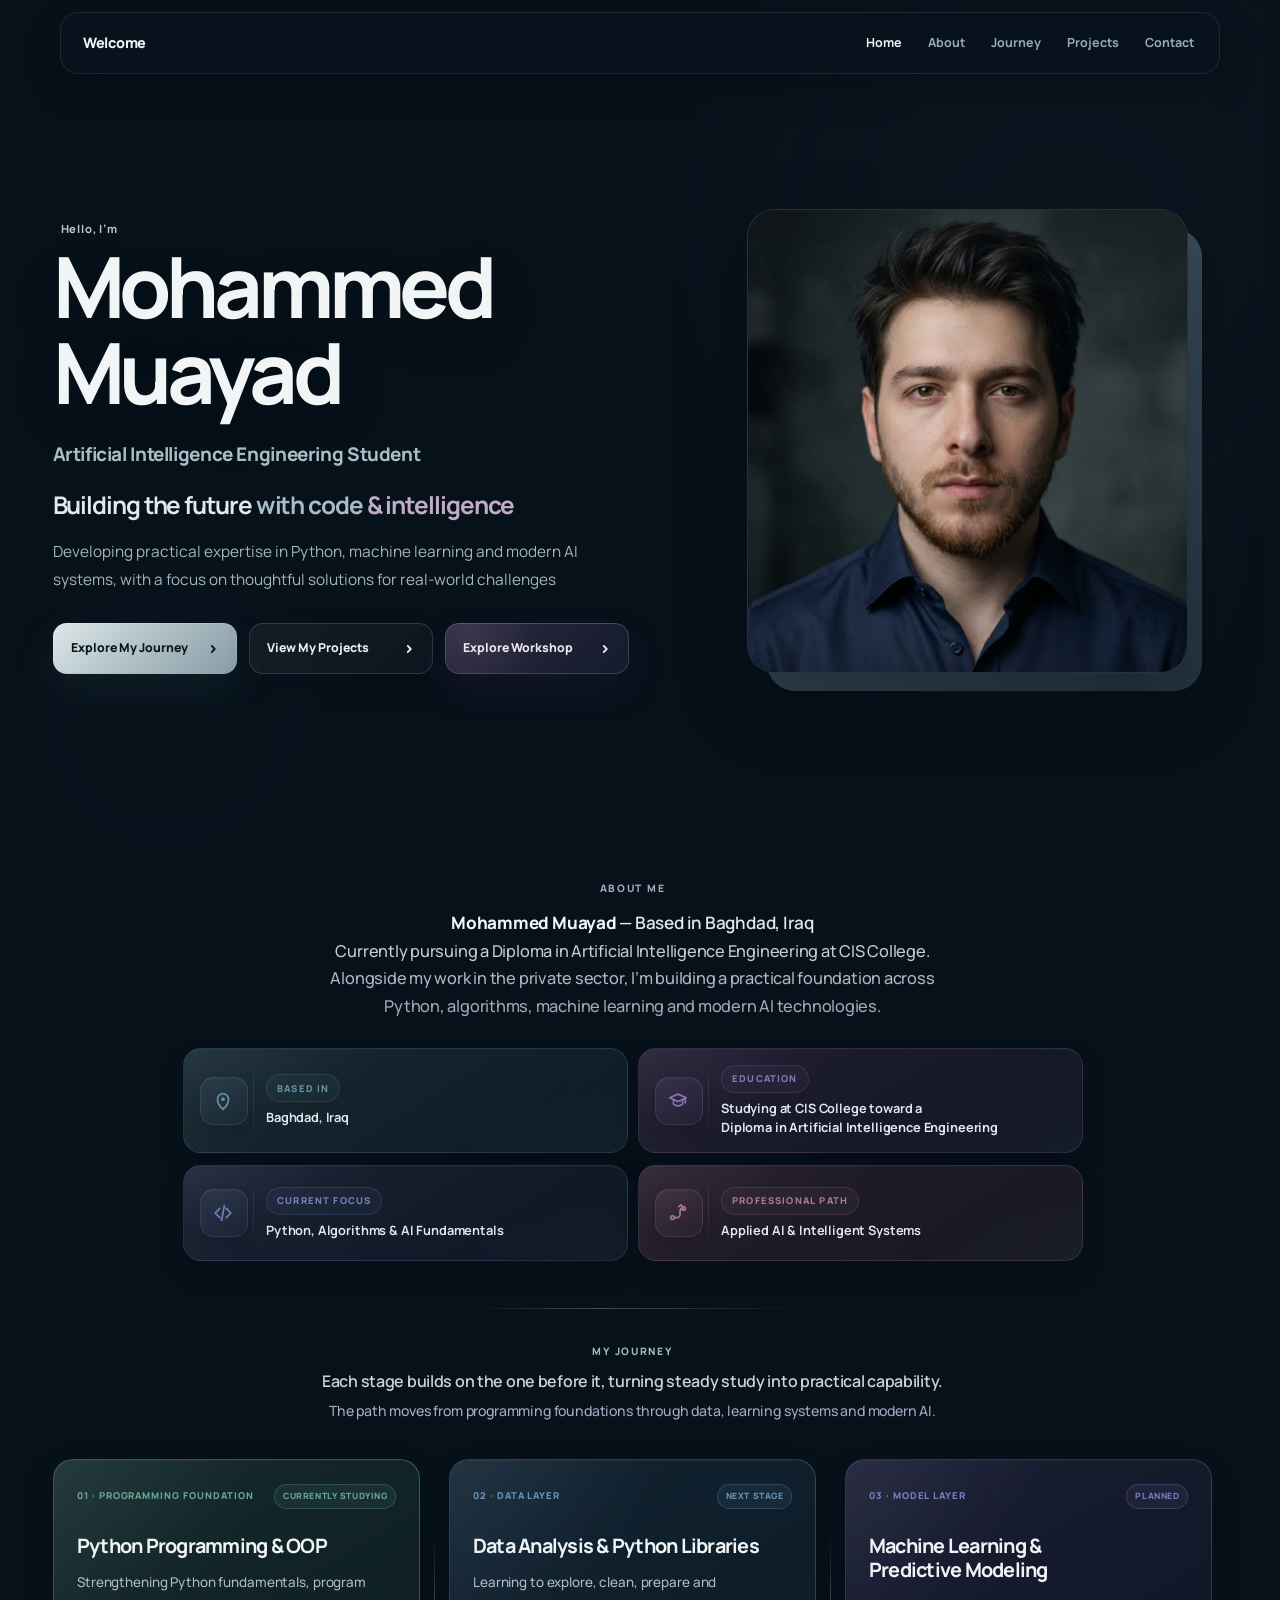
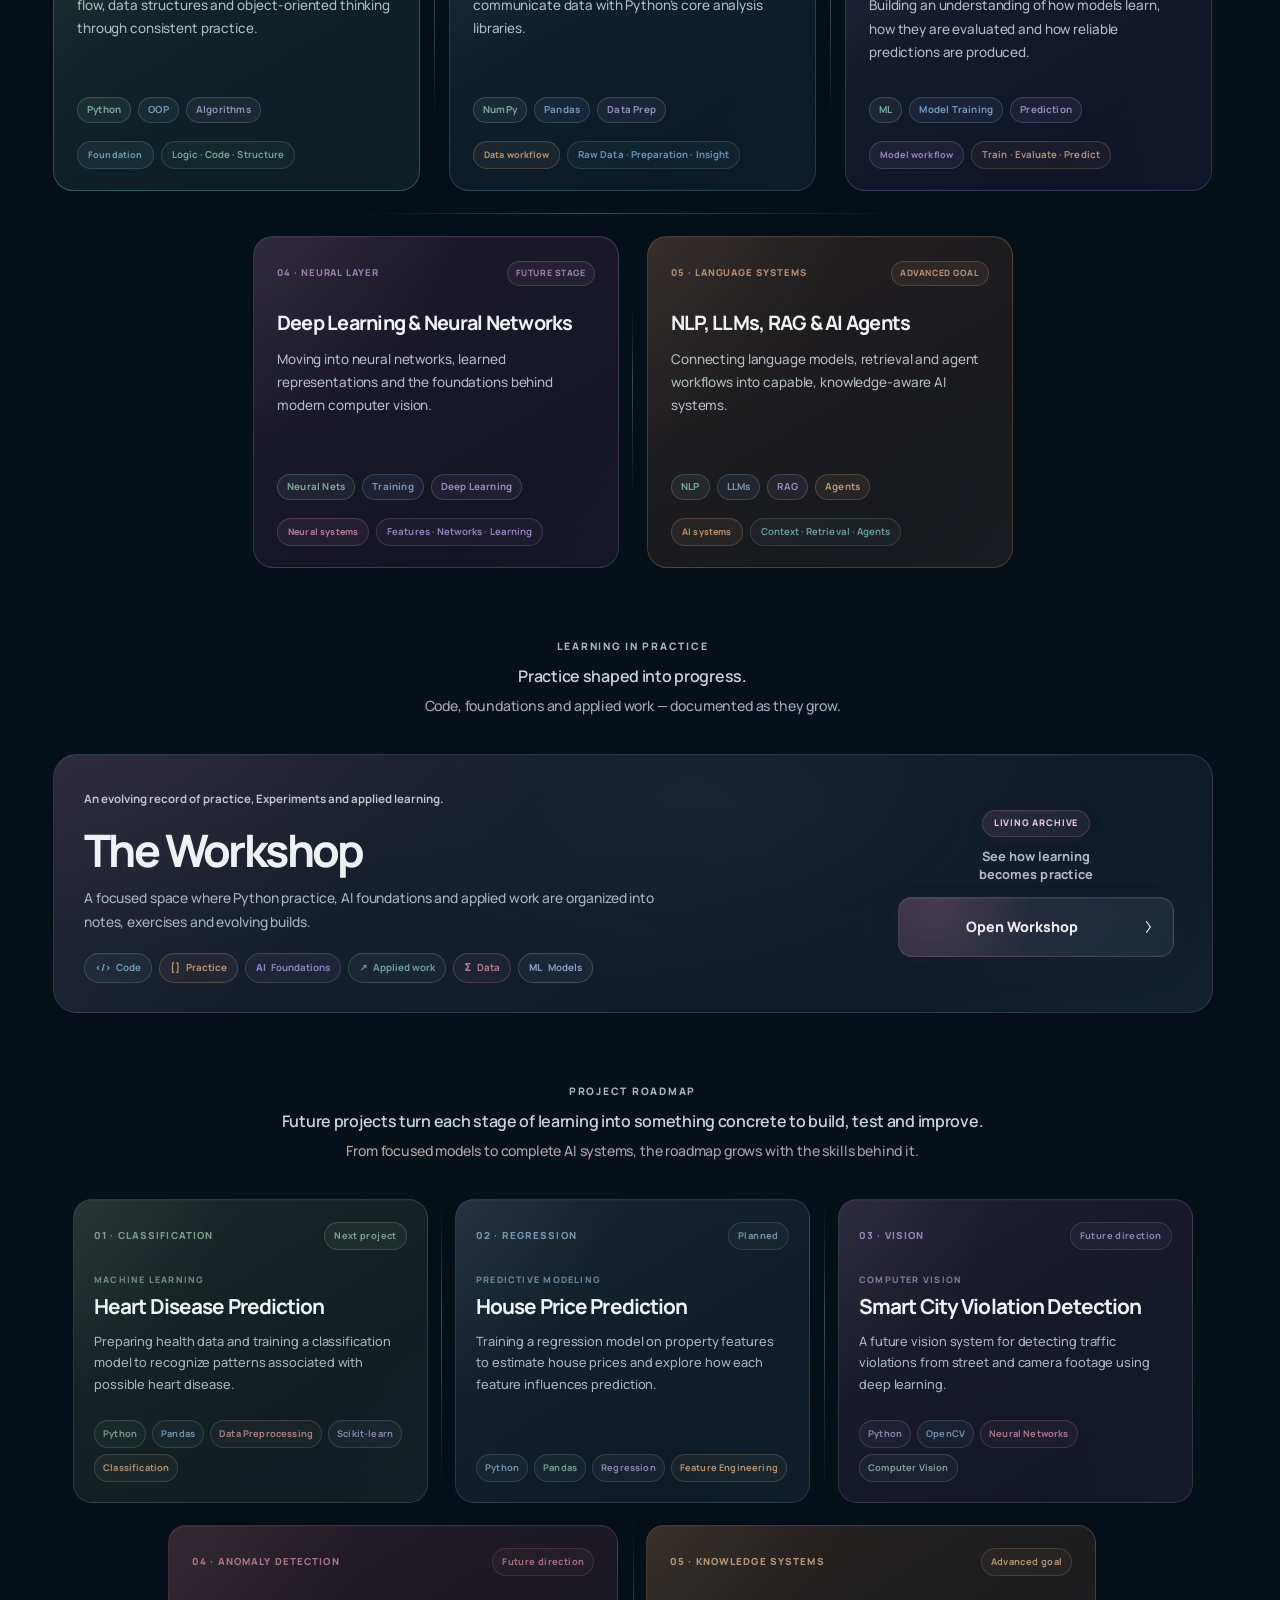
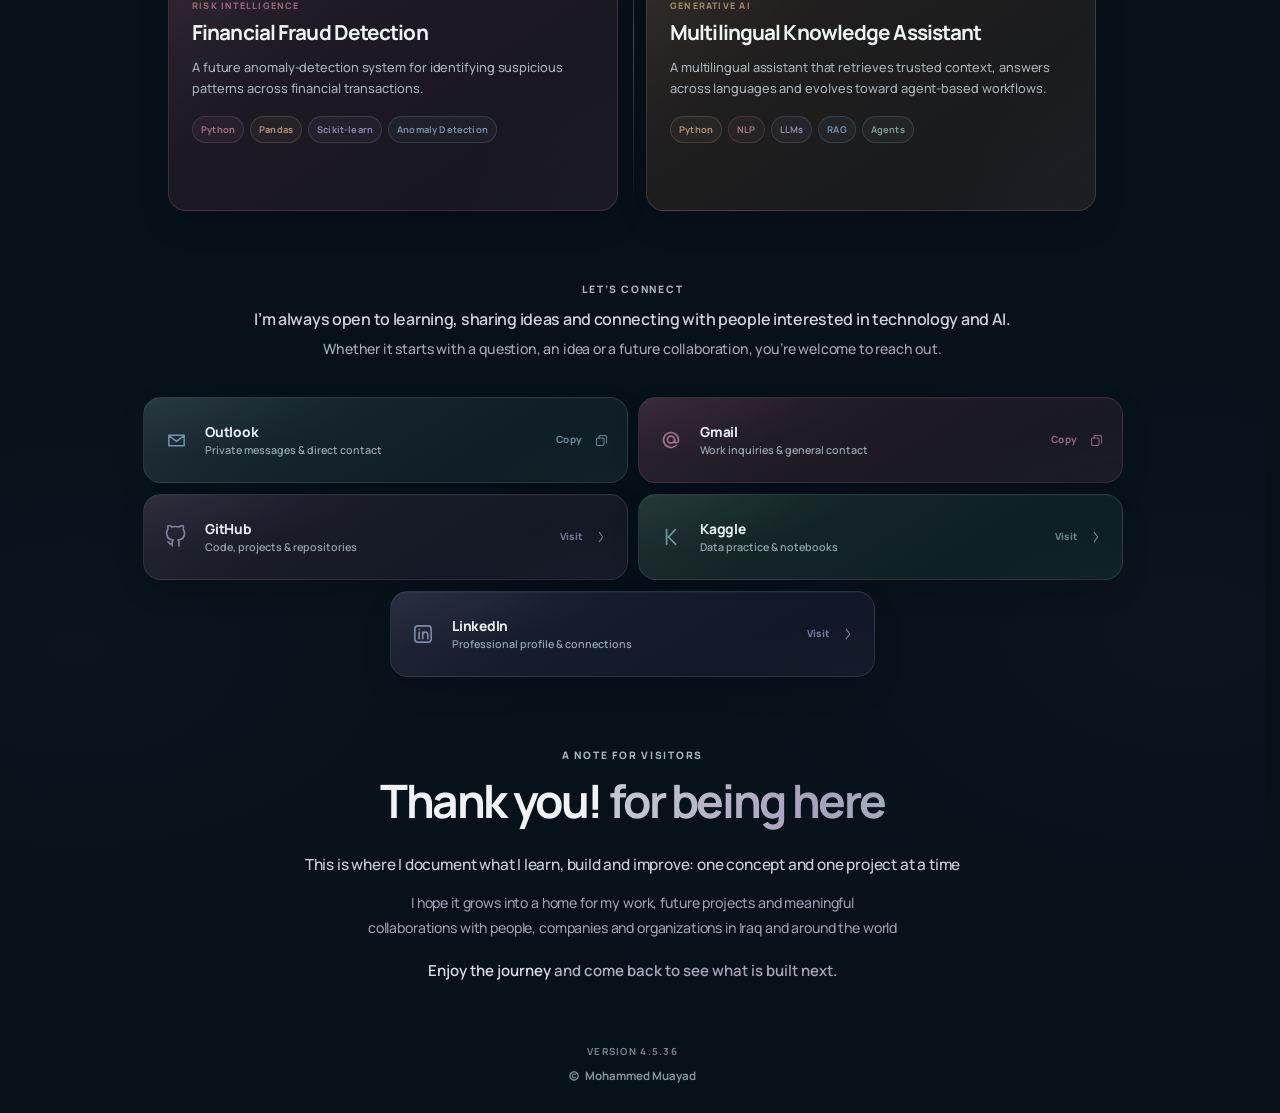
==== index.html @ 9125d3bb "Restore Workshop section spacing rhythm" ====
<!DOCTYPE html>
<html lang="en">
<head>
  <meta charset="utf-8">
  <meta name="viewport" content="width=device-width, initial-scale=1">
  <meta name="description" content="Mohammed Muayad is an AI Engineering student documenting practical work in Python, machine learning, applied AI, and intelligent systems.">
  <meta name="author" content="Mohammed Muayad">
  <meta name="robots" content="index, follow, max-image-preview:large">
  <meta name="theme-color" content="#07111a">
  <link rel="canonical" href="https://thismieo.github.io/">
  <meta property="og:type" content="website">
  <meta property="og:site_name" content="Mohammed Muayad">
  <meta property="og:title" content="Mohammed Muayad | AI Engineering & Applied AI">
  <meta property="og:description" content="Building the future with code &amp; intelligence. Follow a real journey through applied AI, automation, and intelligent systems.">
  <meta property="og:url" content="https://thismieo.github.io/">
  <meta property="og:image" content="https://thismieo.github.io/assets/mohammed-portrait.webp">
  <meta property="og:image:secure_url" content="https://thismieo.github.io/assets/mohammed-portrait.webp">
  <meta property="og:image:type" content="image/webp">
  <meta property="og:image:width" content="1024">
  <meta property="og:image:height" content="1024">
  <meta property="og:image:alt" content="Mohammed Muayad — Building the future with code and intelligence">
  <meta name="twitter:card" content="summary_large_image">
  <meta name="twitter:title" content="Mohammed Muayad | AI Engineering &amp; Applied AI">
  <meta name="twitter:description" content="Building the future with code &amp; intelligence.">
  <meta name="twitter:image" content="https://thismieo.github.io/assets/mohammed-portrait.webp">
  <meta name="twitter:image:alt" content="Mohammed Muayad — AI Engineering Student portfolio">
  <link rel="icon" type="image/svg+xml" href="assets/favicon.svg">
  <link rel="alternate icon" href="assets/favicon.ico" sizes="any">
  <link rel="icon" type="image/png" sizes="32x32" href="assets/favicon-32.png">
  <link rel="apple-touch-icon" sizes="180x180" href="assets/apple-touch-icon.png">
  <link rel="manifest" href="site.webmanifest">
  <link rel="preload" href="assets/manrope-latin-variable.woff2" as="font" type="font/woff2" crossorigin>
  <title>Mohammed Muayad | AI Engineering &amp; Applied AI</title>
  <link rel="stylesheet" href="styles.css?v=4.5.36">
  <link rel="stylesheet" href="contact-linkedin.css?v=4.5.8">
  <link rel="stylesheet" href="workshop-integrated.css?v=6.0.14">
  <link rel="stylesheet" href="visual-system.css?v=1.5.7">
  <script src="script.js?v=4.4.2" defer></script>
  <script src="workshop-integrated.js?v=6.0.3" defer></script>
  <script type="application/ld+json">
  {
    "@context": "https://schema.org",
    "@type": "Person",
    "name": "Mohammed Muayad",
    "url": "https://thismieo.github.io/",
    "image": "https://thismieo.github.io/assets/mohammed-portrait.webp",
    "jobTitle": "AI Engineering Student",
    "description": "AI Engineering student learning and applying artificial intelligence, automation, Python, and machine learning.",
    "sameAs": ["https://github.com/thismieo", "https://www.linkedin.com/in/mohammedmuayad/"],
    "knowsAbout": ["Artificial Intelligence", "Prompt Engineering", "AI Automation", "Python", "Machine Learning"]
  }
  </script>
</head>
<body class="level-two level-three level-four level-five-night">
  <a class="skip-link" href="#main-content">Skip to content</a>
  <div class="workshop-transition" data-workshop-transition aria-hidden="true"></div>

  <header class="site-header" data-header>
    <div class="header-inner shell">
      <a class="wordmark" href="#home" aria-label="Welcome — Home">Welcome</a>
      <nav class="site-nav" id="site-nav" aria-label="Primary navigation" data-nav>
        <a href="#home">Home</a>
        <a href="#about">About</a>
        <a href="#journey">Journey</a>
        <a href="#projects">Projects</a>
        <a href="#contact">Contact</a>
      </nav>
    </div>
  </header>

  <button class="section-stepper" type="button" data-previous-section aria-label="Previous section" title="Previous section" disabled>
    <svg viewBox="0 0 20 14" aria-hidden="true"><path d="m3 10 7-6 7 6"/></svg>
  </button>

  <div class="portfolio-panel">
  <main id="main-content" tabindex="-1" aria-label="Portfolio">
    <section class="hero shell" id="home" aria-labelledby="hero-title">
      <div class="hero-copy">
        <p class="eyebrow">Hello, I’m</p>
        <h1 id="hero-title">Mohammed<br>Muayad</h1>
        <p class="hero-role">Artificial Intelligence Engineering Student</p>
        <p class="hero-tagline"><span class="hero-tagline-future">Building the future</span> <span class="hero-tagline-code">with code</span> <span class="hero-tagline-intelligence">&amp; intelligence</span></p>
        <p class="hero-intro"><span>Developing practical expertise in Python, machine learning</span> <span>and modern AI systems, with a focus on thoughtful solutions</span> <span>for real-world challenges</span></p>
        <div class="hero-actions">
          <a class="hero-cta hero-cta-primary" href="#journey" data-hero-cta><span class="hero-cta-label">Explore My Journey</span><svg class="hero-cta-icon" viewBox="0 0 20 20" aria-hidden="true" focusable="false"><path d="M6.75 4.5 12.25 10l-5.5 5.5" vector-effect="non-scaling-stroke"/></svg></a>
          <a class="hero-cta hero-cta-secondary" href="#projects" data-hero-cta><span class="hero-cta-label">View My Projects</span><svg class="hero-cta-icon" viewBox="0 0 20 20" aria-hidden="true" focusable="false"><path d="M6.75 4.5 12.25 10l-5.5 5.5" vector-effect="non-scaling-stroke"/></svg></a>
          <a class="hero-cta hero-cta-workshop" href="#workshop-gateway" data-hero-cta><span class="hero-cta-label">Explore Workshop</span><svg class="hero-cta-icon" viewBox="0 0 20 20" aria-hidden="true" focusable="false"><path d="M6.75 4.5 12.25 10l-5.5 5.5" vector-effect="non-scaling-stroke"/></svg></a>
        </div>
      </div>
      <div class="portrait-stage"><div class="portrait-backdrop" aria-hidden="true"></div><figure class="portrait-frame"><img src="assets/mohammed-portrait.webp" alt="Portrait of Mohammed Muayad" width="1024" height="1024" fetchpriority="high"></figure></div>
    </section>

    <section class="about section" id="about" aria-label="About me">
      <div class="shell about-grid">
        <div class="section-heading"><p class="eyebrow">About me</p></div>
        <div class="about-content">
          <p class="about-summary"><span class="about-summary-line"><strong>Mohammed Muayad</strong> — Based in Baghdad, Iraq</span> <span class="about-summary-line">Currently pursuing a Diploma in Artificial Intelligence Engineering at CIS College.</span> <span class="about-summary-line">Alongside my work in the private sector, <span class="about-keep-together">I’m building</span> a practical foundation across</span> <span class="about-summary-line">Python, algorithms, machine learning and modern AI technologies.</span></p>
          <dl class="facts" aria-label="Profile details"><div><dt>Based in</dt><dd>Baghdad, Iraq</dd></div><div><dt>Education</dt><dd class="about-education-value"><span>Studying at CIS College toward a</span><span><strong>Diploma in Artificial Intelligence Engineering</strong></span></dd></div><div><dt>Current focus</dt><dd>Python, Algorithms &amp; AI Fundamentals</dd></div><div><dt>Professional path</dt><dd>Applied AI &amp; Intelligent Systems</dd></div></dl>
        </div>
      </div>
    </section>

    <section class="journey section shell" id="journey" aria-label="My journey">
      <div class="section-heading section-heading-row section-heading-copy"><div><p class="eyebrow">My journey</p></div><p class="section-intro section-intro-journey"><span class="section-intro-primary">Each stage builds on the one before it, turning steady study into practical capability.</span><span class="section-intro-secondary">The path moves from programming foundations through data, learning systems and modern AI.</span></p></div>
      <div class="timeline" role="list" aria-label="Learning stages">
        <div class="journey-row journey-row-primary">
          <article class="timeline-item journey-stage-01 is-current-stage" role="listitem">
            <div class="timeline-card-head"><span class="timeline-index">01 · Programming foundation</span><span class="timeline-state">Currently studying</span></div>
            <h3>Python Programming &amp; OOP</h3>
            <p class="timeline-copy">Strengthening Python fundamentals, program flow, data structures and object-oriented thinking through consistent practice.</p>
            <ul class="timeline-tags" aria-label="Python Programming and OOP topics"><li>Python</li><li>OOP</li><li>Algorithms</li></ul>
            <div class="timeline-foot"><span>Foundation</span><strong>Logic · Code · Structure</strong></div>
          </article>
          <span class="journey-card-separator" aria-hidden="true"></span>
          <article class="timeline-item journey-stage-02" role="listitem">
            <div class="timeline-card-head"><span class="timeline-index">02 · Data layer</span><span class="timeline-state">Next stage</span></div>
            <h3>Data Analysis &amp; Python Libraries</h3>
            <p class="timeline-copy">Learning to explore, clean, prepare and communicate data with Python’s core analysis libraries.</p>
            <ul class="timeline-tags" aria-label="Data Analysis and Python Libraries topics"><li>NumPy</li><li>Pandas</li><li>Data Prep</li></ul>
            <div class="timeline-foot"><span>Data workflow</span><strong>Raw Data · Preparation · Insight</strong></div>
          </article>
          <span class="journey-card-separator" aria-hidden="true"></span>
          <article class="timeline-item journey-stage-03" role="listitem">
            <div class="timeline-card-head"><span class="timeline-index">03 · Model layer</span><span class="timeline-state">Planned</span></div>
            <h3>Machine Learning &amp; Predictive Modeling</h3>
            <p class="timeline-copy">Building an understanding of how models learn, how they are evaluated and how reliable predictions are produced.</p>
            <ul class="timeline-tags" aria-label="Machine Learning and Predictive Modeling topics"><li>ML</li><li>Model Training</li><li>Prediction</li></ul>
            <div class="timeline-foot"><span>Model workflow</span><strong>Train · Evaluate · Predict</strong></div>
          </article>
        </div>
        <div class="journey-row-divider" aria-hidden="true"><span></span></div>
        <div class="journey-row journey-row-secondary">
          <article class="timeline-item journey-stage-04" role="listitem">
            <div class="timeline-card-head"><span class="timeline-index">04 · Neural layer</span><span class="timeline-state">Future stage</span></div>
            <h3>Deep Learning &amp; Neural Networks</h3>
            <p class="timeline-copy">Moving into neural networks, learned representations and the foundations behind modern computer vision.</p>
            <ul class="timeline-tags" aria-label="Deep Learning and Neural Networks topics"><li>Neural Nets</li><li>Training</li><li>Deep Learning</li></ul>
            <div class="timeline-foot"><span>Neural systems</span><strong>Features · Networks · Learning</strong></div>
          </article>
          <span class="journey-card-separator" aria-hidden="true"></span>
          <article class="timeline-item journey-stage-05" role="listitem">
            <div class="timeline-card-head"><span class="timeline-index">05 · Language systems</span><span class="timeline-state">Advanced goal</span></div>
            <h3>NLP, LLMs, RAG &amp; AI Agents</h3>
            <p class="timeline-copy">Connecting language models, retrieval and agent workflows into capable, knowledge-aware AI systems.</p>
            <ul class="timeline-tags" aria-label="NLP, LLMs, RAG and AI Agents topics"><li>NLP</li><li>LLMs</li><li>RAG</li><li>Agents</li></ul>
            <div class="timeline-foot"><span>AI systems</span><strong>Context · Retrieval · Agents</strong></div>
          </article>
        </div>
      </div>
      <div class="workshop-entry-intro section-heading-copy">
        <p class="eyebrow">Learning in practice</p>
        <p class="section-intro section-intro-workshop"><span class="section-intro-primary">Practice shaped into progress.</span><span class="section-intro-secondary">Code, foundations and applied work — documented as they grow.</span></p>
      </div>
      <div class="workshop-entry" id="workshop-gateway" data-workshop-card>
        <div class="workshop-entry-main">
          <div class="workshop-entry-topline"><span class="workshop-entry-card-note"><span>An evolving record of practice</span><span>Experiments and applied learning.</span></span></div>
          <span class="workshop-entry-title">The Workshop</span>
          <span class="workshop-entry-copy">A focused space where Python practice, AI foundations and applied work are organized into notes, exercises and evolving builds.</span>
          <div class="workshop-entry-signals" aria-label="Workshop focus">
            <span class="workshop-entry-signal workshop-entry-signal-code"><span class="workshop-entry-signal-symbol" aria-hidden="true">&lt;/&gt;</span><span>Code</span></span>
            <span class="workshop-entry-signal workshop-entry-signal-practice"><span class="workshop-entry-signal-symbol" aria-hidden="true">{ }</span><span>Practice</span></span>
            <span class="workshop-entry-signal workshop-entry-signal-ai"><span class="workshop-entry-signal-symbol" aria-hidden="true">AI</span><span>Foundations</span></span>
            <span class="workshop-entry-signal workshop-entry-signal-build"><span class="workshop-entry-signal-symbol" aria-hidden="true">↗</span><span>Applied work</span></span>
            <span class="workshop-entry-signal workshop-entry-signal-data"><span class="workshop-entry-signal-symbol" aria-hidden="true">Σ</span><span>Data</span></span>
            <span class="workshop-entry-signal workshop-entry-signal-models"><span class="workshop-entry-signal-symbol" aria-hidden="true">ML</span><span>Models</span></span>
          </div>
        </div>
        <div class="workshop-entry-cta"><span class="workshop-entry-badge">Living archive</span><span class="workshop-entry-cta-note">See how learning becomes practice</span><button class="workshop-entry-action" type="button" data-open-workshop aria-label="Open The Workshop"><span class="workshop-entry-action-label">Open Workshop</span><svg class="workshop-control-chevron" viewBox="0 0 12 20" aria-hidden="true"><path d="m3.5 3 5 7-5 7"/></svg></button></div>
      </div>
    </section>

    <section class="projects section" id="projects" aria-label="Project roadmap">
      <div class="shell"><div class="section-heading section-heading-row section-heading-copy"><div><p class="eyebrow">Project roadmap</p></div><p class="section-intro section-intro-projects"><span class="section-intro-primary">Future projects turn each stage of learning into something concrete to build, test and improve.</span><span class="section-intro-secondary">From focused models to complete AI systems, the roadmap grows with the skills behind it.</span></p></div>
        <div class="project-grid">
          <article class="project-card project-card-compact"><div class="project-meta"><span class="project-index">01 · Classification</span><span class="status status-next">Next project</span></div><p class="project-field">Machine learning</p><h3>Heart Disease Prediction</h3><p>Preparing health data and training a classification model to recognize patterns associated with possible heart disease.</p><ul class="tags"><li>Python</li><li>Pandas</li><li>Data Preprocessing</li><li>Scikit-learn</li><li>Classification</li></ul></article><span class="project-mobile-separator" aria-hidden="true"><span></span></span>
          <article class="project-card project-card-compact"><div class="project-meta"><span class="project-index">02 · Regression</span><span class="status">Planned</span></div><p class="project-field">Predictive modeling</p><h3>House Price Prediction</h3><p>Training a regression model on property features to estimate house prices and explore how each feature influences prediction.</p><ul class="tags"><li>Python</li><li>Pandas</li><li>Regression</li><li>Feature Engineering</li></ul></article><span class="project-mobile-separator" aria-hidden="true"><span></span></span>
          <article class="project-card project-card-compact"><div class="project-meta"><span class="project-index">03 · Vision</span><span class="status">Future direction</span></div><p class="project-field">Computer vision</p><h3>Smart City Violation Detection</h3><p>A future vision system for detecting traffic violations from street and camera footage using deep learning.</p><ul class="tags"><li>Python</li><li>OpenCV</li><li>Neural Networks</li><li>Computer Vision</li></ul></article><span class="project-mobile-separator" aria-hidden="true"><span></span></span>
          <article class="project-card project-card-medium"><div class="project-meta"><span class="project-index">04 · Anomaly detection</span><span class="status">Future direction</span></div><p class="project-field">Risk intelligence</p><h3>Financial Fraud Detection</h3><p>A future anomaly-detection system for identifying suspicious patterns across financial transactions.</p><ul class="tags"><li>Python</li><li>Pandas</li><li>Scikit-learn</li><li>Anomaly Detection</li></ul></article><span class="project-mobile-separator" aria-hidden="true"><span></span></span>
          <article class="project-card project-card-medium"><div class="project-meta"><span class="project-index">05 · Knowledge systems</span><span class="status">Advanced goal</span></div><p class="project-field">Generative AI</p><h3>Multilingual Knowledge Assistant</h3><p>A multilingual assistant that retrieves trusted context, answers across languages and evolves toward agent-based workflows.</p><ul class="tags"><li>Python</li><li>NLP</li><li>LLMs</li><li>RAG</li><li>Agents</li></ul></article>
          <span class="project-separator project-separator-top-one" aria-hidden="true"></span><span class="project-separator project-separator-top-two" aria-hidden="true"></span><span class="project-separator project-separator-bottom" aria-hidden="true"></span>
        </div>
      </div>
    </section>

    <section class="contact section shell" id="contact" aria-label="Let’s connect">
      <div class="contact-copy section-heading-copy"><p class="eyebrow">Let’s connect</p><p class="section-intro section-intro-contact"><span class="section-intro-primary">I’m always open to learning, sharing ideas and connecting with people interested in technology and AI.</span><span class="section-intro-secondary">Whether it starts with a question, an idea or a future collaboration, you’re welcome to reach out.</span></p></div>
      <div class="contact-links">
        <div class="contact-card contact-card-private contact-card-email"><div class="contact-card-main"><span class="contact-icon" aria-hidden="true"><svg viewBox="0 0 24 24" fill="none"><path d="M4 6.5h16v11H4zM4.8 7.4 12 13l7.2-5.6"/></svg></span><span class="contact-card-copy"><span class="contact-platform">Outlook</span><span class="contact-card-purpose">Private messages &amp; direct contact</span></span></div><button class="contact-card-action contact-copy-button" type="button" data-copy-email="thismieo@outlook.com" data-copy-label="Copy private Outlook address" aria-label="Copy private Outlook address"><span class="contact-action-label">Copy</span><span class="contact-action-icon" aria-hidden="true"><svg class="copy-icon" viewBox="0 0 24 24"><rect x="4" y="8" width="12" height="12" rx="2"/><path d="M8 8V6a2 2 0 0 1 2-2h8a2 2 0 0 1 2 2v10"/></svg><svg class="copy-check" viewBox="0 0 24 24"><path d="m5 12.5 4.2 4.2L19 7"/></svg></span></button></div>
        <div class="contact-card contact-card-general contact-card-email"><div class="contact-card-main"><span class="contact-icon" aria-hidden="true"><svg viewBox="0 0 24 24" fill="none"><path d="M15.6 15.2V9h-3.4a3.4 3.4 0 1 0 3.4 3.4v1.1a2.3 2.3 0 0 0 4.6 0V12a8.2 8.2 0 1 0-2.4 5.8"/></svg></span><span class="contact-card-copy"><span class="contact-platform">Gmail</span><span class="contact-card-purpose">Work inquiries &amp; general contact</span></span></div><button class="contact-card-action contact-copy-button" type="button" data-copy-email="thismieo@gmail.com" data-copy-label="Copy work and general Gmail address" aria-label="Copy work and general Gmail address"><span class="contact-action-label">Copy</span><span class="contact-action-icon" aria-hidden="true"><svg class="copy-icon" viewBox="0 0 24 24"><rect x="4" y="8" width="12" height="12" rx="2"/><path d="M8 8V6a2 2 0 0 1 2-2h8a2 2 0 0 1 2 2v10"/></svg><svg class="copy-check" viewBox="0 0 24 24"><path d="m5 12.5 4.2 4.2L19 7"/></svg></span></button></div>
        <div class="contact-card contact-card-github"><div class="contact-card-main"><span class="contact-icon" aria-hidden="true"><svg viewBox="0 0 24 24" fill="none"><path d="M8.5 19.2c-3 .9-3-1.5-4.2-1.9M12.8 21v-3.5c0-1 .1-1.4-.5-2 2.6-.3 5.4-1.3 5.4-5.8 0-1.3-.5-2.4-1.2-3.2.1-.3.5-1.5-.1-3.1 0 0-1-.3-3.3 1.2a11.5 11.5 0 0 0-6 0C4.8 3 3.8 3.4 3.8 3.4c-.6 1.6-.2 2.8-.1 3.1A4.6 4.6 0 0 0 2.5 9.7c0 4.5 2.8 5.5 5.4 5.8-.5.5-.6 1.1-.6 2V21"/></svg></span><span class="contact-card-copy"><span class="contact-platform">GitHub</span><span class="contact-card-purpose">Code, projects &amp; repositories</span></span></div><a class="contact-card-action contact-link-action" href="https://github.com/thismieo" target="_blank" rel="noopener noreferrer" aria-label="Open Mohammed's GitHub profile in a new tab"><span class="contact-action-label">Visit</span><span class="contact-action-icon" aria-hidden="true"><svg class="contact-chevron" viewBox="0 0 12 20"><path d="m3.5 3 5 7-5 7"/></svg></span></a></div>
        <div class="contact-card contact-card-kaggle"><div class="contact-card-main"><span class="contact-icon" aria-hidden="true"><svg viewBox="0 0 24 24" fill="none"><path d="M8 4v16M8 13l7-9M8 13l8 7"/></svg></span><span class="contact-card-copy"><span class="contact-platform">Kaggle</span><span class="contact-card-purpose">Data practice &amp; notebooks</span></span></div><a class="contact-card-action contact-link-action" href="https://kaggle.com/thismieo" target="_blank" rel="noopener noreferrer" aria-label="Open Mohammed's Kaggle profile in a new tab"><span class="contact-action-label">Visit</span><span class="contact-action-icon" aria-hidden="true"><svg class="contact-chevron" viewBox="0 0 12 20"><path d="m3.5 3 5 7-5 7"/></svg></span></a></div>
        <div class="contact-card contact-card-linkedin"><div class="contact-card-main"><span class="contact-icon" aria-hidden="true"><svg viewBox="0 0 24 24" fill="none"><rect x="3.5" y="3.5" width="17" height="17" rx="3.2"/><path d="M8 10v7M8 7.25v.1M11.5 17v-7M11.5 13.1c0-1.85 1.05-3.15 2.85-3.15 1.8 0 2.65 1.2 2.65 3.3V17"/></svg></span><span class="contact-card-copy"><span class="contact-platform">LinkedIn</span><span class="contact-card-purpose">Professional profile &amp; connections</span></span></div><a class="contact-card-action contact-link-action" href="https://www.linkedin.com/in/mohammedmuayad/" target="_blank" rel="noopener noreferrer" aria-label="Open Mohammed's LinkedIn profile in a new tab"><span class="contact-action-label">Visit</span><span class="contact-action-icon" aria-hidden="true"><svg class="contact-chevron" viewBox="0 0 12 20"><path d="m3.5 3 5 7-5 7"/></svg></span></a></div>
      </div>
    </section>

    <section class="closing-note section shell" id="closing" aria-labelledby="closing-title"><div class="closing-note-copy"><p class="eyebrow">A note for visitors</p><h2 id="closing-title"><span>Thank you!</span><span>for being here</span></h2><div class="closing-message"><p class="closing-message-primary">This is where I document what I learn, build and improve: one concept and one project at a time</p><p class="closing-message-secondary">I hope it grows into a home for my work, future projects and meaningful collaborations with people, companies and organizations in Iraq and around the world</p><p class="closing-signoff"><span>Enjoy the journey</span> <span>and come back to see what is built next.</span></p></div></div></section>
  </main>
  <footer class="site-footer"><div class="shell footer-inner"><p class="footer-version">Version 4.5.36</p><p class="footer-copyright"><span aria-hidden="true">©</span> Mohammed Muayad</p></div></footer>
  </div>
  <div class="copy-toast" data-copy-toast role="status" aria-live="polite" aria-atomic="true"></div>

  <main aria-labelledby="workshop-title" class="workshop-view" data-workshop-view hidden>
    <header class="workshop-header shell"><button aria-label="Back to journey" class="workshop-back" data-close-workshop type="button"><svg aria-hidden="true" class="workshop-control-chevron workshop-control-chevron-back" viewBox="0 0 12 20"><path d="m8.5 3-5 7 5 7"></path></svg><span>Back to Journey</span></button><p>The Workshop</p></header>
    <div class="workshop-main shell">
      <div class="workshop-hero workshop-masthead">
        <div class="workshop-masthead-meta"><p class="workshop-masthead-updated">Updated · Aug 2026</p></div>
        <h1 class="workshop-masthead-title" id="workshop-title">Learning, built through practice.</h1>
        <p class="workshop-masthead-copy"><span class="workshop-masthead-copy-main">Python practice, AI foundations and applied work</span><span class="workshop-masthead-copy-growth">Documented as they grow.</span></p>
      </div>

      <section aria-labelledby="current-title" class="workshop-block python-development-block" data-practice-root>
        <div class="workshop-block-heading python-section-heading"><p class="eyebrow">Python Development</p><h2 class="python-section-title" id="current-title">Practice in progress</h2><p class="python-section-copy"><span class="workshop-heading-copy-primary">Progress made visible through code.</span><span class="workshop-heading-copy-secondary">Current Python study, exercises and evolving programs — documented as each concept becomes practical skill.</span></p></div>
        <article class="current-track-card" data-python-programming-card><div><span class="workshop-state current">Studying now</span><h3>Python Programming</h3><p>A practical path through Python fundamentals, focused on steady progress, hands-on practice and building clear programming solutions</p></div><ul class="current-track-topics"><li>Syntax &amp; indentation</li><li>Variables &amp; data types</li><li>Lists, tuples, sets &amp; dictionaries</li><li>Operators &amp; user input</li></ul></article>
        <div aria-label="Python practice collections" class="practice-milestones" data-practice-layout>
          <article class="practice-milestone practice-milestone-featured" data-practice-card="featured"><div class="practice-milestone-top"><span class="practice-milestone-number">01 · Showcase</span><span class="practice-milestone-count">5 programs</span></div><h3 class="practice-milestone-title">Featured Practice</h3><p class="practice-milestone-copy">Refined versions of completed exercises, shaped into fuller programs while staying within the Python concepts currently studied</p><div aria-hidden="true" class="practice-skill-list"><span>Validation</span><span>Loops</span><span>Conditions</span><span>Reports</span><span>Program Flow</span></div><button aria-controls="practice-explorer-featured" aria-expanded="false" aria-label="Explore Featured Practice, 5 programs" class="practice-milestone-action" data-practice-group="featured" type="button"><span data-practice-action-label>Explore programs</span><svg aria-hidden="true" class="practice-action-chevron" viewBox="0 0 12 20"><path d="m3.5 3 5 7-5 7" data-practice-chevron-path></path></svg></button></article>
          <div aria-hidden="true" class="practice-explorer-slot" data-practice-slot="featured"><div class="practice-explorer-slot-inner"><div class="practice-explorer" data-active-group="featured" data-practice-explorer="featured" id="practice-explorer-featured"><aside aria-label="Python exercise selector" class="practice-exercise-nav"><div class="practice-explorer-label"><strong data-practice-group-label>Featured Practice</strong><span data-practice-progress>01 / 05</span></div><div aria-orientation="horizontal" class="practice-exercise-list" data-practice-list role="tablist"></div></aside><article class="practice-detail" data-practice-detail id="practice-detail-panel-featured" role="tabpanel"><div class="practice-detail-kicker"><span class="practice-detail-index" data-practice-detail-index>Program 01</span><span class="practice-detail-badge" data-practice-detail-badge>Featured build</span></div><h3 data-practice-detail-title>Prime Number Analyzer</h3><p class="practice-detail-summary" data-practice-detail-summary></p><div class="practice-concept"><p class="practice-concept-label">What this builds on</p><p data-practice-detail-concept></p></div><ul aria-label="Practiced concepts" class="practice-detail-skills" data-practice-detail-skills></ul><div class="practice-code-viewer"><div class="practice-code-header"><div class="practice-code-meta"><span class="practice-code-language">Python</span><span class="practice-code-title" data-practice-code-title>Prime Number Analyzer</span></div><button aria-label="Copy exercise code" class="practice-copy-button" data-practice-copy type="button"><svg aria-hidden="true" viewBox="0 0 24 24"><rect height="12" rx="2" width="12" x="4" y="8"></rect><path d="M8 8V6a2 2 0 0 1 2-2h8a2 2 0 0 1 2 2v10"></path></svg><span>Copy code</span></button></div><div aria-label="Python code" class="practice-code-scroll" tabindex="0"><pre class="practice-code"><code data-practice-code></code></pre></div></div><p aria-live="polite" class="practice-copy-status" data-practice-copy-status role="status"></p></article></div></div></div>
          <article class="practice-milestone practice-milestone-archive" data-practice-card="archive"><div class="practice-milestone-top"><span class="practice-milestone-number">02 · Archive</span><span class="practice-milestone-count">7 exercises</span></div><h3 class="practice-milestone-title">Learning Archive</h3><p class="practice-milestone-copy">Earlier exercises preserved as evidence of the foundations behind the stronger programs, without letting the simplest work lead the presentation</p><div aria-hidden="true" class="practice-skill-list"><span>Input</span><span>Arithmetic</span><span>if / else</span><span>Conversion</span><span>Logic</span></div><button aria-controls="practice-explorer-archive" aria-expanded="false" aria-label="Open Learning Archive, 7 exercises" class="practice-milestone-action" data-practice-group="archive" type="button"><span data-practice-action-label>Open archive</span><svg aria-hidden="true" class="practice-action-chevron" viewBox="0 0 12 20"><path d="m3.5 3 5 7-5 7" data-practice-chevron-path></path></svg></button></article>
          <div aria-hidden="true" class="practice-explorer-slot" data-practice-slot="archive"><div class="practice-explorer-slot-inner"><div class="practice-explorer" data-active-group="archive" data-practice-explorer="archive" id="practice-explorer-archive"><aside aria-label="Python exercise selector" class="practice-exercise-nav"><div class="practice-explorer-label"><strong data-practice-group-label>Learning Archive</strong><span data-practice-progress>01 / 07</span></div><div aria-orientation="horizontal" class="practice-exercise-list" data-practice-list role="tablist"></div></aside><article class="practice-detail" data-practice-detail id="practice-detail-panel-archive" role="tabpanel"><div class="practice-detail-kicker"><span class="practice-detail-index" data-practice-detail-index>Exercise 01</span><span class="practice-detail-badge" data-practice-detail-badge>Original exercise</span></div><h3 data-practice-detail-title>Even or Odd</h3><p class="practice-detail-summary" data-practice-detail-summary></p><div class="practice-concept"><p class="practice-concept-label">What this builds on</p><p data-practice-detail-concept></p></div><ul aria-label="Practiced concepts" class="practice-detail-skills" data-practice-detail-skills></ul><div class="practice-code-viewer"><div class="practice-code-header"><div class="practice-code-meta"><span class="practice-code-language">Python</span><span class="practice-code-title" data-practice-code-title>Even or Odd</span></div><button aria-label="Copy exercise code" class="practice-copy-button" data-practice-copy type="button"><svg aria-hidden="true" viewBox="0 0 24 24"><rect height="12" rx="2" width="12" x="4" y="8"></rect><path d="M8 8V6a2 2 0 0 1 2-2h8a2 2 0 0 1 2 2v10"></path></svg><span>Copy code</span></button></div><div aria-label="Python code" class="practice-code-scroll" tabindex="0"><pre class="practice-code"><code data-practice-code></code></pre></div></div><p aria-live="polite" class="practice-copy-status" data-practice-copy-status role="status"></p></article></div></div></div>
        </div>
      </section>

      <section aria-labelledby="workshop-title" class="workshop-block knowledge-application-block knowledge-application-merged">
        <div class="workshop-subgroup workshop-subgroup-foundation">
          <div class="workshop-subgroup-heading"><p class="eyebrow workshop-subgroup-label">Foundation</p><p class="workshop-subgroup-copy"><span class="workshop-heading-copy-primary">The ideas behind the systems.</span><span class="workshop-heading-copy-secondary">Core concepts in data, algorithms and AI — organized as the foundation for everything built next.</span></p></div>
          <div class="workshop-grid workshop-grid-foundation">
            <article class="workshop-card knowledge-card workshop-accent-teal"><div class="knowledge-card-head"><span class="knowledge-card-icon" aria-hidden="true"><svg viewBox="0 0 24 24"><circle cx="6" cy="7" r="2"/><circle cx="18" cy="7" r="2"/><circle cx="12" cy="17" r="2"/><path d="M7.7 8.1 10.7 15M16.3 8.1 13.3 15M8 7h8"/></svg></span><span class="knowledge-card-step">Foundation 01</span></div><h3>AI Foundations</h3><p class="knowledge-card-copy">Building a clear mental model of how AI systems learn from examples, represent information and make useful predictions.</p><ul class="knowledge-card-topics" aria-label="AI Foundations concepts"><li><span class="knowledge-topic-icon" aria-hidden="true"><svg viewBox="0 0 20 20"><path d="M5 10h10M11 6l4 4-4 4"/></svg></span><span class="knowledge-topic-text"><strong>Classification</strong><small>Predicting categories from learned patterns</small></span></li><li><span class="knowledge-topic-icon" aria-hidden="true"><svg viewBox="0 0 20 20"><circle cx="6" cy="10" r="2"/><circle cx="14" cy="6" r="2"/><circle cx="14" cy="14" r="2"/><path d="M8 9 12 7M8 11l4 2"/></svg></span><span class="knowledge-topic-text"><strong>Regression</strong><small>Estimating continuous numeric values</small></span></li><li><span class="knowledge-topic-icon" aria-hidden="true"><svg viewBox="0 0 20 20"><path d="m5 10 3 3 7-7"/></svg></span><span class="knowledge-topic-text"><strong>Features &amp; labels</strong><small>Understanding model inputs and targets</small></span></li></ul><div class="knowledge-card-foot"><span>Model thinking</span><strong>Patterns · Learning · Prediction</strong></div></article>
            <span class="knowledge-card-separator knowledge-card-separator-1" aria-hidden="true"></span>
            <article class="workshop-card knowledge-card workshop-accent-steel"><div class="knowledge-card-head"><span class="knowledge-card-icon" aria-hidden="true"><svg viewBox="0 0 24 24"><ellipse cx="12" cy="6" rx="7" ry="3"/><path d="M5 6v6c0 1.7 3.1 3 7 3s7-1.3 7-3V6M5 12v6c0 1.7 3.1 3 7 3s7-1.3 7-3v-6"/></svg></span><span class="knowledge-card-step">Foundation 02</span></div><h3>Data Foundations</h3><p class="knowledge-card-copy">Learning how reliable data is collected, described and prepared before it can support analysis or machine learning.</p><ul class="knowledge-card-topics" aria-label="Data Foundations concepts"><li><span class="knowledge-topic-icon" aria-hidden="true"><svg viewBox="0 0 20 20"><path d="M5 10h10M11 6l4 4-4 4"/></svg></span><span class="knowledge-topic-text"><strong>Data types</strong><small>Structured and unstructured information</small></span></li><li><span class="knowledge-topic-icon" aria-hidden="true"><svg viewBox="0 0 20 20"><circle cx="6" cy="10" r="2"/><circle cx="14" cy="6" r="2"/><circle cx="14" cy="14" r="2"/><path d="M8 9 12 7M8 11l4 2"/></svg></span><span class="knowledge-topic-text"><strong>Data quality</strong><small>Missing values, consistency and accuracy</small></span></li><li><span class="knowledge-topic-icon" aria-hidden="true"><svg viewBox="0 0 20 20"><path d="m5 10 3 3 7-7"/></svg></span><span class="knowledge-topic-text"><strong>Preparation</strong><small>Collection, labeling and cleaning</small></span></li></ul><div class="knowledge-card-foot"><span>Data readiness</span><strong>Collect · Clean · Prepare</strong></div></article>
            <span class="knowledge-card-separator knowledge-card-separator-2" aria-hidden="true"></span>
            <article class="workshop-card knowledge-card workshop-accent-indigo"><div class="knowledge-card-head"><span class="knowledge-card-icon" aria-hidden="true"><svg viewBox="0 0 24 24"><circle cx="12" cy="5" r="2.4"/><circle cx="6" cy="17" r="2.4"/><circle cx="18" cy="17" r="2.4"/><path d="M12 7.4v3.2M12 10.6 7.5 14.8M12 10.6l4.5 4.2"/></svg></span><span class="knowledge-card-step">Foundation 03</span></div><h3>Algorithms</h3><p class="knowledge-card-copy">Breaking problems into ordered steps so the logic is understandable before it becomes working code.</p><ul class="knowledge-card-topics" aria-label="Algorithms concepts"><li><span class="knowledge-topic-icon" aria-hidden="true"><svg viewBox="0 0 20 20"><path d="M5 10h10M11 6l4 4-4 4"/></svg></span><span class="knowledge-topic-text"><strong>Inputs &amp; outputs</strong><small>Defining what enters and leaves a process</small></span></li><li><span class="knowledge-topic-icon" aria-hidden="true"><svg viewBox="0 0 20 20"><circle cx="6" cy="10" r="2"/><circle cx="14" cy="6" r="2"/><circle cx="14" cy="14" r="2"/><path d="M8 9 12 7M8 11l4 2"/></svg></span><span class="knowledge-topic-text"><strong>Pseudocode &amp; flow</strong><small>Planning clear solution steps</small></span></li><li><span class="knowledge-topic-icon" aria-hidden="true"><svg viewBox="0 0 20 20"><path d="m5 10 3 3 7-7"/></svg></span><span class="knowledge-topic-text"><strong>Efficiency</strong><small>An introduction to thinking about Big O</small></span></li></ul><div class="knowledge-card-foot"><span>Logic design</span><strong>Input · Steps · Output</strong></div></article>
            <span class="knowledge-card-separator knowledge-card-separator-3" aria-hidden="true"></span>
            <article class="workshop-card knowledge-card workshop-accent-bronze"><div class="knowledge-card-head"><span class="knowledge-card-icon" aria-hidden="true"><svg viewBox="0 0 24 24"><path d="M4.5 6.2h10.2a3.3 3.3 0 0 1 3.3 3.3v3.1a3.3 3.3 0 0 1-3.3 3.3h-4.2L6.3 19v-3.1H4.5a3 3 0 0 1-3-3V9.2a3 3 0 0 1 3-3Z"/><circle cx="7.2" cy="11" r=".75"/><circle cx="10.5" cy="11" r=".75"/><circle cx="13.8" cy="11" r=".75"/><path d="m18.2 4 .65 1.45L20.3 6.1l-1.45.65-.65 1.45-.65-1.45-1.45-.65 1.45-.65L18.2 4Z"/></svg></span><span class="knowledge-card-step">Foundation 04</span></div><h3>LLMs &amp; Chatbots</h3><p class="knowledge-card-copy">Studying how modern language systems process prompts, use context and where their reliability limits matter.</p><ul class="knowledge-card-topics" aria-label="LLMs and Chatbots concepts"><li><span class="knowledge-topic-icon" aria-hidden="true"><svg viewBox="0 0 20 20"><path d="M5 10h10M11 6l4 4-4 4"/></svg></span><span class="knowledge-topic-text"><strong>Tokens &amp; context</strong><small>How prompts fit inside context windows</small></span></li><li><span class="knowledge-topic-icon" aria-hidden="true"><svg viewBox="0 0 20 20"><circle cx="6" cy="10" r="2"/><circle cx="14" cy="6" r="2"/><circle cx="14" cy="14" r="2"/><path d="M8 9 12 7M8 11l4 2"/></svg></span><span class="knowledge-topic-text"><strong>Memory limits</strong><small>Temporary context and conversation state</small></span></li><li><span class="knowledge-topic-icon" aria-hidden="true"><svg viewBox="0 0 20 20"><path d="m5 10 3 3 7-7"/></svg></span><span class="knowledge-topic-text"><strong>Reliability</strong><small>Hallucinations, bias, limits and tools</small></span></li></ul><div class="knowledge-card-foot"><span>Language systems</span><strong>Tokens · Context · Response</strong></div></article>
          </div>
        </div>
        <div class="workshop-subgroup workshop-subgroup-applied"><div class="workshop-subgroup-heading"><p class="eyebrow workshop-subgroup-label">Applied practice</p><p class="workshop-subgroup-copy"><span class="workshop-heading-copy-primary">Where concepts become capability.</span><span class="workshop-heading-copy-secondary">Exercises, experiments and focused builds that move learning from understanding into practice.</span></p></div><div class="workshop-grid workshop-grid-featured">
          <article class="workshop-card knowledge-card workshop-card-featured workshop-accent-teal"><div class="knowledge-card-head"><span class="knowledge-card-icon" aria-hidden="true"><svg viewBox="0 0 24 24"><path d="M4 5h11a3 3 0 0 1 3 3v5a3 3 0 0 1-3 3H9l-4 3v-3H4a3 3 0 0 1-3-3V8a3 3 0 0 1 3-3Z"/><path d="m16.5 3 .8 1.8L19 5.5l-1.7.7-.8 1.8-.8-1.8-1.7-.7 1.7-.7.8-1.8Z"/></svg></span><span class="knowledge-card-step">Practice 01</span></div><h3>Prompt Engineering</h3><p class="knowledge-card-copy">Shaping clear instructions and context so AI tools can produce more relevant, structured and useful results.</p><ul class="knowledge-card-topics" aria-label="Prompt Engineering skills"><li><span class="knowledge-topic-icon" aria-hidden="true"><svg viewBox="0 0 20 20"><path d="M5 10h10M11 6l4 4-4 4"/></svg></span><span class="knowledge-topic-text"><strong>Roles &amp; instructions</strong><small>Define behavior and the task clearly</small></span></li><li><span class="knowledge-topic-icon" aria-hidden="true"><svg viewBox="0 0 20 20"><circle cx="6" cy="10" r="2"/><circle cx="14" cy="6" r="2"/><circle cx="14" cy="14" r="2"/><path d="M8 9 12 7M8 11l4 2"/></svg></span><span class="knowledge-topic-text"><strong>Context &amp; examples</strong><small>Give the model useful background</small></span></li><li><span class="knowledge-topic-icon" aria-hidden="true"><svg viewBox="0 0 20 20"><path d="m5 10 3 3 7-7"/></svg></span><span class="knowledge-topic-text"><strong>Structured prompting</strong><small>Guide the response toward clear output</small></span></li></ul><div class="knowledge-card-foot"><span>Prompt craft</span><strong>Instruction · Context · Output</strong></div></article>
          <span class="knowledge-card-separator applied-card-separator applied-card-separator-1" aria-hidden="true"></span>
          <article class="workshop-card knowledge-card workshop-accent-steel"><div class="knowledge-card-head"><span class="knowledge-card-icon" aria-hidden="true"><svg viewBox="0 0 24 24"><circle cx="6" cy="6" r="2.2"/><circle cx="18" cy="6" r="2.2"/><circle cx="12" cy="18" r="2.2"/><path d="M8 6h8M7 8l4 8M17 8l-4 8"/></svg></span><span class="knowledge-card-step">Practice 02</span></div><h3>AI Automation</h3><p class="knowledge-card-copy">Designing connected workflows that move information between tools and turn repeated steps into practical systems.</p><ul class="knowledge-card-topics" aria-label="AI Automation skills"><li><span class="knowledge-topic-icon" aria-hidden="true"><svg viewBox="0 0 20 20"><path d="M5 10h10M11 6l4 4-4 4"/></svg></span><span class="knowledge-topic-text"><strong>Workflow logic</strong><small>Trigger, action and result</small></span></li><li><span class="knowledge-topic-icon" aria-hidden="true"><svg viewBox="0 0 20 20"><circle cx="6" cy="10" r="2"/><circle cx="14" cy="6" r="2"/><circle cx="14" cy="14" r="2"/><path d="M8 9 12 7M8 11l4 2"/></svg></span><span class="knowledge-topic-text"><strong>Tool connections</strong><small>Move information between applications</small></span></li><li><span class="knowledge-topic-icon" aria-hidden="true"><svg viewBox="0 0 20 20"><path d="m5 10 3 3 7-7"/></svg></span><span class="knowledge-topic-text"><strong>Repeatable tasks</strong><small>Reduce unnecessary manual steps</small></span></li></ul><div class="knowledge-card-foot"><span>Workflow design</span><strong>Trigger · Connect · Automate</strong></div></article>
          <span class="knowledge-card-separator applied-card-separator applied-card-separator-2" aria-hidden="true"></span>
          <article class="workshop-card knowledge-card workshop-accent-indigo"><div class="knowledge-card-head"><span class="knowledge-card-icon" aria-hidden="true"><svg viewBox="0 0 24 24"><rect x="3" y="4" width="18" height="16" rx="3"/><path d="M3 9h18M8 6.5h.01M11 6.5h.01M7 16l3-3 2 2 3-4 3 5"/></svg></span><span class="knowledge-card-step">Practice 03</span></div><h3>AI Design &amp; Digital Creation</h3><p class="knowledge-card-copy">Turning ideas into websites, visual assets, images and video concepts through prompting, iteration and careful refinement.</p><ul class="knowledge-card-topics" aria-label="AI Design and Digital Creation skills"><li><span class="knowledge-topic-icon" aria-hidden="true"><svg viewBox="0 0 20 20"><path d="M5 10h10M11 6l4 4-4 4"/></svg></span><span class="knowledge-topic-text"><strong>Web experiences</strong><small>Structure, interface and visual direction</small></span></li><li><span class="knowledge-topic-icon" aria-hidden="true"><svg viewBox="0 0 20 20"><circle cx="6" cy="10" r="2"/><circle cx="14" cy="6" r="2"/><circle cx="14" cy="14" r="2"/><path d="M8 9 12 7M8 11l4 2"/></svg></span><span class="knowledge-topic-text"><strong>Visual generation</strong><small>Images and creative digital assets</small></span></li><li><span class="knowledge-topic-icon" aria-hidden="true"><svg viewBox="0 0 20 20"><path d="m5 10 3 3 7-7"/></svg></span><span class="knowledge-topic-text"><strong>Iteration</strong><small>Prompt, review and refine the result</small></span></li></ul><div class="knowledge-card-foot"><span>Creative direction</span><strong>Idea · Generate · Refine</strong></div></article>
        </div></div>
      </section>
      <div class="workshop-closing"><button class="button button-secondary" data-close-workshop type="button"><span>Continue the journey</span><svg aria-hidden="true" class="workshop-control-chevron" viewBox="0 0 12 20"><path d="m3.5 3 5 7-5 7"></path></svg></button></div>
    </div>
  </main>

  <script type='module' src='https://static.cloudflareinsights.com/beacon.min.js' data-cf-beacon='{"token": "0e7c8d82c34e4ff99c367a980b7d5667"}'></script>
</body>
</html>
---- styles.css ----
/* Blue Continuum 4.5.36 — Consolidated portfolio stylesheet */
@font-face {
  font-family: "Manrope";
  src: url("assets/manrope-latin-variable.woff2") format("woff2");
  font-style: normal;
  font-weight: 200 800;
  font-display: swap;
}

:root {
  color-scheme: dark;
  --ink: #eef4f6;
  --ink-soft: #d7e1e5;
  --muted: #9dafb7;
  --muted-strong: #b7c5ca;
  --line: rgba(202, 217, 224, 0.13);
  --line-strong: rgba(205, 222, 229, 0.23);
  --navy-0: #07111a;
  --navy-1: #091722;
  --navy-2: #0b1d2a;
  --navy-3: #0d2431;
  --steel: #78929d;
  --sage: #78988e;
  --indigo: #777f9f;
  --violet: #8f7f9f;
  --bronze: #a69273;
  --palette-teal: 104, 163, 148;
  --palette-steel: 105, 139, 181;
  --palette-indigo: 127, 126, 184;
  --palette-bronze: 177, 145, 103;
  --shell: min(1160px, calc(100% - 48px));
  --radius-xl: 30px;
  --radius-lg: 22px;
  --radius-md: 16px;
  --section-space: clamp(48px, 4.8vw, 70px);
  --ease: cubic-bezier(0.22, 1, 0.36, 1);
  --shadow-sm: 0 12px 27px rgba(0, 7, 12, 0.17);
  --shadow-md: 0 20px 48px rgba(0, 7, 12, 0.22);
  --shadow-lg: 0 30px 72px rgba(0, 5, 10, 0.29);
}

* { box-sizing: border-box; }

html {
  min-height: 100%;
  overflow-x: clip;
  scroll-behavior: auto;
  scroll-padding-top: 88px;
  scrollbar-gutter: stable;
  background: var(--navy-0);
}

body {
  position: relative;
  min-height: 100%;
  margin: 0;
  overflow-x: hidden;
  color: var(--ink);
  background: var(--navy-0);
  font-family: "Manrope", system-ui, -apple-system, BlinkMacSystemFont, "Segoe UI", sans-serif;
  font-size: 16px;
  line-height: 1.7;
  -webkit-font-smoothing: antialiased;
  text-rendering: optimizeLegibility;
}

body::before {
  content: "";
  position: absolute;
  inset: 0;
  z-index: -2;
  pointer-events: none;
  background:
    radial-gradient(ellipse 72% 48% at 86% 3%, rgba(105, 136, 154, 0.09), transparent 70%),
    radial-gradient(ellipse 58% 40% at 8% 23%, rgba(68, 109, 119, 0.055), transparent 74%),
    linear-gradient(180deg, #07111a 0%, #091823 20%, #0b202c 41%, #101b2e 61%, #0b2530 79%, #08151f 100%);
}

body::after { content: none; }

::selection { color: #f9fbfc; background: rgba(116, 139, 157, 0.48); }
::-moz-selection { color: #f9fbfc; background: rgba(116, 139, 157, 0.48); }
a { color: inherit; }
img { display: block; max-width: 100%; }
button, a { -webkit-tap-highlight-color: transparent; }
button { font: inherit; }

.shell { width: var(--shell); margin-inline: auto; }
.section { position: relative; padding-block: var(--section-space); isolation: isolate; }
.section::before, .site-footer::before { content: none; }
.hero::before { content: ""; position: absolute; z-index: -1; inset: -100px calc(50% - 50vw); pointer-events: none; opacity: 0.74; }
.sr-only { position: absolute; width: 1px; height: 1px; padding: 0; margin: -1px; overflow: hidden; clip: rect(0, 0, 0, 0); white-space: nowrap; border: 0; }
.skip-link { position: fixed; z-index: 1000; top: 12px; left: 12px; padding: 10px 14px; border-radius: 10px; color: #07111a; background: #dbe5e9; font-size: 0.82rem; font-weight: 800; transform: translateY(-150%); transition: transform 180ms ease; }
.skip-link:focus { transform: translateY(0); }

/* Header */
.site-header { position: fixed; z-index: 80; inset: 0 0 auto; padding-top: 12px; transform: translateY(0); opacity: 1; transition: transform 440ms cubic-bezier(0.22, 1, 0.36, 1), opacity 320ms ease; will-change: transform, opacity; }
.site-header.is-hidden { transform: translateY(calc(-100% - 18px)); opacity: 0; pointer-events: none; }
.header-inner { min-height: 62px; display: flex; align-items: center; justify-content: space-between; gap: 26px; padding-inline: 22px; border: 1px solid rgba(204, 220, 227, 0.11); border-radius: 18px; background: rgba(8, 19, 29, 0.94); box-shadow: 0 14px 38px rgba(0, 5, 10, 0.2); transition: background 260ms ease, border-color 260ms ease, box-shadow 260ms ease; }
.site-header.is-scrolled .header-inner { background: rgba(7, 17, 26, 0.97); border-color: rgba(204, 220, 227, 0.16); box-shadow: 0 14px 42px rgba(0, 5, 10, 0.27); }
.wordmark { display: inline-flex; align-items: center; color: #edf4f6; font-size: 0.9rem; font-weight: 800; letter-spacing: -0.02em; text-decoration: none; outline: none; }
.wordmark:focus-visible { color: #ffffff; text-decoration: underline; text-decoration-thickness: 1.5px; text-underline-offset: 6px; }
.site-nav { display: flex; align-items: center; gap: clamp(10px, 1.6vw, 20px); }
.site-nav a { position: relative; padding: 8px 3px 9px; border: 0 !important; border-radius: 0 !important; outline: none !important; color: #97aab3; background: transparent !important; box-shadow: none !important; font-size: 0.78rem; font-weight: 720; text-decoration: none; transition: color 260ms ease; }
.site-nav a::after { content: ""; position: absolute; left: 2px; right: 2px; bottom: 2px; height: 1.5px; border-radius: 999px; background: linear-gradient(90deg, #83969f, #a7b2b6); opacity: 0; transform: scaleX(0); transform-origin: left center; transition: transform 380ms var(--ease), opacity 220ms ease; }
.site-nav a:focus-visible, .site-nav a.is-active, .site-nav a.is-nav-activating { color: #edf4f6; }
.site-nav a:focus-visible::after, .site-nav a.is-nav-activating::after { opacity: 1; transform: scaleX(1); }
@media (hover: hover) and (pointer: fine) { .site-nav a:hover { color: #edf4f6; } .site-nav a:hover::after { opacity: 1; transform: scaleX(1); } }
.site-nav a.is-active::after, body.is-section-scrolling .site-nav a.is-active::after { opacity: 0; transform: scaleX(0); }

/* Hero */
.portfolio-panel, main { width: 100%; }
.portfolio-panel { position: relative; overflow-x: hidden; background: transparent; }
.portfolio-panel::after { content: ""; position: absolute; z-index: 0; right: 0; bottom: 0; left: 0; height: 860px; pointer-events: none; background: radial-gradient(ellipse 52% 50% at 6% 46%, rgba(var(--palette-steel), 0.052), transparent 82%), radial-gradient(ellipse 56% 54% at 94% 44%, rgba(var(--palette-indigo), 0.06), transparent 83%), radial-gradient(ellipse 40% 42% at 50% 78%, rgba(86, 70, 128, 0.022), transparent 85%); }
.portfolio-panel > main, .portfolio-panel > .site-footer { position: relative; z-index: 1; }
.portfolio-panel .section, .portfolio-panel .site-footer { border-top: 0 !important; border-bottom: 0 !important; background-color: transparent !important; }
@supports (overflow: clip) { .portfolio-panel { overflow-x: clip; } }
main { position: relative; background: transparent; }
.hero { position: relative; min-height: clamp(780px, 94svh, 930px); padding-top: 108px; padding-bottom: 54px; display: grid; grid-template-columns: minmax(0, 1.12fr) minmax(360px, 0.88fr); align-items: center; gap: clamp(54px, 6vw, 92px); isolation: isolate; }
.hero::before { inset: -120px calc(50% - 50vw) -260px; opacity: 0.58; background: radial-gradient(ellipse 50% 48% at 84% 28%, rgba(109, 142, 158, 0.16), transparent 74%), radial-gradient(ellipse 36% 38% at 14% 68%, rgba(65, 105, 116, 0.075), transparent 78%); }
.hero-copy { position: relative; z-index: 2; max-width: 620px; transform: translateY(-8px); }
.eyebrow { margin: 0 0 13px; display: flex; align-items: center; gap: 9px; color: #a5b8c0; font-size: 0.64rem; font-weight: 820; letter-spacing: 0.17em; line-height: 1.3; text-transform: uppercase; }
.hero-copy > .eyebrow { width: fit-content; margin-bottom: 6px; margin-left: 8px; padding-left: 0; color: #bacacf; font-size: 0.7rem; font-weight: 730; letter-spacing: 0.075em; text-transform: none; }
.hero-copy > .eyebrow::after { content: none; display: none; }
.eyebrow span { width: 26px; height: 26px; display: inline-grid; place-items: center; flex: 0 0 26px; border: 1px solid rgba(169, 191, 199, 0.22); border-radius: 9px; color: #cbd8dc; background: rgba(255,255,255,0.025); font-size: 0.52rem; letter-spacing: 0; }
.hero h1, .closing-note h2, .workshop-hero h1, .workshop-block-heading h2, .error-card h1 { margin: 0; color: #f1f5f6; font-weight: 730; letter-spacing: -0.06em; line-height: 1.02; text-transform: capitalize; }
.timeline-item h3, .project-card h3, .workshop-card h3, .current-track-card h3, .workshop-entry-title { text-transform: capitalize; }
.hero h1 { font-size: clamp(4.1rem, 6.6vw, 6.15rem); text-shadow: 0 18px 48px rgba(0, 5, 10, 0.2); }
.hero-role { margin: 23px 0 0; color: #a9bdc5; font-size: clamp(1rem, 1.5vw, 1.18rem); font-weight: 760; letter-spacing: -0.02em; }
.hero-tagline { max-width: none; margin: 20px 0 0; color: #e2e9eb; font-size: clamp(1.5rem, 1.9vw, 1.82rem); font-weight: 680; letter-spacing: -0.045em; line-height: 1.22; }
.hero-tagline span, .hero-intro span { display: inline; }
.hero-tagline-future { color: #e2e9eb; }
.hero-tagline-code { color: #a6bdc8; font-weight: 700; }
.hero-tagline-intelligence { color: #c1adca; font-weight: 710; }
.hero-intro { max-width: 580px; margin: 18px 0 0; color: #a4b5bc; font-size: clamp(0.96rem, 1.2vw, 1.08rem); line-height: 1.83; }
.hero-actions { margin-top: 29px; display: flex; flex-wrap: wrap; gap: 12px; }

.button, .workshop-entry-action, .workshop-back, .contact-card-action, .section-stepper { border: 1px solid rgba(204, 220, 227, 0.16); border-radius: 14px; color: #eaf1f3; background: rgba(255,255,255,0.035); box-shadow: 0 12px 30px rgba(0, 6, 11, 0.14); cursor: pointer; text-decoration: none; transition: transform 240ms var(--ease), color 240ms ease, border-color 240ms ease, background 240ms ease, box-shadow 240ms ease; }
.hero-cta { min-height: 51px; min-width: 184px; padding: 0 18px; display: inline-grid; grid-template-columns: minmax(0, 1fr) auto; align-items: center; gap: 18px; border: 0; border-radius: 14px; color: #eaf1f3; background: linear-gradient(135deg, rgba(255,255,255,0.052), rgba(255,255,255,0.025)); box-shadow: inset 0 0 0 1px rgba(204, 220, 227, 0.16), 0 12px 30px rgba(0, 6, 11, 0.14); overflow: clip; contain: paint; isolation: isolate; -webkit-tap-highlight-color: transparent; cursor: pointer; text-decoration: none; font-size: 0.77rem; font-weight: 790; transition: transform 220ms var(--ease), color 220ms ease, background 220ms ease, box-shadow 220ms ease; }
.hero-cta-primary { color: #08141c; background: linear-gradient(135deg, #dde6e8 0%, #b1c1c6 48%, #879da6 100%); box-shadow: inset 0 0 0 1px rgba(255,255,255,0.16), inset 0 -1px 0 rgba(16, 34, 43, 0.12), 0 16px 38px rgba(48, 70, 79, 0.22); }
.hero-cta-secondary { color: #eaf1f3; background: linear-gradient(135deg, rgba(255,255,255,0.052), rgba(255,255,255,0.022)); }
.hero-cta-workshop {
  color: #eee8f2;
  background:
    radial-gradient(circle at 14% 18%, rgba(196, 153, 190, .13), transparent 42%),
    linear-gradient(135deg, rgba(139, 103, 157, .28), rgba(84, 83, 132, .17));
  box-shadow:
    inset 0 0 0 1px rgba(190, 157, 202, .25),
    inset 0 1px 0 rgba(255,255,255,.045),
    0 15px 36px rgba(64, 42, 82, .18);
}
.hero-cta-label { min-width: 0; white-space: nowrap; }
.hero-cta-icon { width: 11px; height: 18px; display: block; flex: none; overflow: visible; fill: none; stroke: currentColor; stroke-width: 1.8; stroke-linecap: round; stroke-linejoin: round; transition: transform 220ms var(--ease); }
.hero-cta:focus-visible { outline: 2px solid rgba(218, 232, 237, 0.86); outline-offset: 3px; transform: translateY(-2px); }
.hero-cta-primary:focus-visible { background: linear-gradient(135deg, #e7edef 0%, #bdcbd0 48%, #92a7af 100%); box-shadow: inset 0 0 0 1px rgba(255,255,255,0.19), inset 0 -1px 0 rgba(16, 34, 43, 0.11), 0 18px 42px rgba(48, 70, 79, 0.27); }
.hero-cta-secondary:focus-visible { background: linear-gradient(135deg, rgba(255,255,255,0.074), rgba(255,255,255,0.034)); box-shadow: inset 0 0 0 1px rgba(209, 224, 230, 0.3), 0 18px 38px rgba(0, 6, 11, 0.2); }
.hero-cta-workshop:focus-visible {
  background:
    radial-gradient(circle at 14% 18%, rgba(212, 169, 205, .17), transparent 42%),
    linear-gradient(135deg, rgba(154, 116, 172, .34), rgba(94, 92, 145, .22));
  box-shadow:
    inset 0 0 0 1px rgba(207, 174, 216, .34),
    inset 0 1px 0 rgba(255,255,255,.055),
    0 18px 42px rgba(69, 45, 88, .23);
}
.hero-cta:focus-visible .hero-cta-icon { transform: translateX(2px); }
@media (hover: hover) and (pointer: fine) { .hero-cta:hover { transform: translateY(-2px); } .hero-cta-primary:hover { background: linear-gradient(135deg, #e7edef 0%, #bdcbd0 48%, #92a7af 100%); box-shadow: inset 0 0 0 1px rgba(255,255,255,0.19), inset 0 -1px 0 rgba(16, 34, 43, 0.11), 0 18px 42px rgba(48, 70, 79, 0.27); } .hero-cta-secondary:hover { background: linear-gradient(135deg, rgba(255,255,255,0.074), rgba(255,255,255,0.034)); box-shadow: inset 0 0 0 1px rgba(209, 224, 230, 0.3), 0 18px 38px rgba(0, 6, 11, 0.2); } .hero-cta-workshop:hover { background: radial-gradient(circle at 14% 18%, rgba(212, 169, 205, .17), transparent 42%), linear-gradient(135deg, rgba(154, 116, 172, .34), rgba(94, 92, 145, .22)); box-shadow: inset 0 0 0 1px rgba(207, 174, 216, .34), inset 0 1px 0 rgba(255,255,255,.055), 0 18px 42px rgba(69, 45, 88, .23); } .hero-cta:hover .hero-cta-icon { transform: translateX(2px); } }
.button { min-height: 51px; min-width: 184px; padding: 0 18px; display: inline-flex; align-items: center; justify-content: space-between; gap: 18px; font-size: 0.77rem; font-weight: 790; }
.button-primary { color: #0a141c; border-color: transparent; background: linear-gradient(135deg, #d6e0e3, #9eb1b8 56%, #8298a1); box-shadow: inset 0 0 0 1px rgba(255,255,255,0.045), 0 16px 38px rgba(48, 70, 79, 0.22); }
.button-secondary { background: rgba(255,255,255,0.035); }
.button:focus-visible, .workshop-entry-action:focus-visible, .workshop-back:focus-visible, .contact-card-action:focus-visible, .section-stepper:focus-visible { transform: translateY(-2px); border-color: rgba(209, 224, 230, 0.3); box-shadow: 0 18px 38px rgba(0, 6, 11, 0.2); outline: none; }
@media (hover: hover) and (pointer: fine) { .button:hover, .workshop-entry-action:hover, .workshop-back:hover, .contact-card-action:hover, .section-stepper:hover { transform: translateY(-2px); border-color: rgba(209, 224, 230, 0.3); box-shadow: 0 18px 38px rgba(0, 6, 11, 0.2); outline: none; } }
.button:focus-visible, .workshop-entry-action:focus-visible, .workshop-back:focus-visible, .contact-card-action:focus-visible, .section-stepper:focus-visible { outline: 2px solid rgba(218, 232, 237, 0.82); outline-offset: 3px; }
.button-primary:focus-visible { background: linear-gradient(135deg, #e2eaec, #a9bcc3 56%, #8da1aa); }
@media (hover: hover) and (pointer: fine) { .button-primary:hover { background: linear-gradient(135deg, #e2eaec, #a9bcc3 56%, #8da1aa); } }
.workshop-control-chevron, .contact-link-action svg, .section-stepper svg, .button-chevron { width: 9px; height: 16px; flex: 0 0 9px; display: block; overflow: visible; fill: none; stroke: currentColor; stroke-width: 1.7; stroke-linecap: round; stroke-linejoin: round; transition: transform 230ms var(--ease); }
.workshop-entry-action:focus-visible .workshop-control-chevron { transform: translateX(3px); }
@media (hover: hover) and (pointer: fine) { .workshop-entry-action:hover .workshop-control-chevron { transform: translateX(3px); } }

.portrait-stage { position: relative; width: min(100%, 455px); justify-self: center; padding: 0 14px 18px 0; transform: translateY(-6px); }
.portrait-stage::before { display: none; }
.portrait-stage::after { content: ""; position: absolute; z-index: -2; inset: 12% -10% -8% 18%; border-radius: 34px; pointer-events: none; background: radial-gradient(ellipse, rgba(100, 136, 151, 0.12), transparent 76%); }
.portrait-backdrop { position: absolute; inset: 20px 0 0 20px; border-radius: 28px; background: linear-gradient(145deg, rgba(92, 119, 132, 0.72), rgba(40, 57, 70, 0.88)); box-shadow: inset 0 1px 0 rgba(255,255,255,0.06); }
.portrait-frame { position: relative; z-index: 1; aspect-ratio: 0.95; margin: 0; overflow: hidden; border: 1px solid rgba(194, 213, 220, 0.17); border-radius: 28px; background: #0a1117; box-shadow: var(--shadow-lg); }
.portrait-frame::after { content: ""; position: absolute; inset: 0; pointer-events: none; background: linear-gradient(180deg, rgba(255,255,255,0.035), transparent 24%), linear-gradient(0deg, rgba(6,14,20,0.15), transparent 32%); }
.portrait-frame img { width: 100%; height: 100%; object-fit: cover; object-position: center; }

/* Shared headings */
.section-heading, .section-heading-row, .contact-copy, .closing-note-copy, .workshop-hero, .workshop-block-heading { max-width: 820px; margin-inline: auto; text-align: center; }
.section-heading .eyebrow, .contact-copy .eyebrow, .closing-note .eyebrow, .workshop-hero .eyebrow, .workshop-block-heading .eyebrow { justify-content: center; }
.closing-note h2, .workshop-block-heading h2 { font-size: clamp(2.4rem, 4.4vw, 4.35rem); }
.section-heading-row { display: block; }
.section-heading-row > p { max-width: 570px; margin: 18px auto 0; color: #8ea2ab; font-size: 0.94rem; line-height: 1.75; }
.closing-note h2 { text-align: center; }
.closing-note h2 span + span { margin-top: 0.04em; }

/* Shared card surfaces */
.facts > div, .project-card, .workshop-entry, .contact-card, .workshop-card, .current-track-card { --accent-rgb: var(--palette-steel); position: relative; overflow: hidden; border: 1px solid rgba(var(--accent-rgb), 0.17); background: radial-gradient(ellipse 86% 118% at 0% 0%, rgba(var(--accent-rgb), 0.17), transparent 65%), radial-gradient(ellipse 62% 88% at 100% 100%, rgba(var(--accent-rgb), 0.045), transparent 72%), linear-gradient(145deg, rgba(21, 35, 46, 0.94), rgba(8, 17, 25, 0.97)); box-shadow: var(--shadow-sm); transition: border-color 240ms ease, background-color 240ms ease; }
.facts > div::before, .timeline-item::before, .project-card::before, .workshop-entry::before, .contact-card::before, .workshop-card::before, .current-track-card::before { content: ""; position: absolute; z-index: -1; inset: 0; pointer-events: none; border-radius: inherit; background: linear-gradient(132deg, rgba(255,255,255,0.045), transparent 31%, transparent 72%, rgba(255,255,255,0.014)), radial-gradient(circle at 16% 14%, rgba(var(--accent-rgb), 0.075), transparent 34%); }
@media (hover: hover) and (pointer: fine) { .facts > div:hover, .timeline-item:hover, .project-card:hover, .workshop-entry:hover, .contact-card:hover, .workshop-card:hover, .current-track-card:hover { border-color: rgba(var(--accent-rgb), 0.31); } }
/* Journey — calm layered learning path */
.timeline {
  position: relative;
  width: min(100%, 1160px);
  margin: 0 auto;
  padding: 0;
  display: flex;
  flex-direction: column;
  gap: 22px;
}

.journey-row {
  position: relative;
  width: 100%;
  display: grid;
  align-items: stretch;
}

.journey-row-primary {
  grid-template-columns: minmax(0, 1fr) 1px minmax(0, 1fr) 1px minmax(0, 1fr);
  column-gap: var(--continuum-card-divider-gap, 14px);
}

.journey-row-secondary {
  width: min(100%, 760px);
  margin-inline: auto;
  grid-template-columns: minmax(0, 1fr) 1px minmax(0, 1fr);
  column-gap: var(--continuum-card-divider-gap, 14px);
}

.journey-card-separator {
  width: 1px;
  height: 58%;
  align-self: center;
  justify-self: center;
  border-radius: 999px;
  background: var(--continuum-divider-line-vertical);
  box-shadow: var(--continuum-divider-shadow);
  pointer-events: none;
}

.journey-row-divider {
  width: min(56%, 560px);
  height: 1px;
  margin: 0 auto;
  display: block;
  pointer-events: none;
}

.journey-row-divider > span {
  width: 100%;
  height: 1px;
  display: block;
  border-radius: 999px;
  background: var(--continuum-divider-line);
  box-shadow: var(--continuum-divider-shadow);
}

.timeline-item {
  --accent-rgb: 110, 169, 153;
  --surface-a-rgb: 22, 42, 44;
  --surface-b-rgb: 10, 27, 34;
  position: relative;
  min-width: 0;
  min-height: 332px;
  padding: 24px 23px 21px;
  display: flex;
  flex-direction: column;
  overflow: hidden;
  isolation: isolate;
  border: 1px solid rgba(var(--accent-rgb), .28);
  border-radius: 20px;
  background:
    radial-gradient(circle at 0 0, rgba(var(--accent-rgb), .065), transparent 41%),
    linear-gradient(150deg, rgba(var(--surface-a-rgb), .985), rgba(var(--surface-b-rgb), .995));
  box-shadow: inset 0 1px 0 rgba(255,255,255,.035), 0 14px 34px rgba(0, 6, 12, .13);
  transition: border-color 220ms ease, box-shadow 240ms ease;
}

.timeline-item::before {
  content: "";
  position: absolute;
  z-index: -1;
  inset: 0;
  pointer-events: none;
  border-radius: inherit;
  background: linear-gradient(132deg, rgba(255,255,255,.045), transparent 33%, transparent 74%, rgba(var(--accent-rgb), .035));
}

.timeline-item::after { content: none; }

.timeline-item.journey-stage-01 { --accent-rgb: 110, 169, 153; --surface-a-rgb: 22, 42, 44; --surface-b-rgb: 10, 27, 34; }
.timeline-item.journey-stage-02 { --accent-rgb: 105, 151, 186; --surface-a-rgb: 19, 36, 50; --surface-b-rgb: 9, 24, 36; }
.timeline-item.journey-stage-03 { --accent-rgb: 124, 129, 192; --surface-a-rgb: 26, 30, 50; --surface-b-rgb: 13, 19, 36; }
.timeline-item.journey-stage-04 { --accent-rgb: 158, 126, 177; --surface-a-rgb: 31, 27, 44; --surface-b-rgb: 17, 20, 34; }
.timeline-item.journey-stage-05 { --accent-rgb: 185, 145, 116; --surface-a-rgb: 36, 31, 30; --surface-b-rgb: 20, 24, 30; }

.timeline-card-head {
  position: relative;
  z-index: 2;
  display: grid;
  grid-template-columns: minmax(0, 1fr) auto;
  align-items: center;
  gap: 10px;
}

.timeline-index {
  min-width: 0;
  margin: 0;
  overflow: visible;
  color: rgba(var(--accent-rgb), .98);
  font-size: .59rem;
  font-weight: 800;
  line-height: 1.3;
  letter-spacing: .10em;
  text-overflow: clip;
  text-transform: uppercase;
  white-space: nowrap;
}

.timeline-state {
  width: fit-content;
  margin: 0;
  padding: 6px 8px;
  border: 1px solid rgba(var(--accent-rgb), .28);
  border-radius: 999px;
  color: rgba(var(--accent-rgb), .98);
  background: rgba(var(--accent-rgb), .095);
  box-shadow: inset 0 1px 0 rgba(255,255,255,.018);
  font-size: .54rem;
  font-weight: 800;
  line-height: 1.25;
  letter-spacing: .065em;
  text-transform: uppercase;
  white-space: nowrap;
}

.timeline-item h3 {
  position: relative;
  z-index: 2;
  margin: 25px 0 0;
  color: #f0f3f4;
  font-size: clamp(1.24rem, 1.55vw, 1.48rem);
  font-weight: 730;
  line-height: 1.20;
  letter-spacing: -.038em;
  text-wrap: balance;
}

.timeline-copy {
  position: relative;
  z-index: 2;
  margin: 13px 0 0;
  color: #b2bec3;
  font-size: .84rem;
  font-weight: 480;
  line-height: 1.72;
  letter-spacing: -.009em;
}

.timeline-tags {
  position: relative;
  z-index: 2;
  margin: auto 0 0;
  padding: 19px 0 0;
  display: flex;
  flex-wrap: wrap;
  gap: 7px;
  list-style: none;
}

.timeline-tags li {
  --tag-rgb: 125, 169, 155;
  padding: 6px 9px;
  border: 1px solid rgba(var(--tag-rgb), .28);
  border-radius: 999px;
  color: rgba(var(--tag-rgb), .98);
  background: rgba(var(--tag-rgb), .095);
  box-shadow: inset 0 1px 0 rgba(255,255,255,.012);
  font-size: .61rem;
  font-weight: 720;
  line-height: 1.28;
  letter-spacing: .02em;
  white-space: nowrap;
}

.timeline-tags li:nth-child(1) { --tag-rgb: 124, 171, 157; }
.timeline-tags li:nth-child(2) { --tag-rgb: 116, 153, 188; }
.timeline-tags li:nth-child(3) { --tag-rgb: 153, 141, 190; }
.timeline-tags li:nth-child(4) { --tag-rgb: 184, 150, 122; }

.timeline-foot {
  --foot-label-rgb: 130, 151, 164;
  --foot-detail-rgb: var(--accent-rgb);
  position: relative;
  z-index: 2;
  min-height: 0;
  margin-top: 18px;
  padding: 0;
  display: flex;
  flex-wrap: wrap;
  align-items: center;
  justify-content: flex-start;
  gap: 7px;
  border: 0;
  border-radius: 0;
  background: transparent;
}

.timeline-item.journey-stage-01 .timeline-foot { --foot-label-rgb: 112, 151, 184; --foot-detail-rgb: 110, 169, 153; }
.timeline-item.journey-stage-02 .timeline-foot { --foot-label-rgb: 181, 146, 111; --foot-detail-rgb: 105, 151, 186; }
.timeline-item.journey-stage-03 .timeline-foot { --foot-label-rgb: 151, 132, 190; --foot-detail-rgb: 184, 146, 119; }
.timeline-item.journey-stage-04 .timeline-foot { --foot-label-rgb: 181, 124, 151; --foot-detail-rgb: 151, 132, 190; }
.timeline-item.journey-stage-05 .timeline-foot { --foot-label-rgb: 185, 145, 116; --foot-detail-rgb: 108, 158, 151; }

.timeline-foot span,
.timeline-foot strong {
  width: fit-content;
  max-width: 100%;
  min-width: 0;
  min-height: 28px;
  padding: 6px 10px;
  display: inline-flex;
  align-items: center;
  border-radius: 999px;
  box-shadow: inset 0 1px 0 rgba(255,255,255,.014);
  line-height: 1.22;
  white-space: nowrap;
}

.timeline-foot span {
  color: rgba(var(--foot-label-rgb), .98);
  border: 1px solid rgba(var(--foot-label-rgb), .28);
  background: rgba(var(--foot-label-rgb), .090);
  font-size: .56rem;
  font-weight: 760;
  letter-spacing: .018em;
  text-transform: none;
}

.timeline-foot strong {
  color: rgba(var(--foot-detail-rgb), .98);
  border: 1px solid rgba(var(--foot-detail-rgb), .24);
  background: rgba(var(--foot-detail-rgb), .064);
  font-size: .60rem;
  font-weight: 690;
  letter-spacing: .006em;
  text-align: left;
}

.timeline-item.is-current-stage {
  border-color: rgba(var(--accent-rgb), .38);
  box-shadow: inset 0 1px 0 rgba(255,255,255,.04), 0 15px 36px rgba(0, 6, 12, .15);
}

@media (hover: hover) and (pointer: fine) {
  .timeline-item:hover {
    border-color: rgba(var(--accent-rgb), .44);
    box-shadow: inset 0 1px 0 rgba(255,255,255,.04), 0 16px 36px rgba(0, 6, 12, .16);
  }

  .timeline-item.is-current-stage:hover {
    border-color: rgba(var(--accent-rgb), .54);
    box-shadow: inset 0 1px 0 rgba(255,255,255,.045), 0 17px 38px rgba(0, 6, 12, .18), 0 0 0 1px rgba(var(--accent-rgb), .045);
  }
}

@media (max-width: 1050px) and (min-width: 701px) {
  .timeline { width: min(100%, 880px); }

  .journey-row-primary {
    grid-template-columns: repeat(2, minmax(0, 1fr));
    gap: 18px;
  }

  .journey-row-primary::before {
    content: "";
    position: absolute;
    top: 0;
    left: 50%;
    width: 1px;
    height: calc((100% - 18px) / 2);
    border-radius: 999px;
    transform: translateX(-50%);
    background: var(--continuum-divider-line-vertical);
    box-shadow: var(--continuum-divider-shadow);
    pointer-events: none;
  }

  .journey-row-primary .journey-stage-03 {
    width: calc(50% - 9px);
    grid-column: 1 / -1;
    justify-self: center;
  }

  .journey-row-secondary {
    width: 100%;
    grid-template-columns: repeat(2, minmax(0, 1fr));
    gap: 18px;
  }

  .journey-row-secondary::before {
    content: "";
    position: absolute;
    top: 50%;
    left: 50%;
    width: 1px;
    height: 58%;
    border-radius: 999px;
    transform: translate(-50%, -50%);
    background: var(--continuum-divider-line-vertical);
    box-shadow: var(--continuum-divider-shadow);
    pointer-events: none;
  }

  .journey-card-separator { display: none; }
  .timeline-item { min-height: 326px; }
}

@media (max-width: 700px) {
  .timeline {
    width: 100%;
    gap: 0;
  }

  .journey-row-primary,
  .journey-row-secondary {
    width: 100%;
    grid-template-columns: 1fr;
    gap: 0;
  }

  .journey-card-separator {
    width: min(64vw, 240px);
    height: 1px;
    margin: 20px auto;
    display: block;
    background: var(--continuum-divider-line);
    box-shadow: var(--continuum-divider-shadow);
  }

  .journey-row-divider {
    width: min(64vw, 240px);
    margin: 20px auto;
  }

  .timeline-item {
    width: 100%;
    min-height: 0;
    padding: 20px 18px 18px;
    border-radius: 18px;
  }

  .timeline-card-head { gap: 10px; }
  .timeline-index { font-size: .59rem; letter-spacing: .105em; }
  .timeline-state { padding: 6px 8px; font-size: .53rem; letter-spacing: .065em; }

  .timeline-item h3 {
    margin-top: 21px;
    font-size: clamp(1.10rem, 4.8vw, 1.24rem);
    line-height: 1.24;
  }

  .timeline-copy {
    margin-top: 11px;
    font-size: .82rem;
    line-height: 1.68;
  }

  .timeline-tags { margin-top: auto; padding-top: 15px; gap: 6px; }
  .timeline-tags li { padding: 6px 9px; font-size: .59rem; }
  .timeline-foot { margin-top: 16px; padding: 0; gap: 6px; }
  .timeline-foot span,
  .timeline-foot strong { min-height: 27px; padding: 6px 9px; }
  .timeline-foot span { font-size: .54rem; }
  .timeline-foot strong { font-size: .59rem; }
}

/* Workshop entry */
.workshop-entry {
  --entry-garnet-rgb: 157, 96, 128;
  --entry-indigo-rgb: 121, 120, 174;
  --entry-steel-rgb: 101, 148, 166;
  position: relative;
  min-height: 224px;
  margin-top: 0;
  padding: 29px 30px;
  display: grid;
  grid-template-columns: minmax(0, 1fr) minmax(292px, .36fr);
  align-items: stretch;
  gap: 32px;
  overflow: hidden;
  isolation: isolate;
  border: 1px solid rgba(147, 157, 181, .20);
  border-radius: 24px;
  background:
    radial-gradient(ellipse 74% 150% at -4% -18%, rgba(var(--entry-garnet-rgb), .125), transparent 66%),
    radial-gradient(ellipse 58% 124% at 104% 112%, rgba(var(--entry-steel-rgb), .085), transparent 72%),
    radial-gradient(ellipse 42% 96% at 58% 20%, rgba(var(--entry-indigo-rgb), .050), transparent 76%),
    linear-gradient(145deg, rgba(29, 31, 47, .985) 0%, rgba(18, 30, 43, .99) 54%, rgba(11, 24, 33, .995) 100%);
  box-shadow: inset 0 1px 0 rgba(255,255,255,.028), 0 16px 38px rgba(0, 6, 12, .15);
}

.workshop-entry::before {
  content: "";
  position: absolute;
  inset: 0;
  z-index: -1;
  pointer-events: none;
  border-radius: inherit;
  background: linear-gradient(132deg, rgba(255,255,255,.032), transparent 30%, transparent 73%, rgba(255,255,255,.008));
}

.workshop-entry-main {
  min-width: 0;
  display: flex;
  flex-direction: column;
  align-items: flex-start;
}

.workshop-entry-topline {
  width: 100%;
  display: block;
}


.workshop-entry-card-note {
  min-width: 0;
  max-width: 48ch;
  color: #bdc7cc;
  font-size: .72rem;
  font-weight: 685;
  line-height: 1.48;
  letter-spacing: .002em;
}

.workshop-entry-card-note > span { display: inline; }
.workshop-entry-card-note > span + span::before { content: ", "; }

.workshop-entry-badge {
  flex: none;
  padding: 6px 9px;
  color: #e5c8d9;
  border: 1px solid rgba(var(--entry-garnet-rgb), .34);
  border-radius: 999px;
  background:
    linear-gradient(135deg, rgba(var(--entry-garnet-rgb), .18), rgba(var(--entry-indigo-rgb), .11));
  box-shadow:
    inset 0 1px 0 rgba(255,255,255,.035),
    0 7px 18px rgba(83, 55, 86, .10),
    0 0 18px rgba(var(--entry-garnet-rgb), .045);
  font-size: .54rem;
  font-weight: 800;
  line-height: 1.2;
  letter-spacing: .09em;
  text-transform: uppercase;
  white-space: nowrap;
}

.workshop-entry-title {
  margin-top: 17px;
  color: #eef2f4;
  font-size: clamp(2.15rem, 3.5vw, 3.35rem);
  font-weight: 735;
  line-height: 1;
  letter-spacing: -.058em;
  text-align: left;
}

.workshop-entry-copy {
  max-width: 67ch;
  margin-top: 13px;
  color: #a7b5bd;
  font-size: .86rem;
  font-weight: 490;
  line-height: 1.72;
  letter-spacing: -.009em;
}

.workshop-entry-signals {
  margin-top: 20px;
  display: flex;
  flex-wrap: wrap;
  gap: 7px;
}

.workshop-entry-signal {
  --signal-rgb: 155, 164, 174;
  min-height: 30px;
  padding: 6px 10px;
  display: inline-flex;
  align-items: center;
  gap: 6px;
  color: rgba(var(--signal-rgb), .98);
  border: 1px solid rgba(var(--signal-rgb), .29);
  border-radius: 999px;
  background: rgba(var(--signal-rgb), .075);
  box-shadow: inset 0 1px 0 rgba(255,255,255,.012);
  font-size: .61rem;
  font-weight: 710;
  line-height: 1.25;
  white-space: nowrap;
}

.workshop-entry-signal-symbol {
  min-width: 0;
  height: auto;
  padding: 0;
  display: inline;
  color: rgba(var(--signal-rgb), 1);
  border: 0;
  border-radius: 0;
  background: transparent;
  box-shadow: none;
  font-size: .61rem;
  font-weight: 860;
  line-height: 1;
  letter-spacing: -.02em;
}

.workshop-entry-signal-code { --signal-rgb: 112, 157, 187; }
.workshop-entry-signal-practice { --signal-rgb: 185, 148, 117; }
.workshop-entry-signal-ai { --signal-rgb: 145, 133, 193; }
.workshop-entry-signal-build { --signal-rgb: 110, 164, 153; }
.workshop-entry-signal-data { --signal-rgb: 181, 126, 145; }
.workshop-entry-signal-models { --signal-rgb: 139, 158, 201; }

.workshop-entry-cta {
  width: min(100%, 276px);
  min-width: 0;
  justify-self: center;
  align-self: center;
  display: flex;
  flex-direction: column;
  align-items: stretch;
  justify-content: center;
  gap: 0;
}

.workshop-entry-cta .workshop-entry-badge {
  align-self: center;
  margin: 0;
  padding: 7px 11px;
  font-size: .57rem;
}

.workshop-entry-cta-note {
  max-width: 28ch;
  margin: 11px auto 0;
  color: #b9b6c9;
  font-size: .80rem;
  font-weight: 725;
  line-height: 1.40;
  letter-spacing: .002em;
  text-align: center;
  white-space: normal;
  text-wrap: balance;
}

.workshop-entry-action {
  position: relative;
  width: 100%;
  min-width: 0;
  min-height: 60px;
  margin-top: 13px;
  padding: 0 20px 0 21px;
  overflow: hidden;
  isolation: isolate;
  display: inline-grid;
  grid-template-columns: minmax(0, 1fr) auto;
  align-items: center;
  gap: 20px;
  color: #f1eaf0;
  border-color: rgba(var(--entry-garnet-rgb), .31);
  background:
    radial-gradient(circle at 14% 18%, rgba(196, 133, 166, .17), transparent 40%),
    linear-gradient(135deg, rgba(var(--entry-garnet-rgb), .22), rgba(var(--entry-indigo-rgb), .16) 56%, rgba(var(--entry-steel-rgb), .10));
  box-shadow:
    inset 0 1px 0 rgba(255,255,255,.045),
    inset 0 0 0 1px rgba(var(--entry-indigo-rgb), .055),
    0 13px 29px rgba(48, 38, 70, .14),
    0 0 22px rgba(var(--entry-indigo-rgb), .035);
  font-size: .89rem;
  font-weight: 790;
}

.workshop-entry-action-label,
.workshop-entry-action .workshop-control-chevron {
  position: relative;
  z-index: 2;
}

.workshop-entry-action:focus-visible {
  color: #fff8fc;
  border-color: rgba(var(--entry-garnet-rgb), .44);
  background:
    radial-gradient(circle at 14% 18%, rgba(211, 147, 181, .22), transparent 40%),
    linear-gradient(135deg, rgba(var(--entry-garnet-rgb), .29), rgba(var(--entry-indigo-rgb), .22) 56%, rgba(var(--entry-steel-rgb), .14));
  box-shadow:
    inset 0 1px 0 rgba(255,255,255,.055),
    inset 0 0 0 1px rgba(var(--entry-indigo-rgb), .075),
    0 17px 34px rgba(49, 37, 72, .18),
    0 0 26px rgba(var(--entry-garnet-rgb), .055);
}


@media (hover: hover) and (pointer: fine) {
  .workshop-entry:hover {
    border-color: rgba(158, 167, 190, .27);
    box-shadow: inset 0 1px 0 rgba(255,255,255,.032), 0 17px 40px rgba(0, 6, 12, .17);
  }

  .workshop-entry-action:hover {
    color: #fff8fc;
    border-color: rgba(var(--entry-garnet-rgb), .42);
    background:
      radial-gradient(circle at 14% 18%, rgba(211, 147, 181, .22), transparent 40%),
      linear-gradient(135deg, rgba(var(--entry-garnet-rgb), .29), rgba(var(--entry-indigo-rgb), .22) 56%, rgba(var(--entry-steel-rgb), .14));
    box-shadow:
      inset 0 1px 0 rgba(255,255,255,.055),
      inset 0 0 0 1px rgba(var(--entry-indigo-rgb), .075),
      0 17px 34px rgba(49, 37, 72, .18),
      0 0 26px rgba(var(--entry-garnet-rgb), .055);
  }
}

@media (max-width: 900px) {
  .workshop-entry {
    grid-template-columns: minmax(0, 1fr) minmax(185px, .34fr);
    gap: 24px;
    padding: 26px 24px;
  }
  .workshop-entry-cta .workshop-entry-badge { padding: 6px 9px; font-size: .53rem; }
  .workshop-entry-cta-note { font-size: .69rem; }
  .workshop-entry-action { min-width: 194px; min-height: 52px; padding-inline: 18px 17px; gap: 18px; font-size: .79rem; }
  .workshop-entry-title { font-size: clamp(2rem, 5.5vw, 2.75rem); }
}

@media (max-width: 700px) {
  .workshop-entry {
    min-height: 0;
    padding: 20px 18px 20px;
    grid-template-columns: minmax(0, 1fr) auto;
    grid-template-areas:
      "note badge"
      "title title"
      "copy copy"
      "signals signals"
      "cta-note cta-note"
      "action action";
    column-gap: 12px;
    row-gap: 0;
    border-radius: 19px;
  }

  .workshop-entry-main,
  .workshop-entry-cta { display: contents; }

  .workshop-entry-topline {
    grid-area: note;
    min-width: 0;
    display: block;
    align-self: start;
  }

  .workshop-entry-card-note {
    max-width: 29ch;
    display: block;
    color: #c2ccd1;
    font-size: .67rem;
    font-weight: 690;
    line-height: 1.44;
  }

  .workshop-entry-card-note > span { display: block; }
  .workshop-entry-card-note > span + span::before { content: none; }

  .workshop-entry-cta .workshop-entry-badge {
    grid-area: badge;
    justify-self: end;
    align-self: start;
    margin: 0;
    padding: 5px 8px;
    font-size: .50rem;
  }

  .workshop-entry-title {
    grid-area: title;
    margin-top: 11px;
    font-size: clamp(2.05rem, 10vw, 2.65rem);
  }

  .workshop-entry-copy {
    grid-area: copy;
    margin-top: 10px;
    font-size: .80rem;
    line-height: 1.70;
  }

  .workshop-entry-signals {
    grid-area: signals;
    margin-top: 16px;
    gap: 6px;
  }

  .workshop-entry-signal { min-height: 29px; padding: 6px 9px; font-size: .58rem; }
  .workshop-entry-signal-symbol { font-size: .57rem; }

  .workshop-entry-cta-note {
    grid-area: cta-note;
    width: 100%;
    max-width: none;
    margin: 17px 0 0;
    color: #c0bacf;
    font-size: clamp(.84rem, 3.55vw, .94rem);
    font-weight: 735;
    line-height: 1.38;
    letter-spacing: -.006em;
    text-align: center;
    white-space: normal;
  }

  .workshop-entry-action {
    grid-area: action;
    width: 100%;
    min-width: 0;
    min-height: 52px;
    margin-top: 10px;
    font-size: .84rem;
  }
}


/* Projects */
.project-grid {
  --project-row-gap: 22px;
  position: relative;
  width: min(100%, 1120px);
  margin: 0 auto;
  display: grid;
  grid-template-columns: repeat(12, minmax(0, 1fr));
  align-items: stretch;
  column-gap: 28px;
  row-gap: var(--project-row-gap);
}

.project-grid > .project-card {
  --accent-rgb: 124, 157, 142;
  --surface-a-rgb: 27, 40, 40;
  --surface-b-rgb: 12, 27, 33;
  --tag-1-rgb: 124, 157, 142;
  --tag-2-rgb: 118, 151, 176;
  --tag-3-rgb: 151, 135, 181;
  --tag-4-rgb: 173, 126, 139;
  --tag-5-rgb: 181, 151, 119;
  position: relative;
  min-width: 0;
  min-height: 304px;
  padding: 22px 20px 20px;
  display: flex;
  flex-direction: column;
  overflow: hidden;
  isolation: isolate;
  grid-column: span 4;
  border: 1px solid rgba(var(--accent-rgb), .23);
  border-radius: 19px;
  background:
    radial-gradient(ellipse 72% 108% at -5% -9%, rgba(var(--accent-rgb), .090), transparent 67%),
    radial-gradient(ellipse 54% 90% at 104% 108%, rgba(var(--tag-3-rgb), .030), transparent 74%),
    linear-gradient(148deg, rgba(var(--surface-a-rgb), .985), rgba(var(--surface-b-rgb), .995));
  box-shadow: inset 0 1px 0 rgba(255,255,255,.027), 0 13px 31px rgba(0, 6, 12, .13);
  transition: border-color 220ms ease, box-shadow 240ms ease;
}

.project-grid > .project-card::before {
  content: "";
  position: absolute;
  z-index: -1;
  inset: 0;
  pointer-events: none;
  border-radius: inherit;
  background: linear-gradient(132deg, rgba(255,255,255,.032), transparent 31%, transparent 73%, rgba(var(--accent-rgb), .020));
}

.project-grid > .project-card:nth-of-type(1) {
  --accent-rgb: 124, 157, 142;
  --surface-a-rgb: 27, 40, 40;
  --surface-b-rgb: 12, 27, 33;
  --tag-1-rgb: 124, 157, 142;
  --tag-2-rgb: 116, 150, 176;
  --tag-3-rgb: 174, 131, 139;
  --tag-4-rgb: 145, 133, 181;
  --tag-5-rgb: 178, 150, 121;
}

.project-grid > .project-card:nth-of-type(2) {
  --accent-rgb: 120, 151, 174;
  --surface-a-rgb: 23, 37, 49;
  --surface-b-rgb: 10, 25, 36;
  --tag-1-rgb: 120, 151, 174;
  --tag-2-rgb: 126, 160, 148;
  --tag-3-rgb: 148, 136, 183;
  --tag-4-rgb: 181, 149, 120;
  --tag-5-rgb: 171, 124, 139;
}

.project-grid > .project-card:nth-of-type(3) {
  --accent-rgb: 149, 134, 181;
  --surface-a-rgb: 31, 30, 48;
  --surface-b-rgb: 15, 21, 36;
  --tag-1-rgb: 149, 134, 181;
  --tag-2-rgb: 113, 149, 178;
  --tag-3-rgb: 172, 123, 141;
  --tag-4-rgb: 133, 163, 157;
  --tag-5-rgb: 180, 150, 121;
}

.project-grid > .project-card:nth-of-type(4) {
  --accent-rgb: 171, 116, 132;
  --surface-a-rgb: 37, 29, 39;
  --surface-b-rgb: 20, 21, 31;
  --tag-1-rgb: 171, 116, 132;
  --tag-2-rgb: 181, 149, 119;
  --tag-3-rgb: 145, 133, 180;
  --tag-4-rgb: 115, 149, 173;
  --tag-5-rgb: 128, 159, 148;
  min-height: 286px;
  grid-column: 2 / span 5;
  padding-inline: 23px;
  border-radius: 18px;
}

.project-grid > .project-card:nth-of-type(5) {
  --accent-rgb: 181, 151, 119;
  --surface-a-rgb: 39, 34, 31;
  --surface-b-rgb: 21, 25, 30;
  --tag-1-rgb: 181, 151, 119;
  --tag-2-rgb: 168, 119, 137;
  --tag-3-rgb: 148, 135, 181;
  --tag-4-rgb: 114, 150, 176;
  --tag-5-rgb: 126, 160, 148;
  min-height: 286px;
  grid-column: 7 / span 5;
  padding-inline: 23px;
  border-radius: 18px;
}

.project-meta {
  display: flex;
  align-items: center;
  justify-content: space-between;
  gap: 12px;
}

.project-index,
.project-field {
  color: rgb(var(--accent-rgb));
  font-weight: 810;
  line-height: 1.3;
  text-transform: uppercase;
}

.project-index {
  min-width: 0;
  overflow: hidden;
  font-size: .61rem;
  letter-spacing: .115em;
  text-overflow: ellipsis;
  white-space: nowrap;
}

.project-field {
  margin: 24px 0 0;
  font-size: .56rem;
  letter-spacing: .135em;
  opacity: .86;
}

.status,
.tags li,
.workshop-state,
.current-track-topics li {
  border: 1px solid rgba(198, 214, 221, .13);
  border-radius: 999px;
  color: #b9c8ce;
  background: rgba(255,255,255,.026);
  font-size: .58rem;
  font-weight: 750;
  letter-spacing: .04em;
}

.project-card .status {
  flex: none;
  padding: 5px 9px;
  color: rgba(var(--accent-rgb), .94);
  border-color: rgba(var(--accent-rgb), .22);
  background: rgba(var(--accent-rgb), .060);
  white-space: nowrap;
}

.project-card .status-next {
  color: rgba(var(--accent-rgb), 1);
  border-color: rgba(var(--accent-rgb), .30);
  background: rgba(var(--accent-rgb), .085);
}

.project-card h3 {
  margin: 9px 0 0;
  color: #eef2f3;
  font-size: clamp(1.23rem, 1.62vw, 1.52rem);
  font-weight: 730;
  letter-spacing: -.043em;
  line-height: 1.18;
  text-wrap: balance;
}

.project-card p:not(.project-field) {
  margin: 12px 0 0;
  color: #a9b6bc;
  font-size: .80rem;
  font-weight: 480;
  line-height: 1.67;
  letter-spacing: -.007em;
}

.project-card .tags {
  margin: auto 0 0;
  padding: 18px 0 0;
  display: flex;
  flex-wrap: wrap;
  gap: 6px;
  list-style: none;
}

.project-card .tags li {
  --tag-rgb: var(--accent-rgb);
  padding: 5px 8px;
  color: rgba(var(--tag-rgb), .97);
  border-color: rgba(var(--tag-rgb), .24);
  background: rgba(var(--tag-rgb), .065);
  box-shadow: inset 0 1px 0 rgba(255,255,255,.010);
  font-size: .58rem;
  font-weight: 710;
  letter-spacing: .018em;
}

.project-card .tags li:nth-child(1) { --tag-rgb: var(--tag-1-rgb); }
.project-card .tags li:nth-child(2) { --tag-rgb: var(--tag-2-rgb); }
.project-card .tags li:nth-child(3) { --tag-rgb: var(--tag-3-rgb); }
.project-card .tags li:nth-child(4) { --tag-rgb: var(--tag-4-rgb); }
.project-card .tags li:nth-child(5) { --tag-rgb: var(--tag-5-rgb); }

.project-grid > .project-card:nth-of-type(4) .tags,
.project-grid > .project-card:nth-of-type(5) .tags {
  margin: 16px 0 0;
  padding-top: 0;
}

.project-separator {
  position: absolute;
  z-index: 2;
  width: 1px;
  border-radius: 999px;
  pointer-events: none;
  background: var(--continuum-divider-line-vertical);
  box-shadow: var(--continuum-divider-shadow);
}

.project-separator-top-one,
.project-separator-top-two {
  top: 0;
  height: calc((100% - var(--project-row-gap)) / 2);
}

.project-separator-top-one { left: calc(33.333333% - 4.666px); }
.project-separator-top-two { left: calc(66.666667% + 4.666px); }
.project-separator-bottom {
  top: calc((100% - var(--project-row-gap)) / 2 + var(--project-row-gap));
  left: 50%;
  height: calc((100% - var(--project-row-gap)) / 2);
}

@media (hover: hover) and (pointer: fine) {
  .portfolio-panel .project-card:hover {
    border-color: rgba(var(--accent-rgb), .34);
    box-shadow: inset 0 1px 0 rgba(255,255,255,.032), 0 14px 33px rgba(0, 6, 12, .15);
  }
}

@media (max-width: 1050px) and (min-width: 701px) {
  .project-grid {
    --project-row-gap: 18px;
    width: min(100%, 880px);
    grid-template-columns: repeat(2, minmax(0, 1fr));
    column-gap: 22px;
  }

  .project-grid > .project-card:nth-of-type(n) {
    min-height: 286px;
    grid-column: auto;
    padding: 21px 20px 19px;
  }

  .project-grid > .project-card:nth-of-type(4),
  .project-grid > .project-card:nth-of-type(5) { min-height: 282px; }

  .project-grid > .project-card:nth-of-type(5) {
    width: calc(50% - 11px);
    grid-column: 1 / -1;
    justify-self: center;
  }

  .project-separator {
    left: 50%;
    height: calc((100% - 36px) / 3);
    transform: translateX(-50%);
  }

  .project-separator-top-one { top: 0; }
  .project-separator-top-two { top: calc((100% - 36px) / 3 + 18px); }
  .project-separator-bottom { display: none; }
}

@media (max-width: 700px) {
  .project-grid {
    width: 100%;
    grid-template-columns: 1fr;
    gap: 0;
  }

  .project-grid > .project-card:nth-of-type(n) {
    width: 100%;
    min-height: 224px;
    grid-column: 1;
    padding: 18px 18px 17px;
  }

  .project-grid > .project-card:nth-of-type(4),
  .project-grid > .project-card:nth-of-type(5) {
    min-height: 0;
    padding: 20px 18px 18px;
    border-radius: 17px;
  }

  .project-index { font-size: .58rem; letter-spacing: .095em; }
  .project-card .status { padding: 5px 8px; font-size: .53rem; }
  .project-field { margin-top: 21px; font-size: .53rem; }
  .project-card h3 { font-size: clamp(1.14rem, 4.8vw, 1.28rem); }
  .project-card p:not(.project-field) { margin-top: 10px; font-size: .78rem; line-height: 1.64; }
  .project-card .tags { margin: 14px 0 0; padding-top: 0; gap: 6px; }
  .project-card .tags li { padding: 5px 8px; font-size: .56rem; }

  .project-separator { display: none; }


}

/* Contact — chromatic bare-action system */
.contact {
  display: block;
}

.contact-copy {
  max-width: 760px;
  margin-inline: auto;
}

.contact-links {
  width: min(100%, 980px);
  margin: 0 auto;
  display: grid;
  grid-template-columns: repeat(2, minmax(0, 1fr));
  gap: 11px;
}

.contact-card {
  --accent-rgb: 120, 150, 168;
  --secondary-rgb: 136, 129, 159;
  --surface-a-rgb: 26, 41, 50;
  --surface-b-rgb: 12, 27, 35;
  position: relative;
  min-width: 0;
  min-height: 86px;
  display: grid;
  grid-template-columns: minmax(0, 1fr) auto;
  align-items: stretch;
  overflow: hidden;
  isolation: isolate;
  border: 1px solid rgba(var(--accent-rgb), .20);
  border-radius: 18px;
  background:
    radial-gradient(ellipse 76% 126% at -4% -16%, rgba(var(--accent-rgb), .105), transparent 67%),
    radial-gradient(ellipse 58% 108% at 104% 112%, rgba(var(--secondary-rgb), .045), transparent 73%),
    linear-gradient(148deg, rgba(var(--surface-a-rgb), .985), rgba(var(--surface-b-rgb), .995));
  box-shadow:
    inset 0 1px 0 rgba(255,255,255,.025),
    0 12px 29px rgba(0, 6, 12, .12);
  transition: border-color 220ms ease, box-shadow 240ms ease;
}

.contact-card::before {
  content: "";
  position: absolute;
  z-index: -1;
  inset: 0;
  border-radius: inherit;
  pointer-events: none;
  background: linear-gradient(132deg, rgba(255,255,255,.030), transparent 31%, transparent 74%, rgba(var(--accent-rgb), .016));
}

/* Rainsteel Blue */
.contact-card-private {
  --accent-rgb: 120, 150, 168;
  --secondary-rgb: 140, 132, 160;
  --surface-a-rgb: 26, 41, 50;
  --surface-b-rgb: 12, 27, 35;
}

/* Cinder Rose */
.contact-card-general {
  --accent-rgb: 165, 115, 134;
  --secondary-rgb: 121, 145, 163;
  --surface-a-rgb: 39, 30, 40;
  --surface-b-rgb: 21, 23, 32;
}

/* Graphite Iris */
.contact-card-github {
  --accent-rgb: 136, 129, 159;
  --secondary-rgb: 116, 151, 162;
  --surface-a-rgb: 31, 31, 46;
  --surface-b-rgb: 16, 22, 34;
}

/* Mineral Tide */
.contact-card-kaggle {
  --accent-rgb: 112, 155, 148;
  --secondary-rgb: 123, 143, 171;
  --surface-a-rgb: 25, 41, 40;
  --surface-b-rgb: 11, 28, 34;
}

/* Storm Periwinkle */
.contact-card-linkedin {
  --accent-rgb: 126, 140, 175;
  --secondary-rgb: 158, 119, 142;
  --surface-a-rgb: 28, 33, 50;
  --surface-b-rgb: 13, 22, 36;
}

.contact-card-main {
  min-width: 0;
  padding: 14px 8px 14px 15px;
  display: grid;
  grid-template-columns: 34px minmax(0, 1fr);
  align-items: center;
  gap: 12px;
}

.contact-icon {
  width: 34px;
  height: 34px;
  display: grid;
  place-items: center;
  color: rgba(var(--accent-rgb), .98);
  border: 0;
  border-radius: 0;
  background: transparent;
  box-shadow: none;
}

.contact-icon svg {
  width: 23px;
  height: 23px;
  fill: none;
  stroke: currentColor;
  stroke-width: 1.5;
  stroke-linecap: round;
  stroke-linejoin: round;
}

.contact-card-copy {
  min-width: 0;
  display: flex;
  flex-direction: column;
  gap: 3px;
}

.contact-platform {
  color: #e9eef0;
  font-size: .86rem;
  font-weight: 760;
  line-height: 1.25;
  letter-spacing: -.018em;
}

.contact-card-purpose {
  overflow: hidden;
  color: #93a5ad;
  font-size: .67rem;
  font-weight: 585;
  line-height: 1.38;
  text-overflow: ellipsis;
  white-space: nowrap;
}

.contact-card-action {
  min-width: 78px;
  min-height: 100%;
  padding: 0 15px 0 8px;
  display: inline-flex;
  align-items: center;
  justify-content: flex-end;
  gap: 8px;
  align-self: stretch;
  margin: 0;
  appearance: none;
  -webkit-appearance: none;
  border: 0;
  border-radius: 0;
  color: rgba(var(--accent-rgb), .86);
  background: transparent;
  box-shadow: none;
  font: inherit;
  font-size: .62rem;
  font-weight: 800;
  line-height: 1;
  letter-spacing: .035em;
  text-decoration: none;
  cursor: pointer;
  transition: color 200ms ease, opacity 200ms ease;
}

.contact-card-action:focus-visible {
  outline: none;
  color: rgb(var(--accent-rgb));
  text-decoration: underline;
  text-decoration-thickness: 1px;
  text-underline-offset: 5px;
}

.contact-action-icon {
  width: 21px;
  height: 21px;
  flex: 0 0 21px;
  display: grid;
  place-items: center;
  color: currentColor;
  border: 0;
  border-radius: 0;
  background: transparent;
  box-shadow: none;
}

.contact-action-icon svg {
  width: 15px;
  height: 15px;
  fill: none;
  stroke: currentColor;
  stroke-width: 1.65;
  stroke-linecap: round;
  stroke-linejoin: round;
}

.contact-action-icon .contact-chevron {
  width: 8px;
  height: 14px;
  stroke-width: 1.7;
}

@media (hover: hover) and (pointer: fine) {
  .contact-card:hover {
    border-color: rgba(var(--accent-rgb), .31);
    box-shadow:
      inset 0 1px 0 rgba(255,255,255,.030),
      0 13px 31px rgba(0, 6, 12, .14);
  }

  .contact-card-action:hover {
    color: rgb(var(--accent-rgb));
    text-decoration: none;
  }
}

.copy-check { display: none; }
.contact-copy-button.is-copied .copy-icon { display: none; }
.contact-copy-button.is-copied .copy-check { display: block; }
.contact-copy-button.is-copied { color: rgb(var(--accent-rgb)); }

.copy-toast {
  position: fixed;
  z-index: 300;
  left: 50%;
  bottom: 24px;
  padding: 10px 15px;
  border: 1px solid rgba(204, 220, 227, .16);
  border-radius: 12px;
  color: #e9f0f2;
  background: rgba(8, 17, 25, .92);
  box-shadow: var(--shadow-md);
  backdrop-filter: blur(8px);
  -webkit-backdrop-filter: blur(8px);
  font-size: .75rem;
  font-weight: 720;
  opacity: 0;
  visibility: hidden;
  transform: translate(-50%, 12px);
  transition: opacity 220ms ease, visibility 220ms ease, transform 280ms var(--ease);
}

.copy-toast.is-visible {
  opacity: 1;
  visibility: visible;
  transform: translate(-50%, 0);
}

.copy-toast.is-error { border-color: rgba(168, 112, 112, .32); }

@media (max-width: 700px) {
  .contact-links {
    width: 100%;
    grid-template-columns: 1fr;
    gap: 9px;
  }

  .contact-card,
  .contact-card-linkedin {
    width: 100%;
    min-height: 80px;
    grid-column: auto;
    justify-self: stretch;
    border-radius: 17px;
  }

  .contact-card-main {
    padding: 12px 6px 12px 14px;
    grid-template-columns: 31px minmax(0, 1fr);
    gap: 10px;
  }

  .contact-icon {
    width: 31px;
    height: 31px;
  }

  .contact-icon svg {
    width: 21px;
    height: 21px;
  }

  .contact-platform { font-size: .82rem; }
  .contact-card-purpose { font-size: .64rem; }
  .contact-card-action { min-width: 70px; padding: 0 13px 0 6px; gap: 6px; font-size: .59rem; }
  .contact-action-icon { width: 19px; height: 19px; flex-basis: 19px; }
}

/* Closing */
.closing-note { text-align: center; overflow: visible; }
.closing-note::after { content: none; }
.closing-note-copy { max-width: 850px; margin-inline: auto; }
.closing-note .eyebrow { justify-content: center; }
.closing-note h2 span { display: block; }
.closing-message { max-width: 780px; margin: 22px auto 0; display: grid; justify-items: center; gap: 14px; text-align: center; }
.closing-message p { max-width: 100%; margin: 0; color: #9dafb6; font-size: 0.96rem; line-height: 1.86; text-wrap: balance; }
.closing-message p:nth-child(2) { max-width: 760px; }
.closing-message p:last-child { margin-top: 2px; color: #bcc9ce; font-weight: 560; }
.closing-signoff span { display: inline; }
@media (max-width: 560px) { .closing-signoff { max-width: 35ch; font-size: 0.9rem; line-height: 1.76; } .closing-signoff span { display: block; } }
.site-footer { position: relative; padding-block: 24px 28px; border: 0; }
.footer-inner { display: flex; align-items: center; justify-content: center; flex-direction: column; gap: 5px; color: #71858e; text-align: center; }
.footer-inner p { margin: 0; }
.footer-version { font-size: 0.61rem; font-weight: 720; letter-spacing: 0.13em; text-transform: uppercase; }
.footer-copyright { color: #84979f; font-size: 0.72rem; font-weight: 680; }
.footer-copyright span { margin-right: 4px; }

/* Previous section button */
.section-stepper { position: fixed; z-index: 70; right: 22px; bottom: 22px; width: 46px; height: 46px; display: grid; place-items: center; color: #bdcbd0; background: rgba(8, 18, 27, 0.82); backdrop-filter: blur(8px); -webkit-backdrop-filter: blur(8px); opacity: 0; visibility: hidden; transform: translateY(12px); }
.section-stepper svg { width: 19px; height: 13px; }
.section-stepper.is-visible { opacity: 1; visibility: visible; transform: translateY(0); }
.section-stepper:disabled { pointer-events: none; }

/* Workshop view */
html.workshop-open, body.workshop-open { background: #07111a; }
body.workshop-open > .portfolio-panel, body.workshop-open > .site-header, body.workshop-open > .section-stepper { display: none; }
body.workshop-open { overflow-x: hidden; }
.workshop-transition { position: fixed; z-index: 500; inset: 0; pointer-events: none; visibility: hidden; background: radial-gradient(ellipse 48% 36% at 82% 14%, rgba(var(--palette-steel), 0.075), transparent 82%), radial-gradient(ellipse 42% 34% at 12% 72%, rgba(var(--palette-indigo), 0.052), transparent 83%), linear-gradient(145deg, #0a1b27, #08131e 68%); }
.workshop-transition.is-active { visibility: visible; }
.workshop-view { position: relative; min-height: 100vh; min-height: 100svh; overflow: hidden; color: var(--ink); background: radial-gradient(ellipse 46% 34% at 92% 8%, rgba(var(--palette-steel), 0.055), transparent 83%), radial-gradient(ellipse 42% 32% at 6% 38%, rgba(var(--palette-indigo), 0.045), transparent 84%), linear-gradient(180deg, #07111a 0%, #091823 24%, #0b202c 48%, #101b2e 72%, #08151f 100%); }
.workshop-view[hidden] { display: none; }
.workshop-view::before { content: none; }
.workshop-header { min-height: 82px; display: grid; grid-template-columns: auto 1fr; align-items: center; gap: 18px; border-bottom: 0; }
.workshop-header p { justify-self: end; margin: 0; color: #9eb1b9; font-size: 0.66rem; font-weight: 800; letter-spacing: 0.18em; text-transform: uppercase; }
.workshop-back { min-height: 45px; padding: 0 14px; display: inline-flex; align-items: center; gap: 9px; justify-self: start; color: #bdcbd0; font-size: 0.7rem; font-weight: 760; }
.workshop-back:focus-visible .workshop-control-chevron-back { transform: translateX(-2px); }
@media (hover: hover) and (pointer: fine) { .workshop-back:hover .workshop-control-chevron-back { transform: translateX(-2px); } }
.workshop-main { position: relative; padding-top: clamp(76px, 9vw, 124px); padding-bottom: 60px; }
.workshop-hero { max-width: 1100px; margin-inline: auto; }
.workshop-hero h1 { font-size: clamp(3.2rem, 6.7vw, 6rem); line-height: 0.96; }
.workshop-hero h1 > span { white-space: nowrap; }
.workshop-intro { max-width: 680px; margin: 24px auto 0; color: #9fb0b7; font-size: clamp(1rem, 1.5vw, 1.13rem); line-height: 1.82; }
.workshop-updated { margin: 22px 0 0; display: flex; align-items: center; justify-content: center; gap: 11px; color: #7f949d; font-size: 0.64rem; font-weight: 750; letter-spacing: 0.1em; text-transform: uppercase; }
.workshop-updated-divider { width: auto; height: auto; color: rgba(161, 182, 190, 0.48); background: none; font-size: 0.8rem; line-height: 1; }
.workshop-block { padding-top: clamp(70px, 8vw, 108px); }
.workshop-block-heading { display: block; max-width: 820px; margin-inline: auto; text-align: center; }
.workshop-grid { margin-top: 36px; display: grid; align-items: stretch; gap: 0; }
.workshop-grid-foundation { grid-template-columns: minmax(0, 1fr) 38px minmax(0, 1fr) 38px minmax(0, 1fr) 38px minmax(0, 1fr); }
.workshop-grid-featured { grid-template-columns: minmax(0, 1.18fr) 38px minmax(0, 0.91fr) 38px minmax(0, 0.91fr); }
.workshop-card { min-height: 216px; padding: 22px 18px; display: flex; flex-direction: column; justify-content: center; border-radius: 19px; }
.workshop-accent-teal { --accent-rgb: var(--palette-teal); }
.workshop-accent-steel { --accent-rgb: var(--palette-steel); }
.workshop-accent-indigo { --accent-rgb: var(--palette-indigo); }
.workshop-accent-bronze { --accent-rgb: var(--palette-bronze); }
.workshop-card-divider { min-width: 0; min-height: 216px; display: grid; place-items: center; background: radial-gradient(ellipse 78% 62% at center, rgba(var(--divider-glow-rgb), 0.12), rgba(var(--divider-glow-rgb), 0.035) 42%, transparent 76%); pointer-events: none; }
.workshop-card-divider-teal { --divider-glow-rgb: 98, 145, 156; }
.workshop-card-divider-indigo { --divider-glow-rgb: 116, 113, 174; }
.workshop-divider-line { width: 1px; height: 58%; display: block; background: linear-gradient(180deg, transparent, rgba(160, 180, 188, 0.13) 18%, rgba(178, 196, 203, 0.34) 50%, rgba(160, 180, 188, 0.13) 82%, transparent); box-shadow: 0 0 12px rgba(145, 169, 178, 0.06); }
.workshop-state { display: inline-flex; align-self: flex-start; margin: 0; padding: 0; border: 0; color: rgb(var(--accent-rgb)); background: transparent; font-size: 0.58rem; font-weight: 820; letter-spacing: 0.14em; line-height: 1.3; text-transform: uppercase; }
.workshop-card h3 { margin: 0; color: rgb(var(--accent-rgb)); font-size: 1.03rem; line-height: 1.38; letter-spacing: -0.025em; }
.current-track-card h3 { color: rgb(var(--accent-rgb)); font-size: 1.03rem; line-height: 1.38; letter-spacing: -0.025em; }
.workshop-card p, .current-track-card p { margin: 12px 0 0; color: #98aab2; font-size: 0.82rem; line-height: 1.68; }
.current-track-card { --accent-rgb: 117, 151, 143; margin-top: 36px; min-height: 220px; padding: 26px; display: grid; grid-template-columns: minmax(0, 1fr) minmax(330px, 0.8fr); gap: 44px; align-items: center; border-radius: 21px; background: radial-gradient(ellipse 58% 88% at 92% 22%, rgba(99, 146, 138, 0.085), transparent 78%), linear-gradient(145deg, rgba(25, 48, 53, 0.94), rgba(10, 21, 27, 0.97)); }
.current-track-card h3 { margin-top: 18px; color: rgb(var(--accent-rgb)); font-size: 1.5rem; }
.current-track-topics { margin: 0; padding: 0; display: flex; flex-wrap: wrap; gap: 8px; list-style: none; }
.current-track-topics li { padding: 7px 10px; }
.workshop-closing { padding-top: 56px; display: flex; justify-content: center; }

/* Error page */
.error-page { min-height: 100vh; background: radial-gradient(ellipse 62% 52% at 78% 12%, rgba(102, 135, 150, 0.17), transparent 72%), linear-gradient(145deg, #091722, #07111a); }
.error-shell { width: min(1040px, calc(100% - 40px)); min-height: 100vh; margin-inline: auto; display: grid; grid-template-rows: auto 1fr auto; }
.error-header, .error-footer { min-height: 76px; display: flex; align-items: center; justify-content: space-between; gap: 20px; color: #82969f; font-size: 0.68rem; }
.error-main { display: grid; place-items: center; padding-block: 50px; }
.error-card { position: relative; max-width: 720px; padding: clamp(28px, 6vw, 68px); overflow: hidden; border: 1px solid var(--line); border-radius: 28px; background: linear-gradient(145deg, rgba(22, 37, 48, 0.92), rgba(9, 18, 25, 0.96)); box-shadow: var(--shadow-lg); }
.error-code { position: absolute; top: -36px; right: 18px; margin: 0; color: rgba(186, 207, 214, 0.05); font-size: clamp(9rem, 24vw, 18rem); font-weight: 800; line-height: 1; }
.error-card h1 { font-size: clamp(2.4rem, 6vw, 5rem); }
.error-card > p:not(.error-code):last-of-type { color: #9dafb6; }
.error-card .button { margin-top: 24px; }

/* Refined spacing and heading layout */
.hero { padding-bottom: 42px; }

/* Workshop-derived render stack: one isolated paint surface beneath the shared press layer. */
.facts > div, .timeline-item, .project-card, .workshop-entry, .contact-card, .workshop-card, .current-track-card { contain: paint; isolation: isolate; }

/* Responsive */
@media (min-width: 960px) { .hero-tagline { white-space: nowrap; } }
@media (max-width: 1050px) { .contact-copy { max-width: 690px; } .contact-links { max-width: 820px; } }
@media (max-width: 900px) {
  :root { --shell: min(100% - 38px, 760px); }
  html { scrollbar-gutter: auto; }
  .hero { min-height: auto; grid-template-columns: 1fr; justify-items: center; padding-top: 116px; padding-bottom: 70px; gap: 48px; }
  .hero-copy { width: 100%; max-width: 680px; transform: none; }
  .portrait-stage { width: min(100%, 440px); transform: none; }
  .section-heading-row { display: block; }
  .section-heading-row > p { max-width: 520px; margin-inline: auto; }
  .workshop-block-heading { max-width: 720px; }
  .workshop-grid-foundation, .workshop-grid-featured { grid-template-columns: 1fr; }
  .workshop-card-divider { width: 100%; min-height: 50px; background: radial-gradient(ellipse 48% 78% at center, rgba(var(--divider-glow-rgb), 0.13), rgba(var(--divider-glow-rgb), 0.035) 44%, transparent 76%); }
  .workshop-divider-line { width: min(66%, 420px); height: 1px; background: linear-gradient(90deg, transparent, rgba(160, 180, 188, 0.13) 18%, rgba(178, 196, 203, 0.34) 50%, rgba(160, 180, 188, 0.13) 82%, transparent); }
  .current-track-card { grid-template-columns: 1fr; gap: 28px; }
}

@media (max-width: 700px) {
  :root { --shell: calc(100% - 28px); --section-space: 44px; }
  body { font-size: 15px; }
  .site-header { padding-top: 8px; }
  .header-inner { min-height: 56px; padding-inline: 13px; gap: 8px; border-radius: 15px; }
  .wordmark { min-height: 44px; font-size: 0.8rem; }
  .site-nav { gap: 4px; }
  .site-nav a { min-height: 44px; display: inline-flex; align-items: center; padding-inline: 1px; font-size: 0.69rem; }
    .hero { padding-top: 92px; padding-bottom: 38px; gap: 28px; }
  .hero-copy { transform: none; text-align: center; }
  .hero .eyebrow { justify-content: center; margin-inline: auto; }
  .hero h1 { font-size: clamp(3.2rem, 15vw, 4.45rem); line-height: 0.96; }
  .hero-role { margin-top: 20px; text-align: center; }
  .hero-tagline { max-width: 100%; margin-top: 17px; font-size: clamp(1.42rem, 7vw, 1.9rem); line-height: 1.24; text-wrap: balance; }
  .hero-tagline, .hero-intro { text-align: center; }
  .hero-tagline span { display: inline; }
  .hero-tagline-future { display: block; }
  .hero-tagline-code,
  .hero-tagline-intelligence { display: inline; }
  .hero-intro { max-width: 100%; margin-top: 15px; font-size: clamp(0.78rem, 3.18vw, 0.87rem); line-height: 1.78; letter-spacing: -0.018em; }
  .hero-intro span { display: block; white-space: nowrap; text-align: center; }
  .hero-actions { margin-top: 25px; flex-direction: column; align-items: center; }
  .hero-actions .hero-cta { position: relative; width: 100%; min-width: 0; justify-content: center; padding-inline: 48px; text-align: center; }
  .hero-actions .hero-cta-icon { position: absolute; right: 22px; }
  .portrait-stage { width: min(100%, 410px); padding: 0 7px 10px 0; }
  .portrait-backdrop { inset: 11px 0 0 11px; border-radius: 22px; }
  .portrait-frame { border-radius: 22px; }
  .portrait-stage::after { inset: 14% -7% -6% 16%; border-radius: 26px; }
  .closing-note h2, .workshop-block-heading h2 { font-size: clamp(2.18rem, 11vw, 3.35rem); }
  .closing-note h2 span { display: block; }
  .closing-message { max-width: 38ch; gap: 12px; }
  .closing-message p { max-width: 100%; font-size: 0.9rem; line-height: 1.82; }
  .closing-message p:nth-child(2) { max-width: 36ch; }
  .closing-message p:last-child { margin-top: 1px; }
  .footer-inner { align-items: center; flex-direction: column; gap: 5px; }
  .workshop-header { min-height: 68px; grid-template-columns: auto 1fr; }
  .workshop-header p { justify-self: end; font-size: 0.58rem; }
  .workshop-back { min-height: 42px; padding-inline: 11px; font-size: 0.64rem; }
  .workshop-main { padding-top: 68px; }
  .workshop-hero h1 { font-size: clamp(2rem, 9.8vw, 2.7rem); line-height: 1.02; }
  .workshop-grid { gap: 0; }
  .workshop-card { min-height: 178px; }
  .workshop-card-divider { min-height: 44px; }
  .workshop-divider-line { width: min(72%, 320px); }
  .current-track-card { padding: 20px; }
  .error-shell { width: calc(100% - 28px); }
  .error-card { border-radius: 22px; }
}

@media (max-width: 420px) { .header-inner { padding-inline: 10px; } .wordmark { font-size: 0.74rem; } .site-nav { gap: 3px; } .site-nav a { font-size: 0.64rem; } .hero { padding-top: 88px; } .contact-card-purpose { font-size: 0.64rem; } }
@media (max-width: 1339px) { .section-stepper { display: none !important; } }
@media (prefers-reduced-motion: reduce) { *, *::before, *::after { scroll-behavior: auto !important; animation-duration: 0.01ms !important; animation-iteration-count: 1 !important; transition-duration: 0.01ms !important; } }
@media (max-width: 350px) { .header-inner { padding-inline: 8px; gap: 6px; } .wordmark { font-size: 0.69rem; } .site-nav { gap: 2px; } .site-nav a { font-size: 0.59rem; padding-inline: 0; } .hero-copy { min-width: 0; } .hero-intro { font-size: 0.68rem; letter-spacing: -0.028em; } .hero-intro span { max-width: 100%; } .contact-action-label { display: none; } .contact-card-action { min-width: 48px; padding-inline: 8px; } .contact-action-icon { margin-inline: auto; } }

/* Desktop editorial line treatment */
.workshop-updated { width: min(100%, 540px); margin-inline: auto; gap: clamp(12px, 2.1vw, 22px); }
.workshop-updated-divider { position: relative; width: clamp(58px, 9vw, 132px); height: 1px; display: inline-block; flex: 0 1 132px; overflow: hidden; border-radius: 999px; color: transparent; background: linear-gradient(90deg, transparent, rgba(151, 181, 191, 0.32) 18%, rgba(183, 202, 208, 0.72) 50%, rgba(130, 151, 190, 0.34) 82%, transparent); box-shadow: 0 0 18px rgba(108, 151, 166, 0.12); }
.workshop-updated-divider::after { content: ""; position: absolute; inset: 0; background: linear-gradient(90deg, transparent 0%, rgba(232, 242, 245, 0.9) 50%, transparent 100%); transform: translateX(-115%); animation: workshop-updated-sweep 5.8s var(--ease) infinite; }
@keyframes workshop-updated-sweep { 0%, 58% { transform: translateX(-115%); opacity: 0; } 66% { opacity: 0.86; } 82% { transform: translateX(115%); opacity: 0; } 100% { transform: translateX(115%); opacity: 0; } }
@media (min-width: 901px) {
  .contact-copy, .workshop-block-heading { max-width: 1120px; }
  #foundation-title, #current-title, #workshop-title { max-width: none; white-space: nowrap; }
  #foundation-title, #current-title { font-size: clamp(2.25rem, 4vw, 4rem); }
  #workshop-title > span { display: inline; }
  #workshop-title > span:first-child::after { content: " "; }
  #workshop-title { font-size: clamp(2.9rem, 5.4vw, 5.65rem); }
}
@media (max-width: 900px) { .workshop-updated { gap: 12px; } .workshop-updated-divider { width: clamp(42px, 14vw, 76px); flex-basis: 76px; } }
@media (prefers-reduced-motion: reduce) { .workshop-updated-divider::after { animation: none; opacity: 0; } }

/* Consolidated homepage and mobile refinements. */
#closing-title { --mobile-title-copy: "Thank you!\A for being here"; --mobile-title-size: 9.35vw; }
#workshop-title { --mobile-title-copy: "Knowledge shaped\A through practice"; --mobile-title-size: 8.9vw; }
#foundation-title { --mobile-title-copy: "Concepts that\A shape the path"; --mobile-title-size: 9.05vw; }
#practice-title { --mobile-title-copy: "Knowledge used\A in real workflows"; --mobile-title-size: 8.9vw; }
#current-title { --mobile-title-copy: "Python, one\A practical step at a time"; --mobile-title-size: 8.35vw; }
@media (max-width: 700px) {
  :is(#closing-title, #workshop-title, #foundation-title, #practice-title, #current-title) { width: 100% !important; max-width: calc(100vw - 24px) !important; margin-inline: auto !important; overflow: visible !important; font-size: 0 !important; line-height: 0 !important; white-space: normal !important; text-align: center !important; }
  :is(#closing-title, #workshop-title, #current-title) > * { font-size: 0 !important; line-height: 0 !important; }
  :is(#closing-title, #workshop-title, #foundation-title, #practice-title, #current-title)::after { content: var(--mobile-title-copy) !important; width: 100% !important; display: block !important; color: #f1f5f6; font-family: "Manrope", system-ui, -apple-system, BlinkMacSystemFont, "Segoe UI", sans-serif; font-size: clamp(1.35rem, var(--mobile-title-size), 3.5rem) !important; font-weight: 730; letter-spacing: -0.055em; line-height: 1.18 !important; white-space: pre !important; word-break: keep-all; overflow-wrap: normal; text-align: center !important; }
  .hero { padding-bottom: 72px; }
}

/* Editorial refinements */
.workshop-block-description { max-width: 640px; margin: 18px auto 0; color: #8ea2ab; font-size: clamp(0.9rem, 1.05vw, 0.98rem); font-weight: 480; line-height: 1.78; letter-spacing: -0.012em; text-align: center; }
.workshop-block-description-current { max-width: 720px; color: #a6b8bf; font-weight: 560; }
.workshop-updated { width: fit-content; display: grid; grid-template-columns: auto auto; column-gap: 12px; row-gap: 8px; }
.workshop-updated > span:first-child { grid-column: 1; grid-row: 1; }
.workshop-updated > time { grid-column: 2; grid-row: 1; }
.workshop-updated-divider { position: relative; grid-column: 1 / -1; grid-row: 2; width: 100%; height: 1px; overflow: hidden; border-radius: 999px; background: linear-gradient(90deg, transparent, rgba(151, 174, 184, 0.22) 16%, rgba(175, 195, 202, 0.34) 50%, rgba(151, 174, 184, 0.22) 84%, transparent); }
.workshop-updated-divider::after { content: ""; position: absolute; inset: 0; background: linear-gradient(90deg, transparent 0%, rgba(232, 242, 245, 0.82) 50%, transparent 100%); transform: translateX(-115%); animation: workshop-updated-under-sweep 3s ease-in-out infinite; }
@keyframes workshop-updated-under-sweep { 0%, 42% { transform: translateX(-115%); opacity: 0; } 50% { opacity: 0.72; } 92% { opacity: 0.66; } 100% { transform: translateX(115%); opacity: 0; } }

/* Python current-track card palette */
.current-track-card { --accent-rgb: 122, 129, 157; border-color: rgba(151, 158, 184, 0.18); background: radial-gradient(ellipse 62% 92% at 94% 12%, rgba(105, 98, 151, 0.085), transparent 72%), radial-gradient(ellipse 54% 76% at 4% 100%, rgba(72, 104, 122, 0.055), transparent 76%), linear-gradient(145deg, rgba(24, 29, 52, 0.97), rgba(11, 18, 32, 0.985)); box-shadow: 0 20px 46px rgba(4, 8, 18, 0.24), inset 0 1px 0 rgba(235, 234, 241, 0.03); }
.current-track-card .workshop-state.current { color: #a995bd; font-size: 0; text-shadow: none; }
.current-track-card .workshop-state.current::after { content: "CURRENTLY STUDYING"; font-size: 0.68rem; font-weight: 800; letter-spacing: 0.18em; line-height: 1.25; }
.current-track-card h3 { color: #e3e1e2; text-shadow: 0 0 18px rgba(232, 229, 234, 0.045); }
.current-track-card p { color: #9eabb6; }
.current-track-card .current-track-topics li { font-weight: 650; box-shadow: inset 0 1px 0 rgba(255,255,255,0.018); }
.current-track-card .current-track-topics li:nth-child(1) { color: #82a9a3; border-color: rgba(130, 169, 163, 0.22); background: rgba(91, 131, 124, 0.045); }
.current-track-card .current-track-topics li:nth-child(2) { color: #899dbb; border-color: rgba(137, 157, 187, 0.22); background: rgba(95, 119, 153, 0.045); }
.current-track-card .current-track-topics li:nth-child(3) { color: #9b92b0; border-color: rgba(155, 146, 176, 0.22); background: rgba(116, 102, 145, 0.045); }
.current-track-card .current-track-topics li:nth-child(4) { color: #b29a79; border-color: rgba(178, 154, 121, 0.22); background: rgba(149, 119, 79, 0.045); }
@media (max-width: 900px) { .workshop-block-description { max-width: 590px; margin-top: 17px; } }
@media (max-width: 560px) { .workshop-block-description { max-width: 34rem; margin-top: 15px; font-size: 0.88rem; line-height: 1.72; } #current-title { width: 100%; max-width: none; margin-inline: auto; text-align: center; } #current-title .current-title-line { width: 100%; display: block; white-space: nowrap; text-align: center; } .current-track-card .workshop-state.current::after { font-size: 0.64rem; letter-spacing: 0.16em; } }
@media (prefers-reduced-motion: reduce) { .workshop-updated-divider::after { animation: none; opacity: 0; } }

/* Mobile vertical rhythm refinement */
@media (max-width: 700px) { :root { --section-space: 34px; } .hero { gap: 36px; padding-bottom: 24px; } }


/* Mobile project separator safeguard */
@media (max-width: 900px) { .project-separator, .project-grid::before, .project-grid::after { content: none !important; display: none !important; background: none !important; box-shadow: none !important; } }
---- contact-linkedin.css ----
/* Contact icon masks & LinkedIn placement — Version 4.5.8 */

.contact-card-linkedin {
  grid-column: 1 / -1;
  width: calc(50% - 5.5px);
  justify-self: center;
}

.contact-icon {
  position: relative;
  isolation: isolate;
  overflow: visible;
}

.contact-icon::after { content: none; }

.contact-card:not(.contact-card-private) .contact-icon svg {
  display: none;
}

.contact-card-private .contact-icon svg {
  display: block;
  width: 23px;
  height: 23px;
  fill: none;
  stroke: currentColor;
  stroke-width: 1.55;
  stroke-linecap: round;
  stroke-linejoin: round;
}

.contact-card:not(.contact-card-private) .contact-icon::before {
  content: "";
  position: absolute;
  top: 50%;
  left: 50%;
  width: var(--contact-icon-size, 23px);
  height: var(--contact-icon-size, 23px);
  background: currentColor;
  -webkit-mask-image: var(--contact-icon-mask);
  mask-image: var(--contact-icon-mask);
  -webkit-mask-repeat: no-repeat;
  mask-repeat: no-repeat;
  -webkit-mask-position: center;
  mask-position: center;
  -webkit-mask-size: contain;
  mask-size: contain;
  transform: translate(-50%, -50%);
}

.contact-card-general .contact-icon {
  --contact-icon-size: 23px;
  --contact-icon-mask: url("data:image/svg+xml,%3Csvg xmlns='http://www.w3.org/2000/svg' viewBox='0 0 24 24' fill='none' stroke='black' stroke-width='1.75' stroke-linecap='round' stroke-linejoin='round'%3E%3Cpath d='M15.7 14.4v-2.8a3.7 3.7 0 1 0-3.7 3.7c1 0 1.9-.4 2.55-1'/%3E%3Cpath d='M15.7 11.6v1.25a2.05 2.05 0 0 0 4.1 0V12A7.8 7.8 0 1 0 17.55 17.5'/%3E%3C/svg%3E");
}

.contact-card-github .contact-icon {
  --contact-icon-size: 24px;
  --contact-icon-mask: url("data:image/svg+xml,%3Csvg xmlns='http://www.w3.org/2000/svg' viewBox='0 0 24 24' fill='none' stroke='black' stroke-width='1.65' stroke-linecap='round' stroke-linejoin='round'%3E%3Cpath d='M15 21v-3.5c0-1-.35-1.8-1-2.4 3.2-.35 6.55-1.55 6.55-7.05 0-1.55-.55-2.8-1.45-3.8.15-.38.62-1.8-.15-3.75 0 0-1.18-.38-3.88 1.45a13.4 13.4 0 0 0-7.05 0C5.32.12 4.15.5 4.15.5c-.78 1.95-.3 3.37-.15 3.75-.9 1-1.45 2.25-1.45 3.8 0 5.48 3.35 6.7 6.55 7.05-.58.55-.95 1.35-.95 2.4V21'/%3E%3Cpath d='M8.15 18.7c-3 .9-3-1.5-4.2-1.9'/%3E%3C/svg%3E");
}

.contact-card-kaggle .contact-icon {
  --contact-icon-size: 22px;
  --contact-icon-mask: url("data:image/svg+xml,%3Csvg xmlns='http://www.w3.org/2000/svg' viewBox='0 0 24 24' fill='none' stroke='black' stroke-width='1.9' stroke-linecap='round' stroke-linejoin='round'%3E%3Cpath d='M7.2 4v16M9.2 12l7.4-8M9.2 12l7.9 8'/%3E%3C/svg%3E");
}

.contact-card-linkedin .contact-icon {
  --contact-icon-size: 23px;
  --contact-icon-mask: url("data:image/svg+xml,%3Csvg xmlns='http://www.w3.org/2000/svg' viewBox='0 0 24 24' fill='none' stroke='black' stroke-width='1.7' stroke-linecap='round' stroke-linejoin='round'%3E%3Crect x='3.5' y='3.5' width='17' height='17' rx='3.1'/%3E%3Cpath d='M8 10v7M8 7.2v.1M11.7 17v-7M11.7 13c0-1.8 1.05-3 2.75-3 1.72 0 2.55 1.12 2.55 3.1V17'/%3E%3C/svg%3E");
}

@media (max-width: 700px) {
  .contact-card-linkedin {
    grid-column: auto;
    width: 100%;
    justify-self: stretch;
  }
}
---- workshop-integrated.css ----
/* Workshop 6.0.14 — consolidated production stylesheet.
   One component layer for Workshop structure, visual styling, Python practice,
   knowledge cards, dividers and responsive behavior. */

/* ---------- Page composition ---------- */
body.workshop-open > .skip-link {
  display: none;
}

.workshop-view {
  position: relative;
  min-height: 100vh;
  min-height: 100svh;
  overflow: hidden;
  color: var(--ink);
  background:
    radial-gradient(ellipse 42% 30% at 92% 8%, rgba(105, 139, 181, .030), transparent 82%),
    radial-gradient(ellipse 38% 28% at 8% 40%, rgba(127, 126, 184, .020), transparent 84%),
    linear-gradient(180deg, #07111a 0%, #091823 28%, #0b1d29 52%, #0d1b2b 74%, #08151f 100%) !important;
  background-size: 100% 100% !important;
  background-repeat: no-repeat !important;
  background-position: 0 0 !important;
}

.workshop-view[hidden] { display: none; }
.workshop-view::before { content: none; }

.workshop-header {
  min-height: 82px;
  display: grid;
  grid-template-columns: auto 1fr;
  align-items: center;
  gap: 18px;
  border-bottom: 0;
}

.workshop-header p {
  justify-self: end;
  margin: 0;
  color: #9eb1b9;
  font-size: .66rem;
  font-weight: 800;
  letter-spacing: .18em;
  text-transform: uppercase;
}

.workshop-back {
  min-height: 45px;
  padding: 0 14px;
  display: inline-flex;
  align-items: center;
  gap: 9px;
  justify-self: start;
  color: #bdcbd0;
  font-size: .70rem;
  font-weight: 760;
}

.workshop-back:focus-visible .workshop-control-chevron-back { transform: translateX(-2px); }
@media (hover: hover) and (pointer: fine) { .workshop-back:hover .workshop-control-chevron-back { transform: translateX(-2px); } }

.workshop-main {
  --workshop-section-gap: clamp(38px, 3.8vw, 48px);
  --workshop-divider-space: var(--continuum-section-space, 36px);
  --workshop-divider-width: min(34vw, 340px);
  position: relative;
  padding-top: clamp(18px, 2.4vw, 28px) !important;
  padding-bottom: 60px;
  display: flex !important;
  flex-direction: column !important;
  align-items: stretch !important;
}

/* ---------- Workshop masthead ---------- */
.workshop-main > .workshop-masthead {
  position: relative;
  isolation: isolate;
  width: min(100%, 940px) !important;
  max-width: 940px !important;
  min-height: 0 !important;
  margin: 0 auto !important;
  padding: clamp(40px, 4vw, 50px) 12px 0 !important;
  overflow: visible !important;
  display: flex !important;
  flex-direction: column;
  align-items: center;
  color: var(--ink);
  border: 0 !important;
  border-radius: 0 !important;
  background: none !important;
  box-shadow: none !important;
  text-align: center !important;
}

.workshop-main > .workshop-masthead::before {
  content: "";
  position: absolute;
  z-index: -1;
  left: 50%;
  top: 48%;
  width: min(720px, 80vw);
  height: 180px;
  pointer-events: none;
  opacity: .25;
  transform: translate(-50%, -50%);
  background: radial-gradient(
    ellipse at center,
    rgba(91, 139, 148, .034),
    rgba(118, 116, 157, .012) 47%,
    transparent 74%
  );
}

.workshop-main > .workshop-masthead::after {
  content: "PRACTICE  ·  FOUNDATIONS  ·  APPLIED WORK";
  order: 0;
  width: 100%;
  margin: 0 auto clamp(15px, 1.5vw, 18px);
  display: block;
  color: transparent;
  background: linear-gradient(90deg, rgba(182, 148, 124, .94), #a7b9bf 48%, rgba(164, 153, 214, .96));
  -webkit-background-clip: text;
  background-clip: text;
  font-size: .66rem;
  font-weight: 820;
  line-height: 1.35;
  letter-spacing: .095em;
  text-align: center;
  white-space: nowrap;
}

#workshop-title.workshop-masthead-title {
  position: absolute !important;
  width: 1px !important;
  height: 1px !important;
  max-width: 1px !important;
  margin: -1px !important;
  padding: 0 !important;
  overflow: hidden !important;
  clip: rect(0 0 0 0) !important;
  clip-path: inset(50%) !important;
  border: 0 !important;
  white-space: nowrap !important;
}

#workshop-title.workshop-masthead-title::before,
#workshop-title.workshop-masthead-title::after {
  content: none !important;
  display: none !important;
}

.workshop-masthead-copy {
  order: 1;
  display: block !important;
  width: 100%;
  max-width: 760px !important;
  margin: 0 auto !important;
  padding: 0 4px !important;
  color: #aebdc2 !important;
  font-size: clamp(.94rem, 1.08vw, 1.04rem) !important;
  font-weight: 550 !important;
  line-height: 1.58 !important;
  letter-spacing: -.009em;
  text-align: center !important;
  white-space: nowrap;
}

.workshop-masthead-copy-main,
.workshop-masthead-copy-growth {
  display: inline;
  margin: 0;
  color: inherit;
  font: inherit;
  letter-spacing: inherit;
}

.workshop-masthead-copy-main::after { content: " — "; }

.workshop-masthead-meta {
  order: 2;
  width: 100%;
  margin: clamp(18px, 2vw, 22px) 0 0 !important;
  display: flex !important;
  align-items: center !important;
  justify-content: center !important;
  text-align: center !important;
}

.workshop-masthead-meta .eyebrow { display: none !important; }

.workshop-masthead-updated {
  position: relative;
  margin: 0;
  padding: 0 0 24px;
  color: #879aa2;
  font-size: .68rem;
  font-weight: 790;
  line-height: 1.2;
  letter-spacing: .07em;
  text-transform: uppercase;
  white-space: nowrap;
}

.workshop-masthead-updated::before {
  content: none !important;
  display: none !important;
}

.workshop-masthead-updated::after {
  content: "";
  position: absolute;
  left: 50%;
  top: calc(100% - 3px);
  width: 208px;
  height: 1px;
  overflow: hidden;
  pointer-events: none;
  border-radius: 999px;
  transform: translateX(-50%);
  background-image:
    linear-gradient(90deg, transparent, rgba(232, 242, 245, .78) 50%, transparent),
    linear-gradient(90deg, transparent, rgba(127, 150, 158, .12) 15%, rgba(164, 137, 118, .25) 45%, rgba(139, 130, 188, .21) 76%, transparent);
  background-repeat: no-repeat;
  background-size: 38px 100%, 100% 100%;
  background-position: -44px 0, 0 0;
  box-shadow: 0 0 6px rgba(201, 180, 157, .045);
  animation: workshop-date-line-sweep 4.4s cubic-bezier(.22, 1, .36, 1) infinite;
}

@keyframes workshop-date-line-sweep {
  0%, 18% { background-position: -44px 0, 0 0; }
  72%, 100% { background-position: calc(100% + 44px) 0, 0 0; }
}

body.workshop-open .workshop-main > .workshop-masthead::after {
  animation: workshop-masthead-reveal 480ms cubic-bezier(.22, 1, .36, 1) 90ms both;
}

body.workshop-open .workshop-masthead-copy {
  animation: workshop-masthead-reveal 540ms cubic-bezier(.22, 1, .36, 1) 160ms both;
}

@keyframes workshop-masthead-reveal {
  from { opacity: 0; transform: translateY(5px); }
  to { opacity: 1; transform: translateY(0); }
}

/* ---------- Python Development ---------- */
.python-development-block {
  padding-top: var(--workshop-section-gap) !important;
}

.python-development-block > .python-section-heading {
  width: 100% !important;
  max-width: 720px !important;
  margin: 0 auto clamp(21px, 2.5vw, 28px) !important;
  display: block !important;
  text-align: center !important;
}

.python-development-block > .python-section-heading .eyebrow {
  margin: 0 0 8px !important;
  display: block !important;
  text-align: center !important;
}

.python-development-block > .python-section-heading .eyebrow::before,
.python-development-block > .python-section-heading .eyebrow::after {
  content: none !important;
  display: none !important;
}

#current-title.python-section-title {
  width: auto !important;
  max-width: 560px !important;
  margin: 0 auto !important;
  color: #e7edef !important;
  font-size: clamp(1.52rem, 2.1vw, 1.92rem) !important;
  font-weight: 735 !important;
  line-height: 1.11 !important;
  letter-spacing: -.038em !important;
  text-align: center !important;
  text-transform: none !important;
  white-space: normal !important;
}

#current-title.python-section-title::before,
#current-title.python-section-title::after {
  content: none !important;
  display: none !important;
}

.python-development-block > .python-section-heading .python-section-copy {
  max-width: 680px;
  margin: 13px auto 0 !important;
  display: block !important;
  text-align: center;
}

.workshop-heading-copy-primary,
.workshop-heading-copy-secondary {
  display: block;
}

.workshop-heading-copy-primary {
  color: #cbd7db;
  font-size: clamp(.80rem, .92vw, .90rem);
  font-weight: 670;
  line-height: 1.45;
  letter-spacing: -.012em;
}

.workshop-heading-copy-secondary {
  max-width: 700px;
  margin: 5px auto 0;
  color: #82969f;
  font-size: clamp(.69rem, .79vw, .77rem);
  font-weight: 520;
  line-height: 1.62;
  letter-spacing: -.004em;
}

.python-development-block .current-track-card {
  --accent-rgb: 122, 129, 157;
  margin-top: 36px;
  min-height: 220px;
  padding: 26px;
  display: grid;
  grid-template-columns: minmax(0, 1fr) minmax(330px, .8fr);
  gap: 44px;
  align-items: center;
  border: 1px solid rgba(151, 158, 184, .18);
  border-radius: 21px;
  background:
    radial-gradient(ellipse 58% 82% at 94% 12%, rgba(105, 98, 151, .052), transparent 74%),
    radial-gradient(ellipse 48% 68% at 4% 100%, rgba(72, 104, 122, .032), transparent 78%),
    linear-gradient(145deg, rgba(22, 27, 47, .98), rgba(10, 17, 30, .99)) !important;
  box-shadow: 0 16px 36px rgba(4, 8, 18, .18), inset 0 1px 0 rgba(235, 234, 241, .024) !important;
}

.python-development-block .current-track-card .workshop-state.current {
  display: inline-flex;
  align-self: flex-start;
  margin: 0;
  padding: 0;
  border: 0;
  color: #a995bd;
  background: transparent;
  font-size: 0;
  font-weight: 800;
  letter-spacing: .18em;
  line-height: 1.25;
  text-transform: uppercase;
  text-shadow: none;
}

.python-development-block .current-track-card .workshop-state.current::after {
  content: "CURRENTLY STUDYING";
  font-size: .68rem;
}

.python-development-block .current-track-card h3 {
  margin-top: 18px;
  color: #e3e1e2;
  font-size: 1.5rem;
  line-height: 1.38;
  letter-spacing: -.025em;
  text-shadow: 0 0 18px rgba(232, 229, 234, .045);
}

.python-development-block .current-track-card p {
  margin: 12px 0 0;
  color: #9eabb6;
  font-size: .82rem;
  line-height: 1.68;
}

.python-development-block .current-track-topics {
  margin: 0;
  padding: 0;
  display: flex;
  flex-wrap: wrap;
  gap: 7px;
  list-style: none;
}

.python-development-block .current-track-topics li {
  --topic-accent: 166, 176, 182;
  padding: 6px 9px;
  border: 1px solid rgba(var(--topic-accent), .26);
  border-radius: 999px;
  color: rgba(var(--topic-accent), .96);
  background: rgba(var(--topic-accent), .065);
  box-shadow: inset 0 1px 0 rgba(255,255,255,.012);
  font-size: .65rem;
  font-weight: 710;
  line-height: 1.3;
}

.python-development-block .current-track-topics li:nth-child(1) { --topic-accent: 185, 154, 132; }
.python-development-block .current-track-topics li:nth-child(2) { --topic-accent: 111, 145, 180; }
.python-development-block .current-track-topics li:nth-child(3) { --topic-accent: 145, 134, 192; }
.python-development-block .current-track-topics li:nth-child(4) { --topic-accent: 177, 125, 121; }

/* ---------- Featured Practice / Learning Archive ---------- */
.practice-milestones {
  --practice-divider-gap: var(--continuum-card-divider-gap, 14px);
  position: relative;
  margin-top: var(--practice-divider-gap) !important;
  padding-top: var(--practice-divider-gap) !important;
  display: grid !important;
  grid-template-columns: minmax(0, 1fr) 1px minmax(0, 1fr) !important;
  grid-template-rows: auto auto auto !important;
  column-gap: 16px !important;
  row-gap: 16px !important;
  align-items: stretch;
}

.practice-milestones::before {
  content: "";
  position: absolute;
  left: 50%;
  top: 0;
  width: min(72%, 620px);
  height: 1px;
  pointer-events: none;
  border-radius: 999px;
  transform: translateX(-50%);
  background: linear-gradient(90deg, transparent, rgba(126, 149, 157, .09) 10%, rgba(161, 173, 178, .35) 38%, rgba(170, 151, 139, .30) 58%, rgba(139, 132, 172, .13) 84%, transparent);
  box-shadow: 0 0 6px rgba(157, 173, 178, .028);
}

.practice-milestones::after {
  content: "";
  grid-column: 2;
  grid-row: 2;
  width: 1px;
  height: calc(100% - 18px);
  align-self: center;
  justify-self: center;
  pointer-events: none;
  background: linear-gradient(180deg, transparent, rgba(164, 183, 190, .16) 16%, rgba(154, 139, 160, .28) 50%, rgba(164, 183, 190, .16) 84%, transparent);
}

.practice-milestone-featured { grid-column: 1 !important; grid-row: 2 !important; }
.practice-milestone-archive { grid-column: 3 !important; grid-row: 2 !important; }

.practice-explorer-slot[data-practice-slot="featured"],
.practice-explorer-slot[data-practice-slot="archive"] {
  grid-column: 1 / -1 !important;
  grid-row: 3 !important;
}

.practice-milestone {
  --practice-accent: 164, 137, 118;
  --practice-glow: 128, 103, 89;
  position: relative;
  min-height: 312px;
  height: 100%;
  padding: 25px;
  overflow: hidden;
  isolation: isolate;
  contain: paint;
  display: flex;
  flex-direction: column;
  align-items: stretch;
  text-align: left;
  color: var(--ink);
  border: 1px solid rgba(var(--practice-accent), .20);
  border-radius: 21px;
  background:
    radial-gradient(ellipse 54% 80% at 92% 22%, rgba(128, 103, 89, .055), transparent 80%),
    linear-gradient(145deg, rgba(38, 34, 35, .97), rgba(13, 18, 26, .992));
  box-shadow: var(--shadow-sm);
  cursor: default;
  transition: border-color 220ms ease, box-shadow 260ms ease;
}

.practice-milestone-featured {
  --practice-accent: 164, 137, 118;
  --practice-glow: 128, 103, 89;
}

.practice-milestone-archive {
  --practice-accent: 139, 130, 188;
  --practice-glow: 132, 123, 185;
  background:
    radial-gradient(ellipse 54% 80% at 92% 22%, rgba(132, 123, 185, .066), transparent 80%),
    linear-gradient(145deg, rgba(29, 31, 54, .97), rgba(11, 16, 30, .99));
}

.practice-milestone::before {
  content: "";
  position: absolute;
  z-index: -1;
  inset: 0;
  pointer-events: none;
  border-radius: inherit;
  background: linear-gradient(132deg, rgba(255,255,255,.038), transparent 31%, transparent 72%, rgba(255,255,255,.012)), radial-gradient(circle at 16% 14%, rgba(var(--practice-accent), .062), transparent 34%);
}

.practice-milestone.is-active {
  border-color: rgba(var(--practice-accent), .20);
  box-shadow: var(--shadow-sm);
}

.practice-milestone-top,
.practice-detail-kicker {
  position: relative;
  z-index: 1;
  display: flex;
  align-items: center;
  justify-content: space-between;
  gap: 14px;
}

.practice-milestone-number,
.practice-milestone-count,
.practice-detail-index,
.practice-detail-badge,
.practice-code-language,
.practice-code-title {
  font-size: .61rem;
  font-weight: 800;
  line-height: 1.3;
  letter-spacing: .12em;
  text-transform: uppercase;
}

.practice-milestone-number { color: rgb(var(--practice-accent)); }
.practice-milestone-count { color: #83959e; }

.practice-milestone-title {
  position: relative;
  z-index: 1;
  margin: 25px 0 0;
  display: block;
  color: rgb(var(--practice-accent));
  font-size: clamp(1.36rem, 2vw, 1.72rem);
  font-weight: 780;
  line-height: 1.18;
  letter-spacing: -.035em;
}

.practice-milestone-copy {
  position: relative;
  z-index: 1;
  max-width: 52ch;
  margin: 12px 0 0;
  display: block;
  color: #9bacb4;
  font-size: .84rem;
  font-weight: 500;
  line-height: 1.72;
}

.practice-skill-list,
.practice-detail-skills {
  position: relative;
  z-index: 1;
  margin: auto 0 0;
  padding: 19px 0 0;
  display: flex;
  flex-wrap: wrap;
  gap: 7px;
  list-style: none;
}

.practice-skill-list > span,
.practice-detail-skills li {
  --tag-accent: var(--practice-accent);
  padding: 6px 9px;
  border: 1px solid rgba(var(--tag-accent), .26);
  border-radius: 999px;
  color: rgba(var(--tag-accent), .96);
  background: rgba(var(--tag-accent), .065);
  box-shadow: inset 0 1px 0 rgba(255,255,255,.012);
  font-size: .65rem;
  font-weight: 710;
  line-height: 1.3;
}

.practice-milestone-featured .practice-skill-list > span:nth-child(1) { --tag-accent: 185, 154, 132; }
.practice-milestone-featured .practice-skill-list > span:nth-child(2) { --tag-accent: 111, 145, 180; }
.practice-milestone-featured .practice-skill-list > span:nth-child(3) { --tag-accent: 145, 134, 192; }
.practice-milestone-featured .practice-skill-list > span:nth-child(4) { --tag-accent: 177, 125, 121; }
.practice-milestone-featured .practice-skill-list > span:nth-child(5) { --tag-accent: 154, 164, 174; }

.practice-milestone-archive .practice-skill-list > span:nth-child(1) { --tag-accent: 124, 151, 187; }
.practice-milestone-archive .practice-skill-list > span:nth-child(2) { --tag-accent: 184, 149, 113; }
.practice-milestone-archive .practice-skill-list > span:nth-child(3) { --tag-accent: 151, 132, 194; }
.practice-milestone-archive .practice-skill-list > span:nth-child(4) { --tag-accent: 174, 130, 151; }
.practice-milestone-archive .practice-skill-list > span:nth-child(5) { --tag-accent: 158, 168, 179; }

.practice-milestone-action {
  position: relative;
  z-index: 3;
  align-self: flex-start;
  min-height: 42px;
  margin-top: 19px;
  margin-bottom: 4px;
  padding: 0 13px 0 14px;
  display: inline-flex;
  align-items: center;
  justify-content: center;
  gap: 10px;
  color: #ced9dc;
  border: 1px solid rgba(var(--practice-accent), .20);
  border-radius: 12px;
  background: rgba(var(--practice-accent), .035);
  box-shadow: inset 0 1px 0 rgba(255,255,255,.02);
  font: inherit;
  font-size: .68rem;
  font-weight: 780;
  letter-spacing: .03em;
  cursor: pointer;
  appearance: none;
  touch-action: manipulation;
  -webkit-tap-highlight-color: transparent;
  transition: color 220ms ease, border-color 220ms ease, background 220ms ease, box-shadow 220ms ease;
}

.practice-milestone-action .practice-action-chevron {
  width: 11px;
  height: 16px;
  fill: none;
  stroke: currentColor;
  stroke-width: 1.5;
  stroke-linecap: round;
  stroke-linejoin: round;
  transform: translateX(0);
  transition: transform 280ms cubic-bezier(.22, 1, .36, 1);
}

.practice-milestone-action[aria-expanded="true"] {
  color: rgb(var(--practice-accent));
  border-color: rgba(var(--practice-accent), .32);
  background: rgba(var(--practice-accent), .065);
}

.practice-milestone-action:focus-visible {
  outline: 2px solid rgba(var(--practice-accent), .64);
  outline-offset: 3px;
}

/* ---------- Explorer ---------- */
.practice-explorer-slot,
.practice-explorer-slot.is-open {
  display: block !important;
  width: 100% !important;
  height: auto !important;
  min-width: 0 !important;
  min-height: 0 !important;
  opacity: 1 !important;
  visibility: visible !important;
  transform: translateY(0) !important;
  overflow: visible !important;
  pointer-events: auto !important;
  will-change: auto !important;
  transition: opacity 220ms cubic-bezier(.22, 1, .36, 1), transform 260ms cubic-bezier(.16, 1, .3, 1), display 260ms !important;
  transition-behavior: allow-discrete !important;
}

.practice-explorer-slot[hidden] {
  display: none !important;
  opacity: 0 !important;
  transform: translateY(-4px) !important;
  pointer-events: none !important;
}

@starting-style {
  .practice-explorer-slot:not([hidden]) {
    opacity: 0 !important;
    transform: translateY(4px) !important;
  }
}

.practice-explorer-slot-inner,
.practice-explorer-slot.is-open > .practice-explorer-slot-inner {
  min-width: 0 !important;
  min-height: 0 !important;
  padding-top: 12px !important;
  overflow: visible !important;
  opacity: 1 !important;
  transform: none !important;
  transition: none !important;
}

.practice-explorer {
  --practice-accent: 164, 137, 118;
  --practice-accent-soft: 95, 77, 68;
  width: 100% !important;
  max-width: none !important;
  margin: 0 !important;
  display: block !important;
  overflow: visible !important;
  border: 0 !important;
  border-radius: 0 !important;
  background: transparent !important;
  box-shadow: none !important;
}

.practice-explorer[data-active-group="archive"] {
  --practice-accent: 139, 130, 188;
  --practice-accent-soft: 70, 65, 111;
}

.practice-exercise-nav {
  width: min(100%, 760px) !important;
  margin: 0 auto 10px !important;
  padding: 12px !important;
  display: block !important;
  overflow: hidden !important;
  border: 1px solid rgba(var(--practice-accent), .17) !important;
  border-radius: 18px !important;
  background:
    radial-gradient(circle at 92% 0%, rgba(var(--practice-accent), .045), transparent 38%),
    linear-gradient(145deg, rgba(19, 25, 31, .98), rgba(8, 13, 19, .995)) !important;
  box-shadow: 0 10px 24px rgba(0, 5, 10, .10), inset 0 1px 0 rgba(255,255,255,.018) !important;
}

.practice-explorer-label {
  min-height: 34px !important;
  margin: 0 1px 10px !important;
  padding: 0 !important;
  display: grid !important;
  grid-template-columns: minmax(0, 1fr) auto auto !important;
  align-items: center !important;
  gap: 10px !important;
  border: 0 !important;
}

.practice-explorer-label strong {
  min-width: 0;
  overflow: hidden;
  color: #dbe5e8 !important;
  font-size: .69rem !important;
  font-weight: 760 !important;
  letter-spacing: .035em !important;
  text-overflow: ellipsis;
  white-space: nowrap;
}

.practice-explorer-label [data-practice-progress] {
  color: rgb(var(--practice-accent)) !important;
  font-size: .62rem !important;
  font-weight: 820 !important;
  letter-spacing: .1em !important;
}

.practice-collection-close {
  min-height: 30px;
  padding: 0 9px;
  display: inline-flex;
  align-items: center;
  justify-content: center;
  gap: 6px;
  color: #8fa0a6;
  border: 1px solid rgba(var(--practice-accent), .15);
  border-radius: 9px;
  background: rgba(var(--practice-accent), .035);
  font: inherit;
  font-size: .58rem;
  font-weight: 720;
  cursor: pointer;
  touch-action: manipulation;
  -webkit-tap-highlight-color: transparent;
  transition: color 220ms ease, border-color 220ms ease, background 220ms ease;
}

.practice-collection-close svg {
  width: 7px;
  height: 12px;
  fill: none;
  stroke: currentColor;
  stroke-width: 1.65;
  stroke-linecap: round;
  stroke-linejoin: round;
}

.practice-collection-close:focus-visible,
.practice-selector-card:focus-visible {
  outline: 2px solid rgba(var(--practice-accent), .55);
  outline-offset: 2px;
}

.practice-exercise-list {
  --selector-safe-inset: 7px;
  box-sizing: border-box !important;
  width: 100% !important;
  min-width: 0 !important;
  margin: 0 !important;
  padding: 2px var(--selector-safe-inset) 5px !important;
  display: flex !important;
  gap: 8px !important;
  overflow-x: auto !important;
  overflow-y: hidden !important;
  overscroll-behavior-x: contain;
  scroll-padding-inline: var(--selector-safe-inset) !important;
  scroll-snap-type: x mandatory !important;
  scrollbar-width: none;
  -webkit-overflow-scrolling: touch;
  touch-action: pan-x;
}

.practice-exercise-list::-webkit-scrollbar { display: none; }

@media (min-width: 701px) {
  .practice-exercise-list {
    padding-bottom: 11px !important;
    scroll-snap-type: x proximity !important;
    scrollbar-width: thin;
    scrollbar-color: rgba(var(--practice-accent), .42) rgba(255,255,255,.025);
    touch-action: auto;
  }

  .practice-exercise-list::-webkit-scrollbar {
    display: block;
    height: 6px;
  }

  .practice-exercise-list::-webkit-scrollbar-track {
    border-radius: 999px;
    background: rgba(255,255,255,.025);
  }

  .practice-exercise-list::-webkit-scrollbar-thumb {
    border-radius: 999px;
    background: linear-gradient(90deg, rgba(var(--practice-accent), .28), rgba(var(--practice-accent), .50));
  }

}

.practice-selector-card {
  position: relative;
  flex: 0 0 176px;
  min-width: 0;
  min-height: 82px;
  padding: 11px 12px 10px;
  display: grid;
  grid-template-columns: auto minmax(0, 1fr);
  grid-template-rows: auto 1fr auto;
  column-gap: 9px;
  row-gap: 5px;
  align-items: start;
  text-align: left;
  color: #aab8bc;
  border: 1px solid rgba(151, 167, 174, .12);
  border-radius: 13px;
  background: linear-gradient(145deg, rgba(255,255,255,.025), rgba(255,255,255,.008)), rgba(8, 13, 18, .72);
  appearance: none;
  cursor: pointer;
  scroll-snap-align: start;
  scroll-snap-stop: normal;
  touch-action: manipulation;
  -webkit-tap-highlight-color: transparent;
  transition: border-color 170ms ease, background 170ms ease;
}

.practice-selector-card::after {
  content: "";
  position: absolute;
  right: 10px;
  bottom: 9px;
  width: 18px;
  height: 1px;
  border-radius: 999px;
  background: rgba(142, 158, 164, .18);
  transition: width 170ms ease, background 170ms ease;
}

.practice-selector-card.is-active {
  color: #e8eff1;
  border-color: rgba(var(--practice-accent), .34);
  background: radial-gradient(circle at 100% 0%, rgba(var(--practice-accent), .12), transparent 48%), linear-gradient(145deg, rgba(var(--practice-accent), .075), rgba(9, 14, 20, .92));
}

.practice-selector-card.is-active::after {
  width: 29px;
  background: rgba(var(--practice-accent), .74);
}

.practice-selector-index {
  grid-column: 1;
  grid-row: 1 / span 2;
  color: rgba(var(--practice-accent), .83);
  font-size: .57rem;
  font-weight: 830;
  letter-spacing: .1em;
}

.practice-selector-title {
  grid-column: 2;
  grid-row: 1 / span 2;
  min-width: 0;
  color: inherit;
  font-size: .72rem;
  font-weight: 720;
  letter-spacing: -.015em;
  line-height: 1.35;
  text-wrap: balance;
}

.practice-selector-badge {
  grid-column: 1 / -1;
  grid-row: 3;
  max-width: calc(100% - 30px);
  overflow: hidden;
  color: #687a81;
  font-size: .52rem;
  font-weight: 690;
  letter-spacing: .04em;
  text-overflow: ellipsis;
  white-space: nowrap;
}

.practice-selector-card.is-active .practice-selector-badge { color: #8fa0a6; }

/* ---------- Stable detail panel ---------- */
.practice-detail {
  position: relative;
  width: min(100%, 760px) !important;
  min-width: 0 !important;
  margin: 0 auto !important;
  padding: clamp(24px, 3.2vw, 34px) !important;
  display: block !important;
  overflow: hidden !important;
  border: 1px solid rgba(var(--practice-accent), .19) !important;
  border-radius: 21px !important;
  background:
    radial-gradient(ellipse 68% 42% at 100% 0%, rgba(var(--practice-accent), .052), transparent 78%),
    radial-gradient(circle at 7% 9%, rgba(var(--practice-accent-soft), .050), transparent 32%),
    linear-gradient(145deg, rgba(23, 29, 35, .995), rgba(8, 13, 19, .999)) !important;
  box-shadow: 0 16px 36px rgba(0, 5, 10, .15), inset 0 1px 0 rgba(255,255,255,.017) !important;
  touch-action: pan-y;
}

.practice-detail-kicker { justify-content: flex-start; }
.practice-detail-index { color: rgb(var(--practice-accent)); }

.practice-detail-badge {
  padding: 5px 8px;
  border: 1px solid rgba(var(--practice-accent), .20);
  border-radius: 999px;
  color: #9aadb2;
  background: rgba(var(--practice-accent), .055);
  letter-spacing: .08em;
}

.practice-detail[data-challenge="true"] .practice-detail-badge {
  color: #c2d2d2;
  border-color: rgba(var(--practice-accent), .34);
  background: rgba(var(--practice-accent), .09);
}

.practice-detail h3 {
  max-width: 18ch;
  margin: 14px 0 0 !important;
  color: #e8f0f1;
  font-size: clamp(1.72rem, 3vw, 2.38rem) !important;
  line-height: 1.08;
  letter-spacing: -.045em;
}

.practice-detail-summary {
  max-width: 66ch;
  margin: 13px 0 0 !important;
  color: #9dadb2;
  font-size: .86rem !important;
  line-height: 1.74 !important;
}

.practice-concept {
  margin-top: 23px !important;
  padding-top: 18px !important;
  border-top: 1px solid rgba(var(--practice-accent), .12) !important;
}

.practice-concept-label {
  margin: 0;
  color: #748a91;
  font-size: .59rem;
  font-weight: 800;
  letter-spacing: .12em;
  text-transform: uppercase;
}

.practice-concept p:last-child {
  max-width: 70ch;
  margin: 8px 0 0;
  color: #becbce;
  font-size: .81rem;
  line-height: 1.72;
}

.practice-detail-skills {
  margin: 0 !important;
  padding-top: 16px !important;
  gap: 6px !important;
}

.practice-detail-skills li {
  --tag-accent: var(--practice-accent);
  padding: 5px 8px !important;
  border-color: rgba(var(--practice-accent), .20) !important;
  background: rgba(var(--practice-accent), .045) !important;
  font-size: .63rem !important;
}

.practice-code-viewer {
  width: 100% !important;
  min-width: 0 !important;
  margin-top: 23px !important;
  overflow: hidden;
  border: 1px solid rgba(166,176,182,.17);
  border-radius: 16px !important;
  background: linear-gradient(145deg, #0a1117, #080d12 72%);
  box-shadow: inset 0 1px 0 rgba(255,255,255,.02), 0 18px 40px rgba(0,5,9,.17);
}

.practice-code-header {
  min-height: 48px !important;
  padding: 0 11px 0 14px !important;
  display: flex;
  align-items: center;
  justify-content: space-between;
  gap: 14px;
  border-bottom: 1px solid rgba(166,176,182,.12);
  background: linear-gradient(180deg, rgba(185,194,199,.032), rgba(185,194,199,.012));
}

.practice-code-meta {
  min-width: 0;
  display: flex;
  align-items: center;
  gap: 10px;
}

.practice-code-language { color: rgb(var(--practice-accent)); }
.practice-code-title { max-width: 42ch; overflow: hidden; color: #6f858e; text-overflow: ellipsis; white-space: nowrap; letter-spacing: .08em; }

.practice-copy-button {
  min-width: 78px;
  min-height: 34px;
  padding: 0 11px;
  display: inline-flex;
  align-items: center;
  justify-content: center;
  gap: 7px;
  color: #aababe;
  border: 1px solid rgba(151,174,183,.14);
  border-radius: 10px;
  background: rgba(255,255,255,.025);
  font: inherit;
  font-size: .64rem;
  font-weight: 770;
  cursor: pointer;
  transition: color 180ms ease, border-color 180ms ease, background 180ms ease;
}

.practice-copy-button svg { width: 14px; height: 14px; fill: none; stroke: currentColor; stroke-width: 1.6; stroke-linecap: round; stroke-linejoin: round; }
.practice-copy-button.is-copied { color: rgb(var(--practice-accent)); border-color: rgba(var(--practice-accent), .31); background: rgba(var(--practice-accent), .075); }
.practice-copy-button:focus-visible { outline: 2px solid rgba(var(--practice-accent), .58); outline-offset: 2px; }

.practice-code-scroll {
  width: 100% !important;
  max-width: 100% !important;
  max-height: none !important;
  overflow-x: hidden !important;
  overflow-y: visible !important;
  overscroll-behavior: auto !important;
  scrollbar-width: none !important;
}

.practice-code {
  width: 100% !important;
  min-width: 0 !important;
  margin: 0 !important;
  padding: 16px 10px 18px 0 !important;
  counter-reset: practice-line;
  color: #d6dee2;
  background: transparent;
  font-family: Consolas, "Cascadia Code", "Courier New", monospace;
  font-size: clamp(.68rem, 1.28vw, .77rem) !important;
  line-height: 1.68 !important;
  tab-size: 2 !important;
}

.practice-code-line {
  position: relative;
  width: 100% !important;
  min-width: 0 !important;
  min-height: 1.68em !important;
  padding: 0 8px 0 4.4em !important;
  display: block !important;
  white-space: pre-wrap !important;
  overflow-wrap: anywhere !important;
  word-break: normal !important;
}

.practice-code-line::before {
  counter-increment: practice-line;
  content: counter(practice-line);
  position: absolute !important;
  left: 0 !important;
  top: 0 !important;
  width: 3.25em !important;
  margin: 0 !important;
  color: #4e6067 !important;
  font-size: .87em !important;
  text-align: right !important;
  user-select: none;
}

.practice-copy-status {
  min-height: 20px;
  margin: 8px 0 0;
  color: #738992;
  font-size: .64rem;
  text-align: right;
}

.practice-code .tok-name { color: #d6dee2 !important; }
.practice-code .tok-keyword { color: #c7a7ee !important; }
.practice-code .tok-builtin { color: #79bff0 !important; }
.practice-code .tok-string { color: #e8c58a !important; }
.practice-code .tok-number { color: #f0a17d !important; }
.practice-code .tok-constant { color: #f2cf7d !important; }
.practice-code .tok-operator { color: #86c9dc !important; }
.practice-code .tok-bracket { color: #eda2c8 !important; }
.practice-code .tok-punctuation { color: #9eafb5 !important; }
.practice-code .tok-comment { color: #63767d !important; font-style: italic; }

/* ---------- Knowledge cards ---------- */
.knowledge-application-merged {
  padding-top: var(--workshop-divider-space) !important;
}

.knowledge-application-merged::before,
.knowledge-application-merged::after,
.knowledge-application-merged .workshop-subgroup-applied::before {
  content: "";
  width: var(--workshop-divider-width);
  height: 1px;
  display: block;
  border-radius: 999px;
  pointer-events: none;
  background: linear-gradient(90deg, transparent, rgba(126, 149, 157, .10) 12%, rgba(161, 173, 178, .38) 40%, rgba(170, 151, 139, .30) 58%, rgba(139, 132, 172, .14) 82%, transparent);
  box-shadow: 0 0 6px rgba(157, 173, 178, .028);
}

.knowledge-application-merged::before { margin: 0 auto var(--workshop-divider-space); }

.knowledge-application-merged .workshop-subgroup {
  width: 100%;
}

.knowledge-application-merged .workshop-subgroup-foundation { margin-top: 0 !important; }

.knowledge-application-merged .workshop-subgroup-applied {
  margin-top: 0 !important;
  padding-top: var(--workshop-divider-space) !important;
}

.knowledge-application-merged .workshop-subgroup-applied::before { margin: 0 auto var(--workshop-divider-space); }
.knowledge-application-merged::after { margin: var(--workshop-divider-space) auto 0; }

.workshop-subgroup-heading {
  max-width: 820px;
  margin-inline: auto;
  text-align: center;
}

.knowledge-application-merged .workshop-subgroup-label {
  justify-content: center;
  margin-bottom: 0 !important;
}

.knowledge-application-merged .workshop-subgroup-copy {
  max-width: 720px;
  margin: 12px auto 0;
  text-align: center;
}

.knowledge-application-merged .workshop-subgroup .workshop-grid {
  margin-top: 24px !important;
  display: grid;
  align-items: stretch;
}

.workshop-grid-foundation {
  grid-template-columns: minmax(0, 1fr) 1px minmax(0, 1fr) 1px minmax(0, 1fr) 1px minmax(0, 1fr) !important;
  column-gap: var(--continuum-card-divider-gap, 14px) !important;
  row-gap: 0 !important;
}

.knowledge-card-separator {
  width: 1px;
  height: 74%;
  align-self: center;
  justify-self: center;
  display: block;
  pointer-events: none;
  border-radius: 999px;
  background: linear-gradient(180deg, transparent, rgba(142, 160, 166, .10) 16%, rgba(164, 173, 177, .34) 48%, rgba(151, 143, 166, .16) 78%, transparent);
  box-shadow: 0 0 8px rgba(157, 173, 178, .045);
}

.workshop-grid-featured {
  grid-template-columns: minmax(0, 1fr) 1px minmax(0, 1fr) 1px minmax(0, 1fr) !important;
  column-gap: var(--continuum-card-divider-gap, 14px) !important;
  row-gap: 0 !important;
}

.knowledge-application-merged .knowledge-card {
  position: relative !important;
  width: 100% !important;
  height: 100% !important;
  display: flex !important;
  flex-direction: column !important;
  align-items: stretch !important;
  justify-content: flex-start !important;
  overflow: hidden !important;
  isolation: isolate !important;
  contain: paint !important;
  padding: 27px 23px 23px !important;
  border: 1px solid rgba(var(--accent-rgb), .20) !important;
  border-radius: 19px !important;
  background:
    radial-gradient(circle at 0 0, rgba(var(--accent-rgb), .075), transparent 40%),
    linear-gradient(150deg, rgba(15, 28, 38, .975), rgba(7, 18, 27, .995)) !important;
  box-shadow: inset 0 1px 0 rgba(255,255,255,.022), 0 14px 34px rgba(0, 5, 10, .10) !important;
  transition: border-color 220ms ease, box-shadow 260ms ease !important;
}

.knowledge-application-merged .workshop-grid-foundation > .knowledge-card { min-height: 510px !important; }
.knowledge-application-merged .workshop-grid-featured > .knowledge-card {
  min-height: 438px !important;
  border-color: rgba(var(--accent-rgb), .19) !important;
  background:
    linear-gradient(146deg, rgba(var(--accent-rgb), .032), transparent 43%),
    linear-gradient(150deg, rgba(14, 26, 35, .992), rgba(7, 17, 25, .998)) !important;
  box-shadow: inset 0 1px 0 rgba(255,255,255,.018), 0 11px 25px rgba(0, 5, 10, .085) !important;
}

.knowledge-card-head {
  display: flex;
  align-items: center;
  justify-content: space-between;
  gap: 14px;
  margin-bottom: 22px;
}

.knowledge-card-icon {
  width: 58px;
  height: 58px;
  flex: 0 0 58px;
  display: grid;
  place-items: center;
  color: rgb(var(--main-icon-rgb, var(--accent-rgb))) !important;
  border: 1px solid rgba(var(--main-icon-rgb, var(--accent-rgb)), .34) !important;
  border-radius: 16px;
  background: linear-gradient(145deg, rgba(var(--main-icon-rgb, var(--accent-rgb)), .15), rgba(var(--main-icon-rgb, var(--accent-rgb)), .055)) !important;
  box-shadow: inset 0 1px 0 rgba(255,255,255,.04), 0 8px 20px rgba(0, 5, 10, .10), 0 0 18px rgba(var(--main-icon-rgb, var(--accent-rgb)), .035) !important;
}

.knowledge-card-icon svg {
  width: 30px;
  height: 30px;
  fill: none;
  stroke: currentColor;
  stroke-width: 1.65;
  stroke-linecap: round;
  stroke-linejoin: round;
}

.knowledge-card-step {
  padding: 7px 9px;
  color: rgba(var(--accent-rgb), .88);
  border: 1px solid rgba(var(--accent-rgb), .19);
  border-radius: 999px;
  background: rgba(var(--accent-rgb), .045);
  font-size: .55rem;
  font-weight: 800;
  letter-spacing: .10em;
  line-height: 1.2;
  text-transform: uppercase;
  white-space: nowrap;
}

.knowledge-card h3 {
  margin: 0 !important;
  color: rgb(var(--accent-rgb)) !important;
  font-size: 1.14rem !important;
  font-weight: 750 !important;
  line-height: 1.3 !important;
  letter-spacing: -.028em !important;
}

.knowledge-card-copy {
  margin: 13px 0 0 !important;
  color: #a8b8be !important;
  font-size: .78rem !important;
  font-weight: 520 !important;
  line-height: 1.72 !important;
}

.knowledge-card-topics {
  flex: 1 1 auto;
  list-style: none;
  margin: 22px 0 18px;
  padding: 0;
  display: grid;
  grid-template-rows: repeat(3, minmax(60px, 1fr));
  gap: 10px;
}

.knowledge-card-topics li {
  min-width: 0;
  min-height: 60px;
  padding: 10px 11px;
  display: grid;
  grid-template-columns: 34px minmax(0, 1fr);
  align-items: center;
  gap: 11px;
  border: 1px solid rgba(var(--accent-rgb), .15);
  border-radius: 12px;
  background: linear-gradient(135deg, rgba(var(--accent-rgb), .040), rgba(255,255,255,.007)) !important;
}

.knowledge-topic-icon {
  width: 34px;
  height: 34px;
  display: grid;
  place-items: center;
  color: rgb(var(--topic-icon-rgb, var(--accent-rgb))) !important;
  border: 1px solid rgba(var(--topic-icon-rgb, var(--accent-rgb)), .28) !important;
  border-radius: 10px;
  background: rgba(var(--topic-icon-rgb, var(--accent-rgb)), .075) !important;
  box-shadow: inset 0 1px 0 rgba(255,255,255,.025), 0 0 17px rgba(var(--topic-icon-rgb, var(--accent-rgb)), .03);
}

.knowledge-topic-icon > svg { display: none !important; }
.knowledge-topic-icon::before {
  content: "";
  width: 18px;
  height: 18px;
  display: block;
  background: currentColor;
  -webkit-mask-image: var(--knowledge-topic-mask);
  mask-image: var(--knowledge-topic-mask);
  -webkit-mask-position: center;
  mask-position: center;
  -webkit-mask-repeat: no-repeat;
  mask-repeat: no-repeat;
  -webkit-mask-size: contain;
  mask-size: contain;
}

.knowledge-topic-text { min-width: 0; display: block; }
.knowledge-topic-text strong { display: block; color: #e0e8eb; font-size: .70rem; font-weight: 760; line-height: 1.28; letter-spacing: -.008em; }
.knowledge-topic-text small { display: block; margin-top: 4px; color: #8ea0a8; font-size: .60rem; font-weight: 560; line-height: 1.42; }

.knowledge-card-foot {
  --knowledge-foot-label-rgb: 124, 151, 174;
  --knowledge-foot-value-rgb: var(--accent-rgb);
  min-height: 0;
  margin-top: 1px;
  padding: 0;
  display: flex;
  flex-wrap: wrap;
  align-items: center;
  justify-content: flex-start;
  gap: 6px;
  border: 0;
  background: transparent;
}

/* Each card gets a distinct two-tone signature derived from its surface palette. */
.workshop-grid-foundation > .knowledge-card:nth-of-type(1) { --knowledge-foot-label-rgb: 110, 160, 150; --knowledge-foot-value-rgb: 126, 191, 176; }
.workshop-grid-foundation > .knowledge-card:nth-of-type(2) { --knowledge-foot-label-rgb: 183, 147, 109; --knowledge-foot-value-rgb: 116, 159, 194; }
.workshop-grid-foundation > .knowledge-card:nth-of-type(3) { --knowledge-foot-label-rgb: 157, 138, 195; --knowledge-foot-value-rgb: 188, 150, 108; }
.workshop-grid-foundation > .knowledge-card:nth-of-type(4) { --knowledge-foot-label-rgb: 188, 127, 161; --knowledge-foot-value-rgb: 161, 145, 203; }
.workshop-grid-featured > .knowledge-card:nth-of-type(1) { --knowledge-foot-label-rgb: 191, 126, 162; --knowledge-foot-value-rgb: 163, 145, 201; }
.workshop-grid-featured > .knowledge-card:nth-of-type(2) { --knowledge-foot-label-rgb: 98, 169, 178; --knowledge-foot-value-rgb: 117, 165, 203; }
.workshop-grid-featured > .knowledge-card:nth-of-type(3) { --knowledge-foot-label-rgb: 193, 156, 108; --knowledge-foot-value-rgb: 141, 177, 146; }

.knowledge-card-foot span,
.knowledge-card-foot strong {
  width: fit-content;
  max-width: 100%;
  min-width: 0;
  min-height: 28px;
  display: inline-flex;
  align-items: center;
  line-height: 1.2;
  text-align: left;
  white-space: nowrap;
}

.knowledge-card-foot span {
  position: relative;
  padding: 6px 9px 6px 11px;
  overflow: hidden;
  color: rgba(var(--knowledge-foot-label-rgb), .98);
  border: 1px solid rgba(var(--knowledge-foot-label-rgb), .22);
  border-left-color: rgba(var(--knowledge-foot-label-rgb), .72);
  border-radius: 5px 9px 9px 5px;
  background: linear-gradient(100deg, rgba(var(--knowledge-foot-label-rgb), .105), rgba(var(--knowledge-foot-label-rgb), .035));
  box-shadow: inset 0 1px 0 rgba(255,255,255,.018);
  font-size: .52rem;
  font-weight: 810;
  letter-spacing: .072em;
  text-transform: uppercase;
}

.knowledge-card-foot span::before {
  content: "";
  width: 3px;
  height: 13px;
  margin-right: 7px;
  flex: 0 0 3px;
  border-radius: 2px;
  background: rgba(var(--knowledge-foot-label-rgb), .82);
  box-shadow: 0 0 10px rgba(var(--knowledge-foot-label-rgb), .16);
}

.knowledge-card-foot strong {
  position: relative;
  padding: 6px 10px;
  color: rgba(var(--knowledge-foot-value-rgb), .99);
  border: 1px solid rgba(var(--knowledge-foot-value-rgb), .24);
  border-radius: 10px;
  background:
    linear-gradient(135deg, rgba(var(--knowledge-foot-value-rgb), .105), rgba(var(--knowledge-foot-value-rgb), .038));
  box-shadow: inset 0 1px 0 rgba(255,255,255,.022), 0 6px 16px rgba(0, 5, 10, .055);
  font-size: .60rem;
  font-weight: 735;
  letter-spacing: .005em;
}

.knowledge-card-foot strong::before {
  content: "";
  width: 5px;
  height: 5px;
  margin-right: 7px;
  flex: 0 0 5px;
  border: 1px solid rgba(var(--knowledge-foot-value-rgb), .70);
  border-radius: 50%;
  background: rgba(var(--knowledge-foot-value-rgb), .18);
  box-shadow: 0 0 9px rgba(var(--knowledge-foot-value-rgb), .13);
}

/* Semantic topic masks. */
.workshop-grid-foundation > .knowledge-card:nth-of-type(1) { --main-icon-rgb: 104, 184, 174; }
.workshop-grid-foundation > .knowledge-card:nth-of-type(1) .knowledge-card-topics li:nth-child(1) { --topic-icon-rgb: 193, 151, 108; --knowledge-topic-mask: url("data:image/svg+xml,%3Csvg%20xmlns%3D'http%3A%2F%2Fwww.w3.org%2F2000%2Fsvg'%20viewBox%3D'0%200%2020%2020'%20fill%3D'none'%20stroke%3D'black'%20stroke-width%3D'1.7'%20stroke-linecap%3D'round'%20stroke-linejoin%3D'round'%3E%3Ccircle%20cx%3D'10'%20cy%3D'10'%20r%3D'5'%2F%3E%3Ccircle%20cx%3D'10'%20cy%3D'10'%20r%3D'2'%2F%3E%3Cpath%20d%3D'M10%202v2M10%2016v2M2%2010h2M16%2010h2'%2F%3E%3C%2Fsvg%3E"); }
.workshop-grid-foundation > .knowledge-card:nth-of-type(1) .knowledge-card-topics li:nth-child(2) { --topic-icon-rgb: 103, 158, 202; --knowledge-topic-mask: url("data:image/svg+xml,%3Csvg%20xmlns%3D'http%3A%2F%2Fwww.w3.org%2F2000%2Fsvg'%20viewBox%3D'0%200%2020%2020'%20fill%3D'none'%20stroke%3D'black'%20stroke-width%3D'1.7'%20stroke-linecap%3D'round'%20stroke-linejoin%3D'round'%3E%3Cpath%20d%3D'M3%2015l4-4%203%202%206-7'%2F%3E%3Cpath%20d%3D'M13%206h3v3'%2F%3E%3C%2Fsvg%3E"); }
.workshop-grid-foundation > .knowledge-card:nth-of-type(1) .knowledge-card-topics li:nth-child(3) { --topic-icon-rgb: 180, 128, 161; --knowledge-topic-mask: url("data:image/svg+xml,%3Csvg%20xmlns%3D'http%3A%2F%2Fwww.w3.org%2F2000%2Fsvg'%20viewBox%3D'0%200%2020%2020'%20fill%3D'none'%20stroke%3D'black'%20stroke-width%3D'1.7'%20stroke-linecap%3D'round'%20stroke-linejoin%3D'round'%3E%3Cpath%20d%3D'M3%206.5V4h6l7%207-5%205-8-8V6.5Z'%2F%3E%3Ccircle%20cx%3D'7'%20cy%3D'7'%20r%3D'1'%2F%3E%3Cpath%20d%3D'm11.5%208.5%202%202'%2F%3E%3C%2Fsvg%3E"); }

.workshop-grid-foundation > .knowledge-card:nth-of-type(2) { --main-icon-rgb: 105, 154, 195; }
.workshop-grid-foundation > .knowledge-card:nth-of-type(2) .knowledge-card-topics li:nth-child(1) { --topic-icon-rgb: 98, 176, 188; --knowledge-topic-mask: url("data:image/svg+xml,%3Csvg%20xmlns%3D'http%3A%2F%2Fwww.w3.org%2F2000%2Fsvg'%20viewBox%3D'0%200%2020%2020'%20fill%3D'none'%20stroke%3D'black'%20stroke-width%3D'1.7'%20stroke-linecap%3D'round'%20stroke-linejoin%3D'round'%3E%3Crect%20x%3D'3'%20y%3D'4'%20width%3D'14'%20height%3D'12'%20rx%3D'2'%2F%3E%3Cpath%20d%3D'M3%208h14M8%208v8M13%208v8'%2F%3E%3C%2Fsvg%3E"); }
.workshop-grid-foundation > .knowledge-card:nth-of-type(2) .knowledge-card-topics li:nth-child(2) { --topic-icon-rgb: 191, 158, 104; --knowledge-topic-mask: url("data:image/svg+xml,%3Csvg%20xmlns%3D'http%3A%2F%2Fwww.w3.org%2F2000%2Fsvg'%20viewBox%3D'0%200%2020%2020'%20fill%3D'none'%20stroke%3D'black'%20stroke-width%3D'1.7'%20stroke-linecap%3D'round'%20stroke-linejoin%3D'round'%3E%3Cpath%20d%3D'M10%202.8%2016%205v4.4c0%203.6-2.5%206.2-6%207.8-3.5-1.6-6-4.2-6-7.8V5l6-2.2Z'%2F%3E%3Cpath%20d%3D'm7.2%2010%201.8%201.8%203.8-4'%2F%3E%3C%2Fsvg%3E"); }
.workshop-grid-foundation > .knowledge-card:nth-of-type(2) .knowledge-card-topics li:nth-child(3) { --topic-icon-rgb: 145, 135, 195; --knowledge-topic-mask: url("data:image/svg+xml,%3Csvg%20xmlns%3D'http%3A%2F%2Fwww.w3.org%2F2000%2Fsvg'%20viewBox%3D'0%200%2020%2020'%20fill%3D'none'%20stroke%3D'black'%20stroke-width%3D'1.7'%20stroke-linecap%3D'round'%20stroke-linejoin%3D'round'%3E%3Cpath%20d%3D'M3%204h14l-5.4%206.2v4.3l-3.2%201.7v-6L3%204Z'%2F%3E%3Cpath%20d%3D'm14.2%2013.2.7%201.4%201.4.7-1.4.7-.7%201.4-.7-1.4-1.4-.7%201.4-.7.7-1.4Z'%2F%3E%3C%2Fsvg%3E"); }

.workshop-grid-foundation > .knowledge-card:nth-of-type(3) { --main-icon-rgb: 142, 133, 199; }
.workshop-grid-foundation > .knowledge-card:nth-of-type(3) .knowledge-card-topics li:nth-child(1) { --topic-icon-rgb: 99, 163, 205; --knowledge-topic-mask: url("data:image/svg+xml,%3Csvg%20xmlns%3D'http%3A%2F%2Fwww.w3.org%2F2000%2Fsvg'%20viewBox%3D'0%200%2020%2020'%20fill%3D'none'%20stroke%3D'black'%20stroke-width%3D'1.7'%20stroke-linecap%3D'round'%20stroke-linejoin%3D'round'%3E%3Cpath%20d%3D'M3%206h10M10%203l3%203-3%203M17%2014H7M10%2011l-3%203%203%203'%2F%3E%3C%2Fsvg%3E"); }
.workshop-grid-foundation > .knowledge-card:nth-of-type(3) .knowledge-card-topics li:nth-child(2) { --topic-icon-rgb: 166, 138, 201; --knowledge-topic-mask: url("data:image/svg+xml,%3Csvg%20xmlns%3D'http%3A%2F%2Fwww.w3.org%2F2000%2Fsvg'%20viewBox%3D'0%200%2020%2020'%20fill%3D'none'%20stroke%3D'black'%20stroke-width%3D'1.7'%20stroke-linecap%3D'round'%20stroke-linejoin%3D'round'%3E%3Crect%20x%3D'3'%20y%3D'3'%20width%3D'5'%20height%3D'4'%20rx%3D'1'%2F%3E%3Crect%20x%3D'12'%20y%3D'13'%20width%3D'5'%20height%3D'4'%20rx%3D'1'%2F%3E%3Ccircle%20cx%3D'14.5'%20cy%3D'5'%20r%3D'2'%2F%3E%3Cpath%20d%3D'M8%205h4.5M5.5%207v4h9v2'%2F%3E%3C%2Fsvg%3E"); }
.workshop-grid-foundation > .knowledge-card:nth-of-type(3) .knowledge-card-topics li:nth-child(3) { --topic-icon-rgb: 198, 146, 104; --knowledge-topic-mask: url("data:image/svg+xml,%3Csvg%20xmlns%3D'http%3A%2F%2Fwww.w3.org%2F2000%2Fsvg'%20viewBox%3D'0%200%2020%2020'%20fill%3D'none'%20stroke%3D'black'%20stroke-width%3D'1.7'%20stroke-linecap%3D'round'%20stroke-linejoin%3D'round'%3E%3Cpath%20d%3D'M4%2014a7%207%200%201%201%2012%200'%2F%3E%3Cpath%20d%3D'm10%2010%204-3'%2F%3E%3Cpath%20d%3D'M6%2015h8'%2F%3E%3C%2Fsvg%3E"); }

.workshop-grid-foundation > .knowledge-card:nth-of-type(4) { --main-icon-rgb: 194, 151, 104; }
.workshop-grid-foundation > .knowledge-card:nth-of-type(4) .knowledge-card-topics li:nth-child(1) { --topic-icon-rgb: 157, 137, 201; --knowledge-topic-mask: url("data:image/svg+xml,%3Csvg%20xmlns%3D'http%3A%2F%2Fwww.w3.org%2F2000%2Fsvg'%20viewBox%3D'0%200%2020%2020'%20fill%3D'none'%20stroke%3D'black'%20stroke-width%3D'1.7'%20stroke-linecap%3D'round'%20stroke-linejoin%3D'round'%3E%3Cpath%20d%3D'M6%204H4v12h2M14%204h2v12h-2'%2F%3E%3Ccircle%20cx%3D'8'%20cy%3D'10'%20r%3D'1'%2F%3E%3Ccircle%20cx%3D'12'%20cy%3D'10'%20r%3D'1'%2F%3E%3C%2Fsvg%3E"); }
.workshop-grid-foundation > .knowledge-card:nth-of-type(4) .knowledge-card-topics li:nth-child(2) { --topic-icon-rgb: 106, 157, 190; --knowledge-topic-mask: url("data:image/svg+xml,%3Csvg%20xmlns%3D'http%3A%2F%2Fwww.w3.org%2F2000%2Fsvg'%20viewBox%3D'0%200%2020%2020'%20fill%3D'none'%20stroke%3D'black'%20stroke-width%3D'1.7'%20stroke-linecap%3D'round'%20stroke-linejoin%3D'round'%3E%3Ccircle%20cx%3D'10'%20cy%3D'10'%20r%3D'6'%2F%3E%3Cpath%20d%3D'M10%206v4l3%202'%2F%3E%3C%2Fsvg%3E"); }
.workshop-grid-foundation > .knowledge-card:nth-of-type(4) .knowledge-card-topics li:nth-child(3) { --topic-icon-rgb: 182, 125, 145; --knowledge-topic-mask: url("data:image/svg+xml,%3Csvg%20xmlns%3D'http%3A%2F%2Fwww.w3.org%2F2000%2Fsvg'%20viewBox%3D'0%200%2020%2020'%20fill%3D'none'%20stroke%3D'black'%20stroke-width%3D'1.7'%20stroke-linecap%3D'round'%20stroke-linejoin%3D'round'%3E%3Cpath%20d%3D'M10%202.8%2016%205v4.4c0%203.6-2.5%206.2-6%207.8-3.5-1.6-6-4.2-6-7.8V5l6-2.2Z'%2F%3E%3Cpath%20d%3D'M10%206.5v4M10%2013.5h.01'%2F%3E%3C%2Fsvg%3E"); }

.workshop-grid-featured > .knowledge-card:nth-of-type(1) { --main-icon-rgb: 177, 127, 160; }
.workshop-grid-featured > .knowledge-card:nth-of-type(1) .knowledge-card-topics li:nth-child(1) { --topic-icon-rgb: 196, 151, 106; --knowledge-topic-mask: url("data:image/svg+xml,%3Csvg%20xmlns%3D'http%3A%2F%2Fwww.w3.org%2F2000%2Fsvg'%20viewBox%3D'0%200%2020%2020'%20fill%3D'none'%20stroke%3D'black'%20stroke-width%3D'1.7'%20stroke-linecap%3D'round'%20stroke-linejoin%3D'round'%3E%3Crect%20x%3D'4'%20y%3D'3'%20width%3D'12'%20height%3D'14'%20rx%3D'2'%2F%3E%3Cpath%20d%3D'M7%207h6M7%2010h4M7%2013h5'%2F%3E%3C%2Fsvg%3E"); }
.workshop-grid-featured > .knowledge-card:nth-of-type(1) .knowledge-card-topics li:nth-child(2) { --topic-icon-rgb: 103, 155, 201; --knowledge-topic-mask: url("data:image/svg+xml,%3Csvg%20xmlns%3D'http%3A%2F%2Fwww.w3.org%2F2000%2Fsvg'%20viewBox%3D'0%200%2020%2020'%20fill%3D'none'%20stroke%3D'black'%20stroke-width%3D'1.7'%20stroke-linecap%3D'round'%20stroke-linejoin%3D'round'%3E%3Cpath%20d%3D'M3%205.5c2.3-.9%204.6-.7%207%20.7v9c-2.4-1.4-4.7-1.6-7-.7v-9ZM17%205.5c-2.3-.9-4.6-.7-7%20.7v9c2.4-1.4%204.7-1.6%207-.7v-9Z'%2F%3E%3C%2Fsvg%3E"); }
.workshop-grid-featured > .knowledge-card:nth-of-type(1) .knowledge-card-topics li:nth-child(3) { --topic-icon-rgb: 151, 136, 199; --knowledge-topic-mask: url("data:image/svg+xml,%3Csvg%20xmlns%3D'http%3A%2F%2Fwww.w3.org%2F2000%2Fsvg'%20viewBox%3D'0%200%2020%2020'%20fill%3D'none'%20stroke%3D'black'%20stroke-width%3D'1.7'%20stroke-linecap%3D'round'%20stroke-linejoin%3D'round'%3E%3Cpath%20d%3D'M4%206h12M4%2010h12M4%2014h12'%2F%3E%3Ccircle%20cx%3D'7'%20cy%3D'6'%20r%3D'1.4'%2F%3E%3Ccircle%20cx%3D'12'%20cy%3D'10'%20r%3D'1.4'%2F%3E%3Ccircle%20cx%3D'9'%20cy%3D'14'%20r%3D'1.4'%2F%3E%3C%2Fsvg%3E"); }

.workshop-grid-featured > .knowledge-card:nth-of-type(2) { --main-icon-rgb: 99, 176, 164; }
.workshop-grid-featured > .knowledge-card:nth-of-type(2) .knowledge-card-topics li:nth-child(1) { --topic-icon-rgb: 98, 184, 177; --knowledge-topic-mask: url("data:image/svg+xml,%3Csvg%20xmlns%3D'http%3A%2F%2Fwww.w3.org%2F2000%2Fsvg'%20viewBox%3D'0%200%2020%2020'%20fill%3D'none'%20stroke%3D'black'%20stroke-width%3D'1.7'%20stroke-linecap%3D'round'%20stroke-linejoin%3D'round'%3E%3Ccircle%20cx%3D'5'%20cy%3D'5'%20r%3D'2'%2F%3E%3Ccircle%20cx%3D'15'%20cy%3D'10'%20r%3D'2'%2F%3E%3Ccircle%20cx%3D'5'%20cy%3D'15'%20r%3D'2'%2F%3E%3Cpath%20d%3D'M7%205h3a3%203%200%200%201%203%203M7%2015h3a3%203%200%200%200%203-3'%2F%3E%3C%2Fsvg%3E"); }
.workshop-grid-featured > .knowledge-card:nth-of-type(2) .knowledge-card-topics li:nth-child(2) { --topic-icon-rgb: 105, 158, 201; --knowledge-topic-mask: url("data:image/svg+xml,%3Csvg%20xmlns%3D'http%3A%2F%2Fwww.w3.org%2F2000%2Fsvg'%20viewBox%3D'0%200%2020%2020'%20fill%3D'none'%20stroke%3D'black'%20stroke-width%3D'1.7'%20stroke-linecap%3D'round'%20stroke-linejoin%3D'round'%3E%3Cpath%20d%3D'm8.2%2012.8-1.5%201.5a3%203%200%200%201-4.2-4.2L5%207.6a3%203%200%200%201%204.2%200M11.8%207.2l1.5-1.5a3%203%200%201%201%204.2%204.2L15%2012.4a3%203%200%200%201-4.2%200M7.5%2012.5l5-5'%2F%3E%3C%2Fsvg%3E"); }
.workshop-grid-featured > .knowledge-card:nth-of-type(2) .knowledge-card-topics li:nth-child(3) { --topic-icon-rgb: 193, 150, 106; --knowledge-topic-mask: url("data:image/svg+xml,%3Csvg%20xmlns%3D'http%3A%2F%2Fwww.w3.org%2F2000%2Fsvg'%20viewBox%3D'0%200%2020%2020'%20fill%3D'none'%20stroke%3D'black'%20stroke-width%3D'1.7'%20stroke-linecap%3D'round'%20stroke-linejoin%3D'round'%3E%3Cpath%20d%3D'M15.5%206A6%206%200%200%200%205%205l-2%202M4.5%2014A6%206%200%200%200%2015%2015l2-2'%2F%3E%3Cpath%20d%3D'M3%203v4h4M17%2017v-4h-4'%2F%3E%3C%2Fsvg%3E"); }

.workshop-grid-featured > .knowledge-card:nth-of-type(3) { --main-icon-rgb: 143, 132, 202; }
.workshop-grid-featured > .knowledge-card:nth-of-type(3) .knowledge-card-topics li:nth-child(1) { --topic-icon-rgb: 101, 159, 204; --knowledge-topic-mask: url("data:image/svg+xml,%3Csvg%20xmlns%3D'http%3A%2F%2Fwww.w3.org%2F2000%2Fsvg'%20viewBox%3D'0%200%2020%2020'%20fill%3D'none'%20stroke%3D'black'%20stroke-width%3D'1.7'%20stroke-linecap%3D'round'%20stroke-linejoin%3D'round'%3E%3Crect%20x%3D'2.5'%20y%3D'3.5'%20width%3D'15'%20height%3D'13'%20rx%3D'2'%2F%3E%3Cpath%20d%3D'M2.5%207h15M6%205.3h.01M8.5%205.3h.01'%2F%3E%3C%2Fsvg%3E"); }
.workshop-grid-featured > .knowledge-card:nth-of-type(3) .knowledge-card-topics li:nth-child(2) { --topic-icon-rgb: 181, 128, 158; --knowledge-topic-mask: url("data:image/svg+xml,%3Csvg%20xmlns%3D'http%3A%2F%2Fwww.w3.org%2F2000%2Fsvg'%20viewBox%3D'0%200%2020%2020'%20fill%3D'none'%20stroke%3D'black'%20stroke-width%3D'1.7'%20stroke-linecap%3D'round'%20stroke-linejoin%3D'round'%3E%3Crect%20x%3D'3'%20y%3D'4'%20width%3D'14'%20height%3D'12'%20rx%3D'2'%2F%3E%3Ccircle%20cx%3D'7'%20cy%3D'8'%20r%3D'1.4'%2F%3E%3Cpath%20d%3D'm5%2014%203.5-3.5%202.4%202.2%202.1-2.1%202%203.4'%2F%3E%3C%2Fsvg%3E"); }
.workshop-grid-featured > .knowledge-card:nth-of-type(3) .knowledge-card-topics li:nth-child(3) { --topic-icon-rgb: 196, 152, 107; --knowledge-topic-mask: url("data:image/svg+xml,%3Csvg%20xmlns%3D'http%3A%2F%2Fwww.w3.org%2F2000%2Fsvg'%20viewBox%3D'0%200%2020%2020'%20fill%3D'none'%20stroke%3D'black'%20stroke-width%3D'1.7'%20stroke-linecap%3D'round'%20stroke-linejoin%3D'round'%3E%3Cpath%20d%3D'M15.5%206A6%206%200%200%200%205.2%204.8L3%207M4.5%2014A6%206%200%200%200%2014.8%2015.2L17%2013'%2F%3E%3Cpath%20d%3D'M3%203v4h4M17%2017v-4h-4'%2F%3E%3Cpath%20d%3D'm8%2010%201.5%201.5L12.5%208'%2F%3E%3C%2Fsvg%3E"); }

/* Foundation separators are independent grid elements, never card pseudos. */
@media (min-width: 701px) and (max-width: 1050px) {
  .workshop-grid-foundation {
    grid-template-columns: minmax(0, 1fr) 1px minmax(0, 1fr) !important;
    grid-template-rows: auto 1px auto !important;
    column-gap: 10px !important;
    row-gap: 10px !important;
  }

  .workshop-grid-foundation > .knowledge-card:nth-of-type(1) { grid-column: 1; grid-row: 1; }
  .knowledge-card-separator-1 { grid-column: 2; grid-row: 1; }
  .workshop-grid-foundation > .knowledge-card:nth-of-type(2) { grid-column: 3; grid-row: 1; }
  .knowledge-card-separator-2 {
    grid-column: 1 / -1;
    grid-row: 2;
    width: 76%;
    height: 1px;
    background: linear-gradient(90deg, transparent, rgba(151, 166, 171, .10), rgba(164, 173, 177, .32), rgba(151, 143, 166, .14), transparent);
  }
  .workshop-grid-foundation > .knowledge-card:nth-of-type(3) { grid-column: 1; grid-row: 3; }
  .knowledge-card-separator-3 { grid-column: 2; grid-row: 3; }
  .workshop-grid-foundation > .knowledge-card:nth-of-type(4) { grid-column: 3; grid-row: 3; }
}

.workshop-closing {
  padding-top: var(--workshop-divider-space) !important;
  display: flex;
  justify-content: center;
}


/* ---------- 6.0.14 coordinated Workshop surfaces ---------- */
/* Foundation: Verdigris Slate, Glacier Steel, Dusty Iris, Amber Clay. */
.workshop-grid-foundation > .knowledge-card:nth-of-type(1) {
  --accent-rgb: 98, 181, 166;
  --main-icon-rgb: 129, 205, 189;
  --surface-a-rgb: 22, 41, 40;
  --surface-b-rgb: 8, 27, 30;
}
.workshop-grid-foundation > .knowledge-card:nth-of-type(2) {
  --accent-rgb: 111, 148, 181;
  --main-icon-rgb: 130, 169, 202;
  --surface-a-rgb: 22, 37, 51;
  --surface-b-rgb: 9, 24, 36;
}
.workshop-grid-foundation > .knowledge-card:nth-of-type(3) {
  --accent-rgb: 148, 134, 187;
  --main-icon-rgb: 169, 153, 208;
  --surface-a-rgb: 33, 31, 50;
  --surface-b-rgb: 15, 21, 36;
}
.workshop-grid-foundation > .knowledge-card:nth-of-type(4) {
  --accent-rgb: 176, 118, 150;
  --main-icon-rgb: 206, 146, 178;
  --surface-a-rgb: 39, 28, 39;
  --surface-b-rgb: 18, 20, 31;
}

/* Applied practice: Rose Plum, Deep Lagoon, Antique Gold. */
.workshop-grid-featured > .knowledge-card:nth-of-type(1) {
  --accent-rgb: 174, 112, 148;
  --main-icon-rgb: 203, 141, 175;
  --surface-a-rgb: 40, 28, 40;
  --surface-b-rgb: 19, 18, 30;
}
.workshop-grid-featured > .knowledge-card:nth-of-type(2) {
  --accent-rgb: 90, 161, 181;
  --main-icon-rgb: 114, 191, 210;
  --surface-a-rgb: 18, 38, 47;
  --surface-b-rgb: 7, 25, 35;
}
.workshop-grid-featured > .knowledge-card:nth-of-type(3) {
  --accent-rgb: 186, 149, 96;
  --main-icon-rgb: 214, 178, 121;
  --surface-a-rgb: 42, 34, 27;
  --surface-b-rgb: 22, 24, 28;
}

.knowledge-application-merged .knowledge-card {
  border-color: rgba(var(--accent-rgb), .24) !important;
  background:
    radial-gradient(ellipse 86% 108% at 0% 0%, rgba(var(--accent-rgb), .105), transparent 61%),
    radial-gradient(ellipse 66% 82% at 100% 100%, rgba(var(--accent-rgb), .035), transparent 72%),
    linear-gradient(148deg, rgba(var(--surface-a-rgb), .988), rgba(var(--surface-b-rgb), .996)) !important;
  box-shadow: inset 0 1px 0 rgba(255,255,255,.027), 0 13px 31px rgba(0, 6, 12, .12) !important;
}

.knowledge-application-merged .workshop-grid-featured > .knowledge-card {
  border-color: rgba(var(--accent-rgb), .23) !important;
  box-shadow: inset 0 1px 0 rgba(255,255,255,.024), 0 12px 28px rgba(0, 6, 12, .105) !important;
}


/* ---------- 6.0.14 coordinated icon palette ---------- */
/* Icon geometry stays unchanged; only chromatic hierarchy is refreshed. */
.workshop-grid-foundation > .knowledge-card:nth-of-type(1) { --main-icon-rgb: 129, 205, 189; }
.workshop-grid-foundation > .knowledge-card:nth-of-type(1) .knowledge-card-topics li:nth-child(1) { --topic-icon-rgb: 104, 182, 188; }
.workshop-grid-foundation > .knowledge-card:nth-of-type(1) .knowledge-card-topics li:nth-child(2) { --topic-icon-rgb: 111, 158, 195; }
.workshop-grid-foundation > .knowledge-card:nth-of-type(1) .knowledge-card-topics li:nth-child(3) { --topic-icon-rgb: 181, 135, 166; }

.workshop-grid-foundation > .knowledge-card:nth-of-type(2) { --main-icon-rgb: 139, 176, 209; }
.workshop-grid-foundation > .knowledge-card:nth-of-type(2) .knowledge-card-topics li:nth-child(1) { --topic-icon-rgb: 121, 170, 202; }
.workshop-grid-foundation > .knowledge-card:nth-of-type(2) .knowledge-card-topics li:nth-child(2) { --topic-icon-rgb: 128, 177, 159; }
.workshop-grid-foundation > .knowledge-card:nth-of-type(2) .knowledge-card-topics li:nth-child(3) { --topic-icon-rgb: 186, 151, 109; }

.workshop-grid-foundation > .knowledge-card:nth-of-type(3) { --main-icon-rgb: 180, 164, 215; }
.workshop-grid-foundation > .knowledge-card:nth-of-type(3) .knowledge-card-topics li:nth-child(1) { --topic-icon-rgb: 165, 149, 205; }
.workshop-grid-foundation > .knowledge-card:nth-of-type(3) .knowledge-card-topics li:nth-child(2) { --topic-icon-rgb: 120, 156, 195; }
.workshop-grid-foundation > .knowledge-card:nth-of-type(3) .knowledge-card-topics li:nth-child(3) { --topic-icon-rgb: 188, 151, 111; }

.workshop-grid-foundation > .knowledge-card:nth-of-type(4) { --main-icon-rgb: 206, 146, 178; }
.workshop-grid-foundation > .knowledge-card:nth-of-type(4) .knowledge-card-topics li:nth-child(1) { --topic-icon-rgb: 193, 132, 161; }
.workshop-grid-foundation > .knowledge-card:nth-of-type(4) .knowledge-card-topics li:nth-child(2) { --topic-icon-rgb: 161, 146, 201; }
.workshop-grid-foundation > .knowledge-card:nth-of-type(4) .knowledge-card-topics li:nth-child(3) { --topic-icon-rgb: 188, 152, 113; }

.workshop-grid-featured > .knowledge-card:nth-of-type(1) { --main-icon-rgb: 203, 141, 175; }
.workshop-grid-featured > .knowledge-card:nth-of-type(1) .knowledge-card-topics li:nth-child(1) { --topic-icon-rgb: 191, 129, 159; }
.workshop-grid-featured > .knowledge-card:nth-of-type(1) .knowledge-card-topics li:nth-child(2) { --topic-icon-rgb: 160, 145, 199; }
.workshop-grid-featured > .knowledge-card:nth-of-type(1) .knowledge-card-topics li:nth-child(3) { --topic-icon-rgb: 187, 151, 112; }

.workshop-grid-featured > .knowledge-card:nth-of-type(2) { --main-icon-rgb: 114, 191, 210; }
.workshop-grid-featured > .knowledge-card:nth-of-type(2) .knowledge-card-topics li:nth-child(1) { --topic-icon-rgb: 106, 185, 188; }
.workshop-grid-featured > .knowledge-card:nth-of-type(2) .knowledge-card-topics li:nth-child(2) { --topic-icon-rgb: 116, 167, 203; }
.workshop-grid-featured > .knowledge-card:nth-of-type(2) .knowledge-card-topics li:nth-child(3) { --topic-icon-rgb: 135, 179, 163; }

.workshop-grid-featured > .knowledge-card:nth-of-type(3) { --main-icon-rgb: 214, 178, 121; }
.workshop-grid-featured > .knowledge-card:nth-of-type(3) .knowledge-card-topics li:nth-child(1) { --topic-icon-rgb: 201, 171, 119; }
.workshop-grid-featured > .knowledge-card:nth-of-type(3) .knowledge-card-topics li:nth-child(2) { --topic-icon-rgb: 140, 180, 148; }
.workshop-grid-featured > .knowledge-card:nth-of-type(3) .knowledge-card-topics li:nth-child(3) { --topic-icon-rgb: 184, 134, 152; }

/* ---------- Hover capability ---------- */
@media (hover: hover) and (pointer: fine) {
  .practice-selector-card:hover { border-color: rgba(var(--practice-accent), .25); }
  .practice-collection-close:hover { color: #bdc9cc; border-color: rgba(var(--practice-accent), .28); background: rgba(var(--practice-accent), .065); }
  .practice-milestone:hover { border-color: rgba(var(--practice-accent), .34) !important; box-shadow: 0 18px 42px rgba(0, 5, 10, .22), inset 0 1px 0 rgba(255,255,255,.025) !important; }
  .current-track-card:hover { border-color: rgba(var(--accent-rgb), .30) !important; box-shadow: 0 23px 52px rgba(4, 8, 18, .28), inset 0 1px 0 rgba(235,234,241,.035) !important; }
  .knowledge-card:hover { border-color: rgba(var(--accent-rgb), .31) !important; box-shadow: inset 0 1px 0 rgba(255,255,255,.03), 0 22px 48px rgba(0, 5, 10, .17) !important; }
  .practice-milestone:has(.practice-milestone-action:hover) { border-color: rgba(var(--practice-accent), .32); }
  .practice-milestone-action:hover { color: #eef3f4; border-color: rgba(var(--practice-accent), .34); background: rgba(var(--practice-accent), .06); }
  .practice-milestone-action:not([aria-expanded="true"]):hover .practice-action-chevron { transform: translateX(3px); }
  .practice-milestone-action[aria-expanded="true"]:hover .practice-action-chevron { transform: translateX(-3px); }
  .practice-copy-button:hover { color: #d8e2e4; border-color: rgba(var(--practice-accent), .28); }
}

/* ---------- Responsive ---------- */
@media (max-width: 1050px) {
  .knowledge-application-merged .workshop-grid-foundation > .knowledge-card { min-height: 480px !important; }
}

@media (max-width: 900px) {
  .workshop-grid-featured {
    grid-template-columns: 1fr !important;
    grid-template-rows: auto 40px auto 40px auto !important;
    gap: 0 !important;
  }
  .workshop-grid-featured > .knowledge-card:nth-of-type(1) { grid-column: 1; grid-row: 1; }
  .workshop-grid-featured > .applied-card-separator-1 { grid-column: 1; grid-row: 2; }
  .workshop-grid-featured > .knowledge-card:nth-of-type(2) { grid-column: 1; grid-row: 3; }
  .workshop-grid-featured > .applied-card-separator-2 { grid-column: 1; grid-row: 4; }
  .workshop-grid-featured > .knowledge-card:nth-of-type(3) { grid-column: 1; grid-row: 5; }
  .workshop-grid-featured > .applied-card-separator {
    width: 76%;
    height: 1px;
    align-self: center;
    justify-self: center;
    background: linear-gradient(90deg, transparent, rgba(142, 160, 166, .10) 14%, rgba(164, 173, 177, .34) 48%, rgba(151, 143, 166, .16) 80%, transparent);
  }
  .knowledge-application-merged .workshop-grid-featured > .knowledge-card { min-height: 0 !important; }
  .workshop-grid-featured .knowledge-card-topics { flex: none; grid-template-rows: none; }
  .python-development-block .current-track-card { grid-template-columns: 1fr; gap: 28px; }
}

@media (max-width: 700px) {
  .workshop-main {
    --workshop-section-gap: 32px;
    --workshop-divider-space: var(--continuum-section-space-mobile, 26px);
    --workshop-divider-width: min(64vw, 240px);
    padding-top: 26px !important;
  }

  .workshop-header { min-height: 68px; grid-template-columns: auto 1fr; }
  .workshop-header p { justify-self: end; font-size: .58rem; }
  .workshop-back { min-height: 42px; padding-inline: 11px; font-size: .64rem; }

  .workshop-main > .workshop-masthead {
    width: 100% !important;
    max-width: none !important;
    padding: 30px 6px 0 !important;
  }

  .workshop-main > .workshop-masthead::before { top: 48%; width: 92vw; height: 145px; opacity: .21; }
  .workshop-main > .workshop-masthead::after { margin-bottom: 15px; font-size: .61rem; font-weight: 820; letter-spacing: .075em; }

  .workshop-masthead-copy {
    max-width: 43ch !important;
    padding-inline: 3px !important;
    font-size: .90rem !important;
    line-height: 1.56 !important;
    white-space: normal;
  }

  .workshop-masthead-copy-main,
  .workshop-masthead-copy-growth { display: block; margin: 0; color: inherit; font: inherit; }
  .workshop-masthead-copy-main::after { content: none; }
  .workshop-masthead-meta { margin-top: 18px !important; }
  .workshop-masthead-updated { padding-bottom: 22px; font-size: .64rem; letter-spacing: .065em; }
  .workshop-masthead-updated::after { width: 172px; }

  .python-development-block > .python-section-heading { max-width: none !important; margin-bottom: 19px !important; }
  .python-development-block > .python-section-heading .eyebrow { margin-bottom: 7px !important; }
  #current-title.python-section-title { max-width: 100% !important; font-size: clamp(1.36rem, 6vw, 1.56rem) !important; line-height: 1.11 !important; }

  .python-development-block .current-track-card { padding: 20px; }
  .python-development-block .current-track-card .workshop-state.current::after { font-size: .64rem; letter-spacing: .16em; }

  .practice-milestones {
    grid-template-columns: minmax(0, 1fr) !important;
    grid-template-rows: auto auto auto auto auto auto !important;
    row-gap: 14px !important;
  }

  .practice-milestones::before {
    position: static;
    grid-column: 1 !important;
    grid-row: 1 !important;
    width: 92%;
    margin: 0 auto !important;
    transform: none;
  }

  .practice-milestone-featured { grid-column: 1 !important; grid-row: 2 !important; }
  .practice-explorer-slot[data-practice-slot="featured"] { grid-column: 1 !important; grid-row: 3 !important; }

  .practice-milestones::after {
    grid-column: 1 !important;
    grid-row: 4 !important;
    width: 92%;
    height: 1px;
    margin: 5px auto 3px;
    background: linear-gradient(90deg, transparent, rgba(164, 183, 190, .15) 16%, rgba(154, 139, 160, .28) 50%, rgba(164, 183, 190, .15) 84%, transparent);
  }

  .practice-milestone-archive { grid-column: 1 !important; grid-row: 5 !important; }
  .practice-explorer-slot[data-practice-slot="archive"] { grid-column: 1 !important; grid-row: 6 !important; }

  .practice-milestone { min-height: 0; padding: 20px; border-radius: 19px; }
  .practice-milestone-title { margin-top: 20px; font-size: 1.38rem; }
  .practice-skill-list { padding-top: 18px; }
  .practice-milestone-action { min-height: 41px; margin-top: 18px; margin-bottom: 3px; }

  .practice-explorer-slot-inner,
  .practice-explorer-slot.is-open > .practice-explorer-slot-inner { padding-top: 10px !important; }

  .practice-exercise-nav { width: 100% !important; margin-bottom: 8px !important; padding: 10px !important; border-radius: 15px !important; }
  .practice-explorer-label { min-height: 32px !important; margin-bottom: 8px !important; gap: 8px !important; }
  .practice-explorer-label strong { font-size: .63rem !important; }
  .practice-explorer-label [data-practice-progress] { font-size: .58rem !important; }
  .practice-collection-close { min-height: 29px; padding-inline: 8px; font-size: .55rem; }

  .practice-exercise-list { --selector-safe-inset: 6px; gap: 7px !important; padding-bottom: 4px !important; }
  .practice-selector-card { flex-basis: min(70vw, 224px); min-height: 78px; padding: 10px 11px 9px; border-radius: 12px; scroll-snap-stop: always; }
  .practice-selector-title { font-size: .70rem; }

  .practice-detail { width: 100% !important; padding: 20px 15px 15px !important; border-radius: 18px !important; }
  .practice-detail h3 { max-width: 100%; margin-top: 12px !important; font-size: clamp(1.43rem, 7vw, 1.76rem) !important; line-height: 1.12 !important; }
  .practice-detail-summary { margin-top: 11px !important; font-size: .80rem !important; line-height: 1.64 !important; }
  .practice-concept { margin-top: 18px !important; padding-top: 15px !important; }
  .practice-concept p:last-child { font-size: .77rem !important; line-height: 1.60 !important; }
  .practice-detail-skills { padding-top: 13px !important; }
  .practice-code-viewer { margin-top: 18px !important; border-radius: 14px !important; }
  .practice-code-header { min-height: 45px !important; padding: 0 9px 0 11px !important; }
  .practice-code-title { display: none !important; }
  .practice-copy-button { min-width: 69px !important; min-height: 31px !important; padding-inline: 8px !important; font-size: .59rem !important; }
  .practice-code { padding: 14px 7px 16px 0 !important; font-size: clamp(.55rem, 2.42vw, .64rem) !important; line-height: 1.58 !important; }
  .practice-code-line { min-height: 1.58em !important; padding-left: 3.75em !important; padding-right: 5px !important; }
  .practice-code-line::before { width: 2.85em !important; }

  .knowledge-application-merged { padding-top: var(--workshop-divider-space) !important; }
  .workshop-grid-foundation {
    grid-template-columns: 1fr !important;
    grid-template-rows: auto calc(var(--continuum-divider-space-mobile, 22px) * 2) auto calc(var(--continuum-divider-space-mobile, 22px) * 2) auto calc(var(--continuum-divider-space-mobile, 22px) * 2) auto !important;
    gap: 0 !important;
  }
  .workshop-grid-foundation > .knowledge-card:nth-of-type(1) { grid-column: 1; grid-row: 1; }
  .knowledge-card-separator-1 { grid-column: 1; grid-row: 2; }
  .workshop-grid-foundation > .knowledge-card:nth-of-type(2) { grid-column: 1; grid-row: 3; }
  .knowledge-card-separator-2 { grid-column: 1; grid-row: 4; }
  .workshop-grid-foundation > .knowledge-card:nth-of-type(3) { grid-column: 1; grid-row: 5; }
  .knowledge-card-separator-3 { grid-column: 1; grid-row: 6; }
  .workshop-grid-foundation > .knowledge-card:nth-of-type(4) { grid-column: 1; grid-row: 7; }
  .knowledge-card-separator {
    width: 72%;
    height: 1px;
    align-self: center;
    background: linear-gradient(90deg, transparent, rgba(142, 160, 166, .10) 14%, rgba(164, 173, 177, .34) 48%, rgba(151, 143, 166, .16) 80%, transparent);
  }
  .workshop-grid-featured {
    grid-template-rows: auto calc(var(--continuum-divider-space-mobile, 22px) * 2) auto calc(var(--continuum-divider-space-mobile, 22px) * 2) auto !important;
    gap: 0 !important;
  }
  .workshop-grid-featured > .applied-card-separator { width: 72%; }
  .knowledge-application-merged .knowledge-card { min-height: 0 !important; padding: 23px 19px 20px !important; border-radius: 17px !important; }
  .knowledge-card-head { margin-bottom: 19px; }
  .knowledge-card-icon { width: 54px; height: 54px; flex-basis: 54px; border-radius: 15px; }
  .knowledge-card-icon svg { width: 27px; height: 27px; }
  .knowledge-card-step { padding: 6px 8px; font-size: .52rem; }
  .knowledge-card h3 { font-size: 1.10rem !important; }
  .knowledge-card-copy { margin-top: 11px !important; font-size: .82rem !important; line-height: 1.68 !important; }
  .knowledge-card-topics { flex: none; grid-template-rows: none; margin-top: 19px; margin-bottom: 17px; gap: 9px; }
  .knowledge-card-topics li { min-height: 62px; padding: 10px; grid-template-columns: 35px minmax(0, 1fr); gap: 11px; }
  .knowledge-topic-icon { width: 35px; height: 35px; }
  .knowledge-topic-text strong { font-size: .74rem; line-height: 1.28; }
  .knowledge-topic-text small { margin-top: 4px; font-size: .64rem; line-height: 1.42; }
  .knowledge-card-foot { min-height: 0; padding: 0; gap: 6px; }
  .knowledge-card-foot span { padding: 6px 8px; font-size: .54rem; }
  .knowledge-card-foot strong { padding: 6px 8px; font-size: .62rem; }

}

@media (max-width: 380px) {
  .workshop-main > .workshop-masthead::after { font-size: .56rem; letter-spacing: .06em; }
  .workshop-masthead-copy { max-width: 39ch !important; font-size: .86rem !important; }
  .workshop-masthead-updated { font-size: .61rem; }
  #current-title.python-section-title { font-size: 1.34rem !important; }
  .practice-detail { padding-inline: 13px !important; }
  .practice-selector-card { flex-basis: min(74vw, 214px); }
  .practice-code { font-size: .54rem !important; }
  .knowledge-card-step { font-size: .49rem; }
  .knowledge-card-copy { font-size: .79rem !important; }
  .knowledge-topic-text strong { font-size: .71rem; }
  .knowledge-topic-text small { font-size: .61rem; }
}

@media (prefers-reduced-motion: reduce) {
  .workshop-masthead-updated::after,
  body.workshop-open .workshop-main > .workshop-masthead::after,
  body.workshop-open .workshop-masthead-copy {
    animation: none !important;
  }

  .workshop-masthead-updated::after {
    background-position: -44px 0, 0 0 !important;
  }

  .practice-selector-card,
  .practice-collection-close,
  .practice-explorer-slot,
  .practice-milestone-action,
  .practice-milestone-action .practice-action-chevron,
  .practice-milestone,
  .current-track-card,
  .knowledge-card {
    transition: none !important;
  }

  .practice-exercise-list { scroll-behavior: auto !important; }
}
---- visual-system.css ----
/* Blue Continuum — Shared Visual System 1.5.7
   Canonical cross-page divider language, homepage section identity and ambient-depth normalization. */

:root {
  --continuum-divider-width: min(34vw, 340px);
  --continuum-divider-width-mobile: min(64vw, 240px);
  --continuum-divider-space-mobile: 22px;
  --continuum-divider-line: linear-gradient(
    90deg,
    transparent,
    rgba(126, 149, 157, .10) 12%,
    rgba(161, 173, 178, .38) 40%,
    rgba(170, 151, 139, .30) 58%,
    rgba(139, 132, 172, .14) 82%,
    transparent
  );
  --continuum-divider-line-vertical: linear-gradient(
    180deg,
    transparent,
    rgba(126, 149, 157, .10) 12%,
    rgba(161, 173, 178, .38) 40%,
    rgba(170, 151, 139, .30) 58%,
    rgba(139, 132, 172, .14) 82%,
    transparent
  );
  --continuum-divider-shadow: 0 0 6px rgba(157, 173, 178, .028);
  --continuum-section-space: 36px;
  --continuum-section-space-mobile: 26px;
  --continuum-content-gap: 36px;
  --continuum-content-gap-mobile: 28px;
  --continuum-card-divider-gap: 14px;

  /* Homepage About palette — intentionally distinct from Workshop accents. */
  --about-mist-rgb: 104, 150, 171;
  --about-iris-rgb: 143, 121, 183;
  --about-periwinkle-rgb: 113, 136, 190;
  --about-plum-rgb: 171, 124, 158;
}

/* ---------- Homepage ambient depth ---------- */
body:not(.workshop-open)::before {
  background:
    radial-gradient(ellipse 68% 44% at 86% 3%, rgba(105, 136, 154, .044), transparent 74%),
    radial-gradient(ellipse 54% 37% at 8% 23%, rgba(68, 109, 119, .026), transparent 78%),
    linear-gradient(180deg, #07111a 0%, #091823 20%, #0b202c 41%, #101b2e 61%, #0b2530 79%, #08151f 100%);
}

.portfolio-panel::after {
  background:
    radial-gradient(ellipse 50% 48% at 6% 46%, rgba(var(--palette-steel), .028), transparent 84%),
    radial-gradient(ellipse 52% 50% at 94% 44%, rgba(var(--palette-indigo), .030), transparent 85%),
    radial-gradient(ellipse 38% 40% at 50% 78%, rgba(86, 70, 128, .011), transparent 87%);
}

.portfolio-panel .hero::before {
  opacity: .44;
  background:
    radial-gradient(ellipse 48% 46% at 84% 28%, rgba(109, 142, 158, .095), transparent 77%),
    radial-gradient(ellipse 34% 36% at 14% 68%, rgba(65, 105, 116, .040), transparent 81%);
}

.portfolio-panel .portrait-stage::after {
  background: radial-gradient(ellipse, rgba(100, 136, 151, .065), transparent 79%);
}


/* ---------- Homepage section rhythm ---------- */
.portfolio-panel main > :is(.about, .journey, .projects, .contact, .closing-note) {
  padding-top: var(--continuum-section-space);
  padding-bottom: var(--continuum-section-space);
}

.portfolio-panel .workshop-entry-intro {
  margin: calc(var(--continuum-section-space) + var(--continuum-content-gap)) 0 0;
}

/* Every homepage editorial intro starts its first card group on one baseline. */
.portfolio-panel :is(.timeline, .project-grid, .contact-links, .workshop-entry) {
  margin-top: var(--continuum-content-gap);
}

@media (max-width: 700px) {
  .portfolio-panel main > :is(.about, .journey, .projects, .contact, .closing-note) {
    padding-top: var(--continuum-section-space-mobile);
    padding-bottom: var(--continuum-section-space-mobile);
  }

  .portfolio-panel :is(.timeline, .project-grid, .contact-links, .workshop-entry) {
    margin-top: var(--continuum-content-gap-mobile);
  }
}


/* ---------- Homepage About — four contact-derived profile cards ---------- */
.portfolio-panel .about {
  background: transparent !important;
  background-image: none !important;
}

.portfolio-panel .about::after {
  content: "";
  position: absolute;
  left: 50%;
  bottom: 0;
  width: var(--continuum-divider-width);
  height: 1px;
  border-radius: 999px;
  pointer-events: none;
  transform: translateX(-50%);
  background: var(--continuum-divider-line);
  box-shadow: var(--continuum-divider-shadow);
}

.portfolio-panel .about-grid {
  display: grid;
  grid-template-columns: 1fr;
  align-items: start;
  gap: clamp(10px, 1.2vw, 14px);
}

.portfolio-panel .about .section-heading {
  width: 100%;
  max-width: 1080px;
  margin-inline: auto;
  text-align: center;
}

.portfolio-panel .about .eyebrow {
  margin: 0;
  color: #aaa8c2;
}

.portfolio-panel .about-content {
  width: 100%;
  max-width: 1080px;
  margin-inline: auto;
}

.portfolio-panel .about-summary {
  max-width: 1040px;
  margin: 0 auto;
  color: #b4bdca;
  font-size: 1rem;
  font-weight: 490;
  line-height: 1.68;
  letter-spacing: -.014em;
  text-align: center;
  text-wrap: balance;
}

.portfolio-panel .about-summary-line { display: block; }
.portfolio-panel .about-keep-together { white-space: nowrap; }
.portfolio-panel .about-summary-line:first-child {
  color: #e2e7ec;
  font-size: 1.07rem;
  font-weight: 590;
}
.portfolio-panel .about-summary-line:first-child strong { color: #f3f5f7; font-weight: 760; }
.portfolio-panel .about-summary-line:nth-child(2) { color: #c5ccd6; }
.portfolio-panel .about-summary-line:nth-child(3) { color: #adb7c5; }
.portfolio-panel .about-summary-line:nth-child(4) { color: #9faabc; }

.portfolio-panel .facts {
  width: min(100%, 900px);
  margin: clamp(24px, 2.2vw, 30px) auto 12px;
  padding: 0;
  display: grid;
  grid-template-columns: repeat(2, minmax(0, 1fr));
  gap: 11px;
}

.portfolio-panel .facts > div {
  --accent-rgb: var(--about-mist-rgb);
  --secondary-rgb: 136, 129, 159;
  --surface-a-rgb: 26, 41, 50;
  --surface-b-rgb: 12, 27, 35;
  position: relative;
  min-width: 0;
  min-height: 96px;
  padding: 16px 18px 16px 82px;
  display: flex;
  flex-direction: column;
  align-items: flex-start;
  justify-content: center;
  gap: 6px;
  overflow: hidden;
  isolation: isolate;
  border: 1px solid rgba(var(--accent-rgb), .20);
  border-radius: 18px;
  background:
    radial-gradient(ellipse 76% 126% at -4% -16%, rgba(var(--accent-rgb), .105), transparent 67%),
    radial-gradient(ellipse 58% 108% at 104% 112%, rgba(var(--secondary-rgb), .045), transparent 73%),
    linear-gradient(148deg, rgba(var(--surface-a-rgb), .985), rgba(var(--surface-b-rgb), .995));
  box-shadow:
    inset 0 1px 0 rgba(255,255,255,.025),
    0 12px 29px rgba(0, 6, 12, .12);
  transition: border-color 220ms ease, box-shadow 240ms ease;
}

.portfolio-panel .facts > div::before {
  content: "";
  position: absolute;
  z-index: -1;
  inset: 0;
  border-radius: inherit;
  pointer-events: none;
  background: linear-gradient(132deg, rgba(255,255,255,.030), transparent 31%, transparent 74%, rgba(var(--accent-rgb), .016));
}

.portfolio-panel .facts > div:nth-child(1) {
  --accent-rgb: 104, 150, 171;
  --secondary-rgb: 138, 131, 160;
  --surface-a-rgb: 25, 40, 50;
  --surface-b-rgb: 11, 27, 35;
}
.portfolio-panel .facts > div:nth-child(2) {
  --accent-rgb: 143, 121, 183;
  --secondary-rgb: 111, 151, 162;
  --surface-a-rgb: 33, 30, 48;
  --surface-b-rgb: 16, 22, 35;
}
.portfolio-panel .facts > div:nth-child(3) {
  --accent-rgb: 113, 136, 190;
  --secondary-rgb: 158, 119, 142;
  --surface-a-rgb: 27, 33, 50;
  --surface-b-rgb: 13, 22, 36;
}
.portfolio-panel .facts > div:nth-child(4) {
  --accent-rgb: 171, 124, 158;
  --secondary-rgb: 112, 155, 148;
  --surface-a-rgb: 38, 30, 43;
  --surface-b-rgb: 20, 23, 34;
}

.portfolio-panel .facts dt {
  position: static;
  width: fit-content;
  min-height: 28px;
  margin: 0;
  padding: 6px 10px;
  display: inline-flex;
  align-items: center;
  border: 1px solid rgba(var(--accent-rgb), .18);
  border-radius: 999px;
  color: rgba(var(--accent-rgb), .98);
  background: rgba(var(--accent-rgb), .070);
  font-size: .59rem;
  font-weight: 820;
  letter-spacing: .125em;
  line-height: 1.2;
  text-transform: uppercase;
}

.portfolio-panel .facts dt::before {
  content: "";
  position: absolute;
  top: 50%;
  left: 28px;
  width: 22px;
  height: 22px;
  background: rgb(var(--accent-rgb));
  transform: translateY(-50%);
  opacity: .95;
  -webkit-mask-repeat: no-repeat;
  -webkit-mask-position: center;
  -webkit-mask-size: contain;
  mask-repeat: no-repeat;
  mask-position: center;
  mask-size: contain;
  z-index: 2;
}

.portfolio-panel .facts dt::after {
  content: "";
  position: absolute;
  z-index: 1;
  top: 50%;
  left: 16px;
  width: 46px;
  height: 46px;
  border: 1px solid rgba(var(--accent-rgb), .20);
  border-radius: 14px;
  background: linear-gradient(145deg, rgba(var(--accent-rgb), .135), rgba(var(--accent-rgb), .045));
  box-shadow:
    inset 0 1px 0 rgba(255,255,255,.028),
    0 8px 18px rgba(0, 6, 12, .10);
  transform: translateY(-50%);
  pointer-events: none;
}

.portfolio-panel .facts > div::after {
  content: "";
  position: absolute;
  top: 18px;
  bottom: 18px;
  left: 69px;
  width: 1px;
  border-radius: 999px;
  background: linear-gradient(180deg, transparent, rgba(var(--accent-rgb), .20) 25%, rgba(var(--accent-rgb), .12) 75%, transparent);
  pointer-events: none;
}

.portfolio-panel .facts > div:nth-child(1) dt::before {
  -webkit-mask-image: url("data:image/svg+xml,%3Csvg xmlns='http://www.w3.org/2000/svg' viewBox='0 0 24 24'%3E%3Cpath d='M12 21s6-5.15 6-11a6 6 0 1 0-12 0c0 5.85 6 11 6 11Z' fill='none' stroke='black' stroke-width='1.9' stroke-linecap='round' stroke-linejoin='round'/%3E%3Ccircle cx='12' cy='10' r='2' fill='black'/%3E%3C/svg%3E");
  mask-image: url("data:image/svg+xml,%3Csvg xmlns='http://www.w3.org/2000/svg' viewBox='0 0 24 24'%3E%3Cpath d='M12 21s6-5.15 6-11a6 6 0 1 0-12 0c0 5.85 6 11 6 11Z' fill='none' stroke='black' stroke-width='1.9' stroke-linecap='round' stroke-linejoin='round'/%3E%3Ccircle cx='12' cy='10' r='2' fill='black'/%3E%3C/svg%3E");
}
.portfolio-panel .facts > div:nth-child(2) dt::before {
  -webkit-mask-image: url("data:image/svg+xml,%3Csvg xmlns='http://www.w3.org/2000/svg' viewBox='0 0 24 24'%3E%3Cpath d='m3 8.5 9-4 9 4-9 4-9-4Zm4 2.2v4.7c2.9 2.2 7.1 2.2 10 0v-4.7M20 9.2v5' fill='none' stroke='black' stroke-width='1.8' stroke-linecap='round' stroke-linejoin='round'/%3E%3C/svg%3E");
  mask-image: url("data:image/svg+xml,%3Csvg xmlns='http://www.w3.org/2000/svg' viewBox='0 0 24 24'%3E%3Cpath d='m3 8.5 9-4 9 4-9 4-9-4Zm4 2.2v4.7c2.9 2.2 7.1 2.2 10 0v-4.7M20 9.2v5' fill='none' stroke='black' stroke-width='1.8' stroke-linecap='round' stroke-linejoin='round'/%3E%3C/svg%3E");
}
.portfolio-panel .facts > div:nth-child(3) dt::before {
  -webkit-mask-image: url("data:image/svg+xml,%3Csvg xmlns='http://www.w3.org/2000/svg' viewBox='0 0 24 24'%3E%3Cpath d='m8.5 7-5 5 5 5M15.5 7l5 5-5 5M13.5 4l-3 16' fill='none' stroke='black' stroke-width='1.9' stroke-linecap='round' stroke-linejoin='round'/%3E%3C/svg%3E");
  mask-image: url("data:image/svg+xml,%3Csvg xmlns='http://www.w3.org/2000/svg' viewBox='0 0 24 24'%3E%3Cpath d='m8.5 7-5 5 5 5M15.5 7l5 5-5 5M13.5 4l-3 16' fill='none' stroke='black' stroke-width='1.9' stroke-linecap='round' stroke-linejoin='round'/%3E%3C/svg%3E");
}
.portfolio-panel .facts > div:nth-child(4) dt::before {
  -webkit-mask-image: url("data:image/svg+xml,%3Csvg xmlns='http://www.w3.org/2000/svg' viewBox='0 0 24 24'%3E%3Ccircle cx='6' cy='17' r='2' fill='none' stroke='black' stroke-width='1.8'/%3E%3Ccircle cx='18' cy='7' r='2' fill='none' stroke='black' stroke-width='1.8'/%3E%3Cpath d='M8 17h3.2a3 3 0 0 0 3-3v-4a3 3 0 0 1 3-3H18M13 5l2-2 2 2' fill='none' stroke='black' stroke-width='1.8' stroke-linecap='round' stroke-linejoin='round'/%3E%3C/svg%3E");
  mask-image: url("data:image/svg+xml,%3Csvg xmlns='http://www.w3.org/2000/svg' viewBox='0 0 24 24'%3E%3Ccircle cx='6' cy='17' r='2' fill='none' stroke='black' stroke-width='1.8'/%3E%3Ccircle cx='18' cy='7' r='2' fill='none' stroke='black' stroke-width='1.8'/%3E%3Cpath d='M8 17h3.2a3 3 0 0 0 3-3v-4a3 3 0 0 1 3-3H18M13 5l2-2 2 2' fill='none' stroke='black' stroke-width='1.8' stroke-linecap='round' stroke-linejoin='round'/%3E%3C/svg%3E");
}

.portfolio-panel .facts dd {
  width: 100%;
  min-width: 0;
  margin: 0;
  color: #e3e8ed;
  font-size: .80rem;
  font-weight: 665;
  line-height: 1.46;
  letter-spacing: -.012em;
  overflow-wrap: anywhere;
}

.portfolio-panel .about-education-value {
  color: #cdd1da;
  font-size: .74rem;
  font-weight: 610;
  line-height: 1.50;
  letter-spacing: -.015em;
}

.portfolio-panel .about-education-value > span {
  display: block;
  white-space: normal;
}

@media (min-width: 901px) {
  .portfolio-panel .about-summary {
    max-width: 1040px;
    font-size: 1.02rem;
    line-height: 1.68;
  }
  .portfolio-panel .about-summary-line { white-space: nowrap; }
}

@media (hover: hover) and (pointer: fine) {
  .portfolio-panel .facts > div:hover {
    border-color: rgba(var(--accent-rgb), .31);
    box-shadow:
      inset 0 1px 0 rgba(255,255,255,.030),
      0 13px 31px rgba(0, 6, 12, .14);
  }
}

/* ---------- Homepage editorial intros and closing hierarchy ---------- */
.portfolio-panel .section-heading-copy {
  width: 100%;
  max-width: 920px;
  margin-inline: auto;
  text-align: center;
}

.portfolio-panel .section-heading-copy .eyebrow {
  margin: 0;
  justify-content: center;
}

.portfolio-panel .section-intro {
  --intro-start: #9fb0c0;
  --intro-end: #a79dbc;
  max-width: 820px;
  margin: 11px auto 0 !important;
  display: grid;
  gap: 5px;
  text-align: center;
  text-wrap: balance;
}

.portfolio-panel .section-intro > span { display: block; }

.portfolio-panel .section-intro-primary {
  color: #cbd2da;
  font-size: clamp(1rem, 1.22vw, 1.10rem);
  font-weight: 590;
  line-height: 1.58;
  letter-spacing: -.018em;
}

.portfolio-panel .section-intro-secondary {
  color: #a6b0be;
  font-size: clamp(.88rem, 1.02vw, .96rem);
  font-weight: 500;
  line-height: 1.66;
  letter-spacing: -.012em;
  background-image: linear-gradient(96deg, var(--intro-start), var(--intro-end));
  background-clip: text;
  -webkit-background-clip: text;
  -webkit-text-fill-color: transparent;
}

.portfolio-panel #journey .section-intro { --intro-start: #9fb3c2; --intro-end: #aaa0c2; }
.portfolio-panel #journey .section-intro-workshop { --intro-start: #b6a1b2; --intro-end: #92b0bb; }
.portfolio-panel #projects .section-intro { --intro-start: #b5a792; --intro-end: #a89aba; }
.portfolio-panel #contact .section-intro { --intro-start: #9db5b5; --intro-end: #a99cba; }


.portfolio-panel .closing-note-copy { max-width: 900px; }

.portfolio-panel .closing-note h2 {
  margin: 8px auto 0;
  color: #eef2f5;
  font-size: clamp(2.10rem, 3.6vw, 3.45rem);
  font-weight: 700;
  line-height: 1.12;
  letter-spacing: -.052em;
  text-transform: none;
}

.portfolio-panel .closing-note h2 span { display: inline; }
.portfolio-panel .closing-note h2 span:first-child { color: #f0f3f5; }

.portfolio-panel .closing-note h2 span:last-child {
  margin-left: .16em;
  color: #b9b8ca;
  background-image: linear-gradient(96deg, #c3cbd4, #aaa0bd 72%, #9eafbc);
  background-clip: text;
  -webkit-background-clip: text;
  -webkit-text-fill-color: transparent;
}

.portfolio-panel .closing-message {
  max-width: 820px;
  margin-top: 24px;
  gap: 12px;
}

.portfolio-panel .closing-message .closing-message-primary {
  max-width: 760px;
  color: #c3ccd4;
  font-size: clamp(.96rem, 1.12vw, 1.03rem);
  font-weight: 540;
  line-height: 1.76;
  letter-spacing: -.012em;
}

.portfolio-panel .closing-message .closing-message-secondary {
  max-width: 800px;
  color: #98a5b4;
  font-size: clamp(.88rem, 1.02vw, .95rem);
  font-weight: 470;
  line-height: 1.80;
  letter-spacing: -.010em;
}

.portfolio-panel .closing-message .closing-signoff {
  margin-top: 7px;
  color: #c5cdd5;
  font-size: clamp(.94rem, 1.08vw, 1rem);
  font-weight: 590;
  line-height: 1.66;
}

.portfolio-panel .closing-signoff span:first-child { color: #d7dde2; }

.portfolio-panel .closing-signoff span:last-child {
  color: #aaa8bf;
  background-image: linear-gradient(96deg, #a8b8c2, #aaa0bd 58%, #b0a1b5);
  background-clip: text;
  -webkit-background-clip: text;
  -webkit-text-fill-color: transparent;
}

@media (max-width: 700px) {
  .portfolio-panel .section-heading-copy { max-width: 100%; }
  .portfolio-panel .workshop-entry-intro { margin-top: calc(var(--continuum-section-space-mobile) + var(--continuum-content-gap-mobile)); }

  .portfolio-panel .section-intro {
    max-width: 35ch;
    margin-top: 9px !important;
    gap: 4px;
    padding-inline: 2px;
  }

  .portfolio-panel .section-intro-primary {
    font-size: clamp(.88rem, 3.72vw, .96rem);
    line-height: 1.58;
  }

  .portfolio-panel .section-intro-secondary {
    font-size: clamp(.79rem, 3.34vw, .86rem);
    line-height: 1.65;
  }


  .portfolio-panel .closing-note h2 {
    max-width: 100%;
    margin-top: 7px;
    font-size: clamp(2rem, 9.3vw, 2.65rem);
    line-height: 1.08;
  }

  .portfolio-panel .closing-note h2 span { display: block; }
  .portfolio-panel .closing-note h2 span:last-child { margin: 3px 0 0; }

  .portfolio-panel .closing-message {
    max-width: 36ch;
    margin-top: 20px;
    gap: 11px;
  }

  .portfolio-panel .closing-message .closing-message-primary {
    max-width: 34ch;
    font-size: clamp(.88rem, 3.65vw, .94rem);
    line-height: 1.75;
  }

  .portfolio-panel .closing-message .closing-message-secondary {
    max-width: 35ch;
    font-size: clamp(.82rem, 3.42vw, .89rem);
    line-height: 1.78;
  }

  .portfolio-panel .closing-message .closing-signoff {
    max-width: 34ch;
    margin-top: 5px;
    font-size: clamp(.88rem, 3.62vw, .94rem);
  }

  .portfolio-panel .closing-signoff span { display: block; }
  .portfolio-panel .closing-signoff span + span { margin-top: 2px; }
}

.portfolio-panel .project-mobile-separator { display: none; }

/* ---------- One divider language across the homepage ---------- */
.portfolio-panel .about::after,
.portfolio-panel .project-mobile-separator > span {
  background: var(--continuum-divider-line) !important;
  box-shadow: var(--continuum-divider-shadow) !important;
}

.portfolio-panel .project-mobile-separator > span {
  height: 1px !important;
  display: block !important;
  border-radius: 999px;
  pointer-events: none;
}

.portfolio-panel .project-separator {
  background: var(--continuum-divider-line-vertical) !important;
  box-shadow: var(--continuum-divider-shadow) !important;
}


/* ---------- Workshop mobile divider rhythm ---------- */
@media (max-width: 700px) {
  .workshop-main {
    --workshop-divider-space: var(--continuum-section-space-mobile);
    --workshop-divider-width: var(--continuum-divider-width-mobile);
  }

  .practice-milestones {
    margin-top: var(--continuum-divider-space-mobile) !important;
    padding-top: 0 !important;
    row-gap: 0 !important;
  }

  .practice-milestones::before {
    position: static !important;
    grid-column: 1 !important;
    grid-row: 1 !important;
    width: var(--continuum-divider-width-mobile) !important;
    margin: 0 auto var(--continuum-divider-space-mobile) !important;
    transform: none !important;
    background: var(--continuum-divider-line) !important;
    box-shadow: var(--continuum-divider-shadow) !important;
  }

  .practice-milestone-featured { grid-column: 1 !important; grid-row: 2 !important; }
  .practice-explorer-slot[data-practice-slot="featured"] { grid-column: 1 !important; grid-row: 3 !important; }

  .practice-milestones::after {
    grid-column: 1 !important;
    grid-row: 4 !important;
    width: var(--continuum-divider-width-mobile) !important;
    height: 1px !important;
    margin: var(--continuum-divider-space-mobile) auto !important;
    background: var(--continuum-divider-line) !important;
    box-shadow: var(--continuum-divider-shadow) !important;
  }

  .practice-milestone-archive { grid-column: 1 !important; grid-row: 5 !important; }
  .practice-explorer-slot[data-practice-slot="archive"] { grid-column: 1 !important; grid-row: 6 !important; }

  .knowledge-application-merged {
    padding-top: var(--continuum-section-space-mobile) !important;
  }

  .knowledge-application-merged::before,
  .knowledge-application-merged::after,
  .knowledge-application-merged .workshop-subgroup-applied::before {
    width: var(--continuum-divider-width-mobile) !important;
    background: var(--continuum-divider-line) !important;
    box-shadow: var(--continuum-divider-shadow) !important;
  }

  .knowledge-application-merged::before {
    margin: 0 auto var(--continuum-section-space-mobile) !important;
  }

  .knowledge-application-merged .workshop-subgroup-applied {
    padding-top: var(--continuum-section-space-mobile) !important;
  }

  .knowledge-application-merged .workshop-subgroup-applied::before {
    margin: 0 auto var(--continuum-section-space-mobile) !important;
  }

  .knowledge-application-merged::after {
    margin: var(--continuum-section-space-mobile) auto 0 !important;
  }

  .workshop-closing {
    padding-top: var(--continuum-section-space-mobile) !important;
  }

  /* Homepage About — four contact-derived cards on phone. */
  .portfolio-panel .about {
    background: transparent !important;
    background-image: none !important;
  }

  .portfolio-panel .about::after {
    width: var(--continuum-divider-width-mobile) !important;
  }

  .portfolio-panel .about-grid { gap: 11px; }
  .portfolio-panel .about-content { display: block; max-width: 100%; }
  .portfolio-panel .about .eyebrow {
    font-size: .68rem;
    letter-spacing: .155em;
  }

  .portfolio-panel .about-summary {
    max-width: 100%;
    margin: 0 auto;
    padding-inline: 0;
    font-size: clamp(.90rem, 3.78vw, .98rem);
    line-height: 1.66;
    text-align: center;
    text-wrap: pretty;
  }

  .portfolio-panel .about-summary-line {
    width: fit-content;
    max-width: 100%;
    margin-inline: auto;
    display: block;
    white-space: normal;
  }
  .portfolio-panel .about-summary-line + .about-summary-line { margin-top: 5px; }
  .portfolio-panel .about-summary-line:first-child {
    max-width: 100%;
    margin-bottom: 2px;
    font-size: clamp(.80rem, 4vw, .90rem);
    line-height: 1.48;
    white-space: nowrap;
  }
  .portfolio-panel .about-summary-line:nth-child(2) { max-width: 35ch; }
  .portfolio-panel .about-summary-line:nth-child(3) { max-width: 36ch; }
  .portfolio-panel .about-summary-line:nth-child(4) { max-width: 33ch; }

  .portfolio-panel .facts {
    width: 100%;
    margin: 25px auto 12px;
    grid-template-columns: 1fr;
    gap: 9px;
  }

  .portfolio-panel .facts > div {
    min-height: 92px;
    padding: 14px 14px 14px 76px;
    border-radius: 17px;
    gap: 5px;
  }

  .portfolio-panel .facts dt {
    min-height: 27px;
    padding: 6px 9px;
    font-size: .58rem;
    letter-spacing: .12em;
  }

  .portfolio-panel .facts dt::before {
    left: 25px;
    width: 20px;
    height: 20px;
  }

  .portfolio-panel .facts dt::after {
    left: 13px;
    width: 44px;
    height: 44px;
    border-radius: 13px;
  }

  .portfolio-panel .facts > div::after {
    top: 17px;
    bottom: 17px;
    left: 65px;
  }

  .portfolio-panel .facts dd {
    padding-right: 2px;
    font-size: .76rem;
    line-height: 1.48;
  }

  .portfolio-panel .about-education-value {
    padding-right: 2px;
    font-size: .72rem;
    line-height: 1.52;
  }

  /* Homepage mobile dividers use one geometry. */
  .portfolio-panel .about::after,
  .portfolio-panel .project-mobile-separator > span {
    width: var(--continuum-divider-width-mobile) !important;
    background: var(--continuum-divider-line) !important;
    box-shadow: var(--continuum-divider-shadow) !important;
  }

  .portfolio-panel .project-mobile-separator {
    width: 100% !important;
    min-height: calc(var(--continuum-divider-space-mobile) * 2) !important;
    margin: 0 !important;
    display: grid !important;
    place-items: center;
    pointer-events: none;
  }

  .portfolio-panel .journey-card-separator,
  .portfolio-panel .journey-row-divider {
    width: var(--continuum-divider-width-mobile) !important;
    margin: var(--continuum-divider-space-mobile) auto !important;
  }

}

@media (max-width: 380px) {
  .portfolio-panel .facts > div { padding-left: 72px; padding-right: 12px; }
  .portfolio-panel .facts dt::before { left: 23px; width: 19px; height: 19px; }
  .portfolio-panel .facts dt::after { left: 12px; width: 42px; height: 42px; border-radius: 12px; }
  .portfolio-panel .facts > div::after { left: 61px; }
  .portfolio-panel .facts dt { font-size: .55rem; }
  .portfolio-panel .facts dd { font-size: .74rem; }
  .portfolio-panel .about-education-value { font-size: .70rem; }
}

/* ---------- 1.5.4 signature button sheen ---------- */
/* A clearly visible but restrained sweep inside a 3s cycle. The long idle phase
   preserves the calm rhythm while the brighter core reads on light and dark CTAs. */
:is(
  .portfolio-panel .hero-cta,
  .portfolio-panel .workshop-entry-action,
  .workshop-view .practice-milestone-action
) {
  position: relative;
  overflow: hidden;
  isolation: isolate;
}

:is(
  .portfolio-panel .hero-cta,
  .portfolio-panel .workshop-entry-action,
  .workshop-view .practice-milestone-action
)::after {
  content: "";
  position: absolute;
  z-index: 1;
  top: -46%;
  left: -58%;
  width: 42%;
  height: 192%;
  pointer-events: none;
  background: linear-gradient(
    90deg,
    transparent 0%,
    rgba(226,242,249,.055) 18%,
    rgba(246,252,255,.255) 48%,
    rgba(218,238,247,.075) 76%,
    transparent 100%
  );
  filter: blur(.16px);
  box-shadow: 0 0 18px rgba(222, 241, 249, .075);
  opacity: 0;
  transform: translate3d(0,0,0) skewX(-18deg);
  will-change: transform, opacity;
  animation: continuum-button-sheen 3s cubic-bezier(.22, 1, .36, 1) infinite;
}

:is(
  .portfolio-panel .hero-cta,
  .portfolio-panel .workshop-entry-action,
  .workshop-view .practice-milestone-action
) > * {
  position: relative;
  z-index: 2;
}

@keyframes continuum-button-sheen {
  0%, 60% {
    opacity: 0;
    transform: translate3d(0,0,0) skewX(-18deg);
  }
  65% { opacity: .38; }
  80% {
    opacity: .96;
    transform: translate3d(430%,0,0) skewX(-18deg);
  }
  89%, 100% {
    opacity: 0;
    transform: translate3d(505%,0,0) skewX(-18deg);
  }
}

@media (prefers-reduced-motion: reduce) {
  :is(
    .portfolio-panel .hero-cta,
    .portfolio-panel .workshop-entry-action,
    .workshop-view .practice-milestone-action
  )::after {
    animation: none;
    opacity: 0;
  }
}
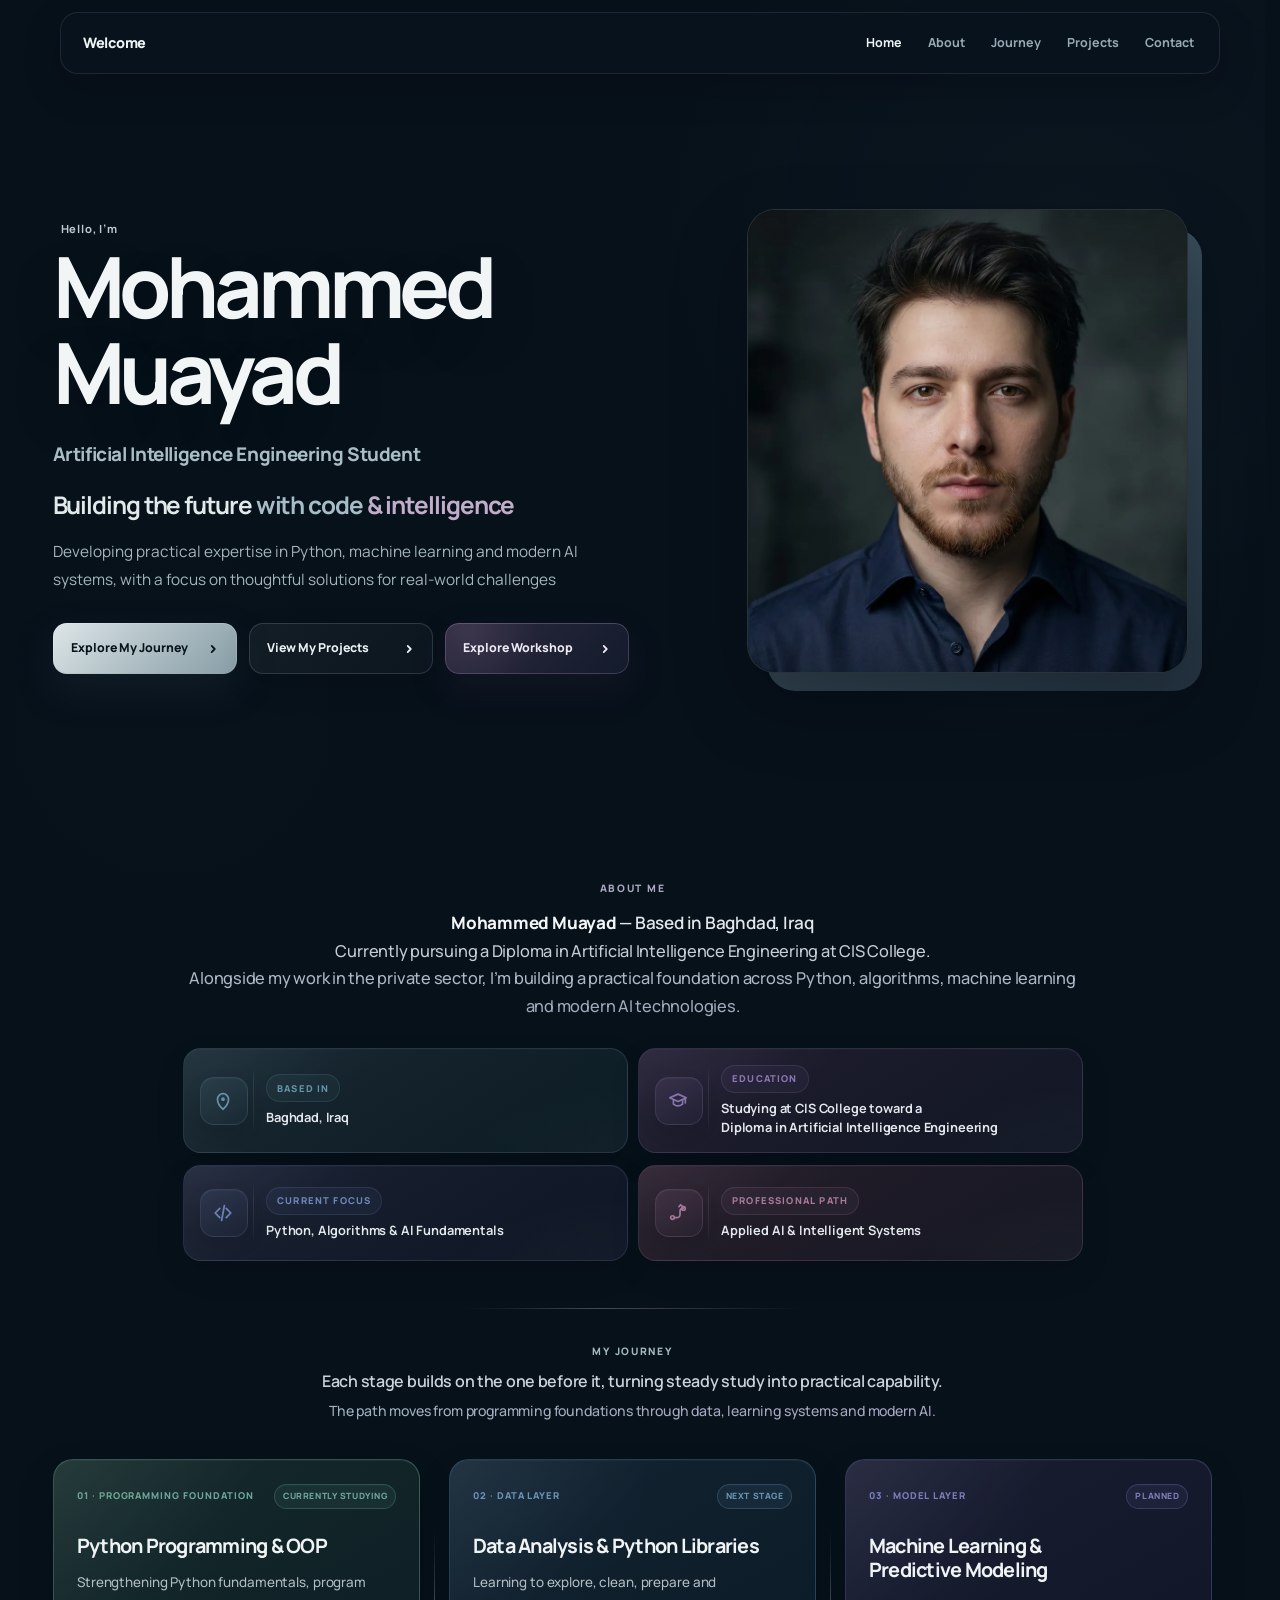
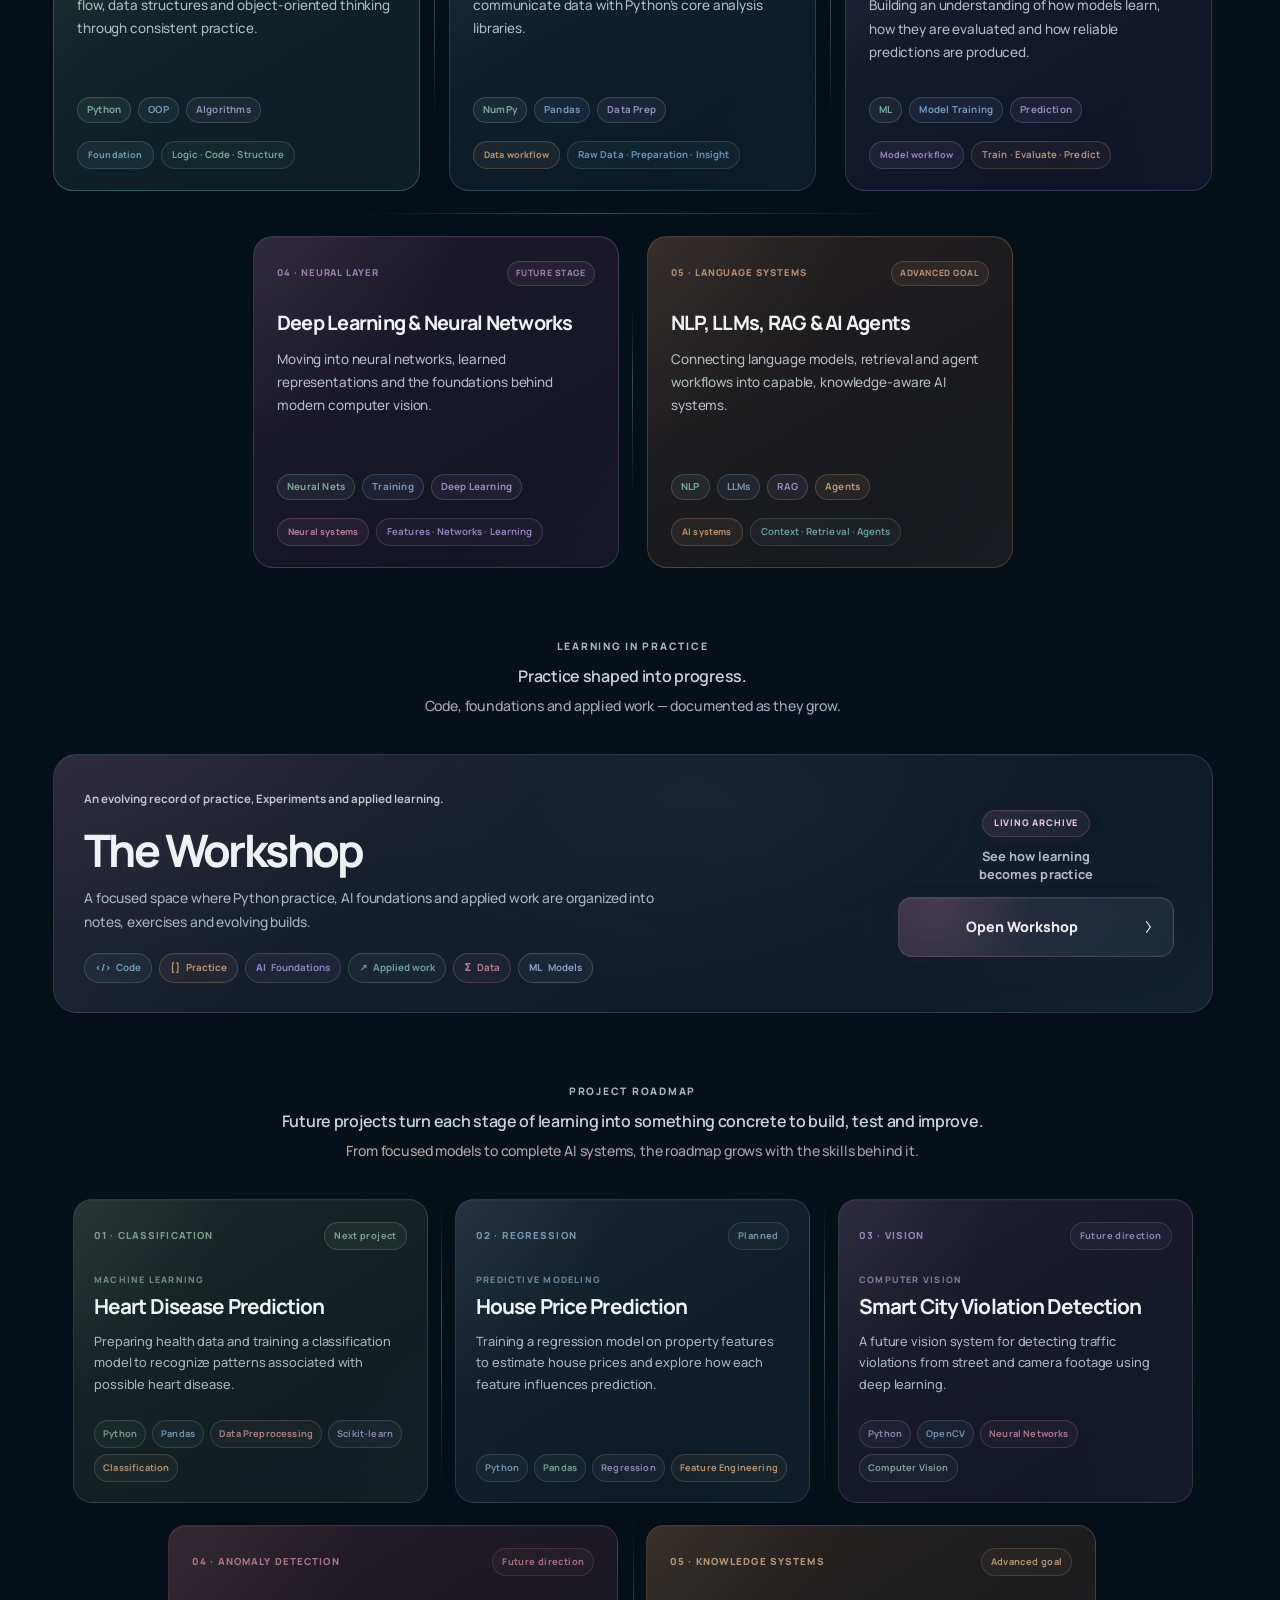
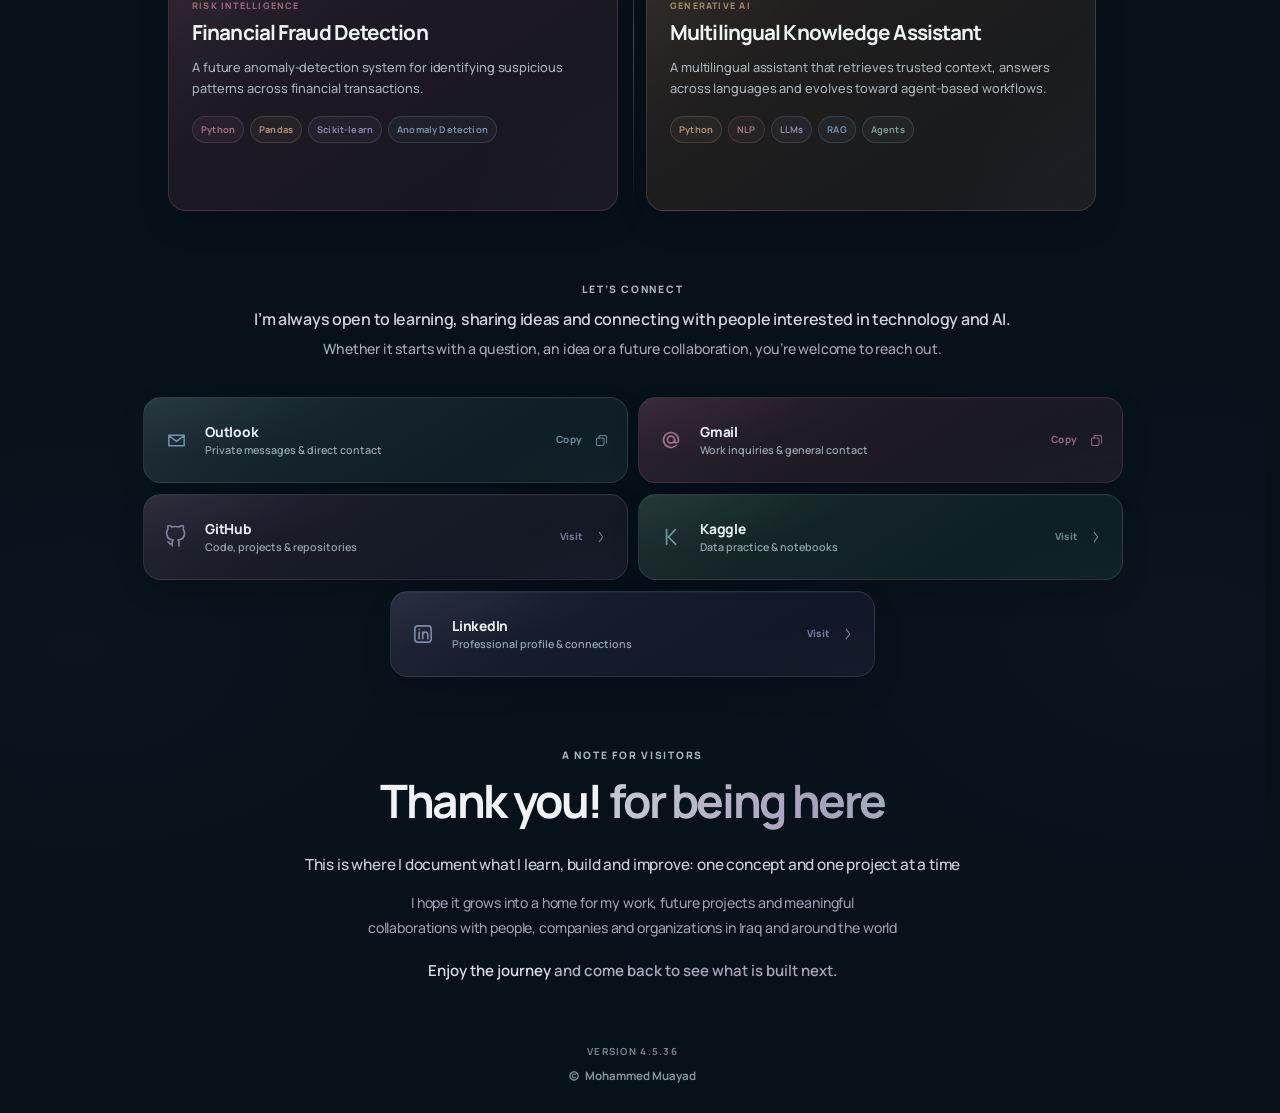
==== commit 1745ba36: "Refine mobile About text rhythm" ====
--- a/index.html
+++ b/index.html
@@ -34,7 +34,7 @@
   <link rel="stylesheet" href="styles.css?v=4.5.36">
   <link rel="stylesheet" href="contact-linkedin.css?v=4.5.8">
   <link rel="stylesheet" href="workshop-integrated.css?v=6.0.14">
-  <link rel="stylesheet" href="visual-system.css?v=1.5.7">
+  <link rel="stylesheet" href="visual-system.css?v=1.5.8">
   <script src="script.js?v=4.4.2" defer></script>
   <script src="workshop-integrated.js?v=6.0.3" defer></script>
   <script type="application/ld+json">
@@ -94,7 +94,7 @@
       <div class="shell about-grid">
         <div class="section-heading"><p class="eyebrow">About me</p></div>
         <div class="about-content">
-          <p class="about-summary"><span class="about-summary-line"><strong>Mohammed Muayad</strong> — Based in Baghdad, Iraq</span> <span class="about-summary-line">Currently pursuing a Diploma in Artificial Intelligence Engineering at CIS College.</span> <span class="about-summary-line">Alongside my work in the private sector, <span class="about-keep-together">I’m building</span> a practical foundation across</span> <span class="about-summary-line">Python, algorithms, machine learning and modern AI technologies.</span></p>
+          <p class="about-summary"><span class="about-summary-line"><strong>Mohammed Muayad</strong> — Based in Baghdad, Iraq</span> <span class="about-summary-line">Currently pursuing a Diploma in<br class="about-mobile-break"> Artificial Intelligence Engineering at CIS College.</span> <span class="about-summary-line about-work-summary">Alongside my work in the private sector, <span class="about-keep-together">I’m building</span> a practical<br class="about-mobile-break"> foundation across Python, algorithms, machine learning<br class="about-mobile-break"><br class="about-desktop-break"> <span class="about-work-tail">and modern AI technologies.</span></span></p>
           <dl class="facts" aria-label="Profile details"><div><dt>Based in</dt><dd>Baghdad, Iraq</dd></div><div><dt>Education</dt><dd class="about-education-value"><span>Studying at CIS College toward a</span><span><strong>Diploma in Artificial Intelligence Engineering</strong></span></dd></div><div><dt>Current focus</dt><dd>Python, Algorithms &amp; AI Fundamentals</dd></div><div><dt>Professional path</dt><dd>Applied AI &amp; Intelligent Systems</dd></div></dl>
         </div>
       </div>
--- a/visual-system.css
+++ b/visual-system.css
@@ -1,4 +1,4 @@
-/* Blue Continuum — Shared Visual System 1.5.7
+/* Blue Continuum — Shared Visual System 1.5.8
    Canonical cross-page divider language, homepage section identity and ambient-depth normalization. */
 
 :root {
@@ -149,6 +149,8 @@
 }
 
 .portfolio-panel .about-summary-line { display: block; }
+.portfolio-panel .about-mobile-break { display: none; }
+.portfolio-panel .about-desktop-break { display: block; }
 .portfolio-panel .about-keep-together { white-space: nowrap; }
 .portfolio-panel .about-summary-line:first-child {
   color: #e2e7ec;
@@ -158,7 +160,7 @@
 .portfolio-panel .about-summary-line:first-child strong { color: #f3f5f7; font-weight: 760; }
 .portfolio-panel .about-summary-line:nth-child(2) { color: #c5ccd6; }
 .portfolio-panel .about-summary-line:nth-child(3) { color: #adb7c5; }
-.portfolio-panel .about-summary-line:nth-child(4) { color: #9faabc; }
+.portfolio-panel .about-work-tail { color: #9faabc; }
 
 .portfolio-panel .facts {
   width: min(100%, 900px);
@@ -650,13 +652,17 @@
   }
 
   .portfolio-panel .about-summary {
-    max-width: 100%;
+    width: calc(100% + 16px);
+    max-width: calc(100vw - 20px);
     margin: 0 auto;
     padding-inline: 0;
-    font-size: clamp(.90rem, 3.78vw, .98rem);
-    line-height: 1.66;
+    color: #b8c1cd;
+    font-size: clamp(.74rem, 3.15vw, .84rem);
+    font-weight: 505;
+    line-height: 1.50;
+    letter-spacing: -.025em;
     text-align: center;
-    text-wrap: pretty;
+    text-wrap: nowrap;
   }
 
   .portfolio-panel .about-summary-line {
@@ -664,19 +670,33 @@
     max-width: 100%;
     margin-inline: auto;
     display: block;
-    white-space: normal;
-  }
-  .portfolio-panel .about-summary-line + .about-summary-line { margin-top: 5px; }
+    white-space: nowrap;
+  }
+
+  .portfolio-panel .about-summary-line + .about-summary-line { margin-top: 8px; }
+  .portfolio-panel .about-mobile-break { display: block; }
+  .portfolio-panel .about-desktop-break { display: none; }
+  .portfolio-panel .about-work-tail { color: inherit; }
+
   .portfolio-panel .about-summary-line:first-child {
     max-width: 100%;
-    margin-bottom: 2px;
-    font-size: clamp(.80rem, 4vw, .90rem);
+    margin-bottom: 1px;
+    font-size: inherit;
+    line-height: 1.44;
+    letter-spacing: -.028em;
+  }
+
+  .portfolio-panel .about-summary-line:nth-child(2) {
+    max-width: 100%;
+    color: #c7ced7;
     line-height: 1.48;
-    white-space: nowrap;
-  }
-  .portfolio-panel .about-summary-line:nth-child(2) { max-width: 35ch; }
-  .portfolio-panel .about-summary-line:nth-child(3) { max-width: 36ch; }
-  .portfolio-panel .about-summary-line:nth-child(4) { max-width: 33ch; }
+  }
+
+  .portfolio-panel .about-summary-line:nth-child(3) {
+    max-width: 100%;
+    color: #adb8c6;
+    line-height: 1.50;
+  }
 
   .portfolio-panel .facts {
     width: 100%;
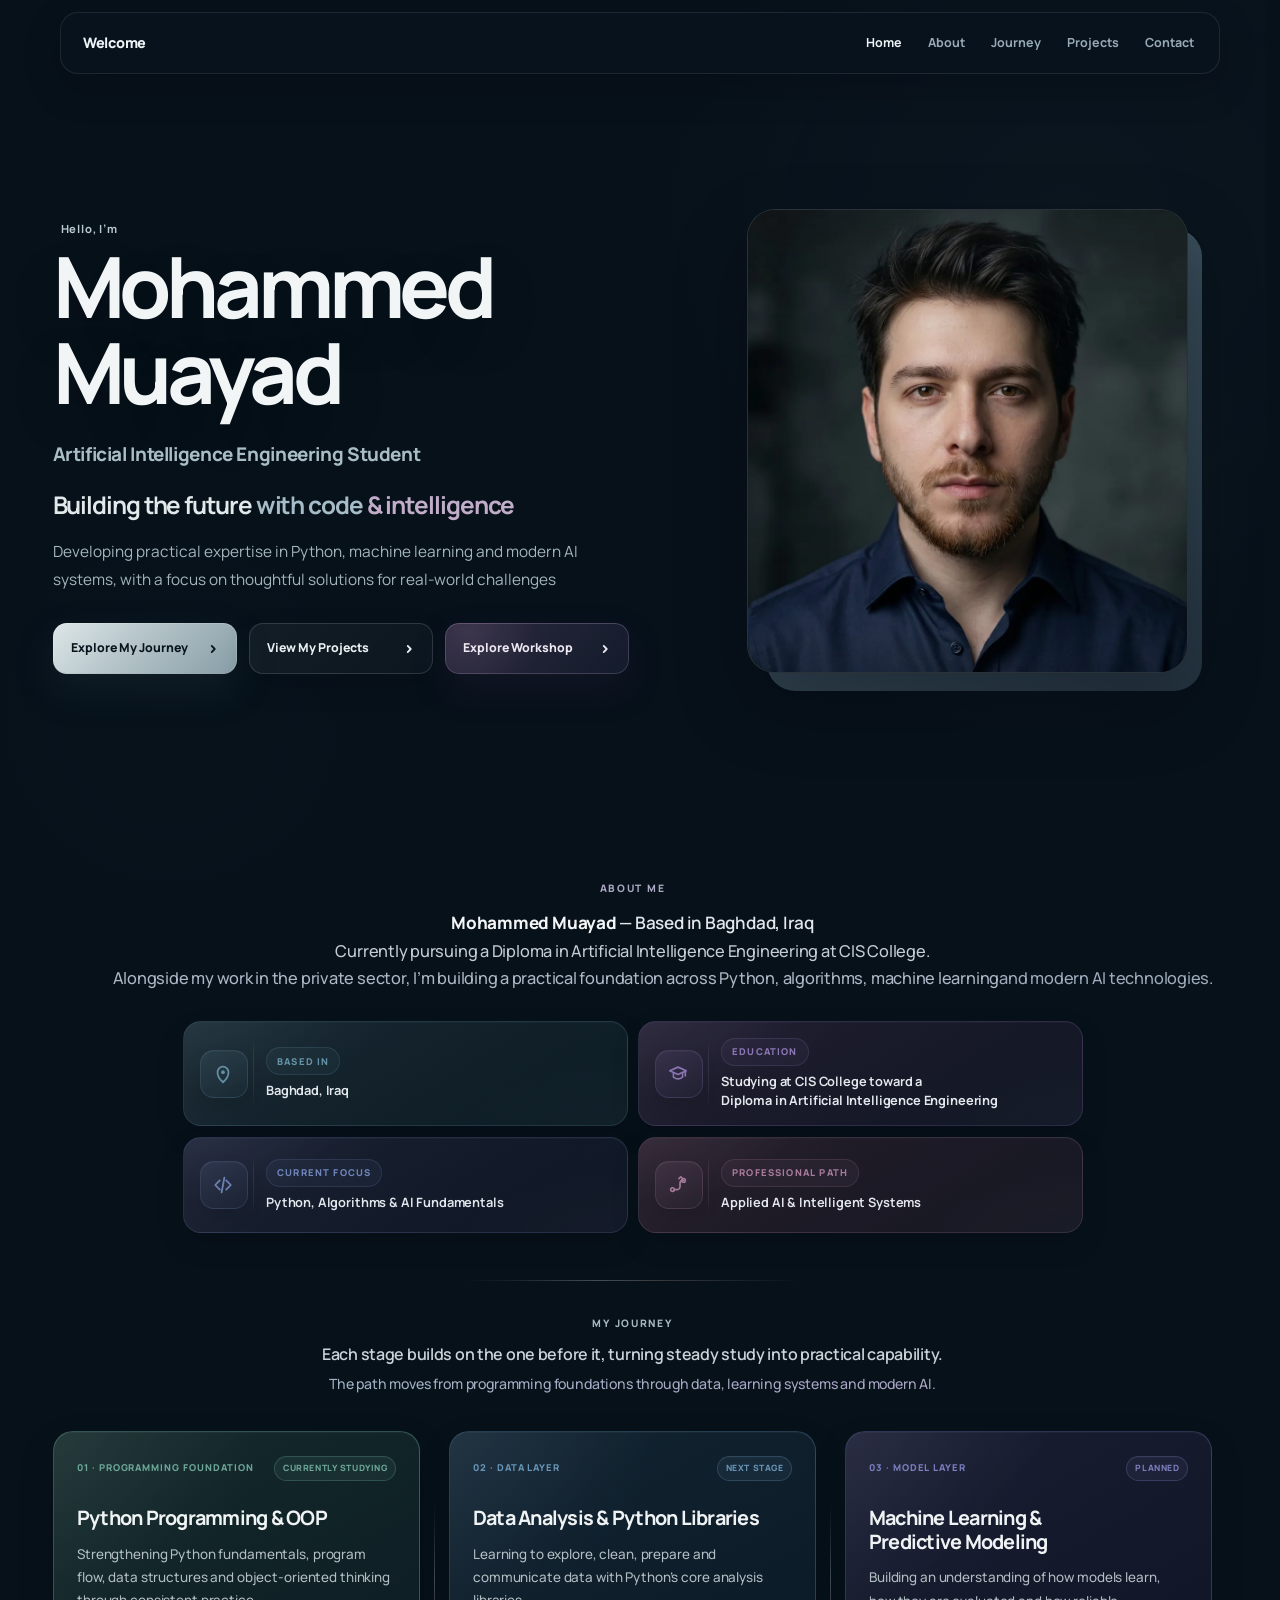
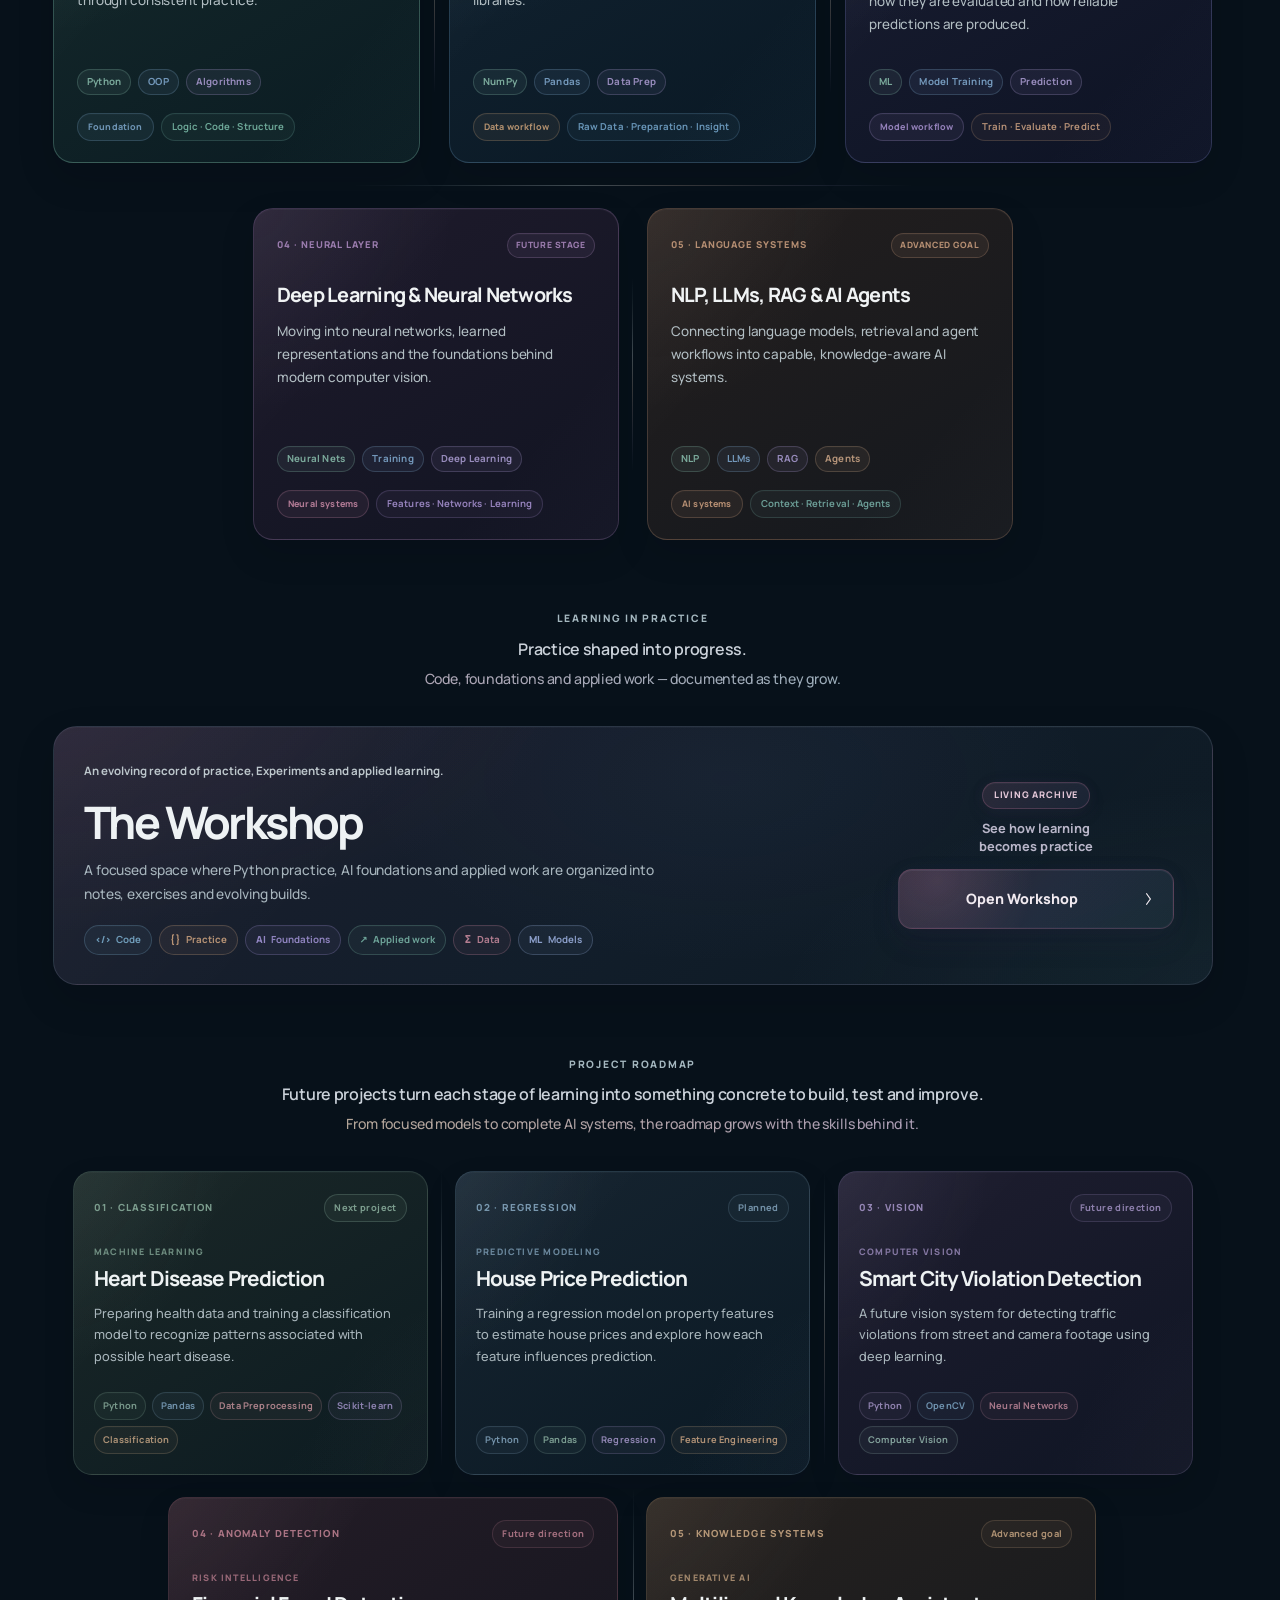
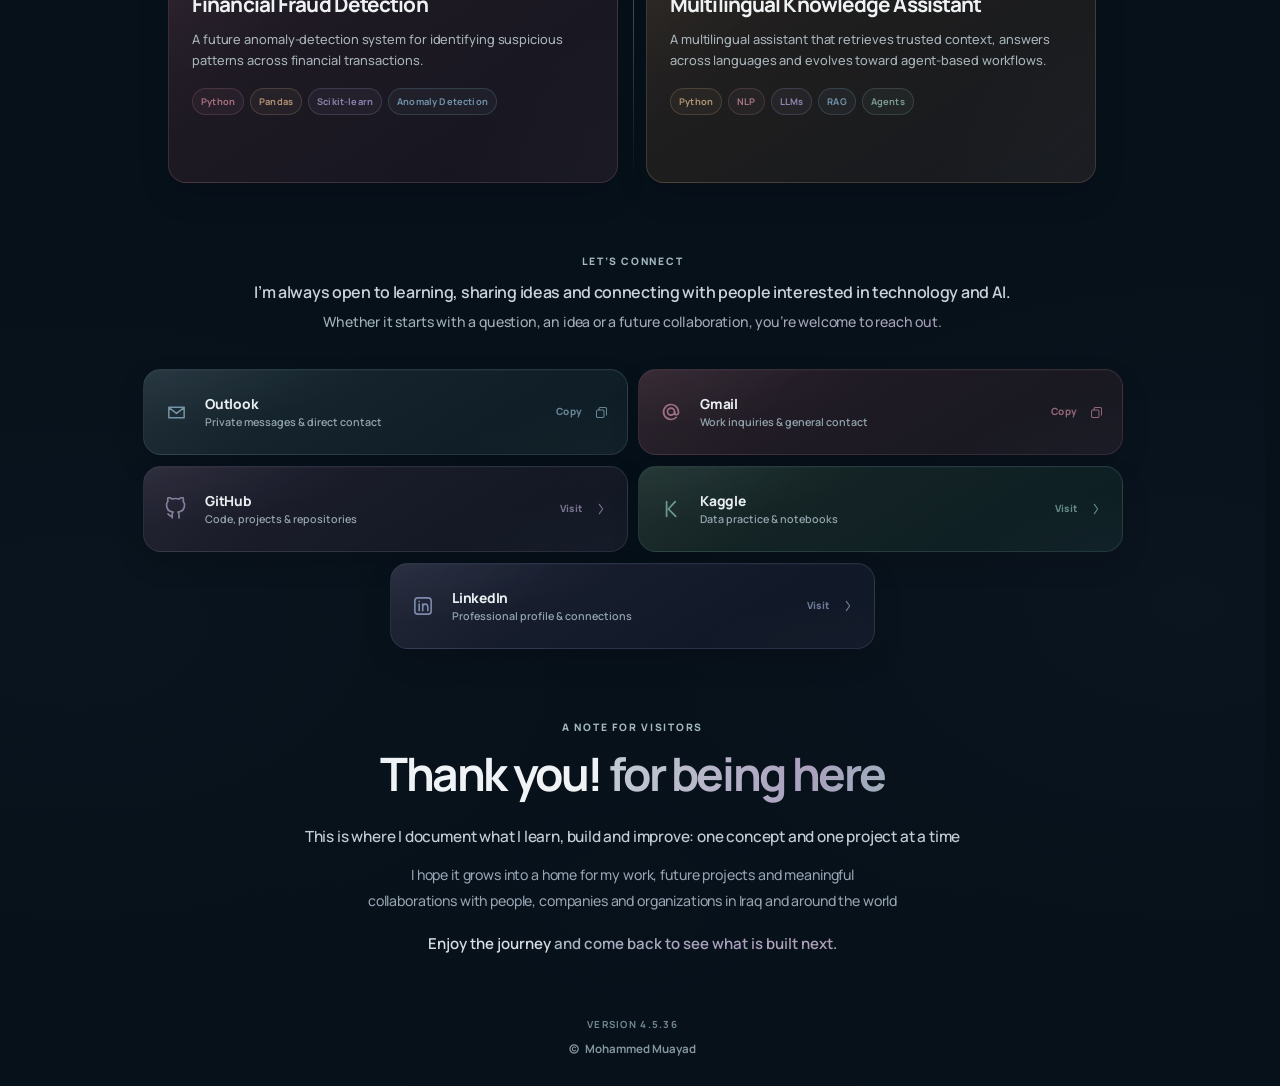
==== commit 7a8e0c5c: "Restore desktop About three-line layout" ====
--- a/index.html
+++ b/index.html
@@ -34,7 +34,7 @@
   <link rel="stylesheet" href="styles.css?v=4.5.36">
   <link rel="stylesheet" href="contact-linkedin.css?v=4.5.8">
   <link rel="stylesheet" href="workshop-integrated.css?v=6.0.14">
-  <link rel="stylesheet" href="visual-system.css?v=1.5.8">
+  <link rel="stylesheet" href="visual-system.css?v=1.5.9">
   <script src="script.js?v=4.4.2" defer></script>
   <script src="workshop-integrated.js?v=6.0.3" defer></script>
   <script type="application/ld+json">
@@ -94,7 +94,7 @@
       <div class="shell about-grid">
         <div class="section-heading"><p class="eyebrow">About me</p></div>
         <div class="about-content">
-          <p class="about-summary"><span class="about-summary-line"><strong>Mohammed Muayad</strong> — Based in Baghdad, Iraq</span> <span class="about-summary-line">Currently pursuing a Diploma in<br class="about-mobile-break"> Artificial Intelligence Engineering at CIS College.</span> <span class="about-summary-line about-work-summary">Alongside my work in the private sector, <span class="about-keep-together">I’m building</span> a practical<br class="about-mobile-break"> foundation across Python, algorithms, machine learning<br class="about-mobile-break"><br class="about-desktop-break"> <span class="about-work-tail">and modern AI technologies.</span></span></p>
+          <p class="about-summary"><span class="about-summary-line"><strong>Mohammed Muayad</strong> — Based in Baghdad, Iraq</span> <span class="about-summary-line">Currently pursuing a Diploma in<br class="about-mobile-break"> Artificial Intelligence Engineering at CIS College.</span> <span class="about-summary-line about-work-summary">Alongside my work in the private sector, <span class="about-keep-together">I’m building</span> a practical<br class="about-mobile-break"> foundation across Python, algorithms, machine learning<br class="about-mobile-break"><span class="about-work-tail">and modern AI technologies.</span></span></p>
           <dl class="facts" aria-label="Profile details"><div><dt>Based in</dt><dd>Baghdad, Iraq</dd></div><div><dt>Education</dt><dd class="about-education-value"><span>Studying at CIS College toward a</span><span><strong>Diploma in Artificial Intelligence Engineering</strong></span></dd></div><div><dt>Current focus</dt><dd>Python, Algorithms &amp; AI Fundamentals</dd></div><div><dt>Professional path</dt><dd>Applied AI &amp; Intelligent Systems</dd></div></dl>
         </div>
       </div>
--- a/visual-system.css
+++ b/visual-system.css
@@ -1,4 +1,4 @@
-/* Blue Continuum — Shared Visual System 1.5.8
+/* Blue Continuum — Shared Visual System 1.5.9
    Canonical cross-page divider language, homepage section identity and ambient-depth normalization. */
 
 :root {
@@ -150,7 +150,6 @@
 
 .portfolio-panel .about-summary-line { display: block; }
 .portfolio-panel .about-mobile-break { display: none; }
-.portfolio-panel .about-desktop-break { display: block; }
 .portfolio-panel .about-keep-together { white-space: nowrap; }
 .portfolio-panel .about-summary-line:first-child {
   color: #e2e7ec;
@@ -675,7 +674,6 @@
 
   .portfolio-panel .about-summary-line + .about-summary-line { margin-top: 8px; }
   .portfolio-panel .about-mobile-break { display: block; }
-  .portfolio-panel .about-desktop-break { display: none; }
   .portfolio-panel .about-work-tail { color: inherit; }
 
   .portfolio-panel .about-summary-line:first-child {
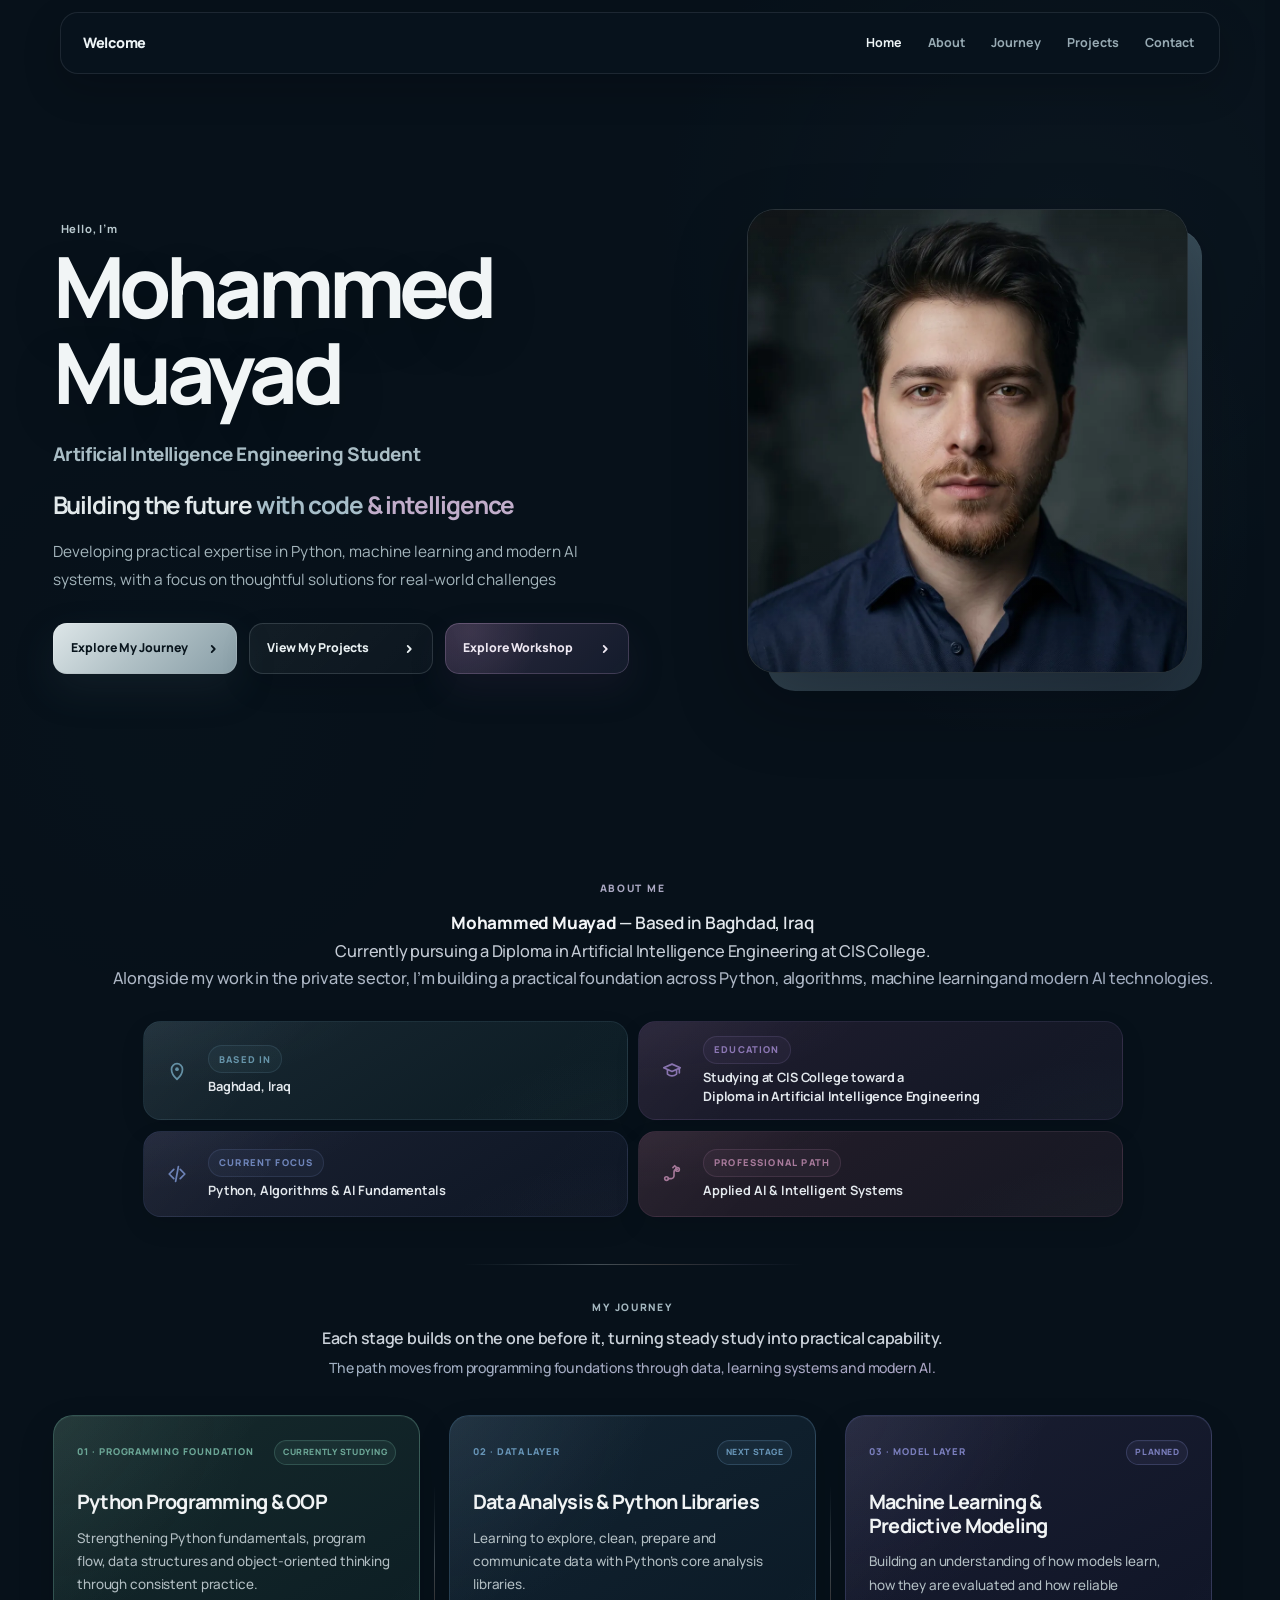
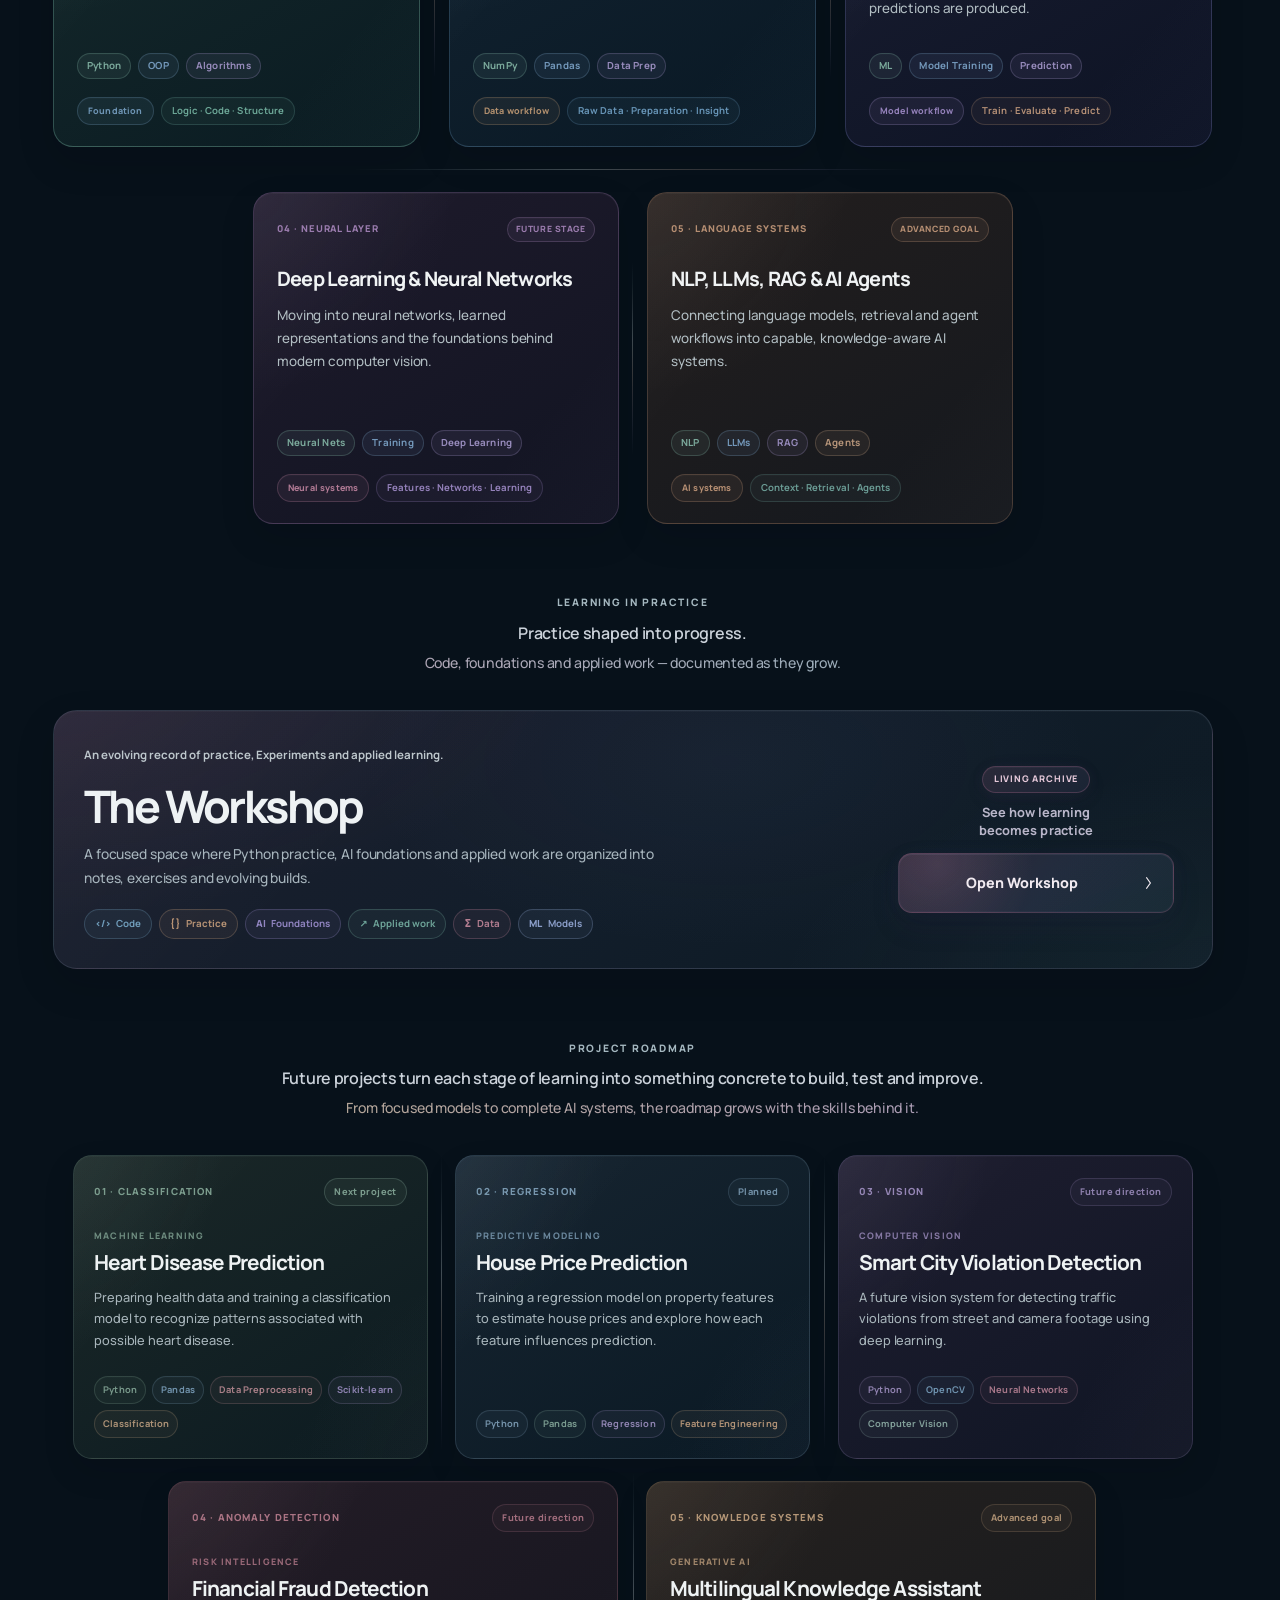
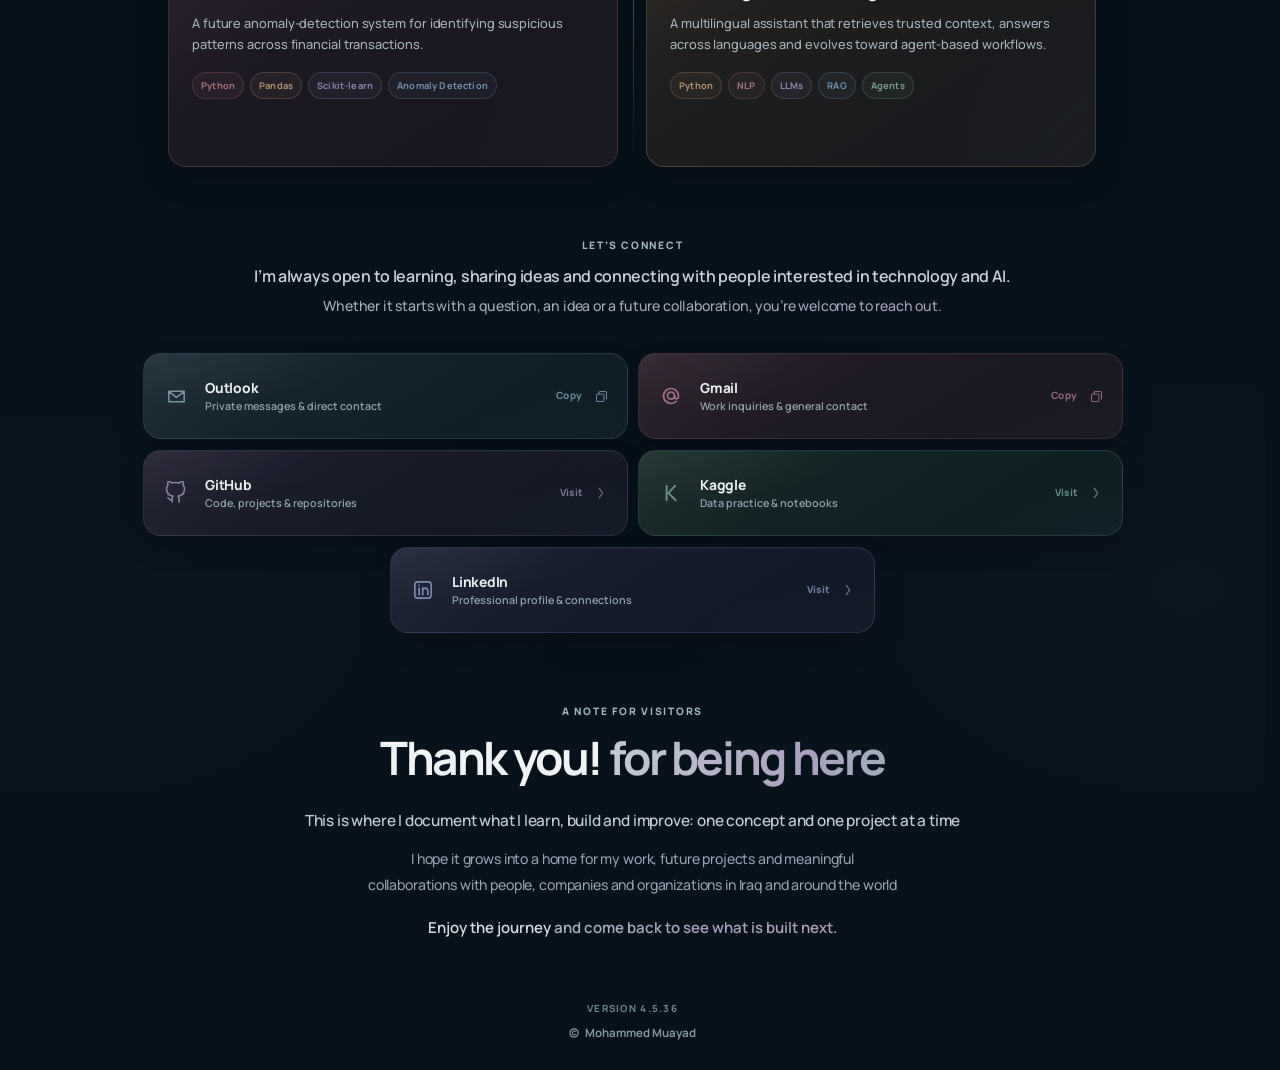
==== commit f29ea4f5: "Soften About cards and remove icon glass frames" ====
--- a/index.html
+++ b/index.html
@@ -34,7 +34,7 @@
   <link rel="stylesheet" href="styles.css?v=4.5.36">
   <link rel="stylesheet" href="contact-linkedin.css?v=4.5.8">
   <link rel="stylesheet" href="workshop-integrated.css?v=6.0.14">
-  <link rel="stylesheet" href="visual-system.css?v=1.5.9">
+  <link rel="stylesheet" href="visual-system.css?v=1.5.10">
   <script src="script.js?v=4.4.2" defer></script>
   <script src="workshop-integrated.js?v=6.0.3" defer></script>
   <script type="application/ld+json">
--- a/visual-system.css
+++ b/visual-system.css
@@ -1,4 +1,4 @@
-/* Blue Continuum — Shared Visual System 1.5.9
+/* Blue Continuum — Shared Visual System 1.5.10
    Canonical cross-page divider language, homepage section identity and ambient-depth normalization. */
 
 :root {
@@ -162,7 +162,7 @@
 .portfolio-panel .about-work-tail { color: #9faabc; }
 
 .portfolio-panel .facts {
-  width: min(100%, 900px);
+  width: min(100%, 980px);
   margin: clamp(24px, 2.2vw, 30px) auto 12px;
   padding: 0;
   display: grid;
@@ -177,24 +177,22 @@
   --surface-b-rgb: 12, 27, 35;
   position: relative;
   min-width: 0;
-  min-height: 96px;
-  padding: 16px 18px 16px 82px;
+  min-height: 86px;
+  padding: 14px 18px 14px 64px;
   display: flex;
   flex-direction: column;
   align-items: flex-start;
   justify-content: center;
-  gap: 6px;
+  gap: 4px;
   overflow: hidden;
   isolation: isolate;
-  border: 1px solid rgba(var(--accent-rgb), .20);
+  border: 1px solid rgba(var(--accent-rgb), .14);
   border-radius: 18px;
   background:
-    radial-gradient(ellipse 76% 126% at -4% -16%, rgba(var(--accent-rgb), .105), transparent 67%),
-    radial-gradient(ellipse 58% 108% at 104% 112%, rgba(var(--secondary-rgb), .045), transparent 73%),
+    radial-gradient(ellipse 76% 126% at -4% -16%, rgba(var(--accent-rgb), .075), transparent 67%),
+    radial-gradient(ellipse 58% 108% at 104% 112%, rgba(var(--secondary-rgb), .030), transparent 73%),
     linear-gradient(148deg, rgba(var(--surface-a-rgb), .985), rgba(var(--surface-b-rgb), .995));
-  box-shadow:
-    inset 0 1px 0 rgba(255,255,255,.025),
-    0 12px 29px rgba(0, 6, 12, .12);
+  box-shadow: 0 10px 24px rgba(0, 6, 12, .10);
   transition: border-color 220ms ease, box-shadow 240ms ease;
 }
 
@@ -256,7 +254,7 @@
   content: "";
   position: absolute;
   top: 50%;
-  left: 28px;
+  left: 22px;
   width: 22px;
   height: 22px;
   background: rgb(var(--accent-rgb));
@@ -271,36 +269,6 @@
   z-index: 2;
 }
 
-.portfolio-panel .facts dt::after {
-  content: "";
-  position: absolute;
-  z-index: 1;
-  top: 50%;
-  left: 16px;
-  width: 46px;
-  height: 46px;
-  border: 1px solid rgba(var(--accent-rgb), .20);
-  border-radius: 14px;
-  background: linear-gradient(145deg, rgba(var(--accent-rgb), .135), rgba(var(--accent-rgb), .045));
-  box-shadow:
-    inset 0 1px 0 rgba(255,255,255,.028),
-    0 8px 18px rgba(0, 6, 12, .10);
-  transform: translateY(-50%);
-  pointer-events: none;
-}
-
-.portfolio-panel .facts > div::after {
-  content: "";
-  position: absolute;
-  top: 18px;
-  bottom: 18px;
-  left: 69px;
-  width: 1px;
-  border-radius: 999px;
-  background: linear-gradient(180deg, transparent, rgba(var(--accent-rgb), .20) 25%, rgba(var(--accent-rgb), .12) 75%, transparent);
-  pointer-events: none;
-}
-
 .portfolio-panel .facts > div:nth-child(1) dt::before {
   -webkit-mask-image: url("data:image/svg+xml,%3Csvg xmlns='http://www.w3.org/2000/svg' viewBox='0 0 24 24'%3E%3Cpath d='M12 21s6-5.15 6-11a6 6 0 1 0-12 0c0 5.85 6 11 6 11Z' fill='none' stroke='black' stroke-width='1.9' stroke-linecap='round' stroke-linejoin='round'/%3E%3Ccircle cx='12' cy='10' r='2' fill='black'/%3E%3C/svg%3E");
   mask-image: url("data:image/svg+xml,%3Csvg xmlns='http://www.w3.org/2000/svg' viewBox='0 0 24 24'%3E%3Cpath d='M12 21s6-5.15 6-11a6 6 0 1 0-12 0c0 5.85 6 11 6 11Z' fill='none' stroke='black' stroke-width='1.9' stroke-linecap='round' stroke-linejoin='round'/%3E%3Ccircle cx='12' cy='10' r='2' fill='black'/%3E%3C/svg%3E");
@@ -354,10 +322,8 @@
 
 @media (hover: hover) and (pointer: fine) {
   .portfolio-panel .facts > div:hover {
-    border-color: rgba(var(--accent-rgb), .31);
-    box-shadow:
-      inset 0 1px 0 rgba(255,255,255,.030),
-      0 13px 31px rgba(0, 6, 12, .14);
+    border-color: rgba(var(--accent-rgb), .22);
+    box-shadow: 0 11px 26px rgba(0, 6, 12, .11);
   }
 }
 
@@ -704,10 +670,10 @@
   }
 
   .portfolio-panel .facts > div {
-    min-height: 92px;
-    padding: 14px 14px 14px 76px;
+    min-height: 80px;
+    padding: 12px 14px 12px 56px;
     border-radius: 17px;
-    gap: 5px;
+    gap: 4px;
   }
 
   .portfolio-panel .facts dt {
@@ -718,22 +684,9 @@
   }
 
   .portfolio-panel .facts dt::before {
-    left: 25px;
+    left: 19px;
     width: 20px;
     height: 20px;
-  }
-
-  .portfolio-panel .facts dt::after {
-    left: 13px;
-    width: 44px;
-    height: 44px;
-    border-radius: 13px;
-  }
-
-  .portfolio-panel .facts > div::after {
-    top: 17px;
-    bottom: 17px;
-    left: 65px;
   }
 
   .portfolio-panel .facts dd {
@@ -774,10 +727,8 @@
 }
 
 @media (max-width: 380px) {
-  .portfolio-panel .facts > div { padding-left: 72px; padding-right: 12px; }
-  .portfolio-panel .facts dt::before { left: 23px; width: 19px; height: 19px; }
-  .portfolio-panel .facts dt::after { left: 12px; width: 42px; height: 42px; border-radius: 12px; }
-  .portfolio-panel .facts > div::after { left: 61px; }
+  .portfolio-panel .facts > div { padding-left: 54px; padding-right: 12px; }
+  .portfolio-panel .facts dt::before { left: 18px; width: 19px; height: 19px; }
   .portfolio-panel .facts dt { font-size: .55rem; }
   .portfolio-panel .facts dd { font-size: .74rem; }
   .portfolio-panel .about-education-value { font-size: .70rem; }
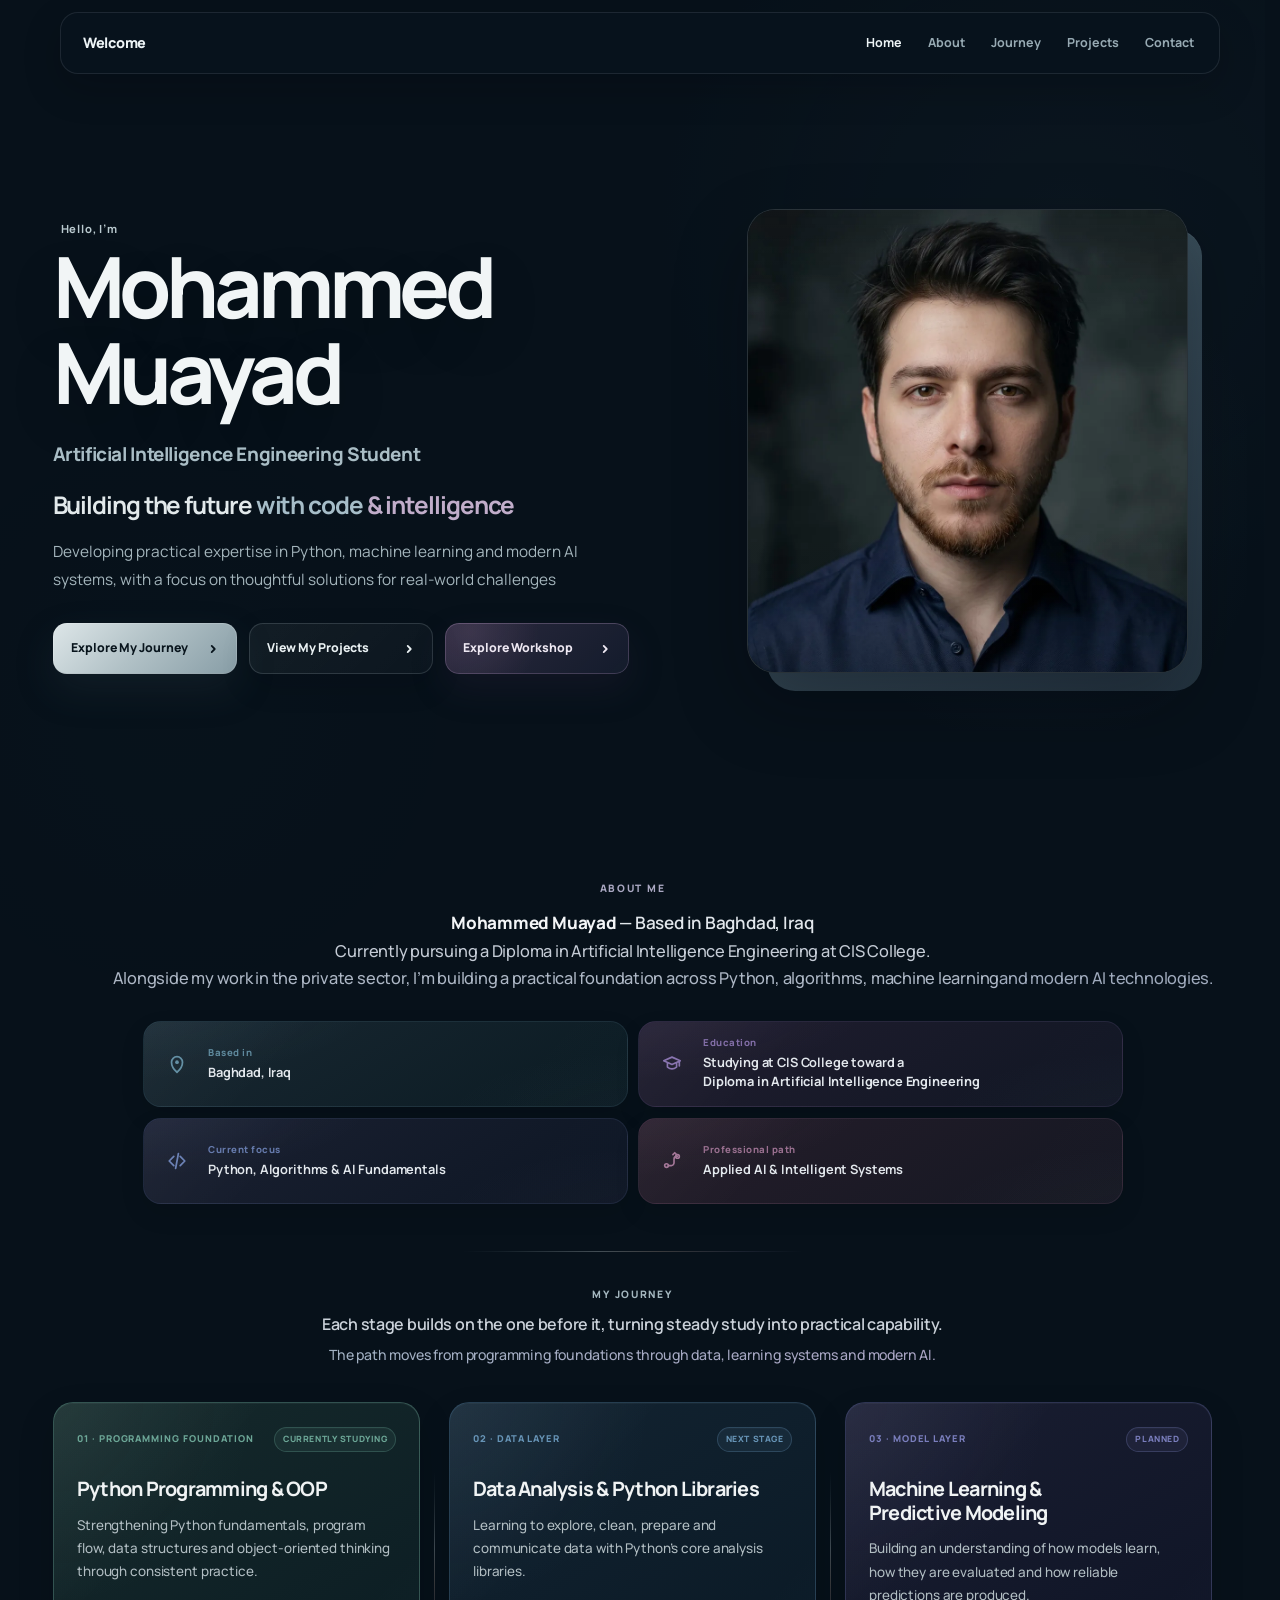
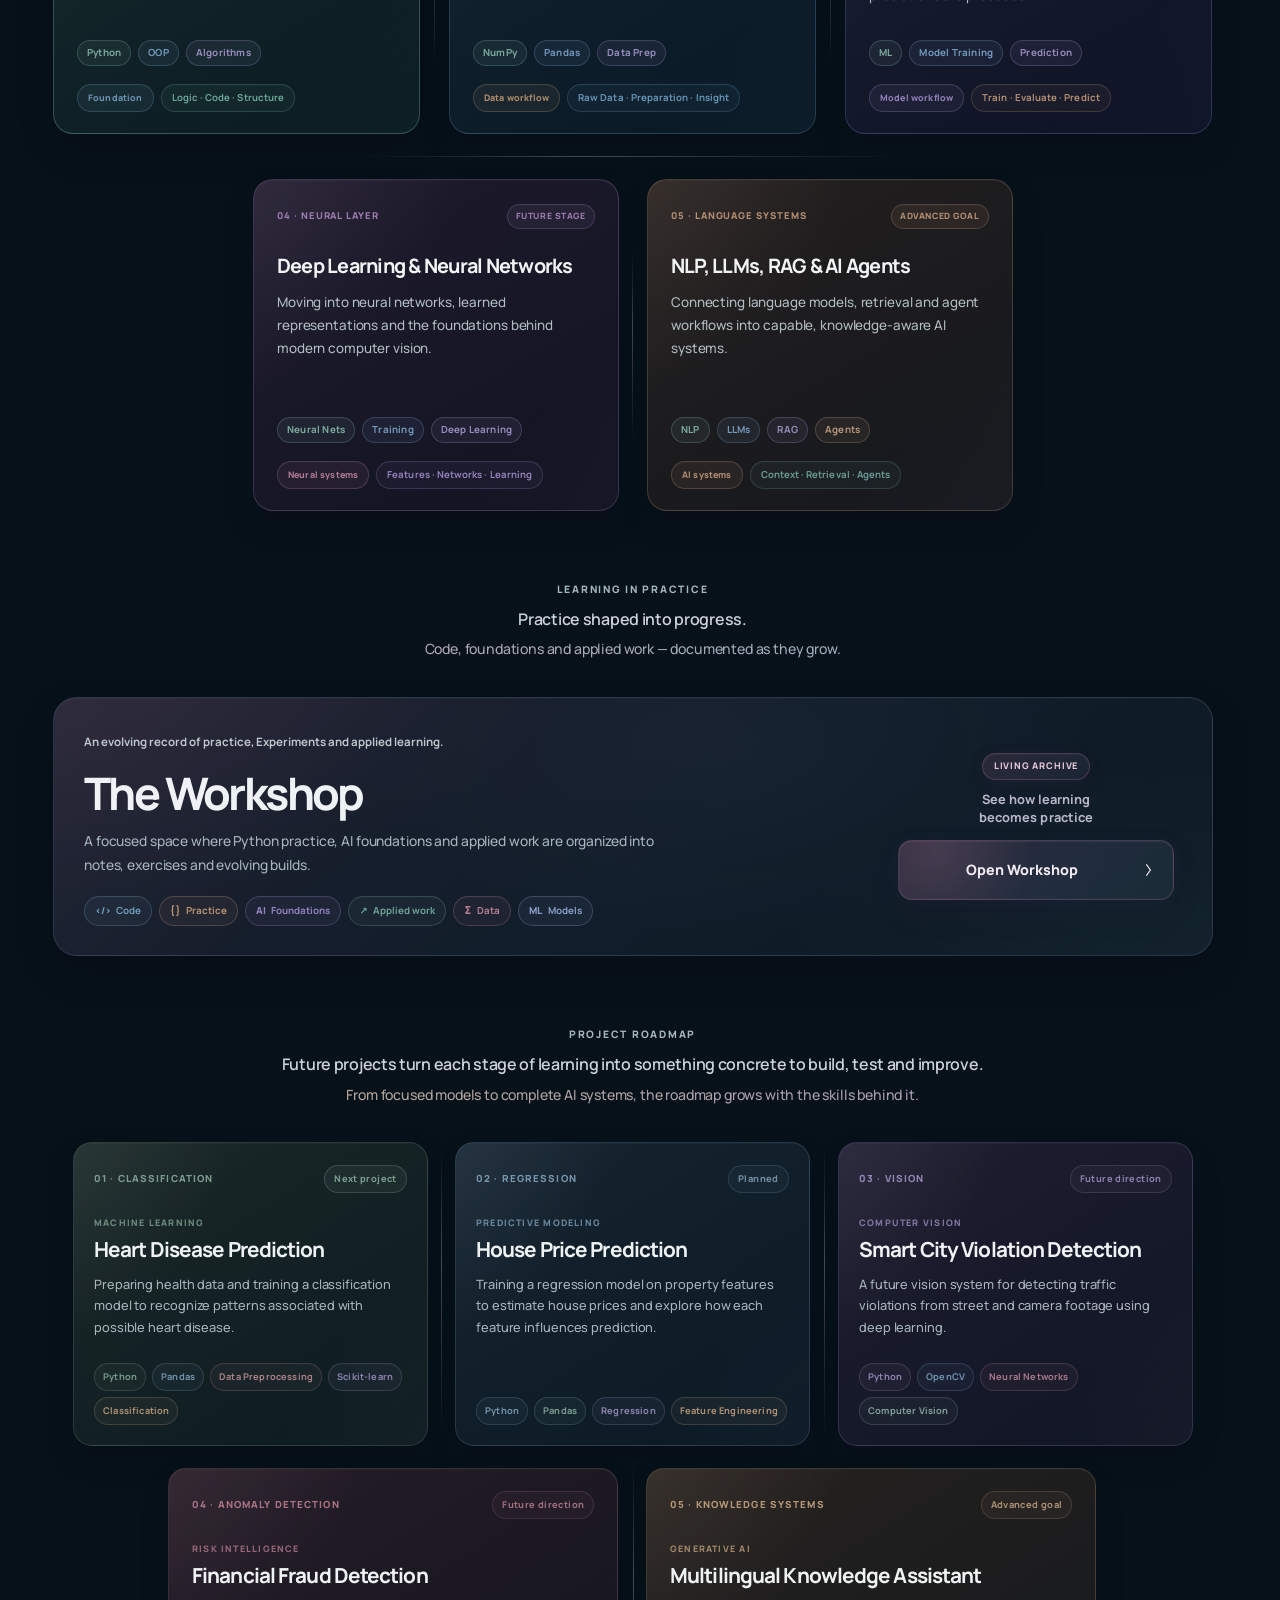
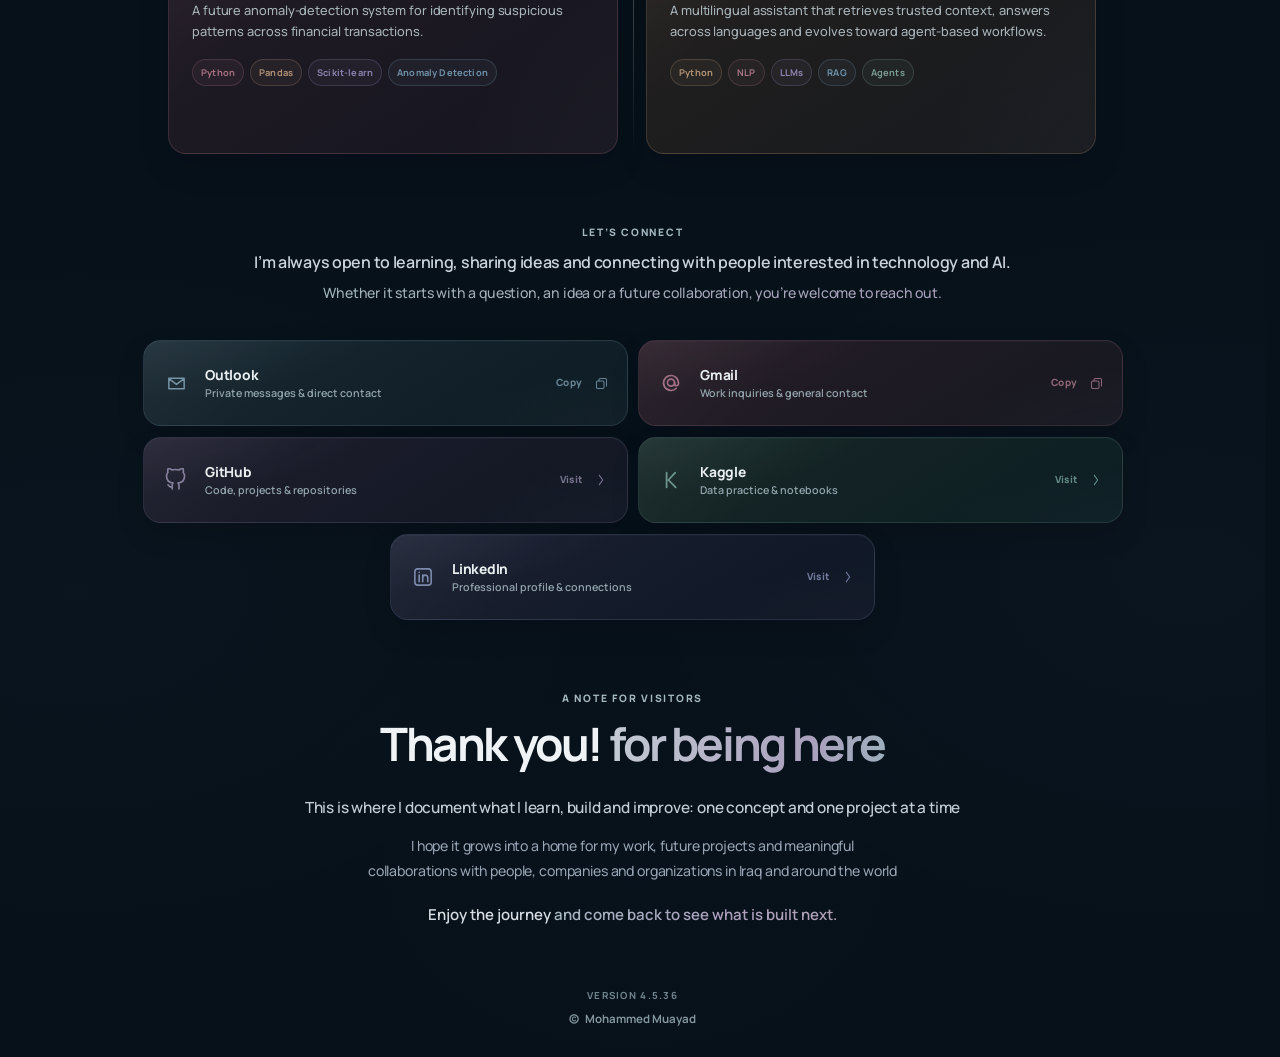
==== commit 8ca77b35: "Simplify About card labels" ====
--- a/index.html
+++ b/index.html
@@ -34,7 +34,7 @@
   <link rel="stylesheet" href="styles.css?v=4.5.36">
   <link rel="stylesheet" href="contact-linkedin.css?v=4.5.8">
   <link rel="stylesheet" href="workshop-integrated.css?v=6.0.14">
-  <link rel="stylesheet" href="visual-system.css?v=1.5.10">
+  <link rel="stylesheet" href="visual-system.css?v=1.5.11">
   <script src="script.js?v=4.4.2" defer></script>
   <script src="workshop-integrated.js?v=6.0.3" defer></script>
   <script type="application/ld+json">
--- a/visual-system.css
+++ b/visual-system.css
@@ -1,4 +1,4 @@
-/* Blue Continuum — Shared Visual System 1.5.10
+/* Blue Continuum — Shared Visual System 1.5.11
    Canonical cross-page divider language, homepage section identity and ambient-depth normalization. */
 
 :root {
@@ -233,21 +233,20 @@
 
 .portfolio-panel .facts dt {
   position: static;
-  width: fit-content;
-  min-height: 28px;
+  width: auto;
+  min-height: 0;
   margin: 0;
-  padding: 6px 10px;
-  display: inline-flex;
-  align-items: center;
-  border: 1px solid rgba(var(--accent-rgb), .18);
-  border-radius: 999px;
-  color: rgba(var(--accent-rgb), .98);
-  background: rgba(var(--accent-rgb), .070);
-  font-size: .59rem;
-  font-weight: 820;
-  letter-spacing: .125em;
-  line-height: 1.2;
-  text-transform: uppercase;
+  padding: 0;
+  display: block;
+  border: 0;
+  border-radius: 0;
+  color: rgba(var(--accent-rgb), .88);
+  background: transparent;
+  font-size: .60rem;
+  font-weight: 770;
+  letter-spacing: .055em;
+  line-height: 1.25;
+  text-transform: none;
 }
 
 .portfolio-panel .facts dt::before {
@@ -677,10 +676,11 @@
   }
 
   .portfolio-panel .facts dt {
-    min-height: 27px;
-    padding: 6px 9px;
+    min-height: 0;
+    padding: 0;
     font-size: .58rem;
-    letter-spacing: .12em;
+    letter-spacing: .048em;
+    line-height: 1.24;
   }
 
   .portfolio-panel .facts dt::before {
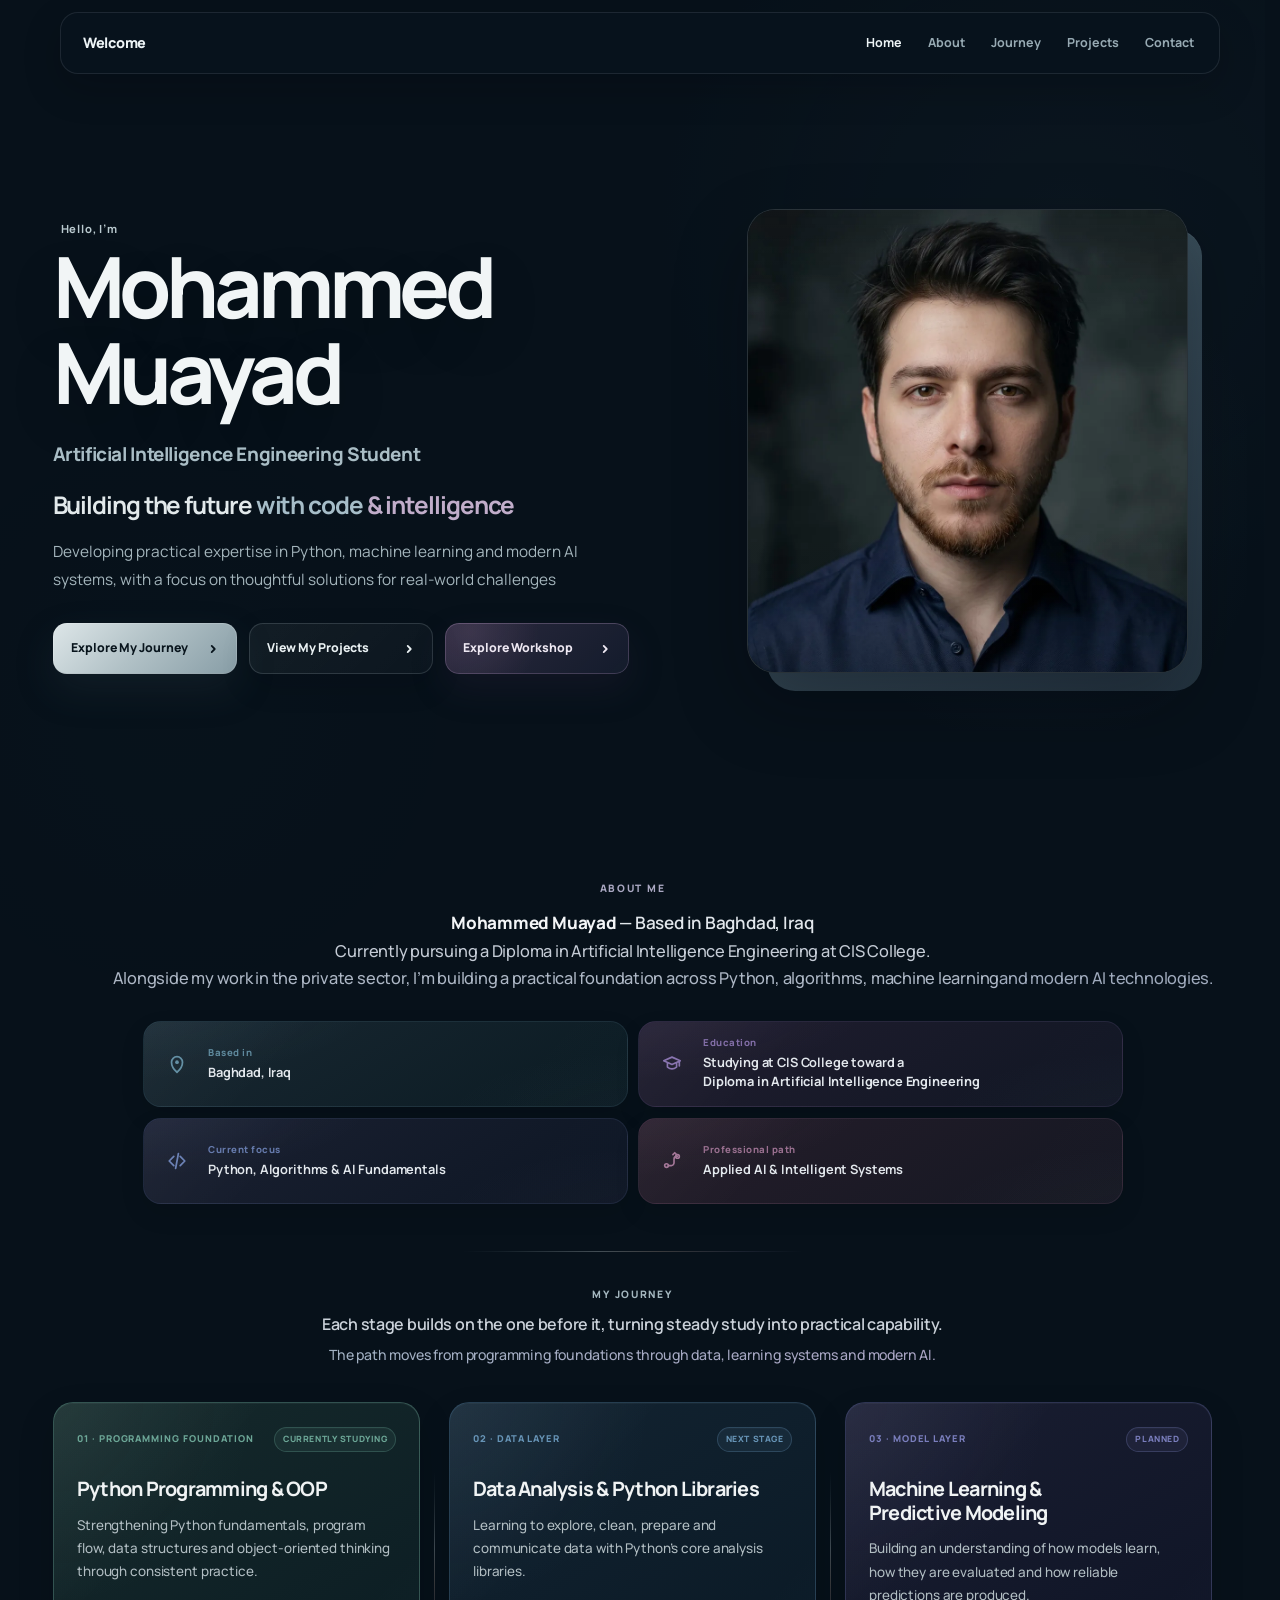
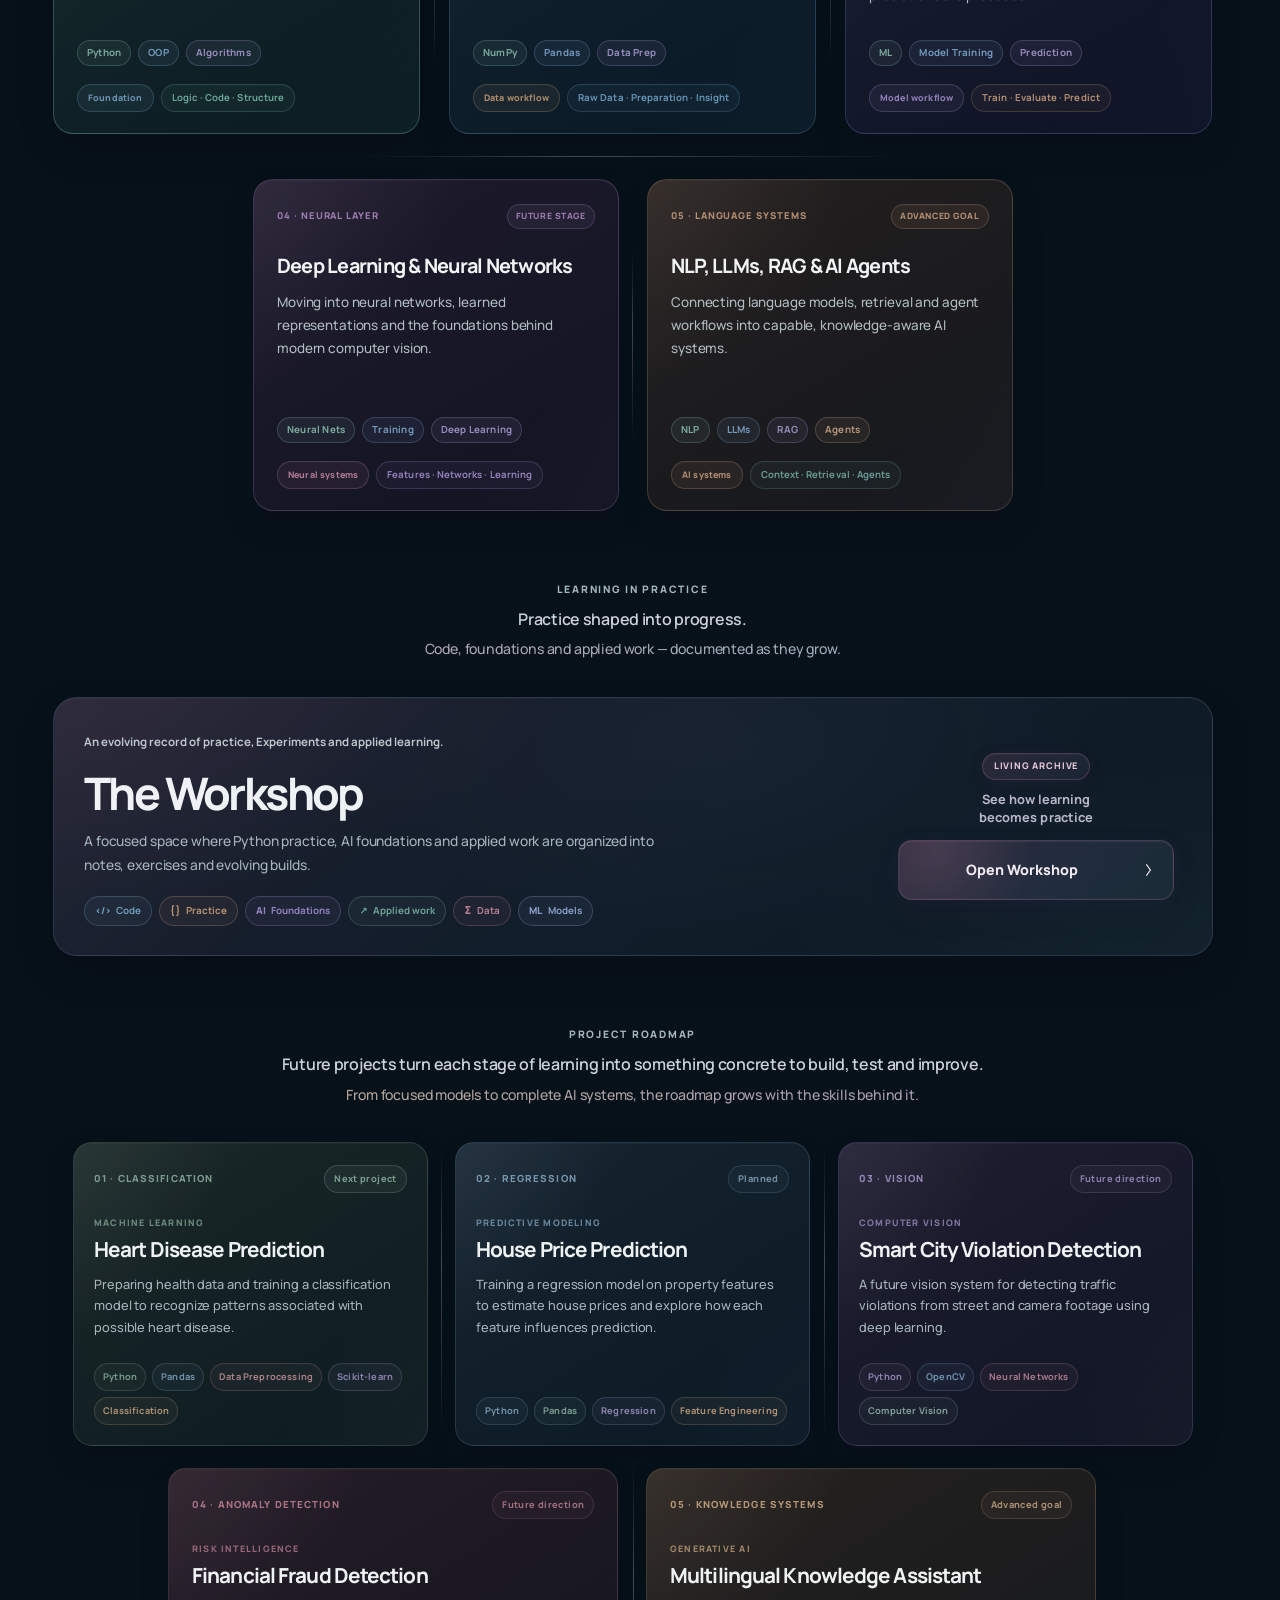
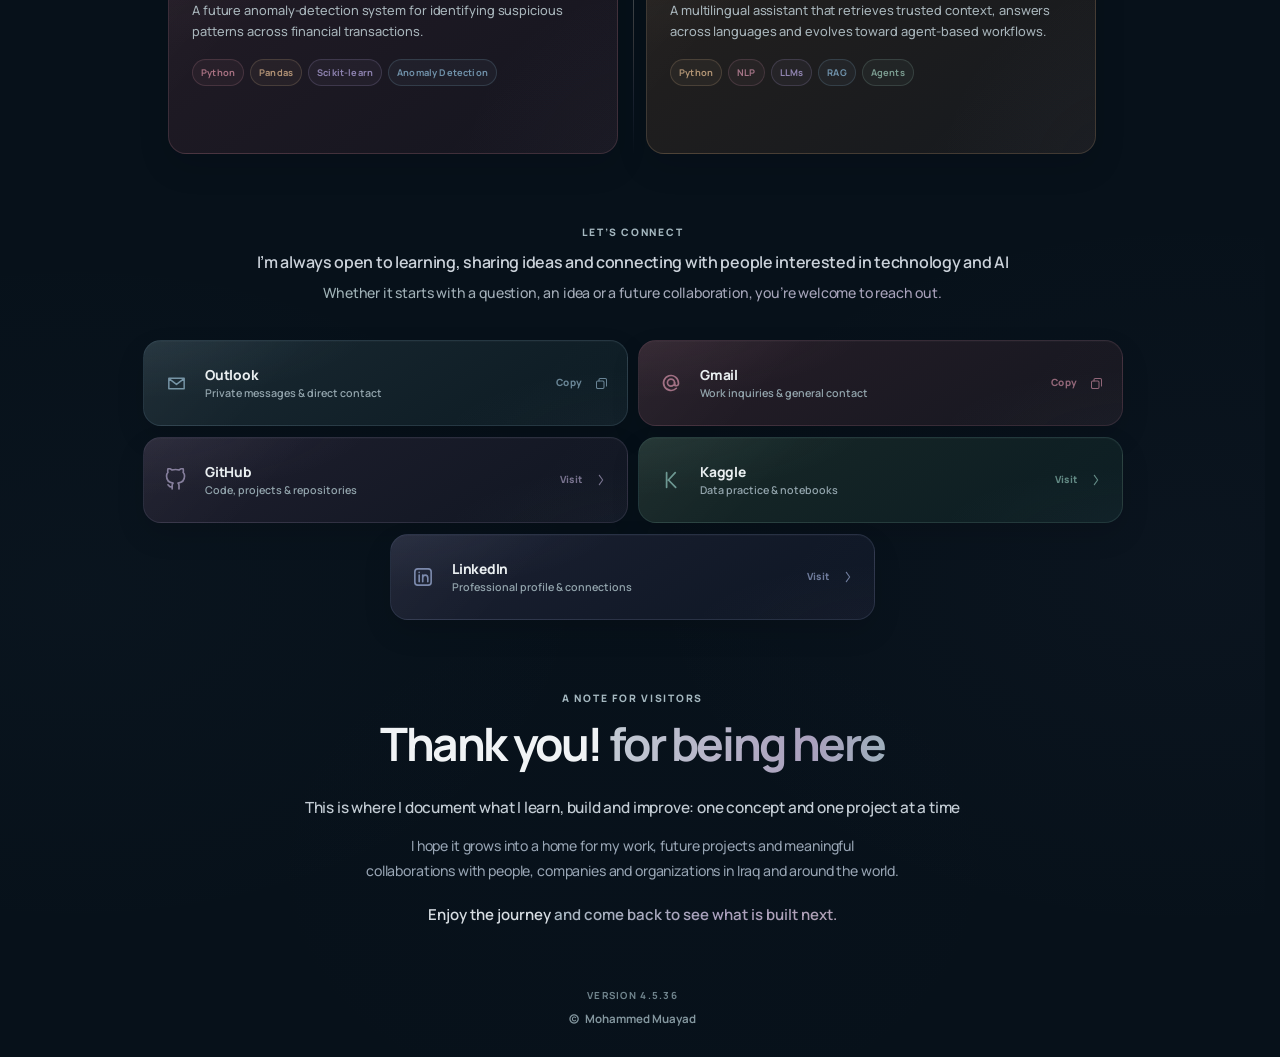
==== commit dcf657ef: "Refine mobile contact and closing copy rhythm" ====
--- a/index.html
+++ b/index.html
@@ -34,7 +34,7 @@
   <link rel="stylesheet" href="styles.css?v=4.5.36">
   <link rel="stylesheet" href="contact-linkedin.css?v=4.5.8">
   <link rel="stylesheet" href="workshop-integrated.css?v=6.0.14">
-  <link rel="stylesheet" href="visual-system.css?v=1.5.11">
+  <link rel="stylesheet" href="visual-system.css?v=1.5.12">
   <script src="script.js?v=4.4.2" defer></script>
   <script src="workshop-integrated.js?v=6.0.3" defer></script>
   <script type="application/ld+json">
@@ -183,7 +183,7 @@
     </section>
 
     <section class="contact section shell" id="contact" aria-label="Let’s connect">
-      <div class="contact-copy section-heading-copy"><p class="eyebrow">Let’s connect</p><p class="section-intro section-intro-contact"><span class="section-intro-primary">I’m always open to learning, sharing ideas and connecting with people interested in technology and AI.</span><span class="section-intro-secondary">Whether it starts with a question, an idea or a future collaboration, you’re welcome to reach out.</span></p></div>
+      <div class="contact-copy section-heading-copy"><p class="eyebrow">Let’s connect</p><p class="section-intro section-intro-contact"><span class="section-intro-primary contact-intro-primary"><span class="contact-copy-line">I’m always open to learning, sharing ideas and</span> <span class="contact-copy-line">connecting with people interested in technology and AI</span></span><span class="section-intro-secondary">Whether it starts with a question, an idea or a future collaboration, you’re welcome to reach out.</span></p></div>
       <div class="contact-links">
         <div class="contact-card contact-card-private contact-card-email"><div class="contact-card-main"><span class="contact-icon" aria-hidden="true"><svg viewBox="0 0 24 24" fill="none"><path d="M4 6.5h16v11H4zM4.8 7.4 12 13l7.2-5.6"/></svg></span><span class="contact-card-copy"><span class="contact-platform">Outlook</span><span class="contact-card-purpose">Private messages &amp; direct contact</span></span></div><button class="contact-card-action contact-copy-button" type="button" data-copy-email="thismieo@outlook.com" data-copy-label="Copy private Outlook address" aria-label="Copy private Outlook address"><span class="contact-action-label">Copy</span><span class="contact-action-icon" aria-hidden="true"><svg class="copy-icon" viewBox="0 0 24 24"><rect x="4" y="8" width="12" height="12" rx="2"/><path d="M8 8V6a2 2 0 0 1 2-2h8a2 2 0 0 1 2 2v10"/></svg><svg class="copy-check" viewBox="0 0 24 24"><path d="m5 12.5 4.2 4.2L19 7"/></svg></span></button></div>
         <div class="contact-card contact-card-general contact-card-email"><div class="contact-card-main"><span class="contact-icon" aria-hidden="true"><svg viewBox="0 0 24 24" fill="none"><path d="M15.6 15.2V9h-3.4a3.4 3.4 0 1 0 3.4 3.4v1.1a2.3 2.3 0 0 0 4.6 0V12a8.2 8.2 0 1 0-2.4 5.8"/></svg></span><span class="contact-card-copy"><span class="contact-platform">Gmail</span><span class="contact-card-purpose">Work inquiries &amp; general contact</span></span></div><button class="contact-card-action contact-copy-button" type="button" data-copy-email="thismieo@gmail.com" data-copy-label="Copy work and general Gmail address" aria-label="Copy work and general Gmail address"><span class="contact-action-label">Copy</span><span class="contact-action-icon" aria-hidden="true"><svg class="copy-icon" viewBox="0 0 24 24"><rect x="4" y="8" width="12" height="12" rx="2"/><path d="M8 8V6a2 2 0 0 1 2-2h8a2 2 0 0 1 2 2v10"/></svg><svg class="copy-check" viewBox="0 0 24 24"><path d="m5 12.5 4.2 4.2L19 7"/></svg></span></button></div>
@@ -193,7 +193,7 @@
       </div>
     </section>
 
-    <section class="closing-note section shell" id="closing" aria-labelledby="closing-title"><div class="closing-note-copy"><p class="eyebrow">A note for visitors</p><h2 id="closing-title"><span>Thank you!</span><span>for being here</span></h2><div class="closing-message"><p class="closing-message-primary">This is where I document what I learn, build and improve: one concept and one project at a time</p><p class="closing-message-secondary">I hope it grows into a home for my work, future projects and meaningful collaborations with people, companies and organizations in Iraq and around the world</p><p class="closing-signoff"><span>Enjoy the journey</span> <span>and come back to see what is built next.</span></p></div></div></section>
+    <section class="closing-note section shell" id="closing" aria-labelledby="closing-title"><div class="closing-note-copy"><p class="eyebrow">A note for visitors</p><h2 id="closing-title"><span>Thank you!</span><span>for being here</span></h2><div class="closing-message"><p class="closing-message-primary"><span class="closing-copy-line">This is where I document what I learn,</span> <span class="closing-copy-line">build and improve: one concept and one project at a time</span></p><p class="closing-message-secondary"><span class="closing-copy-line">I hope it grows into a home for my work, future projects</span> <span class="closing-copy-line">and meaningful collaborations with people,</span> <span class="closing-copy-line">companies and organizations in Iraq and around the world.</span></p><p class="closing-signoff"><span>Enjoy the journey</span> <span>and come back to see what is built next.</span></p></div></div></section>
   </main>
   <footer class="site-footer"><div class="shell footer-inner"><p class="footer-version">Version 4.5.36</p><p class="footer-copyright"><span aria-hidden="true">©</span> Mohammed Muayad</p></div></footer>
   </div>
--- a/visual-system.css
+++ b/visual-system.css
@@ -1,4 +1,4 @@
-/* Blue Continuum — Shared Visual System 1.5.11
+/* Blue Continuum — Shared Visual System 1.5.12
    Canonical cross-page divider language, homepage section identity and ambient-depth normalization. */
 
 :root {
@@ -377,6 +377,9 @@
 .portfolio-panel #projects .section-intro { --intro-start: #b5a792; --intro-end: #a89aba; }
 .portfolio-panel #contact .section-intro { --intro-start: #9db5b5; --intro-end: #a99cba; }
 
+.portfolio-panel .contact-copy-line,
+.portfolio-panel .closing-copy-line { display: inline; }
+
 
 .portfolio-panel .closing-note-copy { max-width: 900px; }
 
@@ -465,6 +468,26 @@
     line-height: 1.65;
   }
 
+  .portfolio-panel #contact .section-intro {
+    width: calc(100% + 16px);
+    max-width: calc(100vw - 20px);
+  }
+
+  .portfolio-panel #contact .contact-intro-primary {
+    max-width: none;
+    font-size: clamp(.74rem, 3.15vw, .86rem);
+    line-height: 1.56;
+    letter-spacing: -.025em;
+  }
+
+  .portfolio-panel .contact-copy-line,
+  .portfolio-panel .closing-copy-line {
+    display: block;
+    width: fit-content;
+    max-width: 100%;
+    margin-inline: auto;
+    white-space: nowrap;
+  }
 
   .portfolio-panel .closing-note h2 {
     max-width: 100%;
@@ -483,15 +506,19 @@
   }
 
   .portfolio-panel .closing-message .closing-message-primary {
-    max-width: 34ch;
-    font-size: clamp(.88rem, 3.65vw, .94rem);
-    line-height: 1.75;
+    width: calc(100% + 16px);
+    max-width: calc(100vw - 20px);
+    font-size: clamp(.74rem, 3.15vw, .86rem);
+    line-height: 1.60;
+    letter-spacing: -.024em;
   }
 
   .portfolio-panel .closing-message .closing-message-secondary {
-    max-width: 35ch;
-    font-size: clamp(.82rem, 3.42vw, .89rem);
-    line-height: 1.78;
+    width: calc(100% + 16px);
+    max-width: calc(100vw - 20px);
+    font-size: clamp(.73rem, 3.08vw, .84rem);
+    line-height: 1.64;
+    letter-spacing: -.022em;
   }
 
   .portfolio-panel .closing-message .closing-signoff {
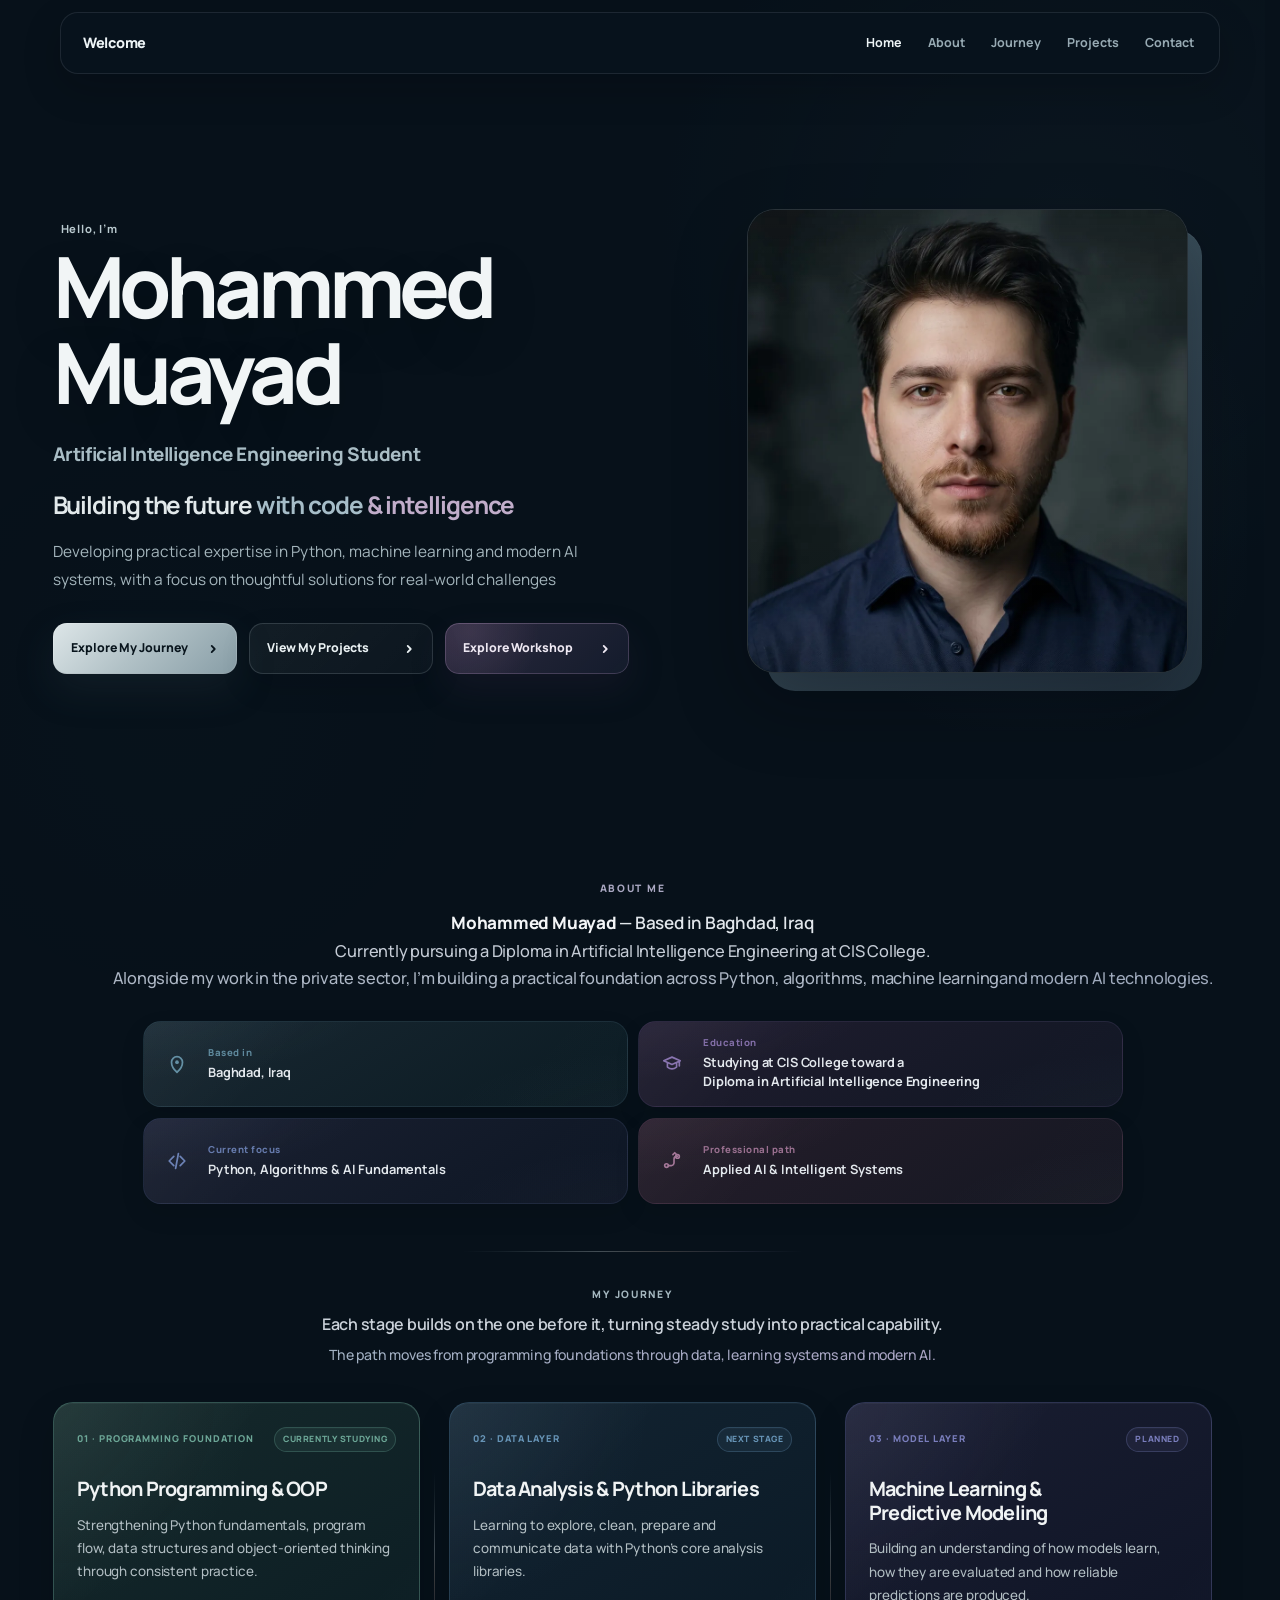
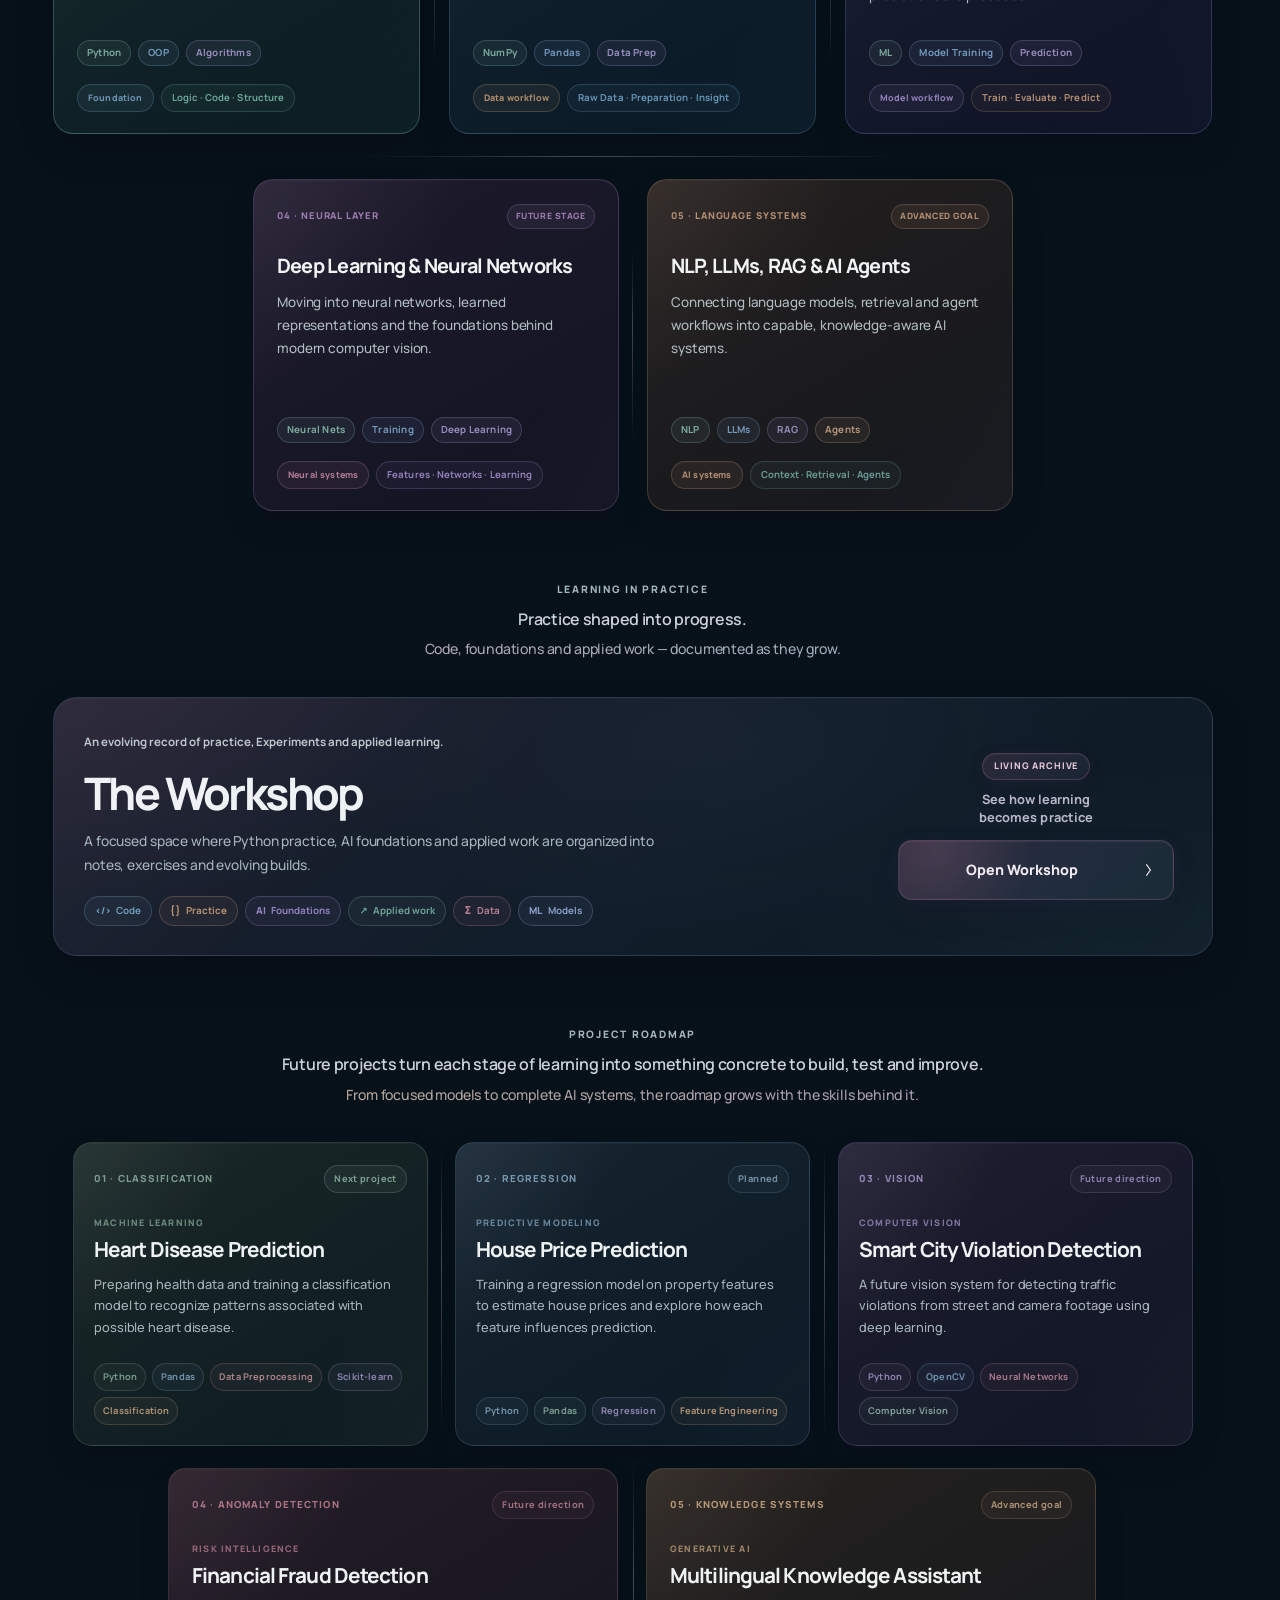
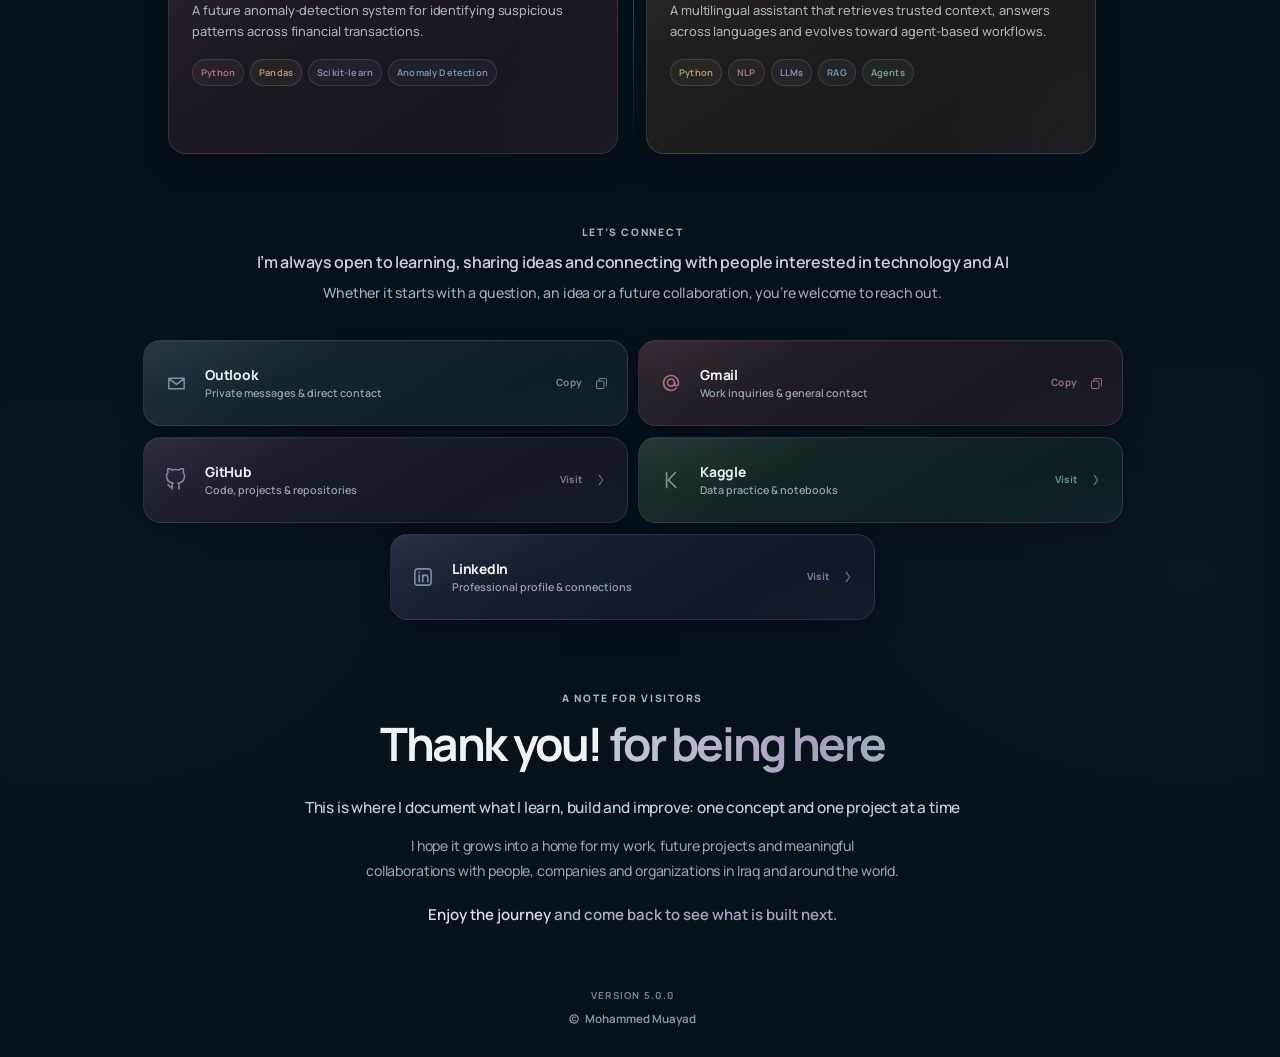
==== commit 2a7c667e: "Release Blue Continuum 5.0.0" ====
--- a/index.html
+++ b/index.html
@@ -31,12 +31,12 @@
   <link rel="manifest" href="site.webmanifest">
   <link rel="preload" href="assets/manrope-latin-variable.woff2" as="font" type="font/woff2" crossorigin>
   <title>Mohammed Muayad | AI Engineering &amp; Applied AI</title>
-  <link rel="stylesheet" href="styles.css?v=4.5.36">
-  <link rel="stylesheet" href="contact-linkedin.css?v=4.5.8">
-  <link rel="stylesheet" href="workshop-integrated.css?v=6.0.14">
-  <link rel="stylesheet" href="visual-system.css?v=1.5.12">
-  <script src="script.js?v=4.4.2" defer></script>
-  <script src="workshop-integrated.js?v=6.0.3" defer></script>
+  <link rel="stylesheet" href="styles.css?v=5.0.0">
+  <link rel="stylesheet" href="contact-linkedin.css?v=5.0.0">
+  <link rel="stylesheet" href="workshop-integrated.css?v=5.0.0">
+  <link rel="stylesheet" href="visual-system.css?v=5.0.0">
+  <script src="script.js?v=5.0.0" defer></script>
+  <script src="workshop-integrated.js?v=5.0.0" defer></script>
   <script type="application/ld+json">
   {
     "@context": "https://schema.org",
@@ -195,7 +195,7 @@
 
     <section class="closing-note section shell" id="closing" aria-labelledby="closing-title"><div class="closing-note-copy"><p class="eyebrow">A note for visitors</p><h2 id="closing-title"><span>Thank you!</span><span>for being here</span></h2><div class="closing-message"><p class="closing-message-primary"><span class="closing-copy-line">This is where I document what I learn,</span> <span class="closing-copy-line">build and improve: one concept and one project at a time</span></p><p class="closing-message-secondary"><span class="closing-copy-line">I hope it grows into a home for my work, future projects</span> <span class="closing-copy-line">and meaningful collaborations with people,</span> <span class="closing-copy-line">companies and organizations in Iraq and around the world.</span></p><p class="closing-signoff"><span>Enjoy the journey</span> <span>and come back to see what is built next.</span></p></div></div></section>
   </main>
-  <footer class="site-footer"><div class="shell footer-inner"><p class="footer-version">Version 4.5.36</p><p class="footer-copyright"><span aria-hidden="true">©</span> Mohammed Muayad</p></div></footer>
+  <footer class="site-footer"><div class="shell footer-inner"><p class="footer-version">Version 5.0.0</p><p class="footer-copyright"><span aria-hidden="true">©</span> Mohammed Muayad</p></div></footer>
   </div>
   <div class="copy-toast" data-copy-toast role="status" aria-live="polite" aria-atomic="true"></div>
 
--- a/styles.css
+++ b/styles.css
@@ -1,4 +1,4 @@
-/* Blue Continuum 4.5.36 — Consolidated portfolio stylesheet */
+/* Blue Continuum 5.0.0 — Consolidated portfolio stylesheet */
 @font-face {
   font-family: "Manrope";
   src: url("assets/manrope-latin-variable.woff2") format("woff2");
@@ -1671,7 +1671,13 @@
   .hero-copy { transform: none; text-align: center; }
   .hero .eyebrow { justify-content: center; margin-inline: auto; }
   .hero h1 { font-size: clamp(3.2rem, 15vw, 4.45rem); line-height: 0.96; }
-  .hero-role { margin-top: 20px; text-align: center; }
+  .hero-role {
+    margin-top: 20px;
+    font-size: clamp(.82rem, 3.55vw, .92rem);
+    line-height: 1.38;
+    letter-spacing: -.018em;
+    text-align: center;
+  }
   .hero-tagline { max-width: 100%; margin-top: 17px; font-size: clamp(1.42rem, 7vw, 1.9rem); line-height: 1.24; text-wrap: balance; }
   .hero-tagline, .hero-intro { text-align: center; }
   .hero-tagline span { display: inline; }
--- a/contact-linkedin.css
+++ b/contact-linkedin.css
@@ -1,4 +1,4 @@
-/* Contact icon masks & LinkedIn placement — Version 4.5.8 */
+/* Blue Continuum 5.0.0 — Contact icon masks & LinkedIn placement */
 
 .contact-card-linkedin {
   grid-column: 1 / -1;
--- a/workshop-integrated.css
+++ b/workshop-integrated.css
@@ -1,4 +1,4 @@
-/* Workshop 6.0.14 — consolidated production stylesheet.
+/* Blue Continuum 5.0.0 — consolidated Workshop production stylesheet.
    One component layer for Workshop structure, visual styling, Python practice,
    knowledge cards, dividers and responsive behavior. */
 
--- a/visual-system.css
+++ b/visual-system.css
@@ -1,4 +1,4 @@
-/* Blue Continuum — Shared Visual System 1.5.12
+/* Blue Continuum 5.0.0 — Shared Visual System
    Canonical cross-page divider language, homepage section identity and ambient-depth normalization. */
 
 :root {
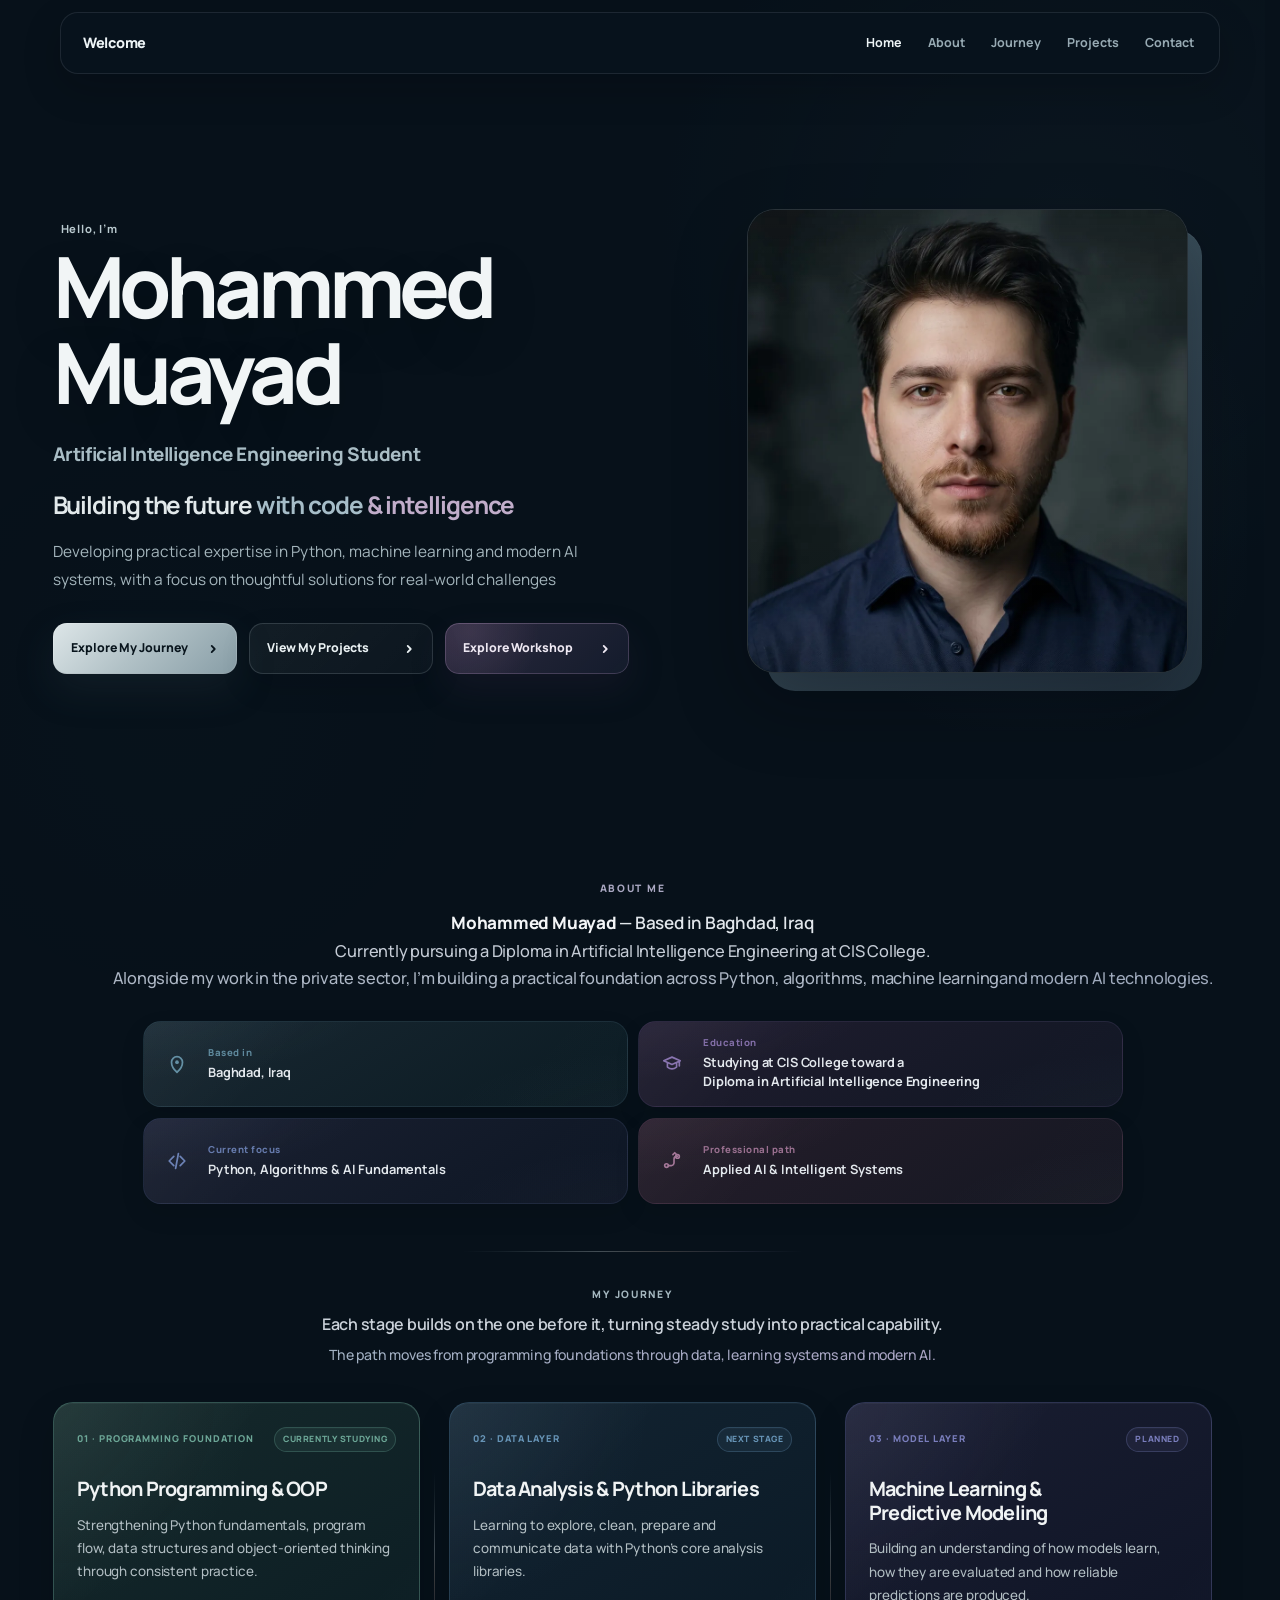
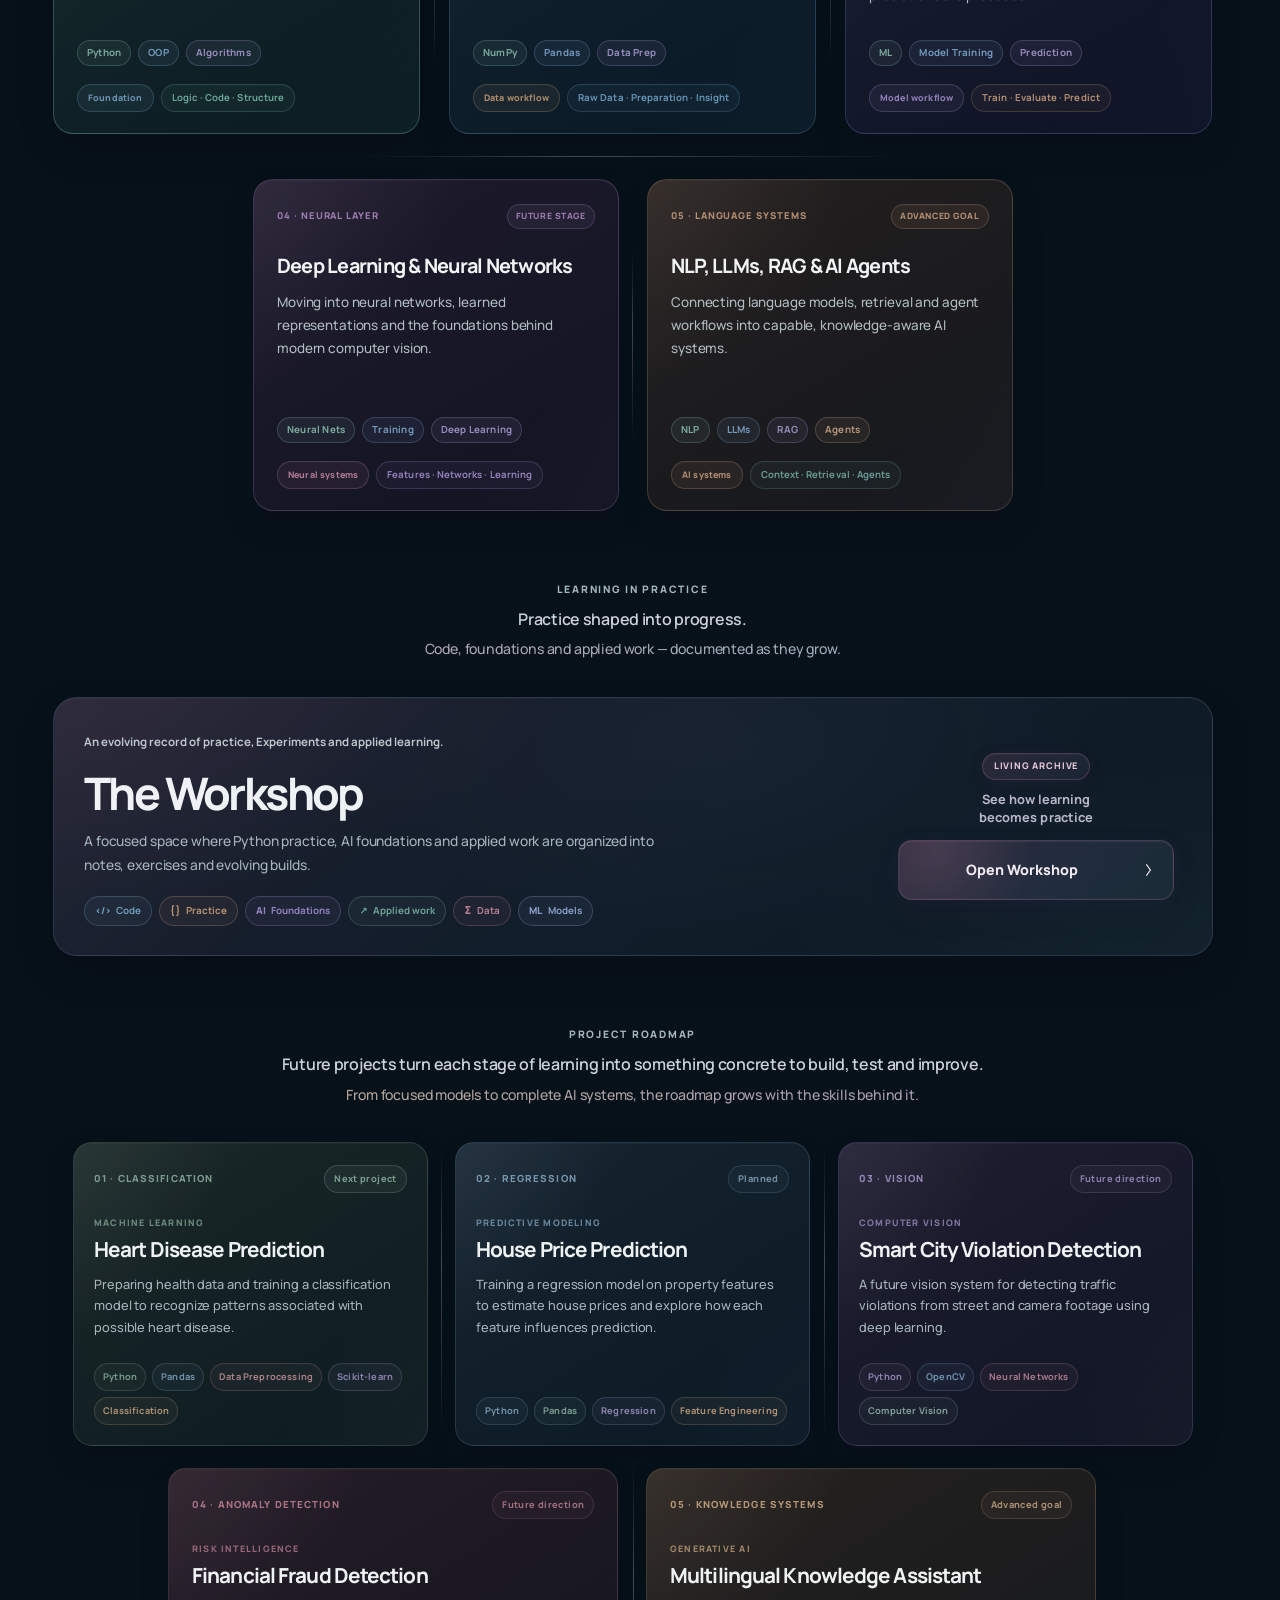
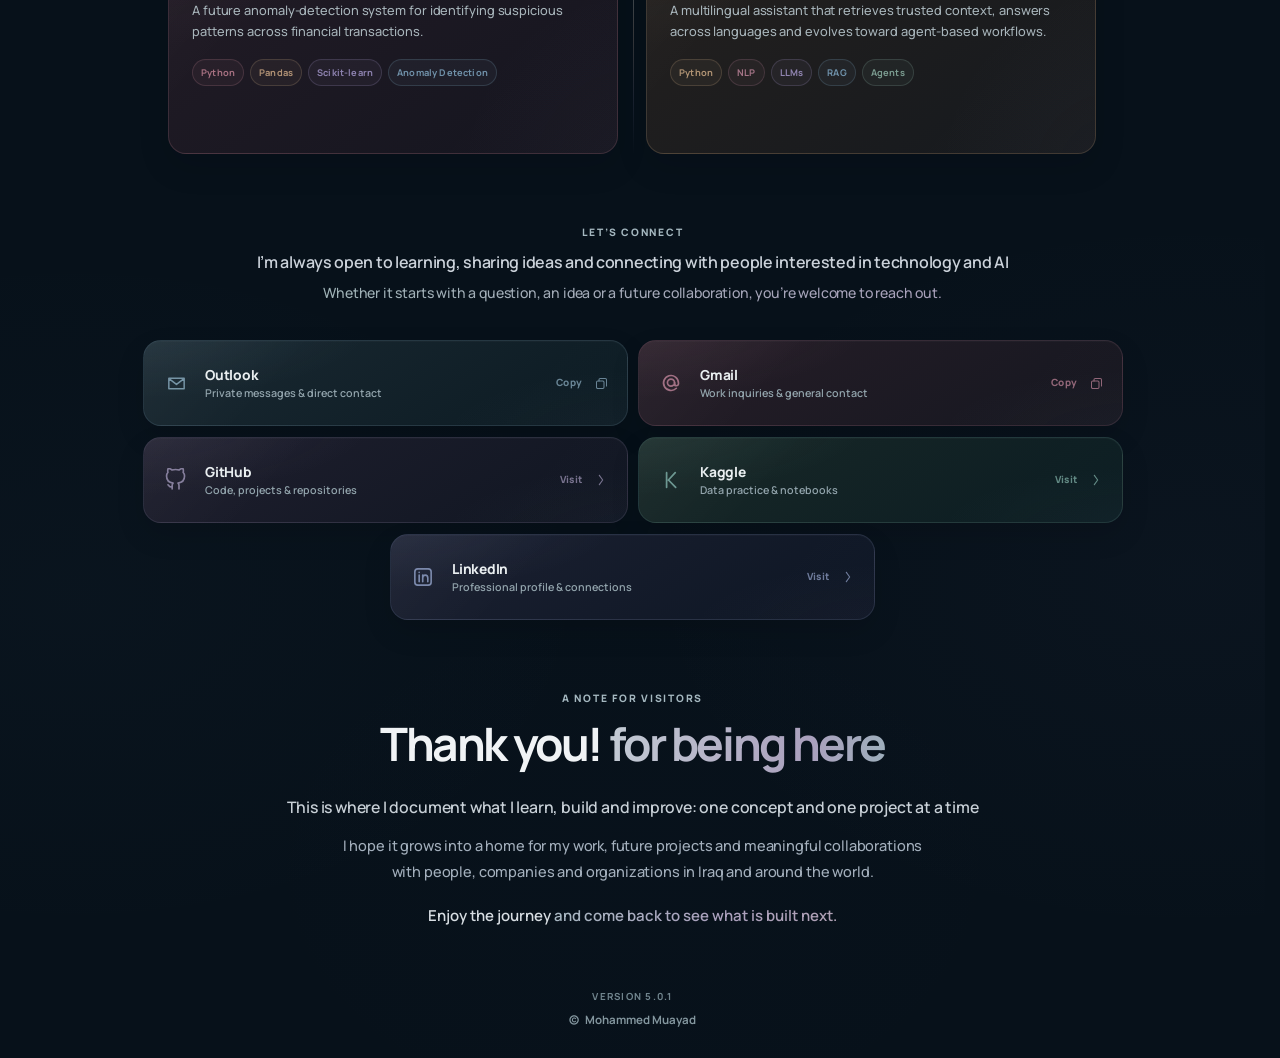
==== commit e0adcb0e: "Improve closing message readability" ====
--- a/index.html
+++ b/index.html
@@ -31,12 +31,12 @@
   <link rel="manifest" href="site.webmanifest">
   <link rel="preload" href="assets/manrope-latin-variable.woff2" as="font" type="font/woff2" crossorigin>
   <title>Mohammed Muayad | AI Engineering &amp; Applied AI</title>
-  <link rel="stylesheet" href="styles.css?v=5.0.0">
-  <link rel="stylesheet" href="contact-linkedin.css?v=5.0.0">
-  <link rel="stylesheet" href="workshop-integrated.css?v=5.0.0">
-  <link rel="stylesheet" href="visual-system.css?v=5.0.0">
-  <script src="script.js?v=5.0.0" defer></script>
-  <script src="workshop-integrated.js?v=5.0.0" defer></script>
+  <link rel="stylesheet" href="styles.css?v=5.0.1">
+  <link rel="stylesheet" href="contact-linkedin.css?v=5.0.1">
+  <link rel="stylesheet" href="workshop-integrated.css?v=5.0.1">
+  <link rel="stylesheet" href="visual-system.css?v=5.0.1">
+  <script src="script.js?v=5.0.1" defer></script>
+  <script src="workshop-integrated.js?v=5.0.1" defer></script>
   <script type="application/ld+json">
   {
     "@context": "https://schema.org",
@@ -195,7 +195,7 @@
 
     <section class="closing-note section shell" id="closing" aria-labelledby="closing-title"><div class="closing-note-copy"><p class="eyebrow">A note for visitors</p><h2 id="closing-title"><span>Thank you!</span><span>for being here</span></h2><div class="closing-message"><p class="closing-message-primary"><span class="closing-copy-line">This is where I document what I learn,</span> <span class="closing-copy-line">build and improve: one concept and one project at a time</span></p><p class="closing-message-secondary"><span class="closing-copy-line">I hope it grows into a home for my work, future projects</span> <span class="closing-copy-line">and meaningful collaborations with people,</span> <span class="closing-copy-line">companies and organizations in Iraq and around the world.</span></p><p class="closing-signoff"><span>Enjoy the journey</span> <span>and come back to see what is built next.</span></p></div></div></section>
   </main>
-  <footer class="site-footer"><div class="shell footer-inner"><p class="footer-version">Version 5.0.0</p><p class="footer-copyright"><span aria-hidden="true">©</span> Mohammed Muayad</p></div></footer>
+  <footer class="site-footer"><div class="shell footer-inner"><p class="footer-version">Version 5.0.1</p><p class="footer-copyright"><span aria-hidden="true">©</span> Mohammed Muayad</p></div></footer>
   </div>
   <div class="copy-toast" data-copy-toast role="status" aria-live="polite" aria-atomic="true"></div>
 
--- a/styles.css
+++ b/styles.css
@@ -1,4 +1,4 @@
-/* Blue Continuum 5.0.0 — Consolidated portfolio stylesheet */
+/* Blue Continuum 5.0.1 — Consolidated portfolio stylesheet */
 @font-face {
   font-family: "Manrope";
   src: url("assets/manrope-latin-variable.woff2") format("woff2");
--- a/contact-linkedin.css
+++ b/contact-linkedin.css
@@ -1,4 +1,4 @@
-/* Blue Continuum 5.0.0 — Contact icon masks & LinkedIn placement */
+/* Blue Continuum 5.0.1 — Contact icon masks & LinkedIn placement */
 
 .contact-card-linkedin {
   grid-column: 1 / -1;
--- a/workshop-integrated.css
+++ b/workshop-integrated.css
@@ -1,4 +1,4 @@
-/* Blue Continuum 5.0.0 — consolidated Workshop production stylesheet.
+/* Blue Continuum 5.0.1 — consolidated Workshop production stylesheet.
    One component layer for Workshop structure, visual styling, Python practice,
    knowledge cards, dividers and responsive behavior. */
 
--- a/visual-system.css
+++ b/visual-system.css
@@ -413,19 +413,19 @@
 
 .portfolio-panel .closing-message .closing-message-primary {
   max-width: 760px;
-  color: #c3ccd4;
-  font-size: clamp(.96rem, 1.12vw, 1.03rem);
-  font-weight: 540;
-  line-height: 1.76;
+  color: #c8d0d7;
+  font-size: clamp(.99rem, 1.15vw, 1.06rem);
+  font-weight: 560;
+  line-height: 1.74;
   letter-spacing: -.012em;
 }
 
 .portfolio-panel .closing-message .closing-message-secondary {
   max-width: 800px;
-  color: #98a5b4;
-  font-size: clamp(.88rem, 1.02vw, .95rem);
-  font-weight: 470;
-  line-height: 1.80;
+  color: #a3afbc;
+  font-size: clamp(.91rem, 1.05vw, .98rem);
+  font-weight: 500;
+  line-height: 1.76;
   letter-spacing: -.010em;
 }
 
@@ -508,16 +508,16 @@
   .portfolio-panel .closing-message .closing-message-primary {
     width: calc(100% + 16px);
     max-width: calc(100vw - 20px);
-    font-size: clamp(.74rem, 3.15vw, .86rem);
-    line-height: 1.60;
+    font-size: clamp(.77rem, 3.22vw, .88rem);
+    line-height: 1.58;
     letter-spacing: -.024em;
   }
 
   .portfolio-panel .closing-message .closing-message-secondary {
     width: calc(100% + 16px);
     max-width: calc(100vw - 20px);
-    font-size: clamp(.73rem, 3.08vw, .84rem);
-    line-height: 1.64;
+    font-size: clamp(.76rem, 3.17vw, .86rem);
+    line-height: 1.62;
     letter-spacing: -.022em;
   }
 
